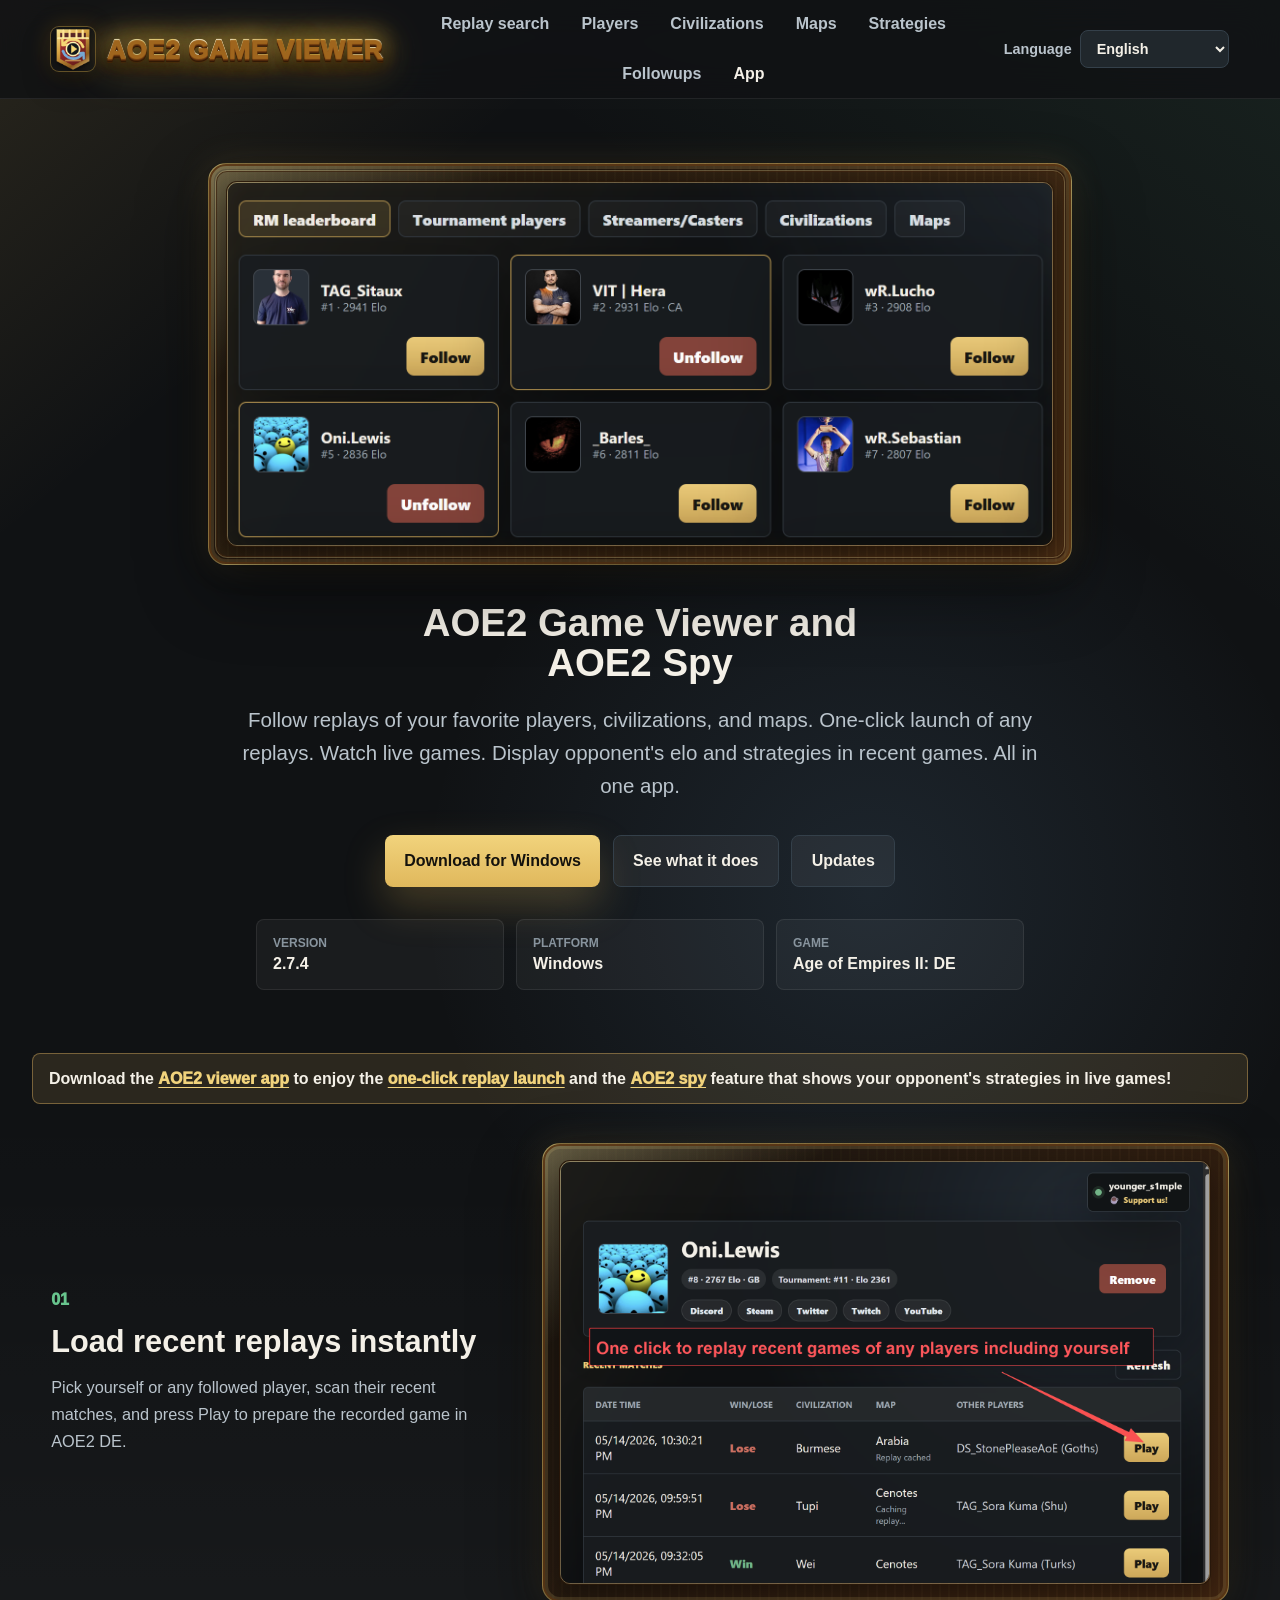
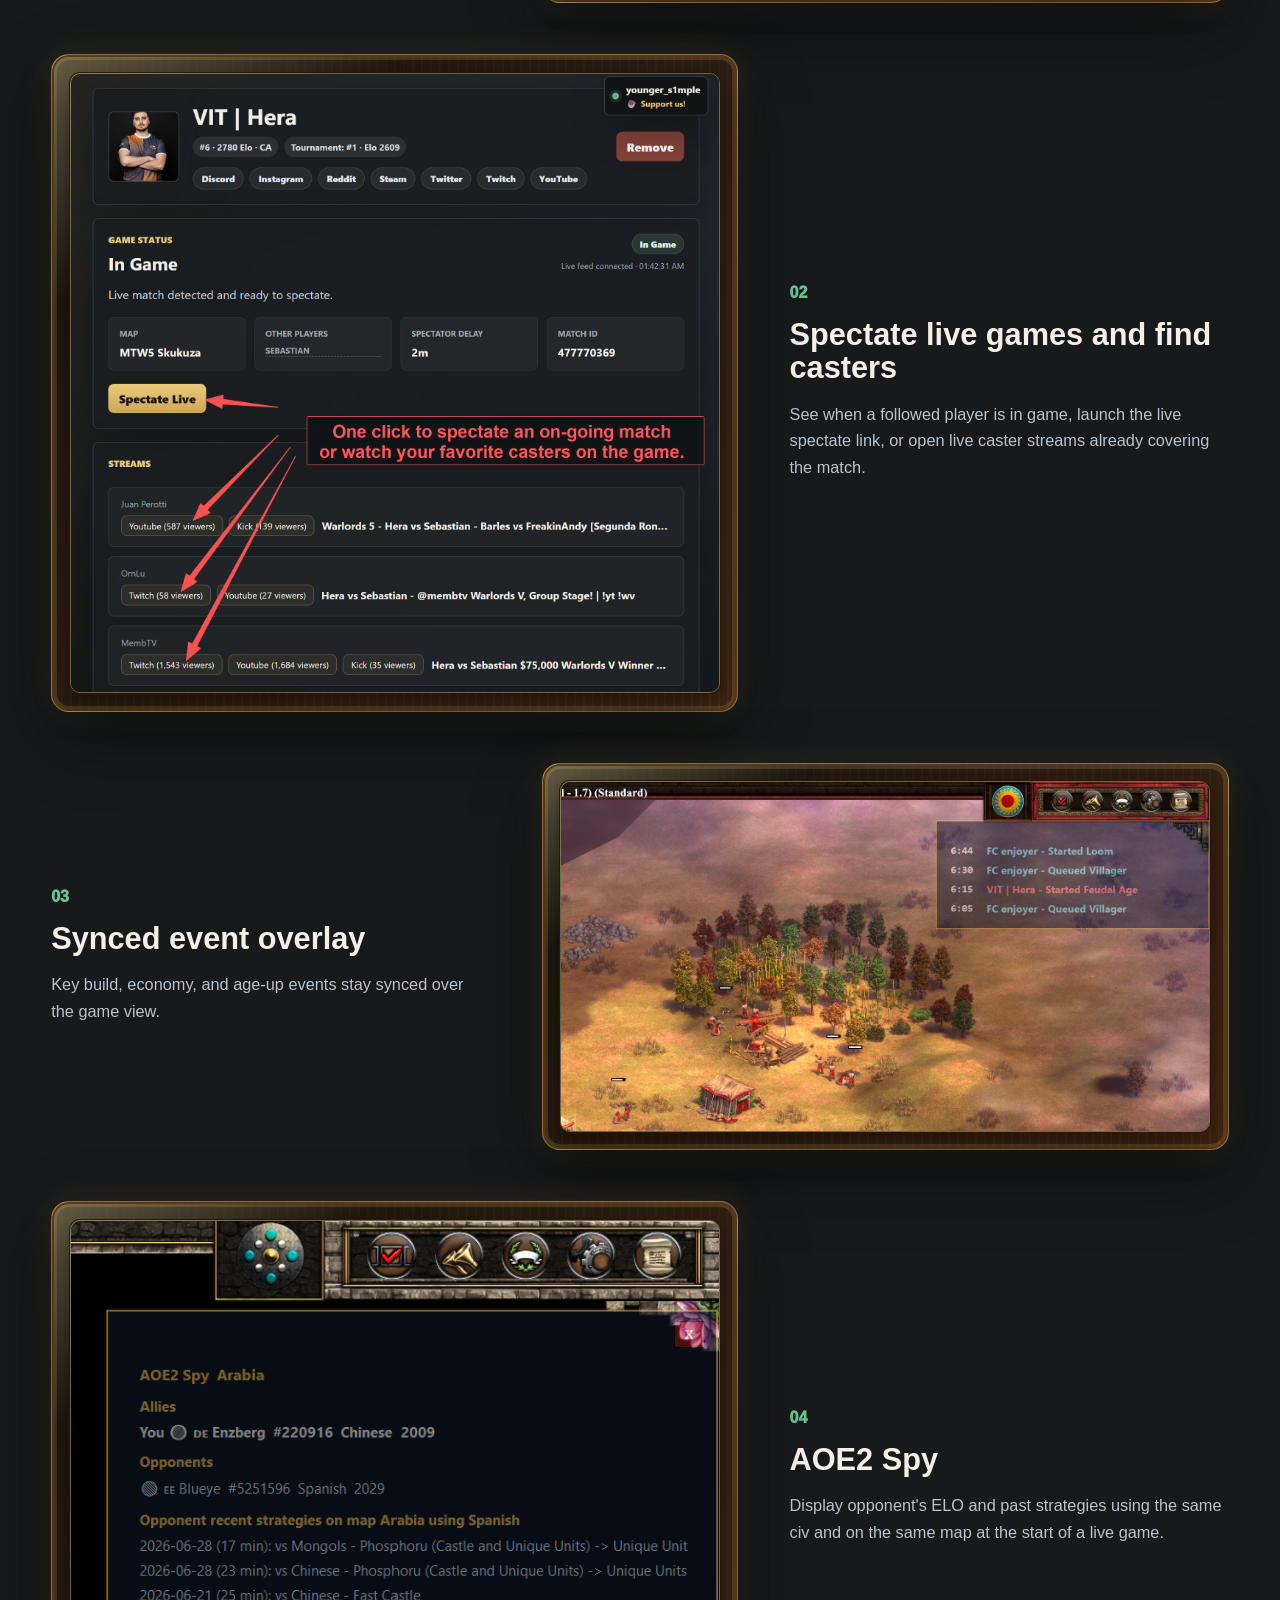
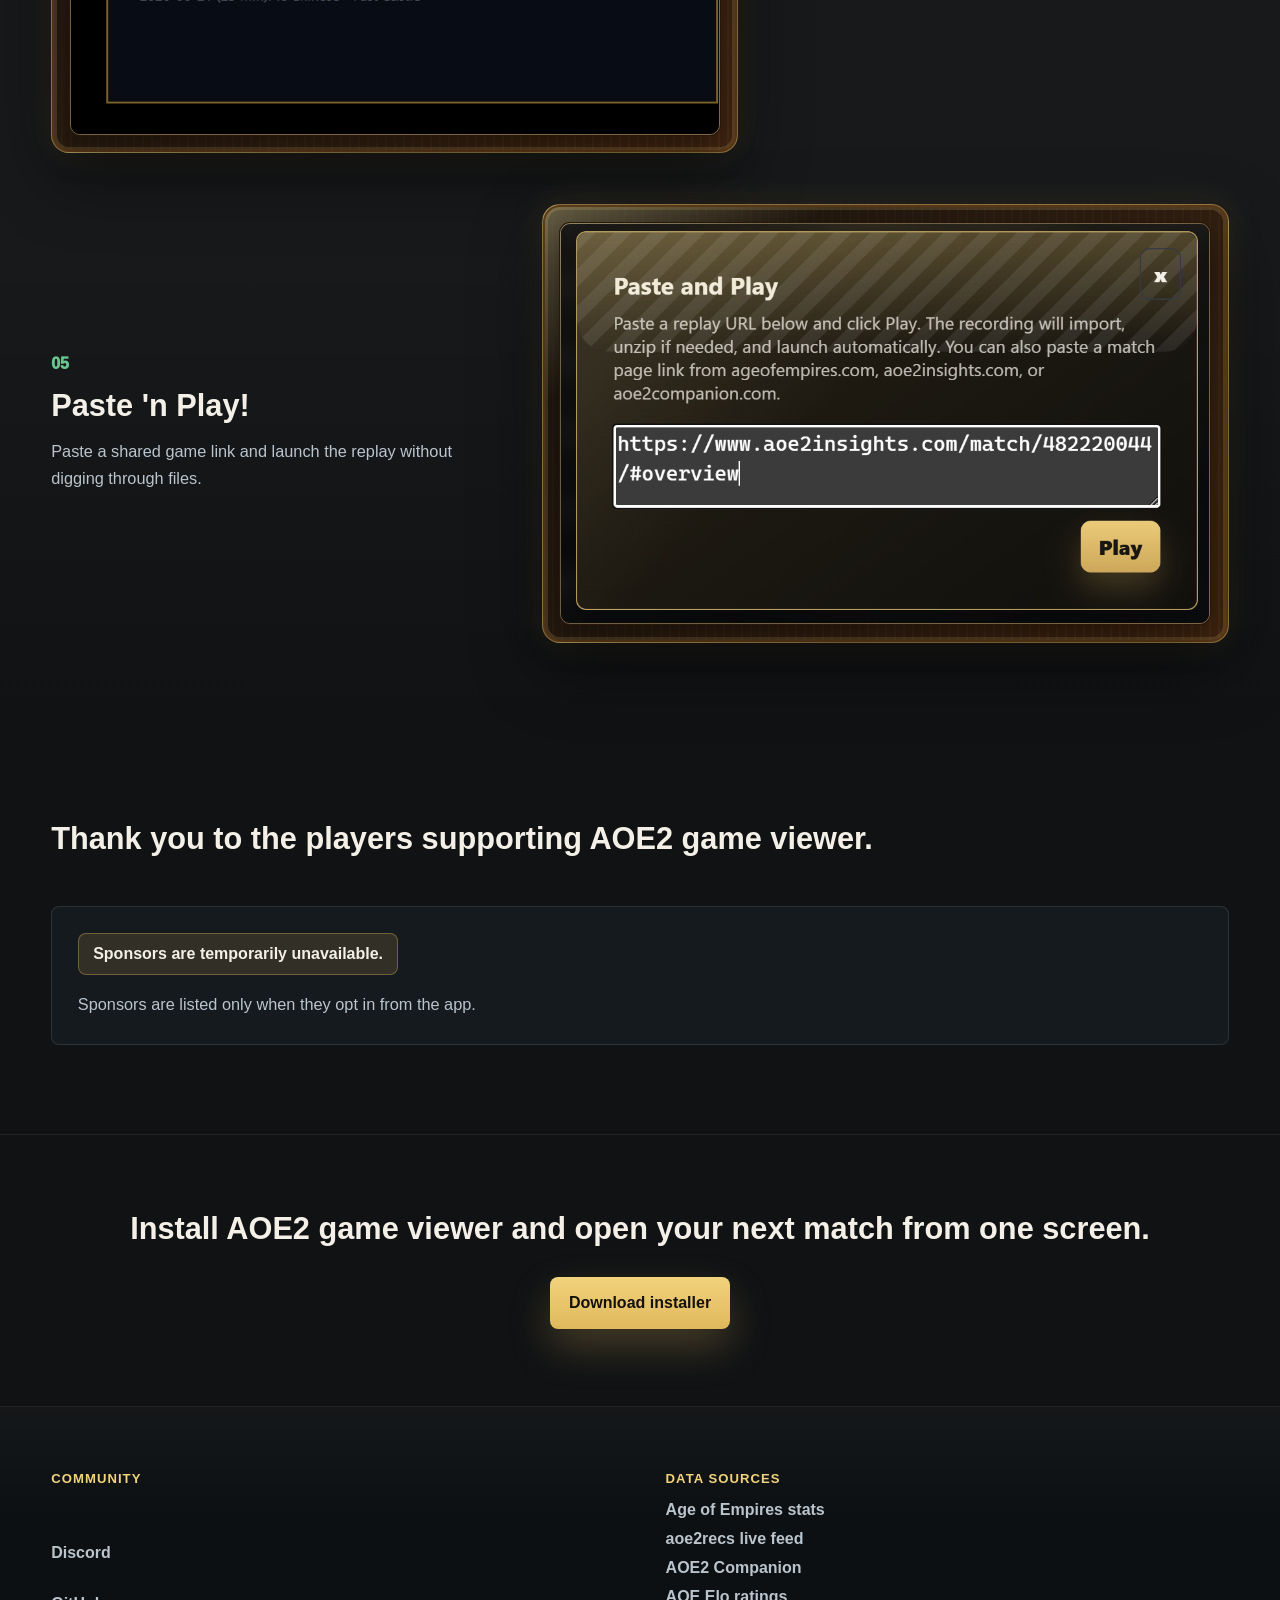
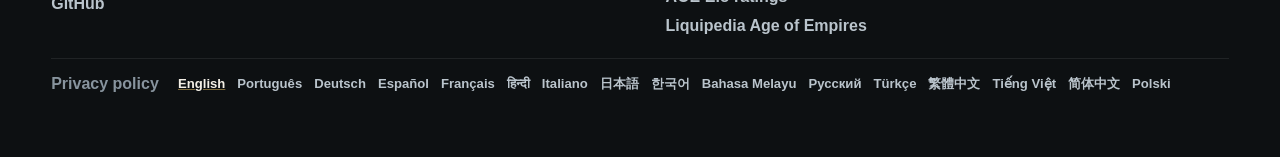
==== app/index.html @ 115ee7be "Deploy website 2026-08-19 17:08:07 UTC" ====
<!doctype html>
<html lang="en">
  <head>
    <!-- Google tag (gtag.js) -->
    <script async src="https://www.googletagmanager.com/gtag/js?id=G-YJL5Q8MERR"></script>
    <script>
      window.dataLayer = window.dataLayer || [];
      function gtag(){dataLayer.push(arguments);}
      gtag('js', new Date());

      gtag('config', 'G-YJL5Q8MERR');
    </script>
    <meta charset="utf-8" />
    <meta name="viewport" content="width=device-width, initial-scale=1" />
    <meta name="theme-color" content="#101214" />
    <meta
      name="description"
      content="Follow replays of your favorite players, civilizations, and maps. One-click launch of any replays. Watch live games. Display opponent's elo and strategies in recent games. All in one app."
    />
    <link rel="canonical" href="https://aoe2viewer.com/app/" />
    <link rel="alternate" hreflang="en" href="https://aoe2viewer.com/app/" />
    <link rel="alternate" hreflang="pt" href="https://aoe2viewer.com/app/?lang=pt" />
    <link rel="alternate" hreflang="de" href="https://aoe2viewer.com/app/?lang=de" />
    <link rel="alternate" hreflang="es" href="https://aoe2viewer.com/app/?lang=es" />
    <link rel="alternate" hreflang="fr" href="https://aoe2viewer.com/app/?lang=fr" />
    <link rel="alternate" hreflang="hi" href="https://aoe2viewer.com/app/?lang=hi" />
    <link rel="alternate" hreflang="it" href="https://aoe2viewer.com/app/?lang=it" />
    <link rel="alternate" hreflang="ja" href="https://aoe2viewer.com/app/?lang=ja" />
    <link rel="alternate" hreflang="ko" href="https://aoe2viewer.com/app/?lang=ko" />
    <link rel="alternate" hreflang="ms" href="https://aoe2viewer.com/app/?lang=ms" />
    <link rel="alternate" hreflang="ru" href="https://aoe2viewer.com/app/?lang=ru" />
    <link rel="alternate" hreflang="tr" href="https://aoe2viewer.com/app/?lang=tr" />
    <link rel="alternate" hreflang="zh-Hant" href="https://aoe2viewer.com/app/?lang=zh-Hant" />
    <link rel="alternate" hreflang="vi" href="https://aoe2viewer.com/app/?lang=vi" />
    <link rel="alternate" hreflang="zh-Hans" href="https://aoe2viewer.com/app/?lang=zh-Hans" />
    <link rel="alternate" hreflang="pl" href="https://aoe2viewer.com/app/?lang=pl" />
    <link rel="alternate" hreflang="x-default" href="https://aoe2viewer.com/app/" />
    <meta property="og:title" content="AOE2 game viewer" />
    <meta
      property="og:description"
      content="Follow replays of your favorite players, civilizations, and maps. One-click launch of any replays. Watch live games. Display opponent's elo and strategies in recent games. All in one app."
    />
    <meta property="og:type" content="website" />
    <meta property="og:url" content="https://aoe2viewer.com" />
    <meta property="og:image" content="https://aoe2viewer.com/images/aoe2_game_viewer_screenshot_2.png" />
    <title>AOE2 game viewer</title>
    <link rel="icon" href="/icons/app-icon.ico" sizes="any" />
    <link rel="icon" href="/icons/app-icon.svg" type="image/svg+xml" />
    <link rel="apple-touch-icon" href="/icons/app-icon-256.png" />
    <link rel="preload" href="/styles.css" as="style" />
    <link rel="stylesheet" href="/styles.css" />
    <script defer src="/app.js"></script>
  </head>
  <body>
    <a class="skip-link" href="#main" data-i18n="skipLink">Skip to content</a>

    <header class="site-header" aria-label="AOE2 game viewer">
      <a class="brand" href="/app/" aria-label="AOE2 game viewer">
        <img class="brand-mark" src="/icons/app-icon-64.png" alt="" aria-hidden="true" />
        <span data-i18n="brand">AOE2 game viewer</span>
      </a>
      <nav class="nav-links" aria-label="Primary navigation">
        <a href="/" data-i18n="nav.replaySearch">Replay search</a>
        <a href="/players/" data-i18n="nav.players">Players</a>
        <a href="/civilizations/" data-i18n="nav.civilizations">Civilizations</a>
        <a href="/maps/" data-i18n="nav.maps">Maps</a>
        <a href="/strategies/" data-i18n="nav.strategies">Strategies</a>
        <a href="/followups/" data-i18n="nav.followups">Followups</a>
        <a href="/app/" data-i18n="nav.app" aria-current="page">App</a>
      </nav>
      <label class="language-control">
        <span data-i18n="language.label">Language</span>
        <select id="languageSelect" aria-label="Language"></select>
      </label>
    </header>

    <main id="main">
      <section class="hero" id="top">
        <div class="hero-media" aria-label="AOE2 game viewer screenshot">
          <img
            id="heroScreenshot"
            src="/images/aoe2_game_viewer_screenshot_0.png"
            alt="AOE2 game viewer live spectating screen"
            data-i18n-attr="alt:hero.imageAlt"
          />
        </div>
        <div class="hero-copy">
          <h1 data-i18n="hero.title">AOE2 Game Viewer and AOE2 Spy</h1>
          <p class="hero-lede" data-i18n="hero.lede">
            Follow replays of your favorite players, civilizations, and maps. One-click launch of any replays. Watch live games. Display opponent's elo and strategies in recent games. All in one app.
          </p>
          <div class="hero-actions" id="download">
            <a
              class="button primary"
              href="https://downloads.aoe2viewer.com/releases/AOE2-game-viewer-x64-Setup.exe"
              data-i18n="hero.download"
            >
              Download for Windows
            </a>
            <a class="button secondary" href="#features" data-i18n="hero.seeFeatures">See what it does</a>
            <a class="button secondary" href="/updates/" data-i18n="hero.updates">Updates</a>
          </div>
          <dl class="release-facts" aria-label="Release details">
            <div>
              <dt data-i18n="facts.versionLabel">Version</dt>
              <dd>2.7.4</dd>
            </div>
            <div>
              <dt data-i18n="facts.platformLabel">Platform</dt>
              <dd data-i18n="facts.platformValue">Windows</dd>
            </div>
            <div>
              <dt data-i18n="facts.gameLabel">Game</dt>
              <dd data-i18n="facts.gameValue">Age of Empires II: DE</dd>
            </div>
          </dl>
        </div>
      </section>

      <aside class="database-notice" data-i18n-html="site.databaseNoticeHtml">Download the <a href="https://aoe2viewer.com/app/">AOE2 viewer app</a> to enjoy the <a href="https://aoe2viewer.com/app/#load-recent-replays-instantly">one-click replay launch</a> and the <a href="https://aoe2viewer.com/app/#aoe2-spy">AOE2 spy</a> feature that shows your opponent's strategies in live games!</aside>

      <section class="feature-band" id="features">        

        <div class="feature-row" id="load-recent-replays-instantly">
          <div class="feature-copy">
            <span class="feature-number">01</span>
            <h3 data-i18n="features.replay.title">Load recent replays instantly</h3>
            <p data-i18n="features.replay.body">
              Replay any player's recent games, including your own, with one click from a clear match history list. No searching, downloading, unzipping, copying, or guessing which recorded-game file to open.
            </p>
          </div>
            <figure class="screenshot-frame">
            <img
              id="replayScreenshot"
              src="/images/localized/en/aoe2_game_viewer_screenshot_1.png"
              alt="Recent matches replay list with one-click play buttons"
              data-i18n-attr="alt:features.replay.alt"
            />
          </figure>
        </div>

        <div class="feature-row reverse">
          <div class="feature-copy">
            <span class="feature-number">02</span>
            <h3 data-i18n="features.live.title">Spectate live games and find casters</h3>
            <p data-i18n="features.live.body">
              See when a followed player is in game, launch the live spectate link, or open live caster streams already covering the match.
            </p>
          </div>
          <figure class="screenshot-frame">
            <img
              id="liveScreenshot"
              src="/images/localized/en/aoe2_game_viewer_screenshot_2.png"
              alt="Live match status and caster streams"
              data-i18n-attr="alt:features.live.alt"
            />
          </figure>
        </div>

        <div class="feature-row">
          <div class="feature-copy">
            <span class="feature-number">03</span>
            <h3 data-i18n="features.overlay.title">Synced event overlay</h3>
            <p data-i18n="features.overlay.body">
              See key build, economy, and age-up events synced over the game view.
            </p>
          </div>
          <figure class="screenshot-frame">
            <img
              id="overlayScreenshot"
              src="/images/aoe2_game_viewer_screenshot_3.png"
              alt="Synced event overlay on an AOE2 match"
              data-i18n-attr="alt:features.overlay.alt"
            />
          </figure>
        </div>

        <div class="feature-row reverse" id="aoe2-spy">
          <div class="feature-copy">
            <span class="feature-number">04</span>
            <h3 data-i18n="features.spy.title">AOE2 Spy</h3>
            <p data-i18n="features.spy.body">
              Display opponent's ELO and past strategies using the same civ and on the same map at the start of a live game.
            </p>
          </div>
          <figure class="screenshot-frame">
            <img
              id="spyScreenshot"
              src="/images/aoe2_game_viewer_screenshot_5.png"
              alt="AOE2 Spy overlay showing opponent ELO and recent strategies"
              data-i18n-attr="alt:features.spy.alt"
            />
          </figure>
        </div>

        <div class="feature-row">
          <div class="feature-copy">
            <span class="feature-number">05</span>
            <h3 data-i18n="features.pastePlay.title">Paste 'n Play!</h3>
            <p data-i18n="features.pastePlay.body">
              Paste a shared game link and launch the replay without digging through files.
            </p>
          </div>
          <figure class="screenshot-frame">
            <img
              id="pastePlayScreenshot"
              src="/images/aoe2_game_viewer_screenshot_4.png"
              alt="Paste 'n Play shared game launcher"
              data-i18n-attr="alt:features.pastePlay.alt"
            />
          </figure>
        </div>

      </section>

      <section class="sponsor-band" id="sponsors">
        <div class="section-heading">
          <h2 data-i18n="sponsors.title">AOE2 game viewer is free with no feature limit, but your support will help me stay motivated to keep working on it. Thank you to the following supporters!</h2>
        </div>
        <div class="sponsor-panel">
          <ul class="sponsor-list" id="sponsorList" aria-live="polite">
            <li data-i18n="sponsors.loading">Loading sponsors...</li>
          </ul>
          <p class="sponsor-note" data-i18n="sponsors.note">
            Sponsors are listed only when they opt in from the app.
          </p>
        </div>
      </section>

      <section class="download-band">
        <div>
          <h2 data-i18n="final.title">Download now!</h2>
        </div>
        <a
          class="button primary"
          href="https://downloads.aoe2viewer.com/releases/AOE2-game-viewer-x64-Setup.exe"
          data-i18n="final.download"
        >
          Download installer
        </a>
      </section>
    </main>

    <footer class="site-footer">
      <div class="footer-grid">
        <section class="footer-block" aria-labelledby="footerCommunityTitle">
          <p class="footer-title" id="footerCommunityTitle" data-i18n="footer.community">Community</p>
          <div class="footer-links">
            <a href="https://discord.gg/YjW9tz4tty" target="_blank" rel="noreferrer" data-i18n="footer.discord">Discord</a>
            <a href="https://github.com/dallascao/aoe2-game-viewer" target="_blank" rel="noreferrer" data-i18n="footer.github">GitHub</a>
          </div>
        </section>

        <section class="footer-block" aria-labelledby="footerSourcesTitle">
          <p class="footer-title" id="footerSourcesTitle" data-i18n="footer.sources">Data sources</p>
          <div class="footer-links">
            <a href="https://www.ageofempires.com/stats/ageii/" target="_blank" rel="noreferrer" data-i18n="footer.ageStats">Age of Empires stats</a>
            <a href="https://aoe2recs.com/" target="_blank" rel="noreferrer" data-i18n="footer.aoe2recs">aoe2recs live feed</a>
            <a href="https://www.aoe2companion.com/" target="_blank" rel="noreferrer" data-i18n="footer.aoe2Companion">AOE2 Companion</a>
            <a href="https://aoe-elo.com/" target="_blank" rel="noreferrer" data-i18n="footer.aoeElo">AOE Elo ratings</a>
            <a href="https://liquipedia.net/ageofempires/Main_Page" target="_blank" rel="noreferrer" data-i18n="footer.liquipedia">Liquipedia Age of Empires</a>
          </div>
        </section>
      </div>
      <div class="footer-meta">
        <a class="footer-legal-link" href="/privacy.html" data-i18n="footer.privacy">Privacy policy</a>
        <nav class="footer-language-links" aria-label="Language" data-language-crawl-links>
          <a href="/app/" hreflang="en" lang="en">English</a>
          <a href="/app/?lang=pt" hreflang="pt" lang="pt">Português</a>
          <a href="/app/?lang=de" hreflang="de" lang="de">Deutsch</a>
          <a href="/app/?lang=es" hreflang="es" lang="es">Español</a>
          <a href="/app/?lang=fr" hreflang="fr" lang="fr">Français</a>
          <a href="/app/?lang=hi" hreflang="hi" lang="hi">हिन्दी</a>
          <a href="/app/?lang=it" hreflang="it" lang="it">Italiano</a>
          <a href="/app/?lang=ja" hreflang="ja" lang="ja">日本語</a>
          <a href="/app/?lang=ko" hreflang="ko" lang="ko">한국어</a>
          <a href="/app/?lang=ms" hreflang="ms" lang="ms">Bahasa Melayu</a>
          <a href="/app/?lang=ru" hreflang="ru" lang="ru">Русский</a>
          <a href="/app/?lang=tr" hreflang="tr" lang="tr">Türkçe</a>
          <a href="/app/?lang=zh-Hant" hreflang="zh-Hant" lang="zh-Hant">繁體中文</a>
          <a href="/app/?lang=vi" hreflang="vi" lang="vi">Tiếng Việt</a>
          <a href="/app/?lang=zh-Hans" hreflang="zh-Hans" lang="zh-Hans">简体中文</a>
          <a href="/app/?lang=pl" hreflang="pl" lang="pl">Polski</a>
        </nav>
      </div>
    </footer>
  </body>
</html>
---- styles.css ----
:root {
  color-scheme: dark;
  --bg: #101214;
  --ink: #f4f0e7;
  --muted: #bac4cc;
  --soft: #88949e;
  --panel: #181d21;
  --panel-2: #20272c;
  --line: #34404a;
  --gold: #e0b85c;
  --gold-2: #f1d37c;
  --bronze: #8f5a24;
  --stone: #2a2520;
  --green: #68c58e;
  --red: #e0655f;
  --blue: #75a8d8;
  --shadow: 0 28px 80px rgba(0, 0, 0, 0.38);
  --radius: 8px;
  font-family: "Aptos Display", "Segoe UI", "Noto Sans", "Noto Sans SC", "Microsoft YaHei", sans-serif;
}

/* Five-minute origin traffic dashboard */
.dashboard-body {
  min-height: 100vh;
  background: var(--bg);
}

.dashboard-header {
  position: sticky;
  top: 0;
  z-index: 5;
  display: flex;
  align-items: center;
  justify-content: space-between;
  gap: 1rem;
  padding: 0.8rem clamp(1rem, 4vw, 3rem);
  background: rgba(16, 18, 20, 0.94);
  border-bottom: 1px solid var(--line);
  backdrop-filter: blur(16px);
}

.dashboard-live {
  display: inline-flex;
  align-items: center;
  gap: 0.5rem;
  color: var(--muted);
  font-size: 0.84rem;
  font-weight: 800;
  white-space: nowrap;
}

.dashboard-live-dot {
  width: 0.55rem;
  height: 0.55rem;
  background: var(--green);
  border-radius: 50%;
  box-shadow: 0 0 0 0.2rem rgba(104, 197, 142, 0.14);
}

.dashboard-main {
  display: grid;
  gap: 1rem;
  width: min(100% - 2rem, 96rem);
  margin: 0 auto;
  padding: 2rem 0 3rem;
}

.dashboard-heading {
  display: flex;
  align-items: end;
  justify-content: space-between;
  gap: 2rem;
}

.dashboard-heading h1 {
  margin: 0.2rem 0 0;
  font-size: 2rem;
  line-height: 1.1;
}

.dashboard-summary {
  display: grid;
  grid-template-columns: repeat(4, minmax(0, 1fr));
  gap: 1px;
  min-width: min(100%, 32rem);
  margin: 0;
  overflow: hidden;
  background: var(--line);
  border: 1px solid var(--line);
  border-radius: var(--radius);
}

.dashboard-summary div {
  min-width: 0;
  padding: 0.72rem 0.85rem;
  background: var(--panel);
}

.dashboard-summary dt {
  color: var(--soft);
  font-size: 0.7rem;
  font-weight: 900;
  text-transform: uppercase;
}

.dashboard-summary dd {
  margin: 0.2rem 0 0;
  color: var(--ink);
  font-size: 1.15rem;
  font-weight: 900;
}

.dashboard-state-row {
  display: flex;
  align-items: center;
  justify-content: space-between;
  gap: 1rem;
  min-height: 1.5rem;
  color: var(--muted);
  font-size: 0.82rem;
}

.dashboard-state-row p {
  margin: 0;
}

.dashboard-state-row time {
  color: var(--soft);
  white-space: nowrap;
}

.dashboard-warning {
  margin: 0;
  padding: 0.75rem 0.9rem;
  color: var(--ink);
  background: rgba(224, 184, 92, 0.12);
  border: 1px solid rgba(224, 184, 92, 0.42);
  border-radius: var(--radius);
  font-size: 0.85rem;
}

.dashboard-summary-table-wrap {
  display: grid;
  gap: 0.65rem;
}

.dashboard-section-heading {
  display: flex;
  align-items: baseline;
  justify-content: space-between;
  gap: 1rem;
}

.dashboard-section-heading h2 {
  margin: 0;
  color: var(--ink);
  font-size: 1.05rem;
}

.dashboard-section-heading span {
  color: var(--soft);
  font-size: 0.78rem;
}

.dashboard-summary-table {
  width: 100%;
  border-collapse: collapse;
}

.dashboard-summary-table th,
.dashboard-summary-table td {
  padding: 0.7rem 0.8rem;
  border-top: 1px solid var(--line);
  text-align: left;
  font-size: 0.82rem;
}

.dashboard-summary-table thead th {
  border-top: 0;
  color: var(--soft);
  background: var(--panel-2);
  font-size: 0.7rem;
  font-weight: 900;
  text-transform: uppercase;
}

.dashboard-summary-table tbody th {
  color: var(--ink);
  font-weight: 800;
}

.dashboard-summary-success,
.dashboard-summary-rate {
  color: var(--green);
  font-weight: 800;
}

.dashboard-summary-failed {
  color: var(--red);
  font-weight: 800;
}

.dashboard-table-wrap {
  width: 100%;
  overflow-x: auto;
  background: var(--panel);
  border: 1px solid var(--line);
  border-radius: var(--radius);
}

.dashboard-table {
  width: 100%;
  min-width: 88rem;
  border-collapse: collapse;
  table-layout: fixed;
}

.dashboard-table th,
.dashboard-table td {
  padding: 0.8rem;
  border-top: 1px solid var(--line);
  text-align: left;
  vertical-align: top;
}

.dashboard-table th {
  border-top: 0;
  color: var(--soft);
  background: var(--panel-2);
  font-size: 0.7rem;
  font-weight: 900;
  text-transform: uppercase;
}

.dashboard-table th:nth-child(1) { width: 10rem; }
.dashboard-table th:nth-child(2) { width: 9rem; }
.dashboard-table th:nth-child(3) { width: 11rem; }
.dashboard-table th:nth-child(4) { width: 14rem; }
.dashboard-table th:nth-child(5) { width: 22rem; }
.dashboard-table th:nth-child(6) { width: 16rem; }
.dashboard-table th:nth-child(7) { width: 6rem; }

.dashboard-table tbody tr:hover {
  background: rgba(255, 255, 255, 0.025);
}

.dashboard-datetime,
.dashboard-referral,
.dashboard-ip,
.dashboard-path,
.dashboard-headers dd {
  overflow-wrap: anywhere;
  word-break: break-word;
}

.dashboard-datetime,
.dashboard-ip {
  font-size: 0.82rem;
}

.dashboard-ip,
.dashboard-method,
.dashboard-path {
  color: var(--ink);
  font-family: "Cascadia Mono", "SFMono-Regular", Consolas, monospace;
}

.dashboard-referral {
  color: var(--muted);
  font-size: 0.82rem;
}

.dashboard-type {
  display: inline-block;
  padding: 0.28rem 0.45rem;
  border: 1px solid transparent;
  border-radius: 5px;
  font-size: 0.76rem;
  font-weight: 900;
}

.dashboard-type-human {
  color: var(--green);
  background: rgba(104, 197, 142, 0.1);
  border-color: rgba(104, 197, 142, 0.3);
}

.dashboard-type-bot {
  color: var(--gold-2);
  background: rgba(224, 184, 92, 0.1);
  border-color: rgba(224, 184, 92, 0.3);
}

.dashboard-score,
.dashboard-source {
  display: block;
  margin-top: 0.35rem;
  color: var(--soft);
  font-size: 0.7rem;
}

.dashboard-headers {
  display: grid;
  gap: 0.4rem;
  margin: 0;
}

.dashboard-headers div {
  display: grid;
  grid-template-columns: 5.2rem minmax(0, 1fr);
  gap: 0.5rem;
}

.dashboard-headers dt {
  color: var(--soft);
  font-size: 0.7rem;
  font-weight: 800;
}

.dashboard-headers dd {
  margin: 0;
  color: var(--muted);
  font-size: 0.72rem;
}

.dashboard-activities summary {
  color: var(--blue);
  font-size: 0.8rem;
  font-weight: 900;
  cursor: pointer;
}

.dashboard-activities ol {
  display: grid;
  gap: 0.55rem;
  max-height: 20rem;
  margin: 0.65rem 0 0;
  padding: 0 0 0 1.2rem;
  overflow-y: auto;
}

.dashboard-activities li {
  display: grid;
  grid-template-columns: 1fr auto;
  gap: 0.2rem 0.45rem;
  color: var(--muted);
  font-size: 0.72rem;
}

.dashboard-activities time {
  grid-column: 1 / -1;
  color: var(--soft);
}

.dashboard-method {
  color: var(--blue);
  font-size: 0.7rem;
}

.dashboard-path {
  grid-column: 1 / -1;
  font-size: 0.72rem;
}

.dashboard-http-status {
  align-self: start;
  padding: 0.08rem 0.3rem;
  color: var(--ink);
  background: var(--panel-2);
  border-radius: 4px;
  font-size: 0.68rem;
  font-weight: 900;
}

.dashboard-http-status.status-2,
.dashboard-http-status.status-3 { color: var(--green); }
.dashboard-http-status.status-4,
.dashboard-http-status.status-5 { color: var(--red); }

.dashboard-copy-button {
  min-width: 4.5rem;
  padding: 0.42rem 0.55rem;
  color: var(--ink);
  background: var(--panel-2);
  border: 1px solid var(--line);
  border-radius: 6px;
  font: inherit;
  font-size: 0.74rem;
  font-weight: 900;
  cursor: pointer;
}

.dashboard-copy-button:hover,
.dashboard-copy-button:focus-visible {
  color: var(--gold-2);
  border-color: rgba(224, 184, 92, 0.55);
}

.dashboard-copy-button:focus-visible {
  outline: 2px solid rgba(224, 184, 92, 0.5);
  outline-offset: 2px;
}

.dashboard-copy-button:disabled {
  cursor: default;
  opacity: 0.85;
}

.dashboard-copy-button.is-copied {
  color: var(--green);
  border-color: rgba(104, 197, 142, 0.45);
}

.dashboard-copy-button.is-error {
  color: var(--red);
  border-color: rgba(224, 101, 95, 0.45);
}

.dashboard-empty-row td {
  padding: 3rem 1rem;
  color: var(--muted);
  text-align: center;
}

@media (max-width: 760px) {
  .dashboard-header {
    align-items: flex-start;
    padding: 0.7rem 1rem;
  }

  .dashboard-header .brand span {
    max-width: 9rem;
  }

  .dashboard-live {
    padding-top: 0.25rem;
    font-size: 0.72rem;
  }

  .dashboard-main {
    width: min(100% - 1rem, 96rem);
    padding-top: 1.25rem;
  }

  .dashboard-heading {
    align-items: stretch;
    flex-direction: column;
    gap: 1rem;
  }

  .dashboard-heading h1 {
    font-size: 1.65rem;
  }

  .dashboard-summary {
    min-width: 0;
  }

  .dashboard-summary div {
    padding: 0.6rem;
  }

  .dashboard-summary dt {
    font-size: 0.62rem;
  }

  .dashboard-state-row {
    align-items: flex-start;
    flex-direction: column;
    gap: 0.25rem;
  }

  .dashboard-table-wrap {
    overflow: visible;
    background: transparent;
    border: 0;
  }

  .dashboard-table,
  .dashboard-table tbody {
    display: block;
    min-width: 0;
  }

  .dashboard-table thead {
    position: absolute;
    width: 1px;
    height: 1px;
    margin: -1px;
    padding: 0;
    overflow: hidden;
    clip: rect(0 0 0 0);
  }

  .dashboard-table tr {
    display: grid;
    margin-bottom: 0.75rem;
    overflow: hidden;
    background: var(--panel);
    border: 1px solid var(--line);
    border-radius: var(--radius);
  }

  .dashboard-table td {
    display: grid;
    grid-template-columns: 5.5rem minmax(0, 1fr);
    gap: 0.65rem;
    padding: 0.7rem;
  }

  .dashboard-table td::before {
    content: attr(data-label);
    color: var(--soft);
    font-size: 0.68rem;
    font-weight: 900;
    text-transform: uppercase;
  }

  .dashboard-table td:first-child {
    border-top: 0;
  }

  .dashboard-table td > * {
    min-width: 0;
  }

  .dashboard-copy-button {
    justify-self: start;
  }

  .dashboard-empty-row td {
    display: block;
  }

  .dashboard-empty-row td::before {
    content: none;
  }
}

* {
  box-sizing: border-box;
}

html {
  scroll-behavior: smooth;
}

body {
  margin: 0;
  min-width: 320px;
  color: var(--ink);
  background:
    linear-gradient(140deg, rgba(224, 184, 92, 0.12), transparent 26rem),
    linear-gradient(215deg, rgba(104, 197, 142, 0.09), transparent 32rem),
    radial-gradient(circle at 68% 18%, rgba(117, 168, 216, 0.13), transparent 28rem),
    var(--bg);
}

a {
  color: inherit;
}

img {
  display: block;
  max-width: 100%;
}

.skip-link {
  position: absolute;
  left: 1rem;
  top: 1rem;
  z-index: 10;
  transform: translateY(-150%);
  padding: 0.75rem 1rem;
  color: #101214;
  background: var(--gold-2);
  border-radius: var(--radius);
}

.skip-link:focus {
  transform: translateY(0);
}

.site-header {
  position: sticky;
  top: 0;
  z-index: 5;
  display: grid;
  grid-template-columns: auto 1fr auto;
  align-items: center;
  gap: 1rem;
  padding: 0.95rem clamp(1rem, 4vw, 4rem);
  background: rgba(16, 18, 20, 0.82);
  border-bottom: 1px solid rgba(255, 255, 255, 0.08);
  backdrop-filter: blur(18px);
}

.brand {
  display: inline-flex;
  align-items: center;
  gap: 0.78rem;
  min-width: 0;
  font-weight: 800;
  text-decoration: none;
  perspective: 900px;
}

.brand-mark {
  width: clamp(2.5rem, 3.4vw, 3.05rem);
  aspect-ratio: 1;
  border-radius: 8px;
  box-shadow:
    0 0 0 1px rgba(246, 201, 91, 0.32),
    0 12px 28px rgba(0, 0, 0, 0.35),
    0 0 24px rgba(220, 148, 35, 0.22);
}

.brand span {
  position: relative;
  display: inline-block;
  min-width: 0;
  font-size: clamp(1.28rem, 2vw, 1.78rem);
  font-weight: 950;
  line-height: 0.95;
  letter-spacing: 0.035em;
  text-transform: uppercase;
  color: transparent;
  background:
    radial-gradient(circle at 22% 16%, #ffffff 0 8%, transparent 9%),
    linear-gradient(116deg, #fffdf0 0%, #fff1a6 16%, #f7c94e 31%, #fff8cf 48%, #d9901f 63%, #ffd769 80%, #fffefa 100%);
  background-size: 160% 160%, 100% 100%;
  -webkit-background-clip: text;
  background-clip: text;
  filter:
    drop-shadow(0 1px 0 rgba(61, 31, 7, 0.95))
    drop-shadow(0 6px 10px rgba(0, 0, 0, 0.4))
    drop-shadow(0 0 14px rgba(255, 220, 91, 0.28));
  text-shadow:
    0 1px 0 #9f651d,
    0 2px 0 #774212,
    0 3px 0 #52290b,
    0 4px 0 #2f1705,
    0 10px 18px rgba(0, 0, 0, 0.58),
    0 0 24px rgba(255, 222, 92, 0.38),
    0 0 42px rgba(255, 186, 40, 0.24);
  transform: rotateX(8deg) translateZ(0);
  overflow-wrap: anywhere;
}

.brand span::after {
  content: "";
  position: absolute;
  inset: -0.18em -0.12em -0.24em;
  z-index: -1;
  border-radius: 0.35rem;
  background:
    radial-gradient(ellipse at center, rgba(255, 222, 99, 0.28), transparent 68%),
    linear-gradient(180deg, rgba(255, 241, 155, 0.22), rgba(66, 33, 9, 0.06));
  filter: blur(12px);
  opacity: 0.9;
}

.brand:hover span {
  background-position: 48% 52%, 0 0;
  filter:
    drop-shadow(0 1px 0 rgba(61, 31, 7, 0.95))
    drop-shadow(0 7px 12px rgba(0, 0, 0, 0.45))
    drop-shadow(0 0 20px rgba(255, 225, 91, 0.42));
}

.nav-links {
  display: flex;
  justify-content: center;
  flex-wrap: wrap;
  gap: clamp(0.75rem, 3vw, 2rem);
  color: var(--muted);
  font-weight: 700;
}

.nav-links a {
  text-decoration: none;
}

.nav-links a[aria-current="page"] {
  color: var(--ink);
}

.nav-links a:hover {
  color: var(--ink);
}

.database-notice {
  width: calc(100% - 2rem);
  max-width: 76rem;
  margin: clamp(1rem, 2.5vw, 1.5rem) auto 0;
  padding: 0.82rem 1rem;
  color: var(--ink);
  background: rgba(214, 172, 94, 0.14);
  border: 1px solid rgba(214, 172, 94, 0.45);
  border-radius: var(--radius);
  font-weight: 800;
  line-height: 1.45;
}

.database-notice p {
  margin: 0;
}

.database-notice p + p {
  margin-top: 0.35rem;
}

.database-notice a {
  color: var(--gold-2);
  font-weight: 950;
  text-decoration: underline;
  text-underline-offset: 0.18em;
}

.language-control {
  display: inline-flex;
  align-items: center;
  gap: 0.55rem;
  color: var(--muted);
  font-size: 0.9rem;
  font-weight: 700;
}

.language-control select {
  max-width: 12rem;
  color: var(--ink);
  background: var(--panel-2);
  border: 1px solid var(--line);
  border-radius: var(--radius);
  padding: 0.55rem 0.7rem;
  font: inherit;
}

main {
  overflow: hidden;
}

.hero,
.feature-band,
.sponsor-band,
.download-band,
.site-footer {
  padding-inline: clamp(1rem, 4vw, 4rem);
}

.hero {
  display: grid;
  grid-template-columns: minmax(0, 1fr);
  justify-items: center;
  gap: clamp(1.6rem, 3vw, 2.6rem);
  align-items: center;
  padding-block: clamp(2.5rem, 5vw, 4.5rem) clamp(1.5rem, 3vw, 2.75rem);
}

.hero-copy {
  display: grid;
  justify-items: center;
  max-width: 58rem;
  text-align: center;
}

.eyebrow {
  margin: 0 0 0.9rem;
  color: var(--gold-2);
  font-size: 0.82rem;
  font-weight: 900;
  letter-spacing: 0.08em;
  text-transform: uppercase;
}

h1,
h2,
h3,
p {
  overflow-wrap: anywhere;
}

h1 {
  margin: 0;
  max-width: 24ch;
  font-size: clamp(1.55rem, 3vw, 3rem);
  line-height: 1.05;
}

h2 {
  margin: 0;
  font-size: clamp(2rem, 4vw, 4rem);
  line-height: 1;
}

h3 {
  margin: 0;
  font-size: clamp(1.35rem, 2.4vw, 2.4rem);
  line-height: 1.08;
}

.hero-lede {
  max-width: 52rem;
  margin: 1.3rem 0 0;
  color: var(--muted);
  font-size: clamp(1.05rem, 1.6vw, 1.35rem);
  line-height: 1.6;
}

.hero-actions,
.download-band {
  display: flex;
  flex-wrap: wrap;
  gap: 0.8rem;
  align-items: center;
}

.hero-actions {
  justify-content: center;
  margin-top: 2rem;
}

.button {
  display: inline-flex;
  align-items: center;
  justify-content: center;
  min-height: 3.25rem;
  padding: 0.95rem 1.2rem;
  border-radius: var(--radius);
  font-weight: 900;
  text-decoration: none;
  transition:
    transform 180ms ease,
    border-color 180ms ease,
    background 180ms ease;
}

.button:hover {
  transform: translateY(-2px);
}

.button.primary {
  color: #14120d;
  background: linear-gradient(180deg, var(--gold-2), var(--gold));
  box-shadow: 0 18px 40px rgba(224, 184, 92, 0.25);
}

.button.secondary {
  color: var(--ink);
  border: 1px solid var(--line);
  background: rgba(255, 255, 255, 0.055);
}

.button.instant-play-button {
  position: relative;
  isolation: isolate;
  min-width: min(100%, 15rem);
  padding-inline: 1.8rem;
  color: #14120d;
  background:
    linear-gradient(180deg, rgba(255, 247, 191, 0.92), rgba(224, 184, 92, 0.98)),
    repeating-linear-gradient(135deg, rgba(82, 43, 14, 0.18) 0 2px, transparent 2px 8px);
  border: 1px solid rgba(255, 238, 165, 0.8);
  box-shadow:
    0 22px 54px rgba(224, 184, 92, 0.34),
    inset 0 0 0 1px rgba(255, 255, 255, 0.35),
    inset 0 -10px 20px rgba(130, 80, 21, 0.18);
}

.button.instant-play-button::after {
  content: "";
  position: absolute;
  inset: 0.32rem;
  z-index: -1;
  border-radius: calc(var(--radius) - 4px);
  border: 1px solid rgba(82, 43, 14, 0.22);
}

.button.plain-download-button {
  color: var(--soft);
  background: transparent;
  box-shadow: none;
}

.release-facts {
  display: grid;
  grid-template-columns: repeat(3, minmax(0, 1fr));
  gap: 0.75rem;
  width: min(100%, 48rem);
  margin: 2rem 0 0;
  text-align: left;
}

.release-facts div {
  min-width: 0;
  padding: 1rem;
  background: rgba(255, 255, 255, 0.045);
  border: 1px solid rgba(255, 255, 255, 0.08);
  border-radius: var(--radius);
}

.release-facts dt {
  color: var(--soft);
  font-size: 0.75rem;
  font-weight: 900;
  text-transform: uppercase;
}

.release-facts dd {
  margin: 0.35rem 0 0;
  font-weight: 900;
}

.hero-media {
  position: relative;
  width: min(100%, 54rem);
}

.hero-media,
.screenshot-frame {
  padding: clamp(0.7rem, 1.4vw, 1.1rem);
  background:
    linear-gradient(145deg, rgba(255, 239, 171, 0.34), transparent 22%),
    linear-gradient(315deg, rgba(82, 43, 14, 0.72), rgba(24, 20, 15, 0.92)),
    repeating-linear-gradient(90deg, rgba(255, 231, 143, 0.12) 0 2px, transparent 2px 9px);
  border: 1px solid rgba(255, 226, 127, 0.42);
  border-radius: calc(var(--radius) + 10px);
  box-shadow:
    inset 0 0 0 2px rgba(91, 55, 22, 0.9),
    inset 0 0 0 5px rgba(241, 211, 124, 0.16),
    0 24px 70px rgba(0, 0, 0, 0.45),
    0 0 34px rgba(224, 184, 92, 0.14);
}

.hero-media::before {
  content: "";
  position: absolute;
  inset: 0.38rem;
  z-index: 1;
  pointer-events: none;
  border-radius: calc(var(--radius) + 4px);
  border: 1px solid rgba(255, 238, 165, 0.28);
  box-shadow:
    inset 0 0 0 1px rgba(62, 35, 14, 0.72),
    inset 0 0 32px rgba(255, 205, 91, 0.08);
}

.hero-media::after,
.screenshot-frame::before {
  content: "";
  position: absolute;
  inset: auto 1.2rem 0.45rem 1.2rem;
  height: 0.55rem;
  pointer-events: none;
  border-radius: 999px;
  aspect-ratio: 1;
  background: radial-gradient(ellipse at center, rgba(0, 0, 0, 0.42), transparent 72%);
  filter: blur(5px);
}

.hero-media img,
.screenshot-frame img {
  position: relative;
  z-index: 0;
  width: 100%;
  border: 1px solid rgba(255, 237, 177, 0.32);
  border-radius: calc(var(--radius) + 2px);
  box-shadow:
    0 0 0 1px rgba(40, 23, 10, 0.96),
    0 12px 34px rgba(0, 0, 0, 0.45);
}

.feature-band {
  padding-block: clamp(1.25rem, 3vw, 2.75rem) clamp(3.5rem, 7vw, 6rem);
  background:
    linear-gradient(180deg, transparent, rgba(255, 255, 255, 0.03) 18%, rgba(255, 255, 255, 0.03) 82%, transparent);
}

.section-heading {
  max-width: 58rem;
  margin-bottom: clamp(2rem, 4vw, 4rem);
}

.feature-row {
  display: grid;
  grid-template-columns: minmax(16rem, 0.78fr) minmax(20rem, 1.22fr);
  gap: clamp(1.5rem, 4vw, 4rem);
  scroll-margin-top: 6rem;
  align-items: center;
  margin-top: clamp(1.5rem, 4vw, 3.5rem);
}

.feature-band > .feature-row:first-child {
  margin-top: 0;
}

.feature-row.reverse {
  grid-template-columns: minmax(20rem, 1.22fr) minmax(16rem, 0.78fr);
}

.feature-row.reverse .feature-copy {
  order: 2;
}

.feature-copy {
  display: grid;
  gap: 1rem;
}

.feature-copy p,
.sponsor-note {
  margin: 0;
  color: var(--muted);
  font-size: 1.02rem;
  line-height: 1.65;
}

.feature-number {
  color: var(--green);
  font-weight: 950;
}

.screenshot-frame {
  position: relative;
  margin: 0;
}

.sponsor-panel {
  border: 1px solid rgba(255, 255, 255, 0.1);
  border-radius: var(--radius);
  background: rgba(24, 29, 33, 0.82);
}

.sponsor-band {
  padding-block: clamp(4rem, 7vw, 7rem);
}

.sponsor-band h2,
.download-band h2 {
  font-size: clamp(1.35rem, 2.4vw, 2.4rem);
  line-height: 1.08;
}

.sponsor-panel {
  padding: clamp(1rem, 2vw, 1.6rem);
}

.sponsor-list {
  display: flex;
  flex-wrap: wrap;
  gap: 0.75rem;
  margin: 0;
  padding: 0;
  list-style: none;
}

.sponsor-list li {
  padding: 0.7rem 0.9rem;
  color: var(--ink);
  background: rgba(224, 184, 92, 0.14);
  border: 1px solid rgba(224, 184, 92, 0.36);
  border-radius: var(--radius);
  font-weight: 900;
}

.sponsor-note {
  margin-top: 1rem;
}

.download-band {
  display: grid;
  justify-items: center;
  justify-content: center;
  text-align: center;
  gap: 2rem;
  padding-block: clamp(3rem, 6vw, 5rem);
  border-top: 1px solid rgba(255, 255, 255, 0.08);
}

.download-band h2 {
  max-width: none;
}

.site-footer {
  padding-block: clamp(2.25rem, 5vw, 4rem);
  border-top: 1px solid rgba(255, 255, 255, 0.08);
  background:
    linear-gradient(180deg, rgba(255, 255, 255, 0.03), transparent 32%),
    rgba(13, 16, 18, 0.96);
}

.footer-grid {
  display: grid;
  grid-template-columns: repeat(2, minmax(0, 1fr));
  gap: clamp(1.5rem, 4vw, 4rem);
}

.footer-block {
  display: grid;
  gap: 0.9rem;
  min-width: 0;
}

.footer-title {
  margin: 0;
  color: var(--gold-2);
  font-size: 0.82rem;
  font-weight: 900;
  letter-spacing: 0.08em;
  text-transform: uppercase;
}

.footer-links {
  display: grid;
  gap: 0.7rem;
}

.footer-links a {
  color: var(--muted);
  font-weight: 700;
  text-decoration: none;
}

.footer-links a:hover {
  color: var(--ink);
  text-decoration: underline;
  text-decoration-color: rgba(224, 184, 92, 0.52);
}

.footer-meta {
  display: flex;
  flex-wrap: wrap;
  gap: 0.8rem 1.2rem;
  align-items: center;
  margin-top: 1.4rem;
  padding-top: 1rem;
  border-top: 1px solid rgba(255, 255, 255, 0.08);
}

.footer-legal-link {
  color: var(--soft);
  font-weight: 700;
  text-decoration: none;
}

.footer-legal-link:hover {
  color: var(--ink);
  text-decoration: underline;
  text-decoration-color: rgba(224, 184, 92, 0.52);
}

.footer-language-links {
  display: flex;
  flex-wrap: wrap;
  gap: 0.45rem 0.75rem;
  align-items: center;
}

.footer-language-links a {
  color: var(--muted);
  font-size: 0.82rem;
  font-weight: 700;
  text-decoration: none;
}

.footer-language-links a:hover,
.footer-language-links a[aria-current="true"] {
  color: var(--ink);
  text-decoration: underline;
  text-decoration-color: rgba(224, 184, 92, 0.52);
}

.legal-main {
  padding-inline: clamp(1rem, 4vw, 4rem);
  padding-block: clamp(2.5rem, 5vw, 4.5rem);
}

.legal-shell {
  max-width: 62rem;
  margin: 0 auto;
}

.legal-card {
  padding: clamp(1.25rem, 3vw, 2.2rem);
  background:
    linear-gradient(180deg, rgba(255, 255, 255, 0.04), transparent 20%),
    rgba(24, 29, 33, 0.84);
  border: 1px solid rgba(255, 255, 255, 0.08);
  border-radius: calc(var(--radius) + 6px);
  box-shadow: var(--shadow);
}

.legal-updated,
.legal-intro,
.policy-copy p,
.policy-copy li {
  color: var(--muted);
  line-height: 1.72;
}

.legal-updated {
  margin: 1rem 0 0;
  font-size: 0.95rem;
}

.legal-intro {
  margin: 1rem 0 0;
  font-size: 1.02rem;
}

.policy-copy {
  margin-top: 2rem;
}

.policy-copy section + section {
  margin-top: 1.8rem;
}

.policy-copy h2 {
  margin: 0 0 0.7rem;
  font-size: clamp(1.15rem, 2vw, 1.75rem);
  line-height: 1.15;
}

.policy-copy p {
  margin: 0;
}

.policy-copy p + p,
.policy-copy ul {
  margin-top: 0.9rem;
}

.policy-copy ul {
  padding-left: 1.25rem;
}

.policy-copy code {
  color: var(--ink);
  background: rgba(255, 255, 255, 0.06);
  padding: 0.08rem 0.32rem;
  border-radius: 0.35rem;
}

.legal-actions {
  display: flex;
  flex-wrap: wrap;
  gap: 0.8rem;
  margin-top: 2rem;
}

.updates-main {
  padding-inline: clamp(1rem, 4vw, 4rem);
  padding-block: clamp(2.5rem, 5vw, 4.5rem);
}

.updates-shell {
  max-width: 82rem;
  margin: 0 auto;
}

.updates-header {
  max-width: 44rem;
  margin-bottom: clamp(1.5rem, 3vw, 2.4rem);
}

.updates-header h1 {
  max-width: none;
}

.updates-header p:last-child {
  margin: 1rem 0 0;
  color: var(--muted);
  font-size: 1.02rem;
  line-height: 1.68;
}

.updates-layout {
  display: grid;
  grid-template-columns: minmax(14rem, 18rem) minmax(0, 1fr);
  gap: clamp(1.25rem, 3vw, 2.5rem);
  align-items: start;
}

.updates-toc {
  position: sticky;
  top: calc(4.5rem + 1.5rem);
}

.updates-toc-card,
.update-card {
  padding: clamp(1.15rem, 3vw, 2rem);
  background:
    linear-gradient(180deg, rgba(255, 255, 255, 0.04), transparent 20%),
    rgba(24, 29, 33, 0.84);
  border: 1px solid rgba(255, 255, 255, 0.08);
  border-radius: calc(var(--radius) + 6px);
  box-shadow: var(--shadow);
}

.updates-toc-title,
.update-version {
  margin: 0;
  color: var(--gold-2);
  font-size: 0.82rem;
  font-weight: 900;
  letter-spacing: 0.08em;
  text-transform: uppercase;
}

.updates-toc-nav {
  display: grid;
  gap: 0.65rem;
  margin-top: 1rem;
}

.updates-toc-nav a {
  display: grid;
  gap: 0.22rem;
  padding: 0.8rem 0.9rem;
  color: var(--muted);
  text-decoration: none;
  background: rgba(255, 255, 255, 0.035);
  border: 1px solid rgba(255, 255, 255, 0.08);
  border-radius: var(--radius);
}

.updates-toc-nav a:hover {
  color: var(--ink);
  border-color: rgba(224, 184, 92, 0.34);
}

.updates-toc-label {
  color: var(--ink);
  font-weight: 900;
}

.updates-toc-meta {
  color: var(--soft);
  font-size: 0.92rem;
}

.updates-content {
  min-width: 0;
}

.update-card h2 {
  margin-top: 0.7rem;
  font-size: clamp(1.7rem, 3vw, 2.5rem);
  line-height: 1.08;
}

.update-date,
.update-summary,
.update-body p {
  color: var(--muted);
  line-height: 1.72;
}

.update-date {
  margin: 0.8rem 0 0;
  font-size: 0.95rem;
}

.update-summary {
  margin: 1rem 0 0;
  font-size: 1.02rem;
}

.update-body {
  display: grid;
  gap: 1rem;
  margin-top: 2rem;
}

.update-body section {
  padding: 1rem 1.1rem;
  background: rgba(255, 255, 255, 0.03);
  border: 1px solid rgba(255, 255, 255, 0.08);
  border-radius: var(--radius);
}

.update-body h3 {
  margin: 0;
  font-size: clamp(1.08rem, 2vw, 1.45rem);
  line-height: 1.18;
}

.update-body p {
  margin: 0.65rem 0 0;
}

.update-actions {
  display: flex;
  flex-wrap: wrap;
  gap: 0.8rem;
  margin-top: 2rem;
}

.shared-game-main {
  padding-inline: clamp(1rem, 4vw, 4rem);
  padding-block: clamp(2.5rem, 5vw, 4.5rem);
}

.shared-game-shell {
  display: grid;
  gap: clamp(1.4rem, 3vw, 2.4rem);
  max-width: 82rem;
  margin: 0 auto;
}

.shared-game-hero {
  display: grid;
  justify-items: center;
  text-align: center;
}

.shared-game-hero h1,
.shared-game-shell > h1 {
  max-width: 24ch;
}

.shared-game-lede {
  max-width: 42rem;
  margin: 1rem 0 0;
  color: var(--muted);
  font-size: 1.04rem;
  line-height: 1.65;
}

.shared-game-instructions {
  display: grid;
  gap: 0.65rem;
  width: min(100%, 56rem);
  margin: 1.4rem 0 0;
  color: var(--muted);
  text-align: left;
  font-size: 0.98rem;
  line-height: 1.62;
}

.shared-game-instructions {
  padding: clamp(0.95rem, 2vw, 1.25rem);
  background:
    linear-gradient(135deg, rgba(241, 211, 124, 0.14), transparent 42%),
    linear-gradient(180deg, rgba(255, 255, 255, 0.05), rgba(255, 255, 255, 0.025)),
    repeating-linear-gradient(90deg, rgba(255, 231, 143, 0.055) 0 1px, transparent 1px 8px);
  border: 1px solid rgba(241, 211, 124, 0.28);
  border-radius: calc(var(--radius) + 2px);
  box-shadow:
    inset 0 0 0 1px rgba(255, 255, 255, 0.04),
    0 18px 44px rgba(0, 0, 0, 0.22);
}

.shared-game-instructions p {
  margin: 0;
}

.shared-game-instructions strong,
.shared-game-instructions-title {
  color: var(--ink);
  font-weight: 900;
}

.shared-game-instructions a {
  color: var(--gold-2);
  font-weight: 900;
}

.shared-game-instructions a:hover {
  color: var(--gold);
}

.shared-game-easy-way {
  padding: 0.85rem 0.95rem;
  color: var(--ink);
  background:
    linear-gradient(180deg, rgba(241, 211, 124, 0.14), rgba(241, 211, 124, 0.06)),
    rgba(255, 255, 255, 0.035);
  border: 1px solid rgba(241, 211, 124, 0.34);
  border-radius: var(--radius);
}

.shared-game-facts {
  width: min(100%, 58rem);
  grid-template-columns: repeat(4, minmax(0, 1fr));
}

.shared-game-hero .hero-actions {
  display: flex;
  flex-wrap: nowrap;
  align-items: stretch;
  justify-content: center;
  width: min(100%, 31rem);
}

.shared-game-hero .hero-actions .button {
  flex: 1 1 0;
  min-width: 0;
  max-width: 15rem;
  text-align: center;
  line-height: 1.15;
}

.replay-control-notice[hidden] {
  display: none;
}

.replay-control-notice {
  position: fixed;
  inset: 0;
  z-index: 20;
  display: grid;
  place-items: center;
  padding: 1rem;
  background: rgba(16, 18, 20, 0.62);
  backdrop-filter: blur(10px);
}

.replay-control-notice-dialog {
  position: relative;
  width: min(100%, 30rem);
  padding: clamp(1.2rem, 3vw, 1.6rem);
  text-align: left;
  background:
    linear-gradient(135deg, rgba(241, 211, 124, 0.16), transparent 44%),
    rgba(24, 29, 33, 0.96);
  border: 1px solid rgba(241, 211, 124, 0.34);
  border-radius: calc(var(--radius) + 4px);
  box-shadow: var(--shadow);
}

.replay-control-notice-close {
  position: absolute;
  top: 0.65rem;
  right: 0.65rem;
  display: grid;
  place-items: center;
  width: 2.25rem;
  aspect-ratio: 1;
  padding: 0;
  color: var(--ink);
  background: rgba(255, 255, 255, 0.06);
  border: 1px solid rgba(255, 255, 255, 0.14);
  border-radius: var(--radius);
  cursor: pointer;
  font: inherit;
  font-size: 1.35rem;
  line-height: 1;
}

.replay-control-notice-close:hover,
.replay-control-notice-close:focus-visible {
  color: #14120d;
  background: var(--gold-2);
  outline: none;
}

.replay-control-notice-title {
  margin: 0 2.4rem 0.65rem 0;
  color: var(--gold-2);
  font-size: 0.82rem;
  font-weight: 900;
  letter-spacing: 0.08em;
  text-transform: uppercase;
}

.replay-control-notice-body {
  margin: 0;
  color: var(--ink);
  font-size: 1.05rem;
  line-height: 1.55;
}

.shared-game-vs {
  display: grid;
  grid-template-columns: minmax(0, 1fr) auto minmax(0, 1fr);
  gap: clamp(0.9rem, 2vw, 1.35rem);
  align-items: stretch;
}

.shared-team {
  display: grid;
  align-content: start;
  gap: 1rem;
  min-width: 0;
  padding: clamp(1rem, 2vw, 1.35rem);
  background:
    linear-gradient(180deg, rgba(255, 255, 255, 0.04), transparent 22%),
    rgba(24, 29, 33, 0.84);
  border: 1px solid rgba(255, 255, 255, 0.08);
  border-radius: calc(var(--radius) + 4px);
  box-shadow: var(--shadow);
}

.shared-team.winner {
  border-color: rgba(241, 211, 124, 0.62);
  box-shadow:
    var(--shadow),
    0 0 0 1px rgba(241, 211, 124, 0.12);
}

.shared-team-heading {
  display: flex;
  gap: 0.7rem;
  align-items: center;
  justify-content: space-between;
}

.shared-team-heading h2 {
  font-size: clamp(1.2rem, 2vw, 1.55rem);
  line-height: 1.15;
}

.winner-badge {
  display: inline-grid;
  place-items: center;
  flex: 0 0 auto;
  width: 2.4rem;
  aspect-ratio: 1;
  color: #14120d;
  background: linear-gradient(180deg, var(--gold-2), var(--gold));
  border-radius: var(--radius);
  box-shadow: 0 12px 28px rgba(224, 184, 92, 0.22);
}

.winner-badge svg {
  width: 1.45rem;
  height: 1.45rem;
}

.shared-team ul {
  display: grid;
  gap: 0.65rem;
  margin: 0;
  padding: 0;
  list-style: none;
}

.shared-team li {
  display: grid;
  grid-template-columns: minmax(0, 1fr) minmax(6rem, auto);
  gap: 0.75rem;
  align-items: center;
  padding: 0.72rem 0.82rem;
  color: var(--ink);
  background: rgba(255, 255, 255, 0.04);
  border: 1px solid rgba(255, 255, 255, 0.08);
  border-radius: var(--radius);
  font-weight: 800;
}

.shared-team li span {
  min-width: 0;
  overflow-wrap: anywhere;
}

.shared-team li span + span {
  color: var(--muted);
  font-size: 0.92rem;
  font-weight: 700;
  text-align: right;
}

.shared-player-plan {
  grid-column: 1 / -1;
  display: flex;
  gap: 0.45rem;
  align-items: center;
  min-width: 0;
  padding-top: 0.65rem;
  color: var(--gold-2);
  border-top: 1px solid rgba(255, 255, 255, 0.08);
  font-size: 0.92rem;
  font-weight: 850;
}

.shared-player-plan-arrow {
  flex: 0 0 auto;
  color: var(--muted);
}

.shared-strategy-detect {
  padding: 0;
  color: var(--gold-2);
  background: transparent;
  border: 0;
  font: inherit;
  text-align: left;
  text-decoration: underline;
  text-decoration-thickness: 1px;
  text-underline-offset: 0.18em;
  cursor: pointer;
}

.shared-strategy-detect:hover,
.shared-strategy-detect:focus-visible {
  color: var(--ink);
}

.shared-strategy-detect:focus-visible {
  outline: 2px solid rgba(214, 172, 94, 0.65);
  outline-offset: 3px;
}

.shared-strategy-detect:disabled {
  color: var(--muted);
  cursor: wait;
}

.versus {
  display: grid;
  place-items: center;
  align-self: center;
  width: 3.2rem;
  aspect-ratio: 1;
  color: var(--gold-2);
  font-weight: 950;
  background: rgba(255, 255, 255, 0.045);
  border: 1px solid rgba(224, 184, 92, 0.28);
  border-radius: var(--radius);
}

.replay-search-main {
  overflow: visible;
}

.replay-search-hero,
.replay-results-band {
  padding-inline: clamp(1rem, 4vw, 4rem);
}

.replay-search-hero {
  display: grid;
  grid-template-columns: minmax(0, 1fr);
  justify-items: center;
  gap: clamp(1.35rem, 3vw, 2.6rem);
  padding-block: clamp(2rem, 5vw, 4.25rem) clamp(1.2rem, 3vw, 2.2rem);
}

.replay-search-heading {
  display: grid;
  justify-items: center;
  gap: 1rem;
  max-width: 62rem;
  text-align: center;
}

.replay-search-heading h1 {
  max-width: 24ch;
}

.replay-search-heading p:not(.eyebrow) {
  margin: 0;
  color: var(--muted);
  font-size: clamp(1rem, 1.45vw, 1.22rem);
  line-height: 1.55;
}

.cobra-car-icon {
  display: inline-block;
  width: 2.35em;
  height: auto;
  margin: 0 0.16em;
  vertical-align: -0.38em;
  filter:
    drop-shadow(0 1px 0 rgba(255, 245, 182, 0.28))
    drop-shadow(0 5px 8px rgba(0, 0, 0, 0.36));
}

.replay-install-callout {
  display: block;
  width: fit-content;
  max-width: 100%;
  padding: 0.9rem 1rem;
  color: var(--ink);
  background: rgba(214, 172, 94, 0.14);
  border: 1px solid rgba(214, 172, 94, 0.55);
  border-radius: var(--radius);
  box-shadow: 0 16px 34px rgba(0, 0, 0, 0.18);
}

.replay-install-callout a {
  color: var(--gold-2);
  font-weight: 950;
  text-decoration: underline;
  text-underline-offset: 0.18em;
}

.replay-search-forms {
  display: grid;
  gap: 1rem;
  width: min(100%, 76rem);
  min-width: 0;
}

.replay-search-panel {
  display: grid;
  gap: 1rem;
  min-width: 0;
  padding: clamp(1rem, 2vw, 1.35rem);
  background:
    linear-gradient(180deg, rgba(255, 255, 255, 0.045), transparent 24%),
    rgba(24, 29, 33, 0.9);
  border: 1px solid rgba(255, 255, 255, 0.1);
  border-radius: var(--radius);
  box-shadow: var(--shadow);
}

.replay-search-panel-heading,
.replay-results-heading,
.replay-result-main,
.replay-result-actions,
.replay-search-actions,
.replay-pagination {
  display: flex;
  gap: 0.8rem;
  align-items: center;
}

.replay-search-panel-heading,
.replay-results-heading,
.replay-result-main {
  justify-content: space-between;
}

.replay-search-panel-heading h2,
.replay-results-heading h2 {
  font-size: clamp(1.35rem, 2.2vw, 2rem);
}

.favorite-count {
  display: inline-grid;
  min-width: 1.45rem;
  min-height: 1.45rem;
  place-items: center;
  padding: 0 0.35rem;
  color: #101214;
  background: var(--gold-2);
  border-radius: 999px;
  font-size: 0.8rem;
  font-weight: 950;
}

.replay-search-form {
  display: grid;
  grid-template-columns: repeat(3, minmax(0, 1fr));
  gap: 0.85rem;
}

.search-field {
  display: grid;
  gap: 0.38rem;
  min-width: 0;
  color: var(--muted);
  font-size: 0.86rem;
  font-weight: 800;
}

.search-field select,
.search-field input {
  width: 100%;
  min-width: 0;
  color: var(--ink);
  background: var(--panel-2);
  border: 1px solid var(--line);
  border-radius: var(--radius);
  padding: 0.72rem 0.78rem;
  font: inherit;
}

.replay-more-row {
  grid-column: 1 / -1;
  display: flex;
  justify-content: flex-start;
}

.replay-more-toggle {
  padding: 0;
  color: var(--gold-2);
  background: transparent;
  border: 0;
  font: inherit;
  font-weight: 950;
  text-decoration: underline;
  text-underline-offset: 0.18em;
  cursor: pointer;
}

.replay-more-toggle:hover,
.replay-more-toggle:focus-visible {
  color: var(--ink);
}

.replay-more-toggle:focus-visible {
  outline: 2px solid rgba(214, 172, 94, 0.65);
  outline-offset: 4px;
}

.replay-more-filters {
  grid-column: 1 / -1;
  display: grid;
  grid-template-columns: repeat(4, minmax(0, 1fr));
  gap: 0.85rem;
  min-width: 0;
  padding-top: 0.25rem;
}

.replay-more-filters[hidden] {
  display: none;
}

.search-field input::placeholder {
  color: rgba(220, 226, 232, 0.44);
}

.replay-search-actions {
  grid-column: 1 / -1;
  justify-content: flex-end;
  flex-wrap: wrap;
}

.search-history {
  display: grid;
  gap: 0.55rem;
  min-width: 0;
}

.search-history[hidden] {
  display: none;
}

.search-history h3 {
  margin: 0;
  color: var(--soft);
  font-size: 0.78rem;
  font-weight: 950;
  letter-spacing: 0.06em;
  line-height: 1.2;
  text-transform: uppercase;
}

.search-results-history {
  padding-inline: clamp(1rem, 4vw, 4rem);
  padding-top: clamp(0.5rem, 2vw, 1.25rem);
}

.search-results-history h2 {
  font-size: clamp(1.15rem, 2vw, 1.5rem);
}

.search-history-list {
  display: grid;
  grid-template-columns: repeat(5, minmax(0, 1fr));
  gap: 0.48rem;
  min-width: 0;
  margin: 0;
  padding: 0;
  list-style: none;
}

.search-history-item {
  display: grid;
  grid-template-columns: minmax(0, 1fr) 2.05rem;
  align-items: center;
  min-width: 0;
  min-height: 2.2rem;
  overflow: hidden;
  background: rgba(255, 255, 255, 0.045);
  border: 1px solid rgba(255, 255, 255, 0.095);
  border-radius: 6px;
}

.search-history-item.pinned {
  background: rgba(214, 172, 94, 0.12);
  border-color: rgba(214, 172, 94, 0.42);
}

.search-history-link,
.search-history-pin {
  color: inherit;
  background: transparent;
  border: 0;
  font: inherit;
  cursor: pointer;
}

.search-history-link {
  min-width: 0;
  height: 100%;
  padding: 0.5rem 0.25rem 0.5rem 0.65rem;
  color: var(--ink);
  font-size: 0.84rem;
  font-weight: 850;
  line-height: 1.15;
  text-align: left;
}

.search-history-name {
  display: block;
  min-width: 0;
  overflow: hidden;
  text-overflow: ellipsis;
  white-space: nowrap;
}

.search-history-pin {
  display: inline-grid;
  width: 2.05rem;
  height: 2.05rem;
  place-items: center;
  color: rgba(220, 226, 232, 0.72);
  border-left: 1px solid rgba(255, 255, 255, 0.08);
}

.search-history-pin.active,
.search-history-link:hover,
.search-history-link:focus-visible,
.search-history-pin:hover,
.search-history-pin:focus-visible {
  color: var(--gold-2);
}

.search-history-link:focus-visible,
.search-history-pin:focus-visible {
  outline: 2px solid rgba(214, 172, 94, 0.65);
  outline-offset: -2px;
}

.search-history-pin svg {
  width: 1rem;
  height: 1rem;
}

.button.compact {
  min-height: 2.35rem;
  padding: 0.58rem 0.85rem;
  font-size: 0.86rem;
}

.button.active {
  color: #101214;
  background: var(--gold-2);
  border-color: transparent;
}

.replay-results-band {
  display: grid;
  gap: 1rem;
  padding-block: clamp(1rem, 3vw, 2rem) clamp(2.5rem, 5vw, 4rem);
}

.replay-results-heading {
  align-items: end;
  flex-wrap: wrap;
}

.results-meta {
  max-width: 34rem;
  margin: 0;
  color: var(--muted);
  font-weight: 700;
  text-align: right;
}

.replay-results {
  display: grid;
  gap: 0.85rem;
}

.sr-only {
  position: absolute;
  width: 1px;
  height: 1px;
  padding: 0;
  margin: -1px;
  overflow: hidden;
  clip: rect(0, 0, 0, 0);
  white-space: nowrap;
  border: 0;
}

.replay-results.empty-state {
  min-height: 8rem;
  place-items: center;
  padding: 1.25rem;
  color: var(--muted);
  background: rgba(24, 29, 33, 0.78);
  border: 1px solid rgba(255, 255, 255, 0.08);
  border-radius: var(--radius);
  text-align: center;
}

.seo-main {
  display: grid;
  gap: clamp(1rem, 2.5vw, 1.5rem);
  min-width: 0;
  padding-bottom: clamp(2.5rem, 5vw, 4rem);
}

.seo-main > * {
  min-width: 0;
}

.seo-hero {
  display: grid;
  justify-items: center;
  gap: 0.85rem;
  padding: clamp(2rem, 5vw, 4rem) clamp(1rem, 4vw, 4rem) clamp(0.75rem, 2vw, 1.25rem);
  text-align: center;
}

.seo-hero h1 {
  max-width: 24ch;
}

.seo-hero p:not(.eyebrow) {
  max-width: 54rem;
  margin: 0;
  color: var(--muted);
  font-size: clamp(1rem, 1.35vw, 1.18rem);
  line-height: 1.55;
}

.seo-filter-list {
  display: flex;
  flex-wrap: wrap;
  gap: 0.55rem;
  margin: 0;
}

.seo-filter-list div {
  display: inline-flex;
  gap: 0.35rem;
  align-items: center;
  min-width: 0;
  padding: 0.46rem 0.65rem;
  background: rgba(255, 255, 255, 0.055);
  border: 1px solid rgba(255, 255, 255, 0.1);
  border-radius: 6px;
}

.seo-filter-list dt,
.seo-filter-list dd {
  margin: 0;
}

.seo-filter-list dt {
  color: var(--soft);
  font-size: 0.78rem;
  font-weight: 950;
  text-transform: uppercase;
}

.seo-filter-list dd {
  color: var(--ink);
  font-weight: 850;
}

.directory-search,
.directory-section,
.directory-grid {
  width: calc(100% - 2rem);
  max-width: 76rem;
  margin: 0 auto;
}

.directory-search {
  display: grid;
  gap: 0.8rem;
  padding: clamp(1rem, 2vw, 1.35rem);
  background: rgba(24, 29, 33, 0.88);
  border: 1px solid rgba(255, 255, 255, 0.09);
  border-radius: var(--radius);
  box-shadow: var(--shadow);
}

.directory-search h2 {
  margin: 0;
  font-size: clamp(1.25rem, 2vw, 1.65rem);
}

.directory-search-form {
  display: grid;
  grid-template-columns: minmax(0, 1fr) auto;
  gap: 0.85rem;
  align-items: end;
}

.directory-grid {
  display: grid;
  grid-template-columns: repeat(auto-fit, minmax(10rem, 1fr));
  gap: 0.72rem;
}

.directory-card {
  display: grid;
  min-height: 3.1rem;
  align-items: center;
  gap: 0.78rem;
  padding: 0.75rem 0.85rem;
  color: var(--ink);
  background: rgba(24, 29, 33, 0.88);
  border: 1px solid rgba(255, 255, 255, 0.09);
  border-radius: var(--radius);
  font-weight: 850;
  text-decoration: none;
}

.directory-card.with-icon {
  grid-template-columns: minmax(0, 1fr);
  justify-items: center;
  align-content: center;
  min-height: 6.35rem;
  padding: 0.85rem 0.75rem;
  text-align: center;
}

.directory-card-icon {
  width: 2.6rem;
  height: 2.6rem;
  aspect-ratio: 1;
  object-fit: contain;
  filter:
    drop-shadow(0 1px 0 rgba(255, 245, 182, 0.24))
    drop-shadow(0 7px 10px rgba(0, 0, 0, 0.32));
}

.directory-card span {
  min-width: 0;
  overflow-wrap: anywhere;
}

.directory-card:hover,
.directory-card:focus-visible {
  color: var(--gold-2);
  border-color: rgba(214, 172, 94, 0.45);
}

.directory-table td:first-child,
.directory-table td:nth-child(3),
.directory-table td:nth-child(4),
.directory-table td:nth-child(5) {
  white-space: nowrap;
}

.text-action {
  width: auto;
  min-width: 0;
  padding: 0.45rem 0.55rem;
  border-radius: 6px;
  font-size: 0.76rem;
  text-decoration: none;
}

.replay-results-table-wrap {
  width: 100%;
  overflow-x: auto;
  background: rgba(24, 29, 33, 0.88);
  border: 1px solid rgba(255, 255, 255, 0.09);
  border-radius: var(--radius);
  box-shadow: var(--shadow);
}

.replay-results-table {
  width: 100%;
  min-width: 58rem;
  border-collapse: collapse;
}

.replay-results-table th,
.replay-results-table td {
  padding: 0.82rem 0.9rem;
  border-top: 1px solid rgba(255, 255, 255, 0.075);
  text-align: left;
  vertical-align: middle;
}

.replay-results-table th {
  border-top: 0;
  color: var(--soft);
  background: rgba(255, 255, 255, 0.045);
  font-size: 0.76rem;
  font-weight: 950;
  text-transform: uppercase;
  white-space: nowrap;
}

.replay-results-table td {
  color: var(--ink);
  font-size: 0.9rem;
  font-weight: 700;
}

.replay-results-table tbody tr:hover {
  background: rgba(255, 255, 255, 0.035);
}

.replay-scrollbar-shim {
  position: fixed;
  bottom: 0;
  left: 0;
  height: 13px;
  overflow-x: auto;
  overflow-y: hidden;
  z-index: 60;
  background: rgba(24, 29, 33, 0.95);
  border-top: 1px solid rgba(255, 255, 255, 0.09);
  opacity: 1;
  transition: opacity 0.12s ease;
}

.replay-scrollbar-shim.is-hidden {
  opacity: 0;
  pointer-events: none;
}

.replay-scrollbar-shim-inner {
  height: 1px;
  width: 100%;
}

.replay-scrollbar-sentinel {
  height: 1px;
  width: 100%;
  pointer-events: none;
}

.replay-sort-button {
  display: inline-flex;
  align-items: center;
  gap: 0.42rem;
  width: 100%;
  padding: 0;
  color: inherit;
  background: transparent;
  border: 0;
  font: inherit;
  text-align: inherit;
  text-transform: inherit;
  cursor: pointer;
}

.replay-sort-button:hover,
.replay-sort-button:focus-visible,
.replay-sort-button.active {
  color: var(--ink);
}

.replay-sort-button:focus-visible {
  outline: 2px solid rgba(214, 172, 94, 0.65);
  outline-offset: 4px;
}

.replay-sort-indicator {
  font-size: 0.86rem;
  line-height: 1;
}

.replay-text-action {
  display: inline;
  min-width: 0;
  padding: 0;
  color: var(--gold-2);
  background: transparent;
  border: 0;
  border-radius: 0;
  font: inherit;
  font-weight: 850;
  line-height: inherit;
  text-align: left;
  text-decoration: underline;
  text-decoration-thickness: 1px;
  text-underline-offset: 0.18em;
  cursor: pointer;
}

.replay-text-action:hover,
.replay-text-action:focus-visible {
  color: #f2cf79;
}

.replay-text-action:focus-visible {
  outline: 2px solid rgba(214, 172, 94, 0.65);
  outline-offset: 3px;
}

.replay-strategy-detect {
  white-space: nowrap;
}

.replay-strategy-status {
  display: inline-flex;
  align-items: center;
  gap: 0.38rem;
  color: var(--muted);
  white-space: nowrap;
}

.replay-strategy-status.detecting {
  color: var(--soft);
}

.replay-player-list {
  min-width: 0;
  overflow-wrap: anywhere;
}

.replay-player-separator {
  color: var(--muted);
}

.player-rank-tooltip {
  position: absolute;
  z-index: 80;
  max-width: min(28rem, calc(100vw - 2rem));
  padding: 0.58rem 0.68rem;
  color: var(--ink);
  background: rgba(16, 18, 20, 0.96);
  border: 1px solid rgba(214, 172, 94, 0.46);
  border-radius: var(--radius);
  box-shadow: var(--shadow);
  font-size: 0.82rem;
  font-weight: 800;
  line-height: 1.35;
  pointer-events: none;
  transform: translate(-50%, -100%);
}

.player-rank-tooltip.loading {
  color: var(--muted);
}

.replay-actions-head,
.replay-actions-cell,
.replay-length-cell {
  white-space: nowrap;
}

.replay-actions-head,
.replay-actions-cell {
  width: 1%;
}

.replay-row-actions {
  display: inline-flex;
  align-items: center;
  gap: 0.38rem;
}

.replay-icon-action {
  position: relative;
  display: inline-grid;
  width: 2rem;
  min-width: 2rem;
  aspect-ratio: 1;
  place-items: center;
  color: var(--ink);
  background: rgba(255, 255, 255, 0.055);
  border: 1px solid rgba(255, 255, 255, 0.12);
  border-radius: 6px;
  cursor: pointer;
  transition: transform 0.15s ease, border-color 0.15s ease, background 0.15s ease;
}

.replay-icon-action.primary {
  color: #101214;
  background: var(--gold-2);
  border-color: transparent;
}

.replay-icon-action.disabled,
.replay-icon-action:disabled {
  color: rgba(220, 226, 232, 0.32);
  background: rgba(255, 255, 255, 0.035);
  border-color: rgba(255, 255, 255, 0.06);
  cursor: not-allowed;
  transform: none;
}

.replay-icon-action.favorite-toggle {
  color: rgba(220, 226, 232, 0.74);
}

.replay-icon-action.favorite-toggle.active,
.replay-icon-action:not(.disabled):hover,
.replay-icon-action:not(.disabled):focus-visible {
  color: var(--gold-2);
  background: rgba(214, 172, 94, 0.14);
  border-color: rgba(214, 172, 94, 0.46);
  transform: translateY(-1px);
}

.replay-icon-action.primary:not(.disabled):hover,
.replay-icon-action.primary:not(.disabled):focus-visible {
  color: #101214;
  background: #f2cf79;
}

.replay-icon-action svg {
  width: 1rem;
  height: 1rem;
}

.replay-side-cell {
  display: flex;
  align-items: center;
  gap: 0.4rem;
  min-width: 0;
}

.winner-trophy {
  flex: 0 0 auto;
  width: 0.9rem;
  height: 0.9rem;
  color: var(--gold-2);
}

.replay-result-card {
  display: grid;
  gap: 0.95rem;
  min-width: 0;
  padding: clamp(0.95rem, 2vw, 1.25rem);
  background:
    linear-gradient(90deg, rgba(224, 184, 92, 0.08), transparent 28rem),
    rgba(24, 29, 33, 0.88);
  border: 1px solid rgba(255, 255, 255, 0.09);
  border-radius: var(--radius);
}

.replay-result-main {
  align-items: start;
  min-width: 0;
}

.replay-result-map {
  margin: 0;
  font-size: clamp(1.1rem, 1.8vw, 1.45rem);
  font-weight: 950;
}

.replay-result-meta {
  display: flex;
  flex-wrap: wrap;
  gap: 0.45rem 0.85rem;
  margin-top: 0.35rem;
  color: var(--muted);
  font-size: 0.9rem;
  font-weight: 700;
}

.replay-result-actions {
  flex: 0 0 auto;
  flex-wrap: wrap;
  justify-content: flex-end;
}

.replay-team-grid {
  display: grid;
  grid-template-columns: repeat(4, minmax(0, 1fr));
  gap: 0.65rem;
}

.replay-team-grid div {
  display: grid;
  gap: 0.28rem;
  min-width: 0;
  padding: 0.72rem 0.8rem;
  background: rgba(255, 255, 255, 0.045);
  border: 1px solid rgba(255, 255, 255, 0.075);
  border-radius: var(--radius);
}

.replay-team-grid span {
  color: var(--soft);
  font-size: 0.76rem;
  font-weight: 900;
  text-transform: uppercase;
}

.replay-team-grid strong {
  min-width: 0;
  font-size: 0.93rem;
  overflow-wrap: anywhere;
}

.replay-pagination {
  justify-content: center;
  flex-wrap: wrap;
  color: var(--muted);
  font-weight: 800;
}

.spinner {
  display: inline-block;
  width: 1rem;
  aspect-ratio: 1;
  vertical-align: -0.15em;
  border: 2px solid rgba(255, 255, 255, 0.28);
  border-top-color: var(--gold-2);
  border-radius: 999px;
  animation: spin 0.75s linear infinite;
}

@keyframes spin {
  to {
    transform: rotate(360deg);
  }
}

@media (max-width: 980px) {
  .site-header {
    grid-template-columns: 1fr auto;
  }

  .nav-links {
    display: none;
  }

  .feature-row,
  .feature-row.reverse {
    grid-template-columns: 1fr;
  }

  .feature-row.reverse .feature-copy {
    order: 0;
  }

  h1 {
    max-width: 24ch;
  }

  .updates-layout {
    grid-template-columns: 1fr;
  }

  .updates-toc {
    position: static;
  }

  .shared-game-vs {
    grid-template-columns: 1fr;
  }

  .versus {
    justify-self: center;
  }

  .shared-game-facts {
    grid-template-columns: repeat(2, minmax(0, 1fr));
  }

  .replay-search-hero {
    grid-template-columns: 1fr;
  }

  .replay-search-heading h1 {
    max-width: 24ch;
  }

  .replay-search-form {
    grid-template-columns: repeat(2, minmax(0, 1fr));
  }

  .search-history-list {
    grid-template-columns: repeat(3, minmax(0, 1fr));
  }

  .replay-more-filters {
    grid-template-columns: repeat(2, minmax(0, 1fr));
  }

  .replay-team-grid {
    grid-template-columns: repeat(2, minmax(0, 1fr));
  }

}

@media (max-width: 620px) {
  .site-header {
    align-items: center;
    gap: 0.6rem;
  }

  .footer-grid {
    grid-template-columns: 1fr;
  }

  .brand {
    align-self: center;
    gap: 0.55rem;
  }

  .brand-mark {
    width: 2.25rem;
  }

  .brand span {
    max-width: 10.5rem;
    font-size: clamp(0.98rem, 4.5vw, 1.22rem);
    letter-spacing: 0.02em;
    line-height: 1;
  }

  .language-control {
    gap: 0.45rem;
  }

  .language-control select {
    max-width: 8.5rem;
    padding: 0.5rem 0.55rem;
  }

  .hero {
    min-height: auto;
    padding-top: 2rem;
  }

  h1 {
    font-size: clamp(1.45rem, 8vw, 2.2rem);
  }

  .release-facts {
    grid-template-columns: 1fr;
  }

  .shared-game-facts {
    grid-template-columns: 1fr;
  }

  .shared-team li {
    grid-template-columns: 1fr;
  }

  .shared-team li span + span {
    text-align: left;
  }

  .button {
    width: 100%;
  }

  .replay-search-form,
  .search-history-list,
  .replay-more-filters,
  .directory-search-form,
  .replay-team-grid {
    grid-template-columns: 1fr;
  }

  .replay-search-panel-heading,
  .replay-result-main,
  .replay-result-actions,
  .replay-search-actions {
    align-items: stretch;
    flex-direction: column;
  }

  .results-meta {
    text-align: left;
  }

  .replay-result-actions .button {
    width: 100%;
  }

  .shared-game-hero .hero-actions {
    width: 100%;
  }

  .shared-game-hero .hero-actions .button {
    width: auto;
    padding-inline: 0.55rem;
  }
}
---- styles.css ----
:root {
  color-scheme: dark;
  --bg: #101214;
  --ink: #f4f0e7;
  --muted: #bac4cc;
  --soft: #88949e;
  --panel: #181d21;
  --panel-2: #20272c;
  --line: #34404a;
  --gold: #e0b85c;
  --gold-2: #f1d37c;
  --bronze: #8f5a24;
  --stone: #2a2520;
  --green: #68c58e;
  --red: #e0655f;
  --blue: #75a8d8;
  --shadow: 0 28px 80px rgba(0, 0, 0, 0.38);
  --radius: 8px;
  font-family: "Aptos Display", "Segoe UI", "Noto Sans", "Noto Sans SC", "Microsoft YaHei", sans-serif;
}

/* Five-minute origin traffic dashboard */
.dashboard-body {
  min-height: 100vh;
  background: var(--bg);
}

.dashboard-header {
  position: sticky;
  top: 0;
  z-index: 5;
  display: flex;
  align-items: center;
  justify-content: space-between;
  gap: 1rem;
  padding: 0.8rem clamp(1rem, 4vw, 3rem);
  background: rgba(16, 18, 20, 0.94);
  border-bottom: 1px solid var(--line);
  backdrop-filter: blur(16px);
}

.dashboard-live {
  display: inline-flex;
  align-items: center;
  gap: 0.5rem;
  color: var(--muted);
  font-size: 0.84rem;
  font-weight: 800;
  white-space: nowrap;
}

.dashboard-live-dot {
  width: 0.55rem;
  height: 0.55rem;
  background: var(--green);
  border-radius: 50%;
  box-shadow: 0 0 0 0.2rem rgba(104, 197, 142, 0.14);
}

.dashboard-main {
  display: grid;
  gap: 1rem;
  width: min(100% - 2rem, 96rem);
  margin: 0 auto;
  padding: 2rem 0 3rem;
}

.dashboard-heading {
  display: flex;
  align-items: end;
  justify-content: space-between;
  gap: 2rem;
}

.dashboard-heading h1 {
  margin: 0.2rem 0 0;
  font-size: 2rem;
  line-height: 1.1;
}

.dashboard-summary {
  display: grid;
  grid-template-columns: repeat(4, minmax(0, 1fr));
  gap: 1px;
  min-width: min(100%, 32rem);
  margin: 0;
  overflow: hidden;
  background: var(--line);
  border: 1px solid var(--line);
  border-radius: var(--radius);
}

.dashboard-summary div {
  min-width: 0;
  padding: 0.72rem 0.85rem;
  background: var(--panel);
}

.dashboard-summary dt {
  color: var(--soft);
  font-size: 0.7rem;
  font-weight: 900;
  text-transform: uppercase;
}

.dashboard-summary dd {
  margin: 0.2rem 0 0;
  color: var(--ink);
  font-size: 1.15rem;
  font-weight: 900;
}

.dashboard-state-row {
  display: flex;
  align-items: center;
  justify-content: space-between;
  gap: 1rem;
  min-height: 1.5rem;
  color: var(--muted);
  font-size: 0.82rem;
}

.dashboard-state-row p {
  margin: 0;
}

.dashboard-state-row time {
  color: var(--soft);
  white-space: nowrap;
}

.dashboard-warning {
  margin: 0;
  padding: 0.75rem 0.9rem;
  color: var(--ink);
  background: rgba(224, 184, 92, 0.12);
  border: 1px solid rgba(224, 184, 92, 0.42);
  border-radius: var(--radius);
  font-size: 0.85rem;
}

.dashboard-summary-table-wrap {
  display: grid;
  gap: 0.65rem;
}

.dashboard-section-heading {
  display: flex;
  align-items: baseline;
  justify-content: space-between;
  gap: 1rem;
}

.dashboard-section-heading h2 {
  margin: 0;
  color: var(--ink);
  font-size: 1.05rem;
}

.dashboard-section-heading span {
  color: var(--soft);
  font-size: 0.78rem;
}

.dashboard-summary-table {
  width: 100%;
  border-collapse: collapse;
}

.dashboard-summary-table th,
.dashboard-summary-table td {
  padding: 0.7rem 0.8rem;
  border-top: 1px solid var(--line);
  text-align: left;
  font-size: 0.82rem;
}

.dashboard-summary-table thead th {
  border-top: 0;
  color: var(--soft);
  background: var(--panel-2);
  font-size: 0.7rem;
  font-weight: 900;
  text-transform: uppercase;
}

.dashboard-summary-table tbody th {
  color: var(--ink);
  font-weight: 800;
}

.dashboard-summary-success,
.dashboard-summary-rate {
  color: var(--green);
  font-weight: 800;
}

.dashboard-summary-failed {
  color: var(--red);
  font-weight: 800;
}

.dashboard-table-wrap {
  width: 100%;
  overflow-x: auto;
  background: var(--panel);
  border: 1px solid var(--line);
  border-radius: var(--radius);
}

.dashboard-table {
  width: 100%;
  min-width: 88rem;
  border-collapse: collapse;
  table-layout: fixed;
}

.dashboard-table th,
.dashboard-table td {
  padding: 0.8rem;
  border-top: 1px solid var(--line);
  text-align: left;
  vertical-align: top;
}

.dashboard-table th {
  border-top: 0;
  color: var(--soft);
  background: var(--panel-2);
  font-size: 0.7rem;
  font-weight: 900;
  text-transform: uppercase;
}

.dashboard-table th:nth-child(1) { width: 10rem; }
.dashboard-table th:nth-child(2) { width: 9rem; }
.dashboard-table th:nth-child(3) { width: 11rem; }
.dashboard-table th:nth-child(4) { width: 14rem; }
.dashboard-table th:nth-child(5) { width: 22rem; }
.dashboard-table th:nth-child(6) { width: 16rem; }
.dashboard-table th:nth-child(7) { width: 6rem; }

.dashboard-table tbody tr:hover {
  background: rgba(255, 255, 255, 0.025);
}

.dashboard-datetime,
.dashboard-referral,
.dashboard-ip,
.dashboard-path,
.dashboard-headers dd {
  overflow-wrap: anywhere;
  word-break: break-word;
}

.dashboard-datetime,
.dashboard-ip {
  font-size: 0.82rem;
}

.dashboard-ip,
.dashboard-method,
.dashboard-path {
  color: var(--ink);
  font-family: "Cascadia Mono", "SFMono-Regular", Consolas, monospace;
}

.dashboard-referral {
  color: var(--muted);
  font-size: 0.82rem;
}

.dashboard-type {
  display: inline-block;
  padding: 0.28rem 0.45rem;
  border: 1px solid transparent;
  border-radius: 5px;
  font-size: 0.76rem;
  font-weight: 900;
}

.dashboard-type-human {
  color: var(--green);
  background: rgba(104, 197, 142, 0.1);
  border-color: rgba(104, 197, 142, 0.3);
}

.dashboard-type-bot {
  color: var(--gold-2);
  background: rgba(224, 184, 92, 0.1);
  border-color: rgba(224, 184, 92, 0.3);
}

.dashboard-score,
.dashboard-source {
  display: block;
  margin-top: 0.35rem;
  color: var(--soft);
  font-size: 0.7rem;
}

.dashboard-headers {
  display: grid;
  gap: 0.4rem;
  margin: 0;
}

.dashboard-headers div {
  display: grid;
  grid-template-columns: 5.2rem minmax(0, 1fr);
  gap: 0.5rem;
}

.dashboard-headers dt {
  color: var(--soft);
  font-size: 0.7rem;
  font-weight: 800;
}

.dashboard-headers dd {
  margin: 0;
  color: var(--muted);
  font-size: 0.72rem;
}

.dashboard-activities summary {
  color: var(--blue);
  font-size: 0.8rem;
  font-weight: 900;
  cursor: pointer;
}

.dashboard-activities ol {
  display: grid;
  gap: 0.55rem;
  max-height: 20rem;
  margin: 0.65rem 0 0;
  padding: 0 0 0 1.2rem;
  overflow-y: auto;
}

.dashboard-activities li {
  display: grid;
  grid-template-columns: 1fr auto;
  gap: 0.2rem 0.45rem;
  color: var(--muted);
  font-size: 0.72rem;
}

.dashboard-activities time {
  grid-column: 1 / -1;
  color: var(--soft);
}

.dashboard-method {
  color: var(--blue);
  font-size: 0.7rem;
}

.dashboard-path {
  grid-column: 1 / -1;
  font-size: 0.72rem;
}

.dashboard-http-status {
  align-self: start;
  padding: 0.08rem 0.3rem;
  color: var(--ink);
  background: var(--panel-2);
  border-radius: 4px;
  font-size: 0.68rem;
  font-weight: 900;
}

.dashboard-http-status.status-2,
.dashboard-http-status.status-3 { color: var(--green); }
.dashboard-http-status.status-4,
.dashboard-http-status.status-5 { color: var(--red); }

.dashboard-copy-button {
  min-width: 4.5rem;
  padding: 0.42rem 0.55rem;
  color: var(--ink);
  background: var(--panel-2);
  border: 1px solid var(--line);
  border-radius: 6px;
  font: inherit;
  font-size: 0.74rem;
  font-weight: 900;
  cursor: pointer;
}

.dashboard-copy-button:hover,
.dashboard-copy-button:focus-visible {
  color: var(--gold-2);
  border-color: rgba(224, 184, 92, 0.55);
}

.dashboard-copy-button:focus-visible {
  outline: 2px solid rgba(224, 184, 92, 0.5);
  outline-offset: 2px;
}

.dashboard-copy-button:disabled {
  cursor: default;
  opacity: 0.85;
}

.dashboard-copy-button.is-copied {
  color: var(--green);
  border-color: rgba(104, 197, 142, 0.45);
}

.dashboard-copy-button.is-error {
  color: var(--red);
  border-color: rgba(224, 101, 95, 0.45);
}

.dashboard-empty-row td {
  padding: 3rem 1rem;
  color: var(--muted);
  text-align: center;
}

@media (max-width: 760px) {
  .dashboard-header {
    align-items: flex-start;
    padding: 0.7rem 1rem;
  }

  .dashboard-header .brand span {
    max-width: 9rem;
  }

  .dashboard-live {
    padding-top: 0.25rem;
    font-size: 0.72rem;
  }

  .dashboard-main {
    width: min(100% - 1rem, 96rem);
    padding-top: 1.25rem;
  }

  .dashboard-heading {
    align-items: stretch;
    flex-direction: column;
    gap: 1rem;
  }

  .dashboard-heading h1 {
    font-size: 1.65rem;
  }

  .dashboard-summary {
    min-width: 0;
  }

  .dashboard-summary div {
    padding: 0.6rem;
  }

  .dashboard-summary dt {
    font-size: 0.62rem;
  }

  .dashboard-state-row {
    align-items: flex-start;
    flex-direction: column;
    gap: 0.25rem;
  }

  .dashboard-table-wrap {
    overflow: visible;
    background: transparent;
    border: 0;
  }

  .dashboard-table,
  .dashboard-table tbody {
    display: block;
    min-width: 0;
  }

  .dashboard-table thead {
    position: absolute;
    width: 1px;
    height: 1px;
    margin: -1px;
    padding: 0;
    overflow: hidden;
    clip: rect(0 0 0 0);
  }

  .dashboard-table tr {
    display: grid;
    margin-bottom: 0.75rem;
    overflow: hidden;
    background: var(--panel);
    border: 1px solid var(--line);
    border-radius: var(--radius);
  }

  .dashboard-table td {
    display: grid;
    grid-template-columns: 5.5rem minmax(0, 1fr);
    gap: 0.65rem;
    padding: 0.7rem;
  }

  .dashboard-table td::before {
    content: attr(data-label);
    color: var(--soft);
    font-size: 0.68rem;
    font-weight: 900;
    text-transform: uppercase;
  }

  .dashboard-table td:first-child {
    border-top: 0;
  }

  .dashboard-table td > * {
    min-width: 0;
  }

  .dashboard-copy-button {
    justify-self: start;
  }

  .dashboard-empty-row td {
    display: block;
  }

  .dashboard-empty-row td::before {
    content: none;
  }
}

* {
  box-sizing: border-box;
}

html {
  scroll-behavior: smooth;
}

body {
  margin: 0;
  min-width: 320px;
  color: var(--ink);
  background:
    linear-gradient(140deg, rgba(224, 184, 92, 0.12), transparent 26rem),
    linear-gradient(215deg, rgba(104, 197, 142, 0.09), transparent 32rem),
    radial-gradient(circle at 68% 18%, rgba(117, 168, 216, 0.13), transparent 28rem),
    var(--bg);
}

a {
  color: inherit;
}

img {
  display: block;
  max-width: 100%;
}

.skip-link {
  position: absolute;
  left: 1rem;
  top: 1rem;
  z-index: 10;
  transform: translateY(-150%);
  padding: 0.75rem 1rem;
  color: #101214;
  background: var(--gold-2);
  border-radius: var(--radius);
}

.skip-link:focus {
  transform: translateY(0);
}

.site-header {
  position: sticky;
  top: 0;
  z-index: 5;
  display: grid;
  grid-template-columns: auto 1fr auto;
  align-items: center;
  gap: 1rem;
  padding: 0.95rem clamp(1rem, 4vw, 4rem);
  background: rgba(16, 18, 20, 0.82);
  border-bottom: 1px solid rgba(255, 255, 255, 0.08);
  backdrop-filter: blur(18px);
}

.brand {
  display: inline-flex;
  align-items: center;
  gap: 0.78rem;
  min-width: 0;
  font-weight: 800;
  text-decoration: none;
  perspective: 900px;
}

.brand-mark {
  width: clamp(2.5rem, 3.4vw, 3.05rem);
  aspect-ratio: 1;
  border-radius: 8px;
  box-shadow:
    0 0 0 1px rgba(246, 201, 91, 0.32),
    0 12px 28px rgba(0, 0, 0, 0.35),
    0 0 24px rgba(220, 148, 35, 0.22);
}

.brand span {
  position: relative;
  display: inline-block;
  min-width: 0;
  font-size: clamp(1.28rem, 2vw, 1.78rem);
  font-weight: 950;
  line-height: 0.95;
  letter-spacing: 0.035em;
  text-transform: uppercase;
  color: transparent;
  background:
    radial-gradient(circle at 22% 16%, #ffffff 0 8%, transparent 9%),
    linear-gradient(116deg, #fffdf0 0%, #fff1a6 16%, #f7c94e 31%, #fff8cf 48%, #d9901f 63%, #ffd769 80%, #fffefa 100%);
  background-size: 160% 160%, 100% 100%;
  -webkit-background-clip: text;
  background-clip: text;
  filter:
    drop-shadow(0 1px 0 rgba(61, 31, 7, 0.95))
    drop-shadow(0 6px 10px rgba(0, 0, 0, 0.4))
    drop-shadow(0 0 14px rgba(255, 220, 91, 0.28));
  text-shadow:
    0 1px 0 #9f651d,
    0 2px 0 #774212,
    0 3px 0 #52290b,
    0 4px 0 #2f1705,
    0 10px 18px rgba(0, 0, 0, 0.58),
    0 0 24px rgba(255, 222, 92, 0.38),
    0 0 42px rgba(255, 186, 40, 0.24);
  transform: rotateX(8deg) translateZ(0);
  overflow-wrap: anywhere;
}

.brand span::after {
  content: "";
  position: absolute;
  inset: -0.18em -0.12em -0.24em;
  z-index: -1;
  border-radius: 0.35rem;
  background:
    radial-gradient(ellipse at center, rgba(255, 222, 99, 0.28), transparent 68%),
    linear-gradient(180deg, rgba(255, 241, 155, 0.22), rgba(66, 33, 9, 0.06));
  filter: blur(12px);
  opacity: 0.9;
}

.brand:hover span {
  background-position: 48% 52%, 0 0;
  filter:
    drop-shadow(0 1px 0 rgba(61, 31, 7, 0.95))
    drop-shadow(0 7px 12px rgba(0, 0, 0, 0.45))
    drop-shadow(0 0 20px rgba(255, 225, 91, 0.42));
}

.nav-links {
  display: flex;
  justify-content: center;
  flex-wrap: wrap;
  gap: clamp(0.75rem, 3vw, 2rem);
  color: var(--muted);
  font-weight: 700;
}

.nav-links a {
  text-decoration: none;
}

.nav-links a[aria-current="page"] {
  color: var(--ink);
}

.nav-links a:hover {
  color: var(--ink);
}

.database-notice {
  width: calc(100% - 2rem);
  max-width: 76rem;
  margin: clamp(1rem, 2.5vw, 1.5rem) auto 0;
  padding: 0.82rem 1rem;
  color: var(--ink);
  background: rgba(214, 172, 94, 0.14);
  border: 1px solid rgba(214, 172, 94, 0.45);
  border-radius: var(--radius);
  font-weight: 800;
  line-height: 1.45;
}

.database-notice p {
  margin: 0;
}

.database-notice p + p {
  margin-top: 0.35rem;
}

.database-notice a {
  color: var(--gold-2);
  font-weight: 950;
  text-decoration: underline;
  text-underline-offset: 0.18em;
}

.language-control {
  display: inline-flex;
  align-items: center;
  gap: 0.55rem;
  color: var(--muted);
  font-size: 0.9rem;
  font-weight: 700;
}

.language-control select {
  max-width: 12rem;
  color: var(--ink);
  background: var(--panel-2);
  border: 1px solid var(--line);
  border-radius: var(--radius);
  padding: 0.55rem 0.7rem;
  font: inherit;
}

main {
  overflow: hidden;
}

.hero,
.feature-band,
.sponsor-band,
.download-band,
.site-footer {
  padding-inline: clamp(1rem, 4vw, 4rem);
}

.hero {
  display: grid;
  grid-template-columns: minmax(0, 1fr);
  justify-items: center;
  gap: clamp(1.6rem, 3vw, 2.6rem);
  align-items: center;
  padding-block: clamp(2.5rem, 5vw, 4.5rem) clamp(1.5rem, 3vw, 2.75rem);
}

.hero-copy {
  display: grid;
  justify-items: center;
  max-width: 58rem;
  text-align: center;
}

.eyebrow {
  margin: 0 0 0.9rem;
  color: var(--gold-2);
  font-size: 0.82rem;
  font-weight: 900;
  letter-spacing: 0.08em;
  text-transform: uppercase;
}

h1,
h2,
h3,
p {
  overflow-wrap: anywhere;
}

h1 {
  margin: 0;
  max-width: 24ch;
  font-size: clamp(1.55rem, 3vw, 3rem);
  line-height: 1.05;
}

h2 {
  margin: 0;
  font-size: clamp(2rem, 4vw, 4rem);
  line-height: 1;
}

h3 {
  margin: 0;
  font-size: clamp(1.35rem, 2.4vw, 2.4rem);
  line-height: 1.08;
}

.hero-lede {
  max-width: 52rem;
  margin: 1.3rem 0 0;
  color: var(--muted);
  font-size: clamp(1.05rem, 1.6vw, 1.35rem);
  line-height: 1.6;
}

.hero-actions,
.download-band {
  display: flex;
  flex-wrap: wrap;
  gap: 0.8rem;
  align-items: center;
}

.hero-actions {
  justify-content: center;
  margin-top: 2rem;
}

.button {
  display: inline-flex;
  align-items: center;
  justify-content: center;
  min-height: 3.25rem;
  padding: 0.95rem 1.2rem;
  border-radius: var(--radius);
  font-weight: 900;
  text-decoration: none;
  transition:
    transform 180ms ease,
    border-color 180ms ease,
    background 180ms ease;
}

.button:hover {
  transform: translateY(-2px);
}

.button.primary {
  color: #14120d;
  background: linear-gradient(180deg, var(--gold-2), var(--gold));
  box-shadow: 0 18px 40px rgba(224, 184, 92, 0.25);
}

.button.secondary {
  color: var(--ink);
  border: 1px solid var(--line);
  background: rgba(255, 255, 255, 0.055);
}

.button.instant-play-button {
  position: relative;
  isolation: isolate;
  min-width: min(100%, 15rem);
  padding-inline: 1.8rem;
  color: #14120d;
  background:
    linear-gradient(180deg, rgba(255, 247, 191, 0.92), rgba(224, 184, 92, 0.98)),
    repeating-linear-gradient(135deg, rgba(82, 43, 14, 0.18) 0 2px, transparent 2px 8px);
  border: 1px solid rgba(255, 238, 165, 0.8);
  box-shadow:
    0 22px 54px rgba(224, 184, 92, 0.34),
    inset 0 0 0 1px rgba(255, 255, 255, 0.35),
    inset 0 -10px 20px rgba(130, 80, 21, 0.18);
}

.button.instant-play-button::after {
  content: "";
  position: absolute;
  inset: 0.32rem;
  z-index: -1;
  border-radius: calc(var(--radius) - 4px);
  border: 1px solid rgba(82, 43, 14, 0.22);
}

.button.plain-download-button {
  color: var(--soft);
  background: transparent;
  box-shadow: none;
}

.release-facts {
  display: grid;
  grid-template-columns: repeat(3, minmax(0, 1fr));
  gap: 0.75rem;
  width: min(100%, 48rem);
  margin: 2rem 0 0;
  text-align: left;
}

.release-facts div {
  min-width: 0;
  padding: 1rem;
  background: rgba(255, 255, 255, 0.045);
  border: 1px solid rgba(255, 255, 255, 0.08);
  border-radius: var(--radius);
}

.release-facts dt {
  color: var(--soft);
  font-size: 0.75rem;
  font-weight: 900;
  text-transform: uppercase;
}

.release-facts dd {
  margin: 0.35rem 0 0;
  font-weight: 900;
}

.hero-media {
  position: relative;
  width: min(100%, 54rem);
}

.hero-media,
.screenshot-frame {
  padding: clamp(0.7rem, 1.4vw, 1.1rem);
  background:
    linear-gradient(145deg, rgba(255, 239, 171, 0.34), transparent 22%),
    linear-gradient(315deg, rgba(82, 43, 14, 0.72), rgba(24, 20, 15, 0.92)),
    repeating-linear-gradient(90deg, rgba(255, 231, 143, 0.12) 0 2px, transparent 2px 9px);
  border: 1px solid rgba(255, 226, 127, 0.42);
  border-radius: calc(var(--radius) + 10px);
  box-shadow:
    inset 0 0 0 2px rgba(91, 55, 22, 0.9),
    inset 0 0 0 5px rgba(241, 211, 124, 0.16),
    0 24px 70px rgba(0, 0, 0, 0.45),
    0 0 34px rgba(224, 184, 92, 0.14);
}

.hero-media::before {
  content: "";
  position: absolute;
  inset: 0.38rem;
  z-index: 1;
  pointer-events: none;
  border-radius: calc(var(--radius) + 4px);
  border: 1px solid rgba(255, 238, 165, 0.28);
  box-shadow:
    inset 0 0 0 1px rgba(62, 35, 14, 0.72),
    inset 0 0 32px rgba(255, 205, 91, 0.08);
}

.hero-media::after,
.screenshot-frame::before {
  content: "";
  position: absolute;
  inset: auto 1.2rem 0.45rem 1.2rem;
  height: 0.55rem;
  pointer-events: none;
  border-radius: 999px;
  aspect-ratio: 1;
  background: radial-gradient(ellipse at center, rgba(0, 0, 0, 0.42), transparent 72%);
  filter: blur(5px);
}

.hero-media img,
.screenshot-frame img {
  position: relative;
  z-index: 0;
  width: 100%;
  border: 1px solid rgba(255, 237, 177, 0.32);
  border-radius: calc(var(--radius) + 2px);
  box-shadow:
    0 0 0 1px rgba(40, 23, 10, 0.96),
    0 12px 34px rgba(0, 0, 0, 0.45);
}

.feature-band {
  padding-block: clamp(1.25rem, 3vw, 2.75rem) clamp(3.5rem, 7vw, 6rem);
  background:
    linear-gradient(180deg, transparent, rgba(255, 255, 255, 0.03) 18%, rgba(255, 255, 255, 0.03) 82%, transparent);
}

.section-heading {
  max-width: 58rem;
  margin-bottom: clamp(2rem, 4vw, 4rem);
}

.feature-row {
  display: grid;
  grid-template-columns: minmax(16rem, 0.78fr) minmax(20rem, 1.22fr);
  gap: clamp(1.5rem, 4vw, 4rem);
  scroll-margin-top: 6rem;
  align-items: center;
  margin-top: clamp(1.5rem, 4vw, 3.5rem);
}

.feature-band > .feature-row:first-child {
  margin-top: 0;
}

.feature-row.reverse {
  grid-template-columns: minmax(20rem, 1.22fr) minmax(16rem, 0.78fr);
}

.feature-row.reverse .feature-copy {
  order: 2;
}

.feature-copy {
  display: grid;
  gap: 1rem;
}

.feature-copy p,
.sponsor-note {
  margin: 0;
  color: var(--muted);
  font-size: 1.02rem;
  line-height: 1.65;
}

.feature-number {
  color: var(--green);
  font-weight: 950;
}

.screenshot-frame {
  position: relative;
  margin: 0;
}

.sponsor-panel {
  border: 1px solid rgba(255, 255, 255, 0.1);
  border-radius: var(--radius);
  background: rgba(24, 29, 33, 0.82);
}

.sponsor-band {
  padding-block: clamp(4rem, 7vw, 7rem);
}

.sponsor-band h2,
.download-band h2 {
  font-size: clamp(1.35rem, 2.4vw, 2.4rem);
  line-height: 1.08;
}

.sponsor-panel {
  padding: clamp(1rem, 2vw, 1.6rem);
}

.sponsor-list {
  display: flex;
  flex-wrap: wrap;
  gap: 0.75rem;
  margin: 0;
  padding: 0;
  list-style: none;
}

.sponsor-list li {
  padding: 0.7rem 0.9rem;
  color: var(--ink);
  background: rgba(224, 184, 92, 0.14);
  border: 1px solid rgba(224, 184, 92, 0.36);
  border-radius: var(--radius);
  font-weight: 900;
}

.sponsor-note {
  margin-top: 1rem;
}

.download-band {
  display: grid;
  justify-items: center;
  justify-content: center;
  text-align: center;
  gap: 2rem;
  padding-block: clamp(3rem, 6vw, 5rem);
  border-top: 1px solid rgba(255, 255, 255, 0.08);
}

.download-band h2 {
  max-width: none;
}

.site-footer {
  padding-block: clamp(2.25rem, 5vw, 4rem);
  border-top: 1px solid rgba(255, 255, 255, 0.08);
  background:
    linear-gradient(180deg, rgba(255, 255, 255, 0.03), transparent 32%),
    rgba(13, 16, 18, 0.96);
}

.footer-grid {
  display: grid;
  grid-template-columns: repeat(2, minmax(0, 1fr));
  gap: clamp(1.5rem, 4vw, 4rem);
}

.footer-block {
  display: grid;
  gap: 0.9rem;
  min-width: 0;
}

.footer-title {
  margin: 0;
  color: var(--gold-2);
  font-size: 0.82rem;
  font-weight: 900;
  letter-spacing: 0.08em;
  text-transform: uppercase;
}

.footer-links {
  display: grid;
  gap: 0.7rem;
}

.footer-links a {
  color: var(--muted);
  font-weight: 700;
  text-decoration: none;
}

.footer-links a:hover {
  color: var(--ink);
  text-decoration: underline;
  text-decoration-color: rgba(224, 184, 92, 0.52);
}

.footer-meta {
  display: flex;
  flex-wrap: wrap;
  gap: 0.8rem 1.2rem;
  align-items: center;
  margin-top: 1.4rem;
  padding-top: 1rem;
  border-top: 1px solid rgba(255, 255, 255, 0.08);
}

.footer-legal-link {
  color: var(--soft);
  font-weight: 700;
  text-decoration: none;
}

.footer-legal-link:hover {
  color: var(--ink);
  text-decoration: underline;
  text-decoration-color: rgba(224, 184, 92, 0.52);
}

.footer-language-links {
  display: flex;
  flex-wrap: wrap;
  gap: 0.45rem 0.75rem;
  align-items: center;
}

.footer-language-links a {
  color: var(--muted);
  font-size: 0.82rem;
  font-weight: 700;
  text-decoration: none;
}

.footer-language-links a:hover,
.footer-language-links a[aria-current="true"] {
  color: var(--ink);
  text-decoration: underline;
  text-decoration-color: rgba(224, 184, 92, 0.52);
}

.legal-main {
  padding-inline: clamp(1rem, 4vw, 4rem);
  padding-block: clamp(2.5rem, 5vw, 4.5rem);
}

.legal-shell {
  max-width: 62rem;
  margin: 0 auto;
}

.legal-card {
  padding: clamp(1.25rem, 3vw, 2.2rem);
  background:
    linear-gradient(180deg, rgba(255, 255, 255, 0.04), transparent 20%),
    rgba(24, 29, 33, 0.84);
  border: 1px solid rgba(255, 255, 255, 0.08);
  border-radius: calc(var(--radius) + 6px);
  box-shadow: var(--shadow);
}

.legal-updated,
.legal-intro,
.policy-copy p,
.policy-copy li {
  color: var(--muted);
  line-height: 1.72;
}

.legal-updated {
  margin: 1rem 0 0;
  font-size: 0.95rem;
}

.legal-intro {
  margin: 1rem 0 0;
  font-size: 1.02rem;
}

.policy-copy {
  margin-top: 2rem;
}

.policy-copy section + section {
  margin-top: 1.8rem;
}

.policy-copy h2 {
  margin: 0 0 0.7rem;
  font-size: clamp(1.15rem, 2vw, 1.75rem);
  line-height: 1.15;
}

.policy-copy p {
  margin: 0;
}

.policy-copy p + p,
.policy-copy ul {
  margin-top: 0.9rem;
}

.policy-copy ul {
  padding-left: 1.25rem;
}

.policy-copy code {
  color: var(--ink);
  background: rgba(255, 255, 255, 0.06);
  padding: 0.08rem 0.32rem;
  border-radius: 0.35rem;
}

.legal-actions {
  display: flex;
  flex-wrap: wrap;
  gap: 0.8rem;
  margin-top: 2rem;
}

.updates-main {
  padding-inline: clamp(1rem, 4vw, 4rem);
  padding-block: clamp(2.5rem, 5vw, 4.5rem);
}

.updates-shell {
  max-width: 82rem;
  margin: 0 auto;
}

.updates-header {
  max-width: 44rem;
  margin-bottom: clamp(1.5rem, 3vw, 2.4rem);
}

.updates-header h1 {
  max-width: none;
}

.updates-header p:last-child {
  margin: 1rem 0 0;
  color: var(--muted);
  font-size: 1.02rem;
  line-height: 1.68;
}

.updates-layout {
  display: grid;
  grid-template-columns: minmax(14rem, 18rem) minmax(0, 1fr);
  gap: clamp(1.25rem, 3vw, 2.5rem);
  align-items: start;
}

.updates-toc {
  position: sticky;
  top: calc(4.5rem + 1.5rem);
}

.updates-toc-card,
.update-card {
  padding: clamp(1.15rem, 3vw, 2rem);
  background:
    linear-gradient(180deg, rgba(255, 255, 255, 0.04), transparent 20%),
    rgba(24, 29, 33, 0.84);
  border: 1px solid rgba(255, 255, 255, 0.08);
  border-radius: calc(var(--radius) + 6px);
  box-shadow: var(--shadow);
}

.updates-toc-title,
.update-version {
  margin: 0;
  color: var(--gold-2);
  font-size: 0.82rem;
  font-weight: 900;
  letter-spacing: 0.08em;
  text-transform: uppercase;
}

.updates-toc-nav {
  display: grid;
  gap: 0.65rem;
  margin-top: 1rem;
}

.updates-toc-nav a {
  display: grid;
  gap: 0.22rem;
  padding: 0.8rem 0.9rem;
  color: var(--muted);
  text-decoration: none;
  background: rgba(255, 255, 255, 0.035);
  border: 1px solid rgba(255, 255, 255, 0.08);
  border-radius: var(--radius);
}

.updates-toc-nav a:hover {
  color: var(--ink);
  border-color: rgba(224, 184, 92, 0.34);
}

.updates-toc-label {
  color: var(--ink);
  font-weight: 900;
}

.updates-toc-meta {
  color: var(--soft);
  font-size: 0.92rem;
}

.updates-content {
  min-width: 0;
}

.update-card h2 {
  margin-top: 0.7rem;
  font-size: clamp(1.7rem, 3vw, 2.5rem);
  line-height: 1.08;
}

.update-date,
.update-summary,
.update-body p {
  color: var(--muted);
  line-height: 1.72;
}

.update-date {
  margin: 0.8rem 0 0;
  font-size: 0.95rem;
}

.update-summary {
  margin: 1rem 0 0;
  font-size: 1.02rem;
}

.update-body {
  display: grid;
  gap: 1rem;
  margin-top: 2rem;
}

.update-body section {
  padding: 1rem 1.1rem;
  background: rgba(255, 255, 255, 0.03);
  border: 1px solid rgba(255, 255, 255, 0.08);
  border-radius: var(--radius);
}

.update-body h3 {
  margin: 0;
  font-size: clamp(1.08rem, 2vw, 1.45rem);
  line-height: 1.18;
}

.update-body p {
  margin: 0.65rem 0 0;
}

.update-actions {
  display: flex;
  flex-wrap: wrap;
  gap: 0.8rem;
  margin-top: 2rem;
}

.shared-game-main {
  padding-inline: clamp(1rem, 4vw, 4rem);
  padding-block: clamp(2.5rem, 5vw, 4.5rem);
}

.shared-game-shell {
  display: grid;
  gap: clamp(1.4rem, 3vw, 2.4rem);
  max-width: 82rem;
  margin: 0 auto;
}

.shared-game-hero {
  display: grid;
  justify-items: center;
  text-align: center;
}

.shared-game-hero h1,
.shared-game-shell > h1 {
  max-width: 24ch;
}

.shared-game-lede {
  max-width: 42rem;
  margin: 1rem 0 0;
  color: var(--muted);
  font-size: 1.04rem;
  line-height: 1.65;
}

.shared-game-instructions {
  display: grid;
  gap: 0.65rem;
  width: min(100%, 56rem);
  margin: 1.4rem 0 0;
  color: var(--muted);
  text-align: left;
  font-size: 0.98rem;
  line-height: 1.62;
}

.shared-game-instructions {
  padding: clamp(0.95rem, 2vw, 1.25rem);
  background:
    linear-gradient(135deg, rgba(241, 211, 124, 0.14), transparent 42%),
    linear-gradient(180deg, rgba(255, 255, 255, 0.05), rgba(255, 255, 255, 0.025)),
    repeating-linear-gradient(90deg, rgba(255, 231, 143, 0.055) 0 1px, transparent 1px 8px);
  border: 1px solid rgba(241, 211, 124, 0.28);
  border-radius: calc(var(--radius) + 2px);
  box-shadow:
    inset 0 0 0 1px rgba(255, 255, 255, 0.04),
    0 18px 44px rgba(0, 0, 0, 0.22);
}

.shared-game-instructions p {
  margin: 0;
}

.shared-game-instructions strong,
.shared-game-instructions-title {
  color: var(--ink);
  font-weight: 900;
}

.shared-game-instructions a {
  color: var(--gold-2);
  font-weight: 900;
}

.shared-game-instructions a:hover {
  color: var(--gold);
}

.shared-game-easy-way {
  padding: 0.85rem 0.95rem;
  color: var(--ink);
  background:
    linear-gradient(180deg, rgba(241, 211, 124, 0.14), rgba(241, 211, 124, 0.06)),
    rgba(255, 255, 255, 0.035);
  border: 1px solid rgba(241, 211, 124, 0.34);
  border-radius: var(--radius);
}

.shared-game-facts {
  width: min(100%, 58rem);
  grid-template-columns: repeat(4, minmax(0, 1fr));
}

.shared-game-hero .hero-actions {
  display: flex;
  flex-wrap: nowrap;
  align-items: stretch;
  justify-content: center;
  width: min(100%, 31rem);
}

.shared-game-hero .hero-actions .button {
  flex: 1 1 0;
  min-width: 0;
  max-width: 15rem;
  text-align: center;
  line-height: 1.15;
}

.replay-control-notice[hidden] {
  display: none;
}

.replay-control-notice {
  position: fixed;
  inset: 0;
  z-index: 20;
  display: grid;
  place-items: center;
  padding: 1rem;
  background: rgba(16, 18, 20, 0.62);
  backdrop-filter: blur(10px);
}

.replay-control-notice-dialog {
  position: relative;
  width: min(100%, 30rem);
  padding: clamp(1.2rem, 3vw, 1.6rem);
  text-align: left;
  background:
    linear-gradient(135deg, rgba(241, 211, 124, 0.16), transparent 44%),
    rgba(24, 29, 33, 0.96);
  border: 1px solid rgba(241, 211, 124, 0.34);
  border-radius: calc(var(--radius) + 4px);
  box-shadow: var(--shadow);
}

.replay-control-notice-close {
  position: absolute;
  top: 0.65rem;
  right: 0.65rem;
  display: grid;
  place-items: center;
  width: 2.25rem;
  aspect-ratio: 1;
  padding: 0;
  color: var(--ink);
  background: rgba(255, 255, 255, 0.06);
  border: 1px solid rgba(255, 255, 255, 0.14);
  border-radius: var(--radius);
  cursor: pointer;
  font: inherit;
  font-size: 1.35rem;
  line-height: 1;
}

.replay-control-notice-close:hover,
.replay-control-notice-close:focus-visible {
  color: #14120d;
  background: var(--gold-2);
  outline: none;
}

.replay-control-notice-title {
  margin: 0 2.4rem 0.65rem 0;
  color: var(--gold-2);
  font-size: 0.82rem;
  font-weight: 900;
  letter-spacing: 0.08em;
  text-transform: uppercase;
}

.replay-control-notice-body {
  margin: 0;
  color: var(--ink);
  font-size: 1.05rem;
  line-height: 1.55;
}

.shared-game-vs {
  display: grid;
  grid-template-columns: minmax(0, 1fr) auto minmax(0, 1fr);
  gap: clamp(0.9rem, 2vw, 1.35rem);
  align-items: stretch;
}

.shared-team {
  display: grid;
  align-content: start;
  gap: 1rem;
  min-width: 0;
  padding: clamp(1rem, 2vw, 1.35rem);
  background:
    linear-gradient(180deg, rgba(255, 255, 255, 0.04), transparent 22%),
    rgba(24, 29, 33, 0.84);
  border: 1px solid rgba(255, 255, 255, 0.08);
  border-radius: calc(var(--radius) + 4px);
  box-shadow: var(--shadow);
}

.shared-team.winner {
  border-color: rgba(241, 211, 124, 0.62);
  box-shadow:
    var(--shadow),
    0 0 0 1px rgba(241, 211, 124, 0.12);
}

.shared-team-heading {
  display: flex;
  gap: 0.7rem;
  align-items: center;
  justify-content: space-between;
}

.shared-team-heading h2 {
  font-size: clamp(1.2rem, 2vw, 1.55rem);
  line-height: 1.15;
}

.winner-badge {
  display: inline-grid;
  place-items: center;
  flex: 0 0 auto;
  width: 2.4rem;
  aspect-ratio: 1;
  color: #14120d;
  background: linear-gradient(180deg, var(--gold-2), var(--gold));
  border-radius: var(--radius);
  box-shadow: 0 12px 28px rgba(224, 184, 92, 0.22);
}

.winner-badge svg {
  width: 1.45rem;
  height: 1.45rem;
}

.shared-team ul {
  display: grid;
  gap: 0.65rem;
  margin: 0;
  padding: 0;
  list-style: none;
}

.shared-team li {
  display: grid;
  grid-template-columns: minmax(0, 1fr) minmax(6rem, auto);
  gap: 0.75rem;
  align-items: center;
  padding: 0.72rem 0.82rem;
  color: var(--ink);
  background: rgba(255, 255, 255, 0.04);
  border: 1px solid rgba(255, 255, 255, 0.08);
  border-radius: var(--radius);
  font-weight: 800;
}

.shared-team li span {
  min-width: 0;
  overflow-wrap: anywhere;
}

.shared-team li span + span {
  color: var(--muted);
  font-size: 0.92rem;
  font-weight: 700;
  text-align: right;
}

.shared-player-plan {
  grid-column: 1 / -1;
  display: flex;
  gap: 0.45rem;
  align-items: center;
  min-width: 0;
  padding-top: 0.65rem;
  color: var(--gold-2);
  border-top: 1px solid rgba(255, 255, 255, 0.08);
  font-size: 0.92rem;
  font-weight: 850;
}

.shared-player-plan-arrow {
  flex: 0 0 auto;
  color: var(--muted);
}

.shared-strategy-detect {
  padding: 0;
  color: var(--gold-2);
  background: transparent;
  border: 0;
  font: inherit;
  text-align: left;
  text-decoration: underline;
  text-decoration-thickness: 1px;
  text-underline-offset: 0.18em;
  cursor: pointer;
}

.shared-strategy-detect:hover,
.shared-strategy-detect:focus-visible {
  color: var(--ink);
}

.shared-strategy-detect:focus-visible {
  outline: 2px solid rgba(214, 172, 94, 0.65);
  outline-offset: 3px;
}

.shared-strategy-detect:disabled {
  color: var(--muted);
  cursor: wait;
}

.versus {
  display: grid;
  place-items: center;
  align-self: center;
  width: 3.2rem;
  aspect-ratio: 1;
  color: var(--gold-2);
  font-weight: 950;
  background: rgba(255, 255, 255, 0.045);
  border: 1px solid rgba(224, 184, 92, 0.28);
  border-radius: var(--radius);
}

.replay-search-main {
  overflow: visible;
}

.replay-search-hero,
.replay-results-band {
  padding-inline: clamp(1rem, 4vw, 4rem);
}

.replay-search-hero {
  display: grid;
  grid-template-columns: minmax(0, 1fr);
  justify-items: center;
  gap: clamp(1.35rem, 3vw, 2.6rem);
  padding-block: clamp(2rem, 5vw, 4.25rem) clamp(1.2rem, 3vw, 2.2rem);
}

.replay-search-heading {
  display: grid;
  justify-items: center;
  gap: 1rem;
  max-width: 62rem;
  text-align: center;
}

.replay-search-heading h1 {
  max-width: 24ch;
}

.replay-search-heading p:not(.eyebrow) {
  margin: 0;
  color: var(--muted);
  font-size: clamp(1rem, 1.45vw, 1.22rem);
  line-height: 1.55;
}

.cobra-car-icon {
  display: inline-block;
  width: 2.35em;
  height: auto;
  margin: 0 0.16em;
  vertical-align: -0.38em;
  filter:
    drop-shadow(0 1px 0 rgba(255, 245, 182, 0.28))
    drop-shadow(0 5px 8px rgba(0, 0, 0, 0.36));
}

.replay-install-callout {
  display: block;
  width: fit-content;
  max-width: 100%;
  padding: 0.9rem 1rem;
  color: var(--ink);
  background: rgba(214, 172, 94, 0.14);
  border: 1px solid rgba(214, 172, 94, 0.55);
  border-radius: var(--radius);
  box-shadow: 0 16px 34px rgba(0, 0, 0, 0.18);
}

.replay-install-callout a {
  color: var(--gold-2);
  font-weight: 950;
  text-decoration: underline;
  text-underline-offset: 0.18em;
}

.replay-search-forms {
  display: grid;
  gap: 1rem;
  width: min(100%, 76rem);
  min-width: 0;
}

.replay-search-panel {
  display: grid;
  gap: 1rem;
  min-width: 0;
  padding: clamp(1rem, 2vw, 1.35rem);
  background:
    linear-gradient(180deg, rgba(255, 255, 255, 0.045), transparent 24%),
    rgba(24, 29, 33, 0.9);
  border: 1px solid rgba(255, 255, 255, 0.1);
  border-radius: var(--radius);
  box-shadow: var(--shadow);
}

.replay-search-panel-heading,
.replay-results-heading,
.replay-result-main,
.replay-result-actions,
.replay-search-actions,
.replay-pagination {
  display: flex;
  gap: 0.8rem;
  align-items: center;
}

.replay-search-panel-heading,
.replay-results-heading,
.replay-result-main {
  justify-content: space-between;
}

.replay-search-panel-heading h2,
.replay-results-heading h2 {
  font-size: clamp(1.35rem, 2.2vw, 2rem);
}

.favorite-count {
  display: inline-grid;
  min-width: 1.45rem;
  min-height: 1.45rem;
  place-items: center;
  padding: 0 0.35rem;
  color: #101214;
  background: var(--gold-2);
  border-radius: 999px;
  font-size: 0.8rem;
  font-weight: 950;
}

.replay-search-form {
  display: grid;
  grid-template-columns: repeat(3, minmax(0, 1fr));
  gap: 0.85rem;
}

.search-field {
  display: grid;
  gap: 0.38rem;
  min-width: 0;
  color: var(--muted);
  font-size: 0.86rem;
  font-weight: 800;
}

.search-field select,
.search-field input {
  width: 100%;
  min-width: 0;
  color: var(--ink);
  background: var(--panel-2);
  border: 1px solid var(--line);
  border-radius: var(--radius);
  padding: 0.72rem 0.78rem;
  font: inherit;
}

.replay-more-row {
  grid-column: 1 / -1;
  display: flex;
  justify-content: flex-start;
}

.replay-more-toggle {
  padding: 0;
  color: var(--gold-2);
  background: transparent;
  border: 0;
  font: inherit;
  font-weight: 950;
  text-decoration: underline;
  text-underline-offset: 0.18em;
  cursor: pointer;
}

.replay-more-toggle:hover,
.replay-more-toggle:focus-visible {
  color: var(--ink);
}

.replay-more-toggle:focus-visible {
  outline: 2px solid rgba(214, 172, 94, 0.65);
  outline-offset: 4px;
}

.replay-more-filters {
  grid-column: 1 / -1;
  display: grid;
  grid-template-columns: repeat(4, minmax(0, 1fr));
  gap: 0.85rem;
  min-width: 0;
  padding-top: 0.25rem;
}

.replay-more-filters[hidden] {
  display: none;
}

.search-field input::placeholder {
  color: rgba(220, 226, 232, 0.44);
}

.replay-search-actions {
  grid-column: 1 / -1;
  justify-content: flex-end;
  flex-wrap: wrap;
}

.search-history {
  display: grid;
  gap: 0.55rem;
  min-width: 0;
}

.search-history[hidden] {
  display: none;
}

.search-history h3 {
  margin: 0;
  color: var(--soft);
  font-size: 0.78rem;
  font-weight: 950;
  letter-spacing: 0.06em;
  line-height: 1.2;
  text-transform: uppercase;
}

.search-results-history {
  padding-inline: clamp(1rem, 4vw, 4rem);
  padding-top: clamp(0.5rem, 2vw, 1.25rem);
}

.search-results-history h2 {
  font-size: clamp(1.15rem, 2vw, 1.5rem);
}

.search-history-list {
  display: grid;
  grid-template-columns: repeat(5, minmax(0, 1fr));
  gap: 0.48rem;
  min-width: 0;
  margin: 0;
  padding: 0;
  list-style: none;
}

.search-history-item {
  display: grid;
  grid-template-columns: minmax(0, 1fr) 2.05rem;
  align-items: center;
  min-width: 0;
  min-height: 2.2rem;
  overflow: hidden;
  background: rgba(255, 255, 255, 0.045);
  border: 1px solid rgba(255, 255, 255, 0.095);
  border-radius: 6px;
}

.search-history-item.pinned {
  background: rgba(214, 172, 94, 0.12);
  border-color: rgba(214, 172, 94, 0.42);
}

.search-history-link,
.search-history-pin {
  color: inherit;
  background: transparent;
  border: 0;
  font: inherit;
  cursor: pointer;
}

.search-history-link {
  min-width: 0;
  height: 100%;
  padding: 0.5rem 0.25rem 0.5rem 0.65rem;
  color: var(--ink);
  font-size: 0.84rem;
  font-weight: 850;
  line-height: 1.15;
  text-align: left;
}

.search-history-name {
  display: block;
  min-width: 0;
  overflow: hidden;
  text-overflow: ellipsis;
  white-space: nowrap;
}

.search-history-pin {
  display: inline-grid;
  width: 2.05rem;
  height: 2.05rem;
  place-items: center;
  color: rgba(220, 226, 232, 0.72);
  border-left: 1px solid rgba(255, 255, 255, 0.08);
}

.search-history-pin.active,
.search-history-link:hover,
.search-history-link:focus-visible,
.search-history-pin:hover,
.search-history-pin:focus-visible {
  color: var(--gold-2);
}

.search-history-link:focus-visible,
.search-history-pin:focus-visible {
  outline: 2px solid rgba(214, 172, 94, 0.65);
  outline-offset: -2px;
}

.search-history-pin svg {
  width: 1rem;
  height: 1rem;
}

.button.compact {
  min-height: 2.35rem;
  padding: 0.58rem 0.85rem;
  font-size: 0.86rem;
}

.button.active {
  color: #101214;
  background: var(--gold-2);
  border-color: transparent;
}

.replay-results-band {
  display: grid;
  gap: 1rem;
  padding-block: clamp(1rem, 3vw, 2rem) clamp(2.5rem, 5vw, 4rem);
}

.replay-results-heading {
  align-items: end;
  flex-wrap: wrap;
}

.results-meta {
  max-width: 34rem;
  margin: 0;
  color: var(--muted);
  font-weight: 700;
  text-align: right;
}

.replay-results {
  display: grid;
  gap: 0.85rem;
}

.sr-only {
  position: absolute;
  width: 1px;
  height: 1px;
  padding: 0;
  margin: -1px;
  overflow: hidden;
  clip: rect(0, 0, 0, 0);
  white-space: nowrap;
  border: 0;
}

.replay-results.empty-state {
  min-height: 8rem;
  place-items: center;
  padding: 1.25rem;
  color: var(--muted);
  background: rgba(24, 29, 33, 0.78);
  border: 1px solid rgba(255, 255, 255, 0.08);
  border-radius: var(--radius);
  text-align: center;
}

.seo-main {
  display: grid;
  gap: clamp(1rem, 2.5vw, 1.5rem);
  min-width: 0;
  padding-bottom: clamp(2.5rem, 5vw, 4rem);
}

.seo-main > * {
  min-width: 0;
}

.seo-hero {
  display: grid;
  justify-items: center;
  gap: 0.85rem;
  padding: clamp(2rem, 5vw, 4rem) clamp(1rem, 4vw, 4rem) clamp(0.75rem, 2vw, 1.25rem);
  text-align: center;
}

.seo-hero h1 {
  max-width: 24ch;
}

.seo-hero p:not(.eyebrow) {
  max-width: 54rem;
  margin: 0;
  color: var(--muted);
  font-size: clamp(1rem, 1.35vw, 1.18rem);
  line-height: 1.55;
}

.seo-filter-list {
  display: flex;
  flex-wrap: wrap;
  gap: 0.55rem;
  margin: 0;
}

.seo-filter-list div {
  display: inline-flex;
  gap: 0.35rem;
  align-items: center;
  min-width: 0;
  padding: 0.46rem 0.65rem;
  background: rgba(255, 255, 255, 0.055);
  border: 1px solid rgba(255, 255, 255, 0.1);
  border-radius: 6px;
}

.seo-filter-list dt,
.seo-filter-list dd {
  margin: 0;
}

.seo-filter-list dt {
  color: var(--soft);
  font-size: 0.78rem;
  font-weight: 950;
  text-transform: uppercase;
}

.seo-filter-list dd {
  color: var(--ink);
  font-weight: 850;
}

.directory-search,
.directory-section,
.directory-grid {
  width: calc(100% - 2rem);
  max-width: 76rem;
  margin: 0 auto;
}

.directory-search {
  display: grid;
  gap: 0.8rem;
  padding: clamp(1rem, 2vw, 1.35rem);
  background: rgba(24, 29, 33, 0.88);
  border: 1px solid rgba(255, 255, 255, 0.09);
  border-radius: var(--radius);
  box-shadow: var(--shadow);
}

.directory-search h2 {
  margin: 0;
  font-size: clamp(1.25rem, 2vw, 1.65rem);
}

.directory-search-form {
  display: grid;
  grid-template-columns: minmax(0, 1fr) auto;
  gap: 0.85rem;
  align-items: end;
}

.directory-grid {
  display: grid;
  grid-template-columns: repeat(auto-fit, minmax(10rem, 1fr));
  gap: 0.72rem;
}

.directory-card {
  display: grid;
  min-height: 3.1rem;
  align-items: center;
  gap: 0.78rem;
  padding: 0.75rem 0.85rem;
  color: var(--ink);
  background: rgba(24, 29, 33, 0.88);
  border: 1px solid rgba(255, 255, 255, 0.09);
  border-radius: var(--radius);
  font-weight: 850;
  text-decoration: none;
}

.directory-card.with-icon {
  grid-template-columns: minmax(0, 1fr);
  justify-items: center;
  align-content: center;
  min-height: 6.35rem;
  padding: 0.85rem 0.75rem;
  text-align: center;
}

.directory-card-icon {
  width: 2.6rem;
  height: 2.6rem;
  aspect-ratio: 1;
  object-fit: contain;
  filter:
    drop-shadow(0 1px 0 rgba(255, 245, 182, 0.24))
    drop-shadow(0 7px 10px rgba(0, 0, 0, 0.32));
}

.directory-card span {
  min-width: 0;
  overflow-wrap: anywhere;
}

.directory-card:hover,
.directory-card:focus-visible {
  color: var(--gold-2);
  border-color: rgba(214, 172, 94, 0.45);
}

.directory-table td:first-child,
.directory-table td:nth-child(3),
.directory-table td:nth-child(4),
.directory-table td:nth-child(5) {
  white-space: nowrap;
}

.text-action {
  width: auto;
  min-width: 0;
  padding: 0.45rem 0.55rem;
  border-radius: 6px;
  font-size: 0.76rem;
  text-decoration: none;
}

.replay-results-table-wrap {
  width: 100%;
  overflow-x: auto;
  background: rgba(24, 29, 33, 0.88);
  border: 1px solid rgba(255, 255, 255, 0.09);
  border-radius: var(--radius);
  box-shadow: var(--shadow);
}

.replay-results-table {
  width: 100%;
  min-width: 58rem;
  border-collapse: collapse;
}

.replay-results-table th,
.replay-results-table td {
  padding: 0.82rem 0.9rem;
  border-top: 1px solid rgba(255, 255, 255, 0.075);
  text-align: left;
  vertical-align: middle;
}

.replay-results-table th {
  border-top: 0;
  color: var(--soft);
  background: rgba(255, 255, 255, 0.045);
  font-size: 0.76rem;
  font-weight: 950;
  text-transform: uppercase;
  white-space: nowrap;
}

.replay-results-table td {
  color: var(--ink);
  font-size: 0.9rem;
  font-weight: 700;
}

.replay-results-table tbody tr:hover {
  background: rgba(255, 255, 255, 0.035);
}

.replay-scrollbar-shim {
  position: fixed;
  bottom: 0;
  left: 0;
  height: 13px;
  overflow-x: auto;
  overflow-y: hidden;
  z-index: 60;
  background: rgba(24, 29, 33, 0.95);
  border-top: 1px solid rgba(255, 255, 255, 0.09);
  opacity: 1;
  transition: opacity 0.12s ease;
}

.replay-scrollbar-shim.is-hidden {
  opacity: 0;
  pointer-events: none;
}

.replay-scrollbar-shim-inner {
  height: 1px;
  width: 100%;
}

.replay-scrollbar-sentinel {
  height: 1px;
  width: 100%;
  pointer-events: none;
}

.replay-sort-button {
  display: inline-flex;
  align-items: center;
  gap: 0.42rem;
  width: 100%;
  padding: 0;
  color: inherit;
  background: transparent;
  border: 0;
  font: inherit;
  text-align: inherit;
  text-transform: inherit;
  cursor: pointer;
}

.replay-sort-button:hover,
.replay-sort-button:focus-visible,
.replay-sort-button.active {
  color: var(--ink);
}

.replay-sort-button:focus-visible {
  outline: 2px solid rgba(214, 172, 94, 0.65);
  outline-offset: 4px;
}

.replay-sort-indicator {
  font-size: 0.86rem;
  line-height: 1;
}

.replay-text-action {
  display: inline;
  min-width: 0;
  padding: 0;
  color: var(--gold-2);
  background: transparent;
  border: 0;
  border-radius: 0;
  font: inherit;
  font-weight: 850;
  line-height: inherit;
  text-align: left;
  text-decoration: underline;
  text-decoration-thickness: 1px;
  text-underline-offset: 0.18em;
  cursor: pointer;
}

.replay-text-action:hover,
.replay-text-action:focus-visible {
  color: #f2cf79;
}

.replay-text-action:focus-visible {
  outline: 2px solid rgba(214, 172, 94, 0.65);
  outline-offset: 3px;
}

.replay-strategy-detect {
  white-space: nowrap;
}

.replay-strategy-status {
  display: inline-flex;
  align-items: center;
  gap: 0.38rem;
  color: var(--muted);
  white-space: nowrap;
}

.replay-strategy-status.detecting {
  color: var(--soft);
}

.replay-player-list {
  min-width: 0;
  overflow-wrap: anywhere;
}

.replay-player-separator {
  color: var(--muted);
}

.player-rank-tooltip {
  position: absolute;
  z-index: 80;
  max-width: min(28rem, calc(100vw - 2rem));
  padding: 0.58rem 0.68rem;
  color: var(--ink);
  background: rgba(16, 18, 20, 0.96);
  border: 1px solid rgba(214, 172, 94, 0.46);
  border-radius: var(--radius);
  box-shadow: var(--shadow);
  font-size: 0.82rem;
  font-weight: 800;
  line-height: 1.35;
  pointer-events: none;
  transform: translate(-50%, -100%);
}

.player-rank-tooltip.loading {
  color: var(--muted);
}

.replay-actions-head,
.replay-actions-cell,
.replay-length-cell {
  white-space: nowrap;
}

.replay-actions-head,
.replay-actions-cell {
  width: 1%;
}

.replay-row-actions {
  display: inline-flex;
  align-items: center;
  gap: 0.38rem;
}

.replay-icon-action {
  position: relative;
  display: inline-grid;
  width: 2rem;
  min-width: 2rem;
  aspect-ratio: 1;
  place-items: center;
  color: var(--ink);
  background: rgba(255, 255, 255, 0.055);
  border: 1px solid rgba(255, 255, 255, 0.12);
  border-radius: 6px;
  cursor: pointer;
  transition: transform 0.15s ease, border-color 0.15s ease, background 0.15s ease;
}

.replay-icon-action.primary {
  color: #101214;
  background: var(--gold-2);
  border-color: transparent;
}

.replay-icon-action.disabled,
.replay-icon-action:disabled {
  color: rgba(220, 226, 232, 0.32);
  background: rgba(255, 255, 255, 0.035);
  border-color: rgba(255, 255, 255, 0.06);
  cursor: not-allowed;
  transform: none;
}

.replay-icon-action.favorite-toggle {
  color: rgba(220, 226, 232, 0.74);
}

.replay-icon-action.favorite-toggle.active,
.replay-icon-action:not(.disabled):hover,
.replay-icon-action:not(.disabled):focus-visible {
  color: var(--gold-2);
  background: rgba(214, 172, 94, 0.14);
  border-color: rgba(214, 172, 94, 0.46);
  transform: translateY(-1px);
}

.replay-icon-action.primary:not(.disabled):hover,
.replay-icon-action.primary:not(.disabled):focus-visible {
  color: #101214;
  background: #f2cf79;
}

.replay-icon-action svg {
  width: 1rem;
  height: 1rem;
}

.replay-side-cell {
  display: flex;
  align-items: center;
  gap: 0.4rem;
  min-width: 0;
}

.winner-trophy {
  flex: 0 0 auto;
  width: 0.9rem;
  height: 0.9rem;
  color: var(--gold-2);
}

.replay-result-card {
  display: grid;
  gap: 0.95rem;
  min-width: 0;
  padding: clamp(0.95rem, 2vw, 1.25rem);
  background:
    linear-gradient(90deg, rgba(224, 184, 92, 0.08), transparent 28rem),
    rgba(24, 29, 33, 0.88);
  border: 1px solid rgba(255, 255, 255, 0.09);
  border-radius: var(--radius);
}

.replay-result-main {
  align-items: start;
  min-width: 0;
}

.replay-result-map {
  margin: 0;
  font-size: clamp(1.1rem, 1.8vw, 1.45rem);
  font-weight: 950;
}

.replay-result-meta {
  display: flex;
  flex-wrap: wrap;
  gap: 0.45rem 0.85rem;
  margin-top: 0.35rem;
  color: var(--muted);
  font-size: 0.9rem;
  font-weight: 700;
}

.replay-result-actions {
  flex: 0 0 auto;
  flex-wrap: wrap;
  justify-content: flex-end;
}

.replay-team-grid {
  display: grid;
  grid-template-columns: repeat(4, minmax(0, 1fr));
  gap: 0.65rem;
}

.replay-team-grid div {
  display: grid;
  gap: 0.28rem;
  min-width: 0;
  padding: 0.72rem 0.8rem;
  background: rgba(255, 255, 255, 0.045);
  border: 1px solid rgba(255, 255, 255, 0.075);
  border-radius: var(--radius);
}

.replay-team-grid span {
  color: var(--soft);
  font-size: 0.76rem;
  font-weight: 900;
  text-transform: uppercase;
}

.replay-team-grid strong {
  min-width: 0;
  font-size: 0.93rem;
  overflow-wrap: anywhere;
}

.replay-pagination {
  justify-content: center;
  flex-wrap: wrap;
  color: var(--muted);
  font-weight: 800;
}

.spinner {
  display: inline-block;
  width: 1rem;
  aspect-ratio: 1;
  vertical-align: -0.15em;
  border: 2px solid rgba(255, 255, 255, 0.28);
  border-top-color: var(--gold-2);
  border-radius: 999px;
  animation: spin 0.75s linear infinite;
}

@keyframes spin {
  to {
    transform: rotate(360deg);
  }
}

@media (max-width: 980px) {
  .site-header {
    grid-template-columns: 1fr auto;
  }

  .nav-links {
    display: none;
  }

  .feature-row,
  .feature-row.reverse {
    grid-template-columns: 1fr;
  }

  .feature-row.reverse .feature-copy {
    order: 0;
  }

  h1 {
    max-width: 24ch;
  }

  .updates-layout {
    grid-template-columns: 1fr;
  }

  .updates-toc {
    position: static;
  }

  .shared-game-vs {
    grid-template-columns: 1fr;
  }

  .versus {
    justify-self: center;
  }

  .shared-game-facts {
    grid-template-columns: repeat(2, minmax(0, 1fr));
  }

  .replay-search-hero {
    grid-template-columns: 1fr;
  }

  .replay-search-heading h1 {
    max-width: 24ch;
  }

  .replay-search-form {
    grid-template-columns: repeat(2, minmax(0, 1fr));
  }

  .search-history-list {
    grid-template-columns: repeat(3, minmax(0, 1fr));
  }

  .replay-more-filters {
    grid-template-columns: repeat(2, minmax(0, 1fr));
  }

  .replay-team-grid {
    grid-template-columns: repeat(2, minmax(0, 1fr));
  }

}

@media (max-width: 620px) {
  .site-header {
    align-items: center;
    gap: 0.6rem;
  }

  .footer-grid {
    grid-template-columns: 1fr;
  }

  .brand {
    align-self: center;
    gap: 0.55rem;
  }

  .brand-mark {
    width: 2.25rem;
  }

  .brand span {
    max-width: 10.5rem;
    font-size: clamp(0.98rem, 4.5vw, 1.22rem);
    letter-spacing: 0.02em;
    line-height: 1;
  }

  .language-control {
    gap: 0.45rem;
  }

  .language-control select {
    max-width: 8.5rem;
    padding: 0.5rem 0.55rem;
  }

  .hero {
    min-height: auto;
    padding-top: 2rem;
  }

  h1 {
    font-size: clamp(1.45rem, 8vw, 2.2rem);
  }

  .release-facts {
    grid-template-columns: 1fr;
  }

  .shared-game-facts {
    grid-template-columns: 1fr;
  }

  .shared-team li {
    grid-template-columns: 1fr;
  }

  .shared-team li span + span {
    text-align: left;
  }

  .button {
    width: 100%;
  }

  .replay-search-form,
  .search-history-list,
  .replay-more-filters,
  .directory-search-form,
  .replay-team-grid {
    grid-template-columns: 1fr;
  }

  .replay-search-panel-heading,
  .replay-result-main,
  .replay-result-actions,
  .replay-search-actions {
    align-items: stretch;
    flex-direction: column;
  }

  .results-meta {
    text-align: left;
  }

  .replay-result-actions .button {
    width: 100%;
  }

  .shared-game-hero .hero-actions {
    width: 100%;
  }

  .shared-game-hero .hero-actions .button {
    width: auto;
    padding-inline: 0.55rem;
  }
}
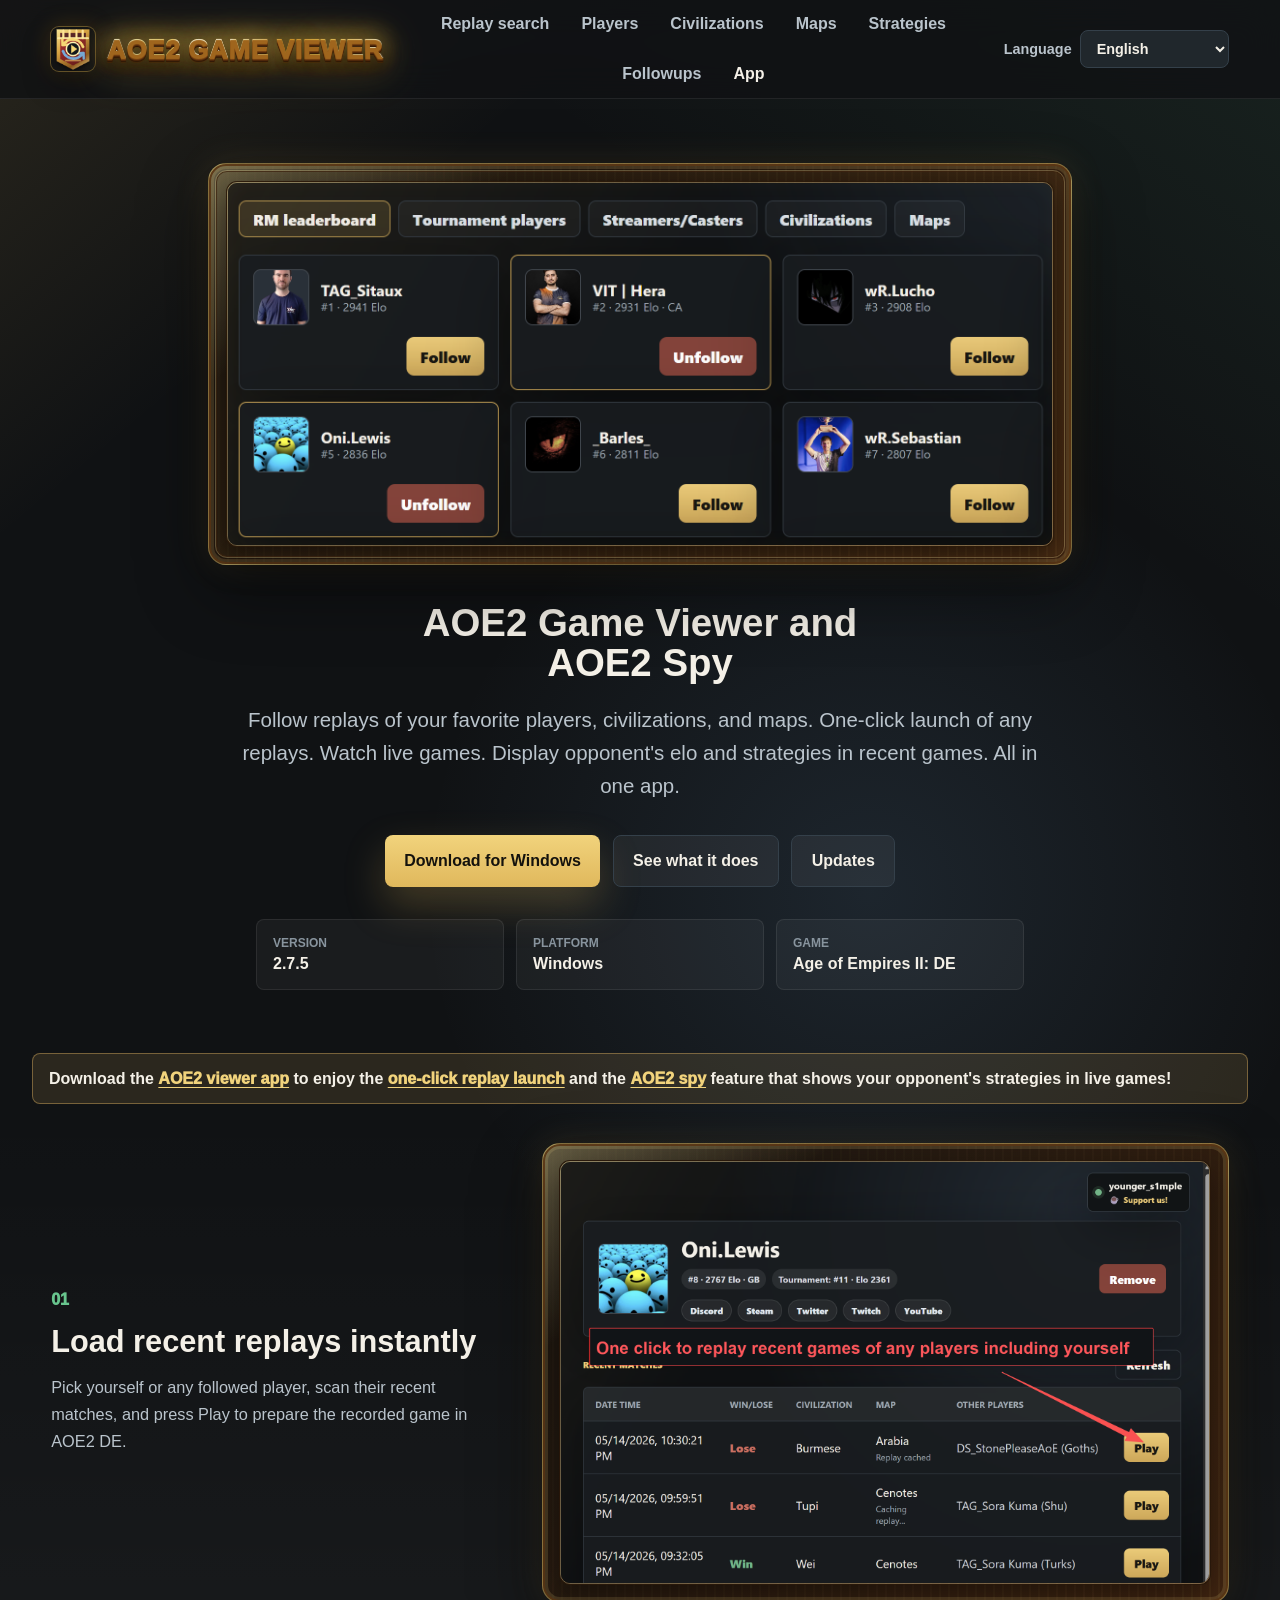
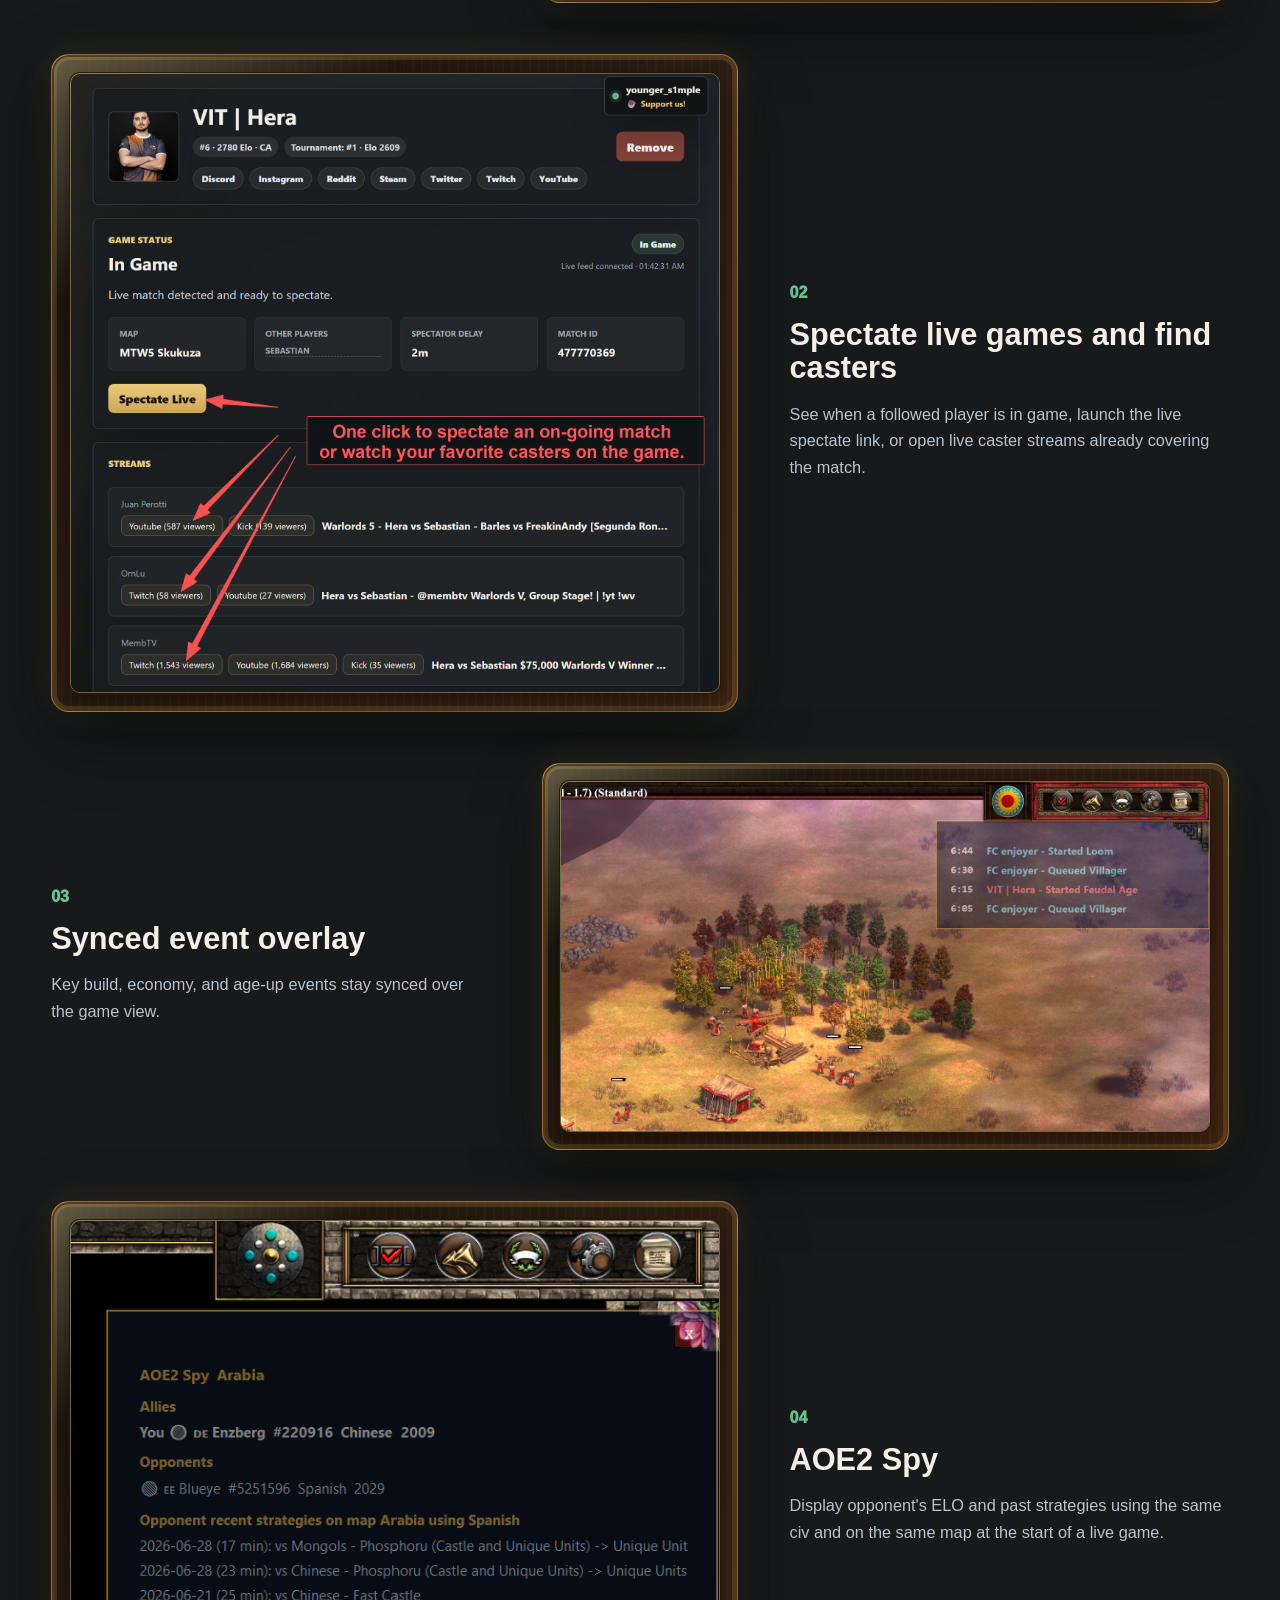
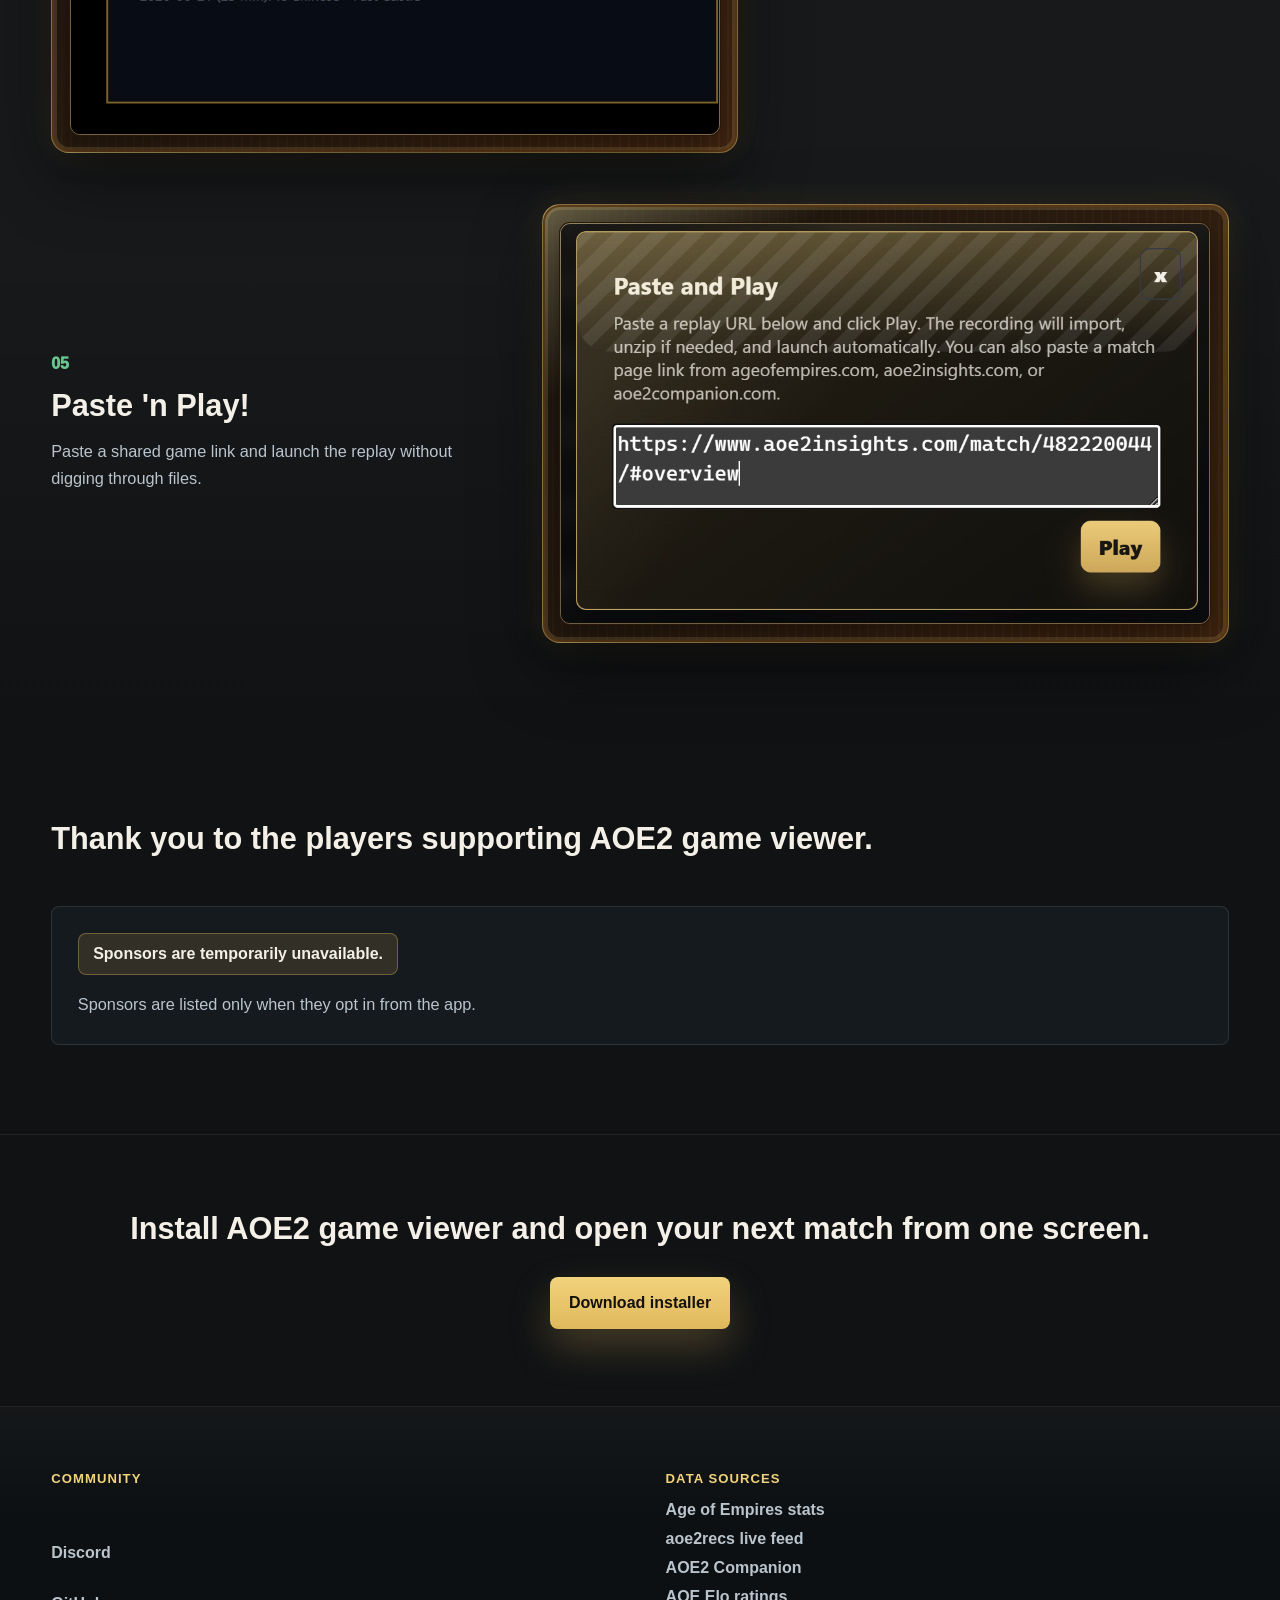
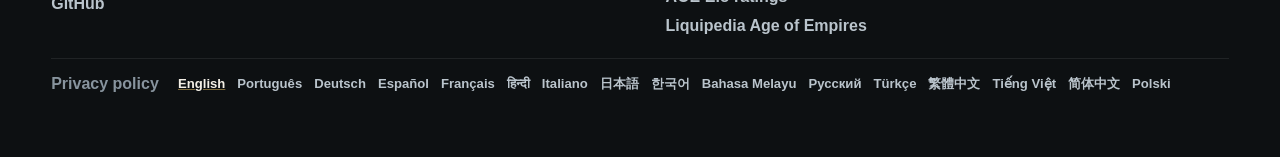
==== commit d869b765: "Deploy website 2026-09-21 18:24:55 UTC" ====
--- a/app/index.html
+++ b/app/index.html
@@ -103,7 +103,7 @@
           <dl class="release-facts" aria-label="Release details">
             <div>
               <dt data-i18n="facts.versionLabel">Version</dt>
-              <dd>2.7.4</dd>
+              <dd>2.7.5</dd>
             </div>
             <div>
               <dt data-i18n="facts.platformLabel">Platform</dt>
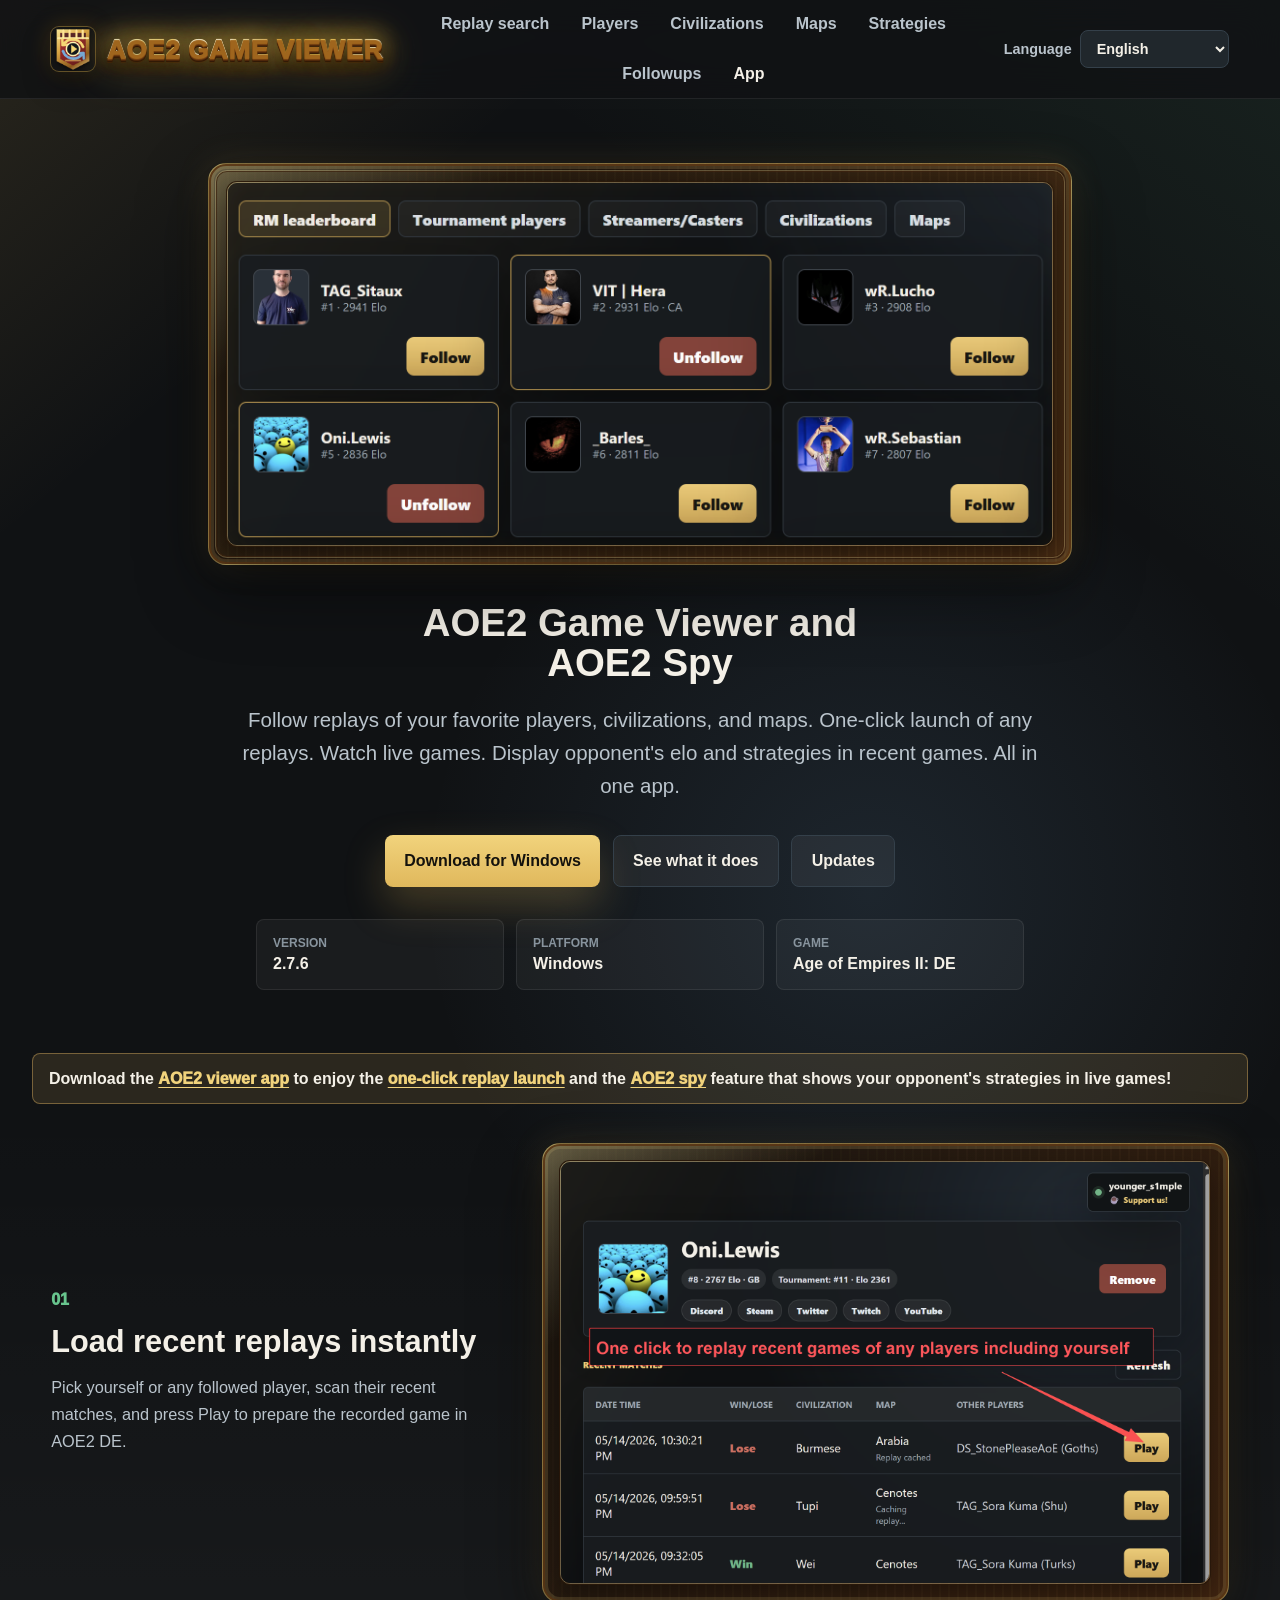
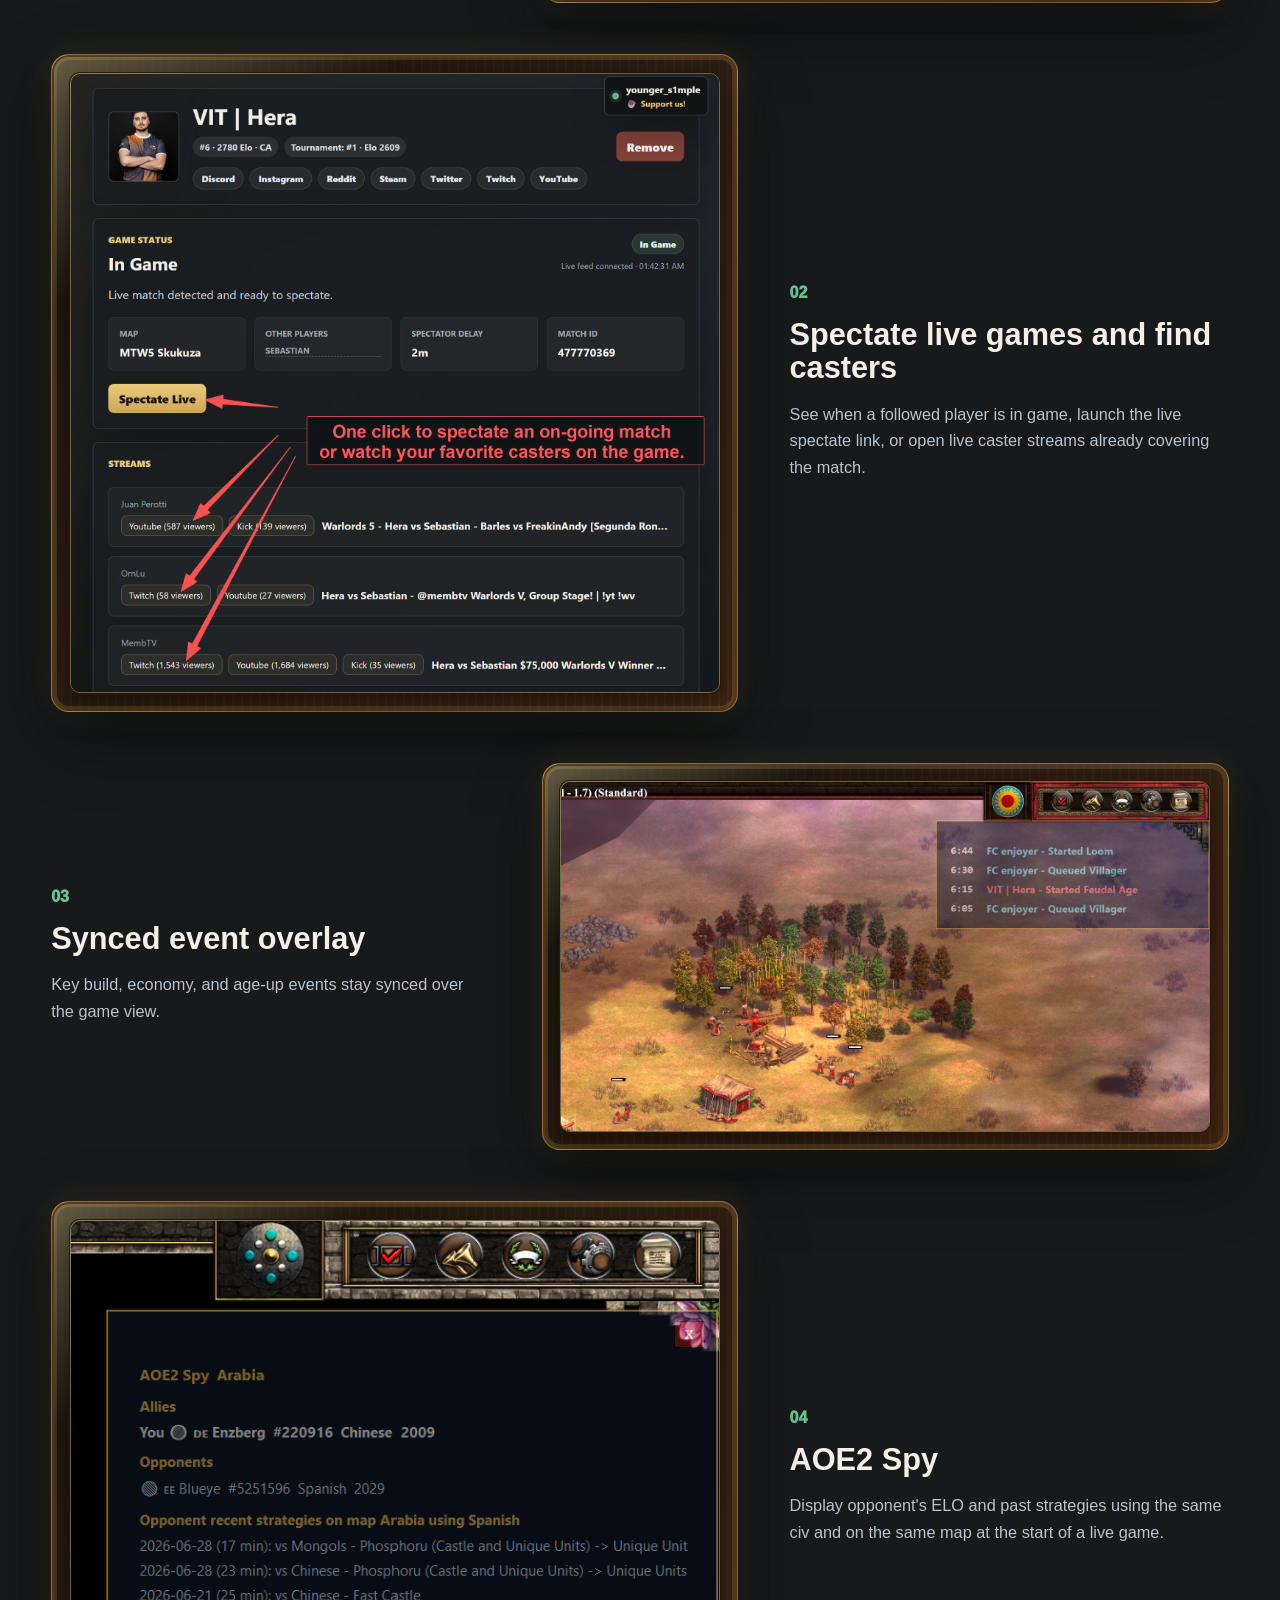
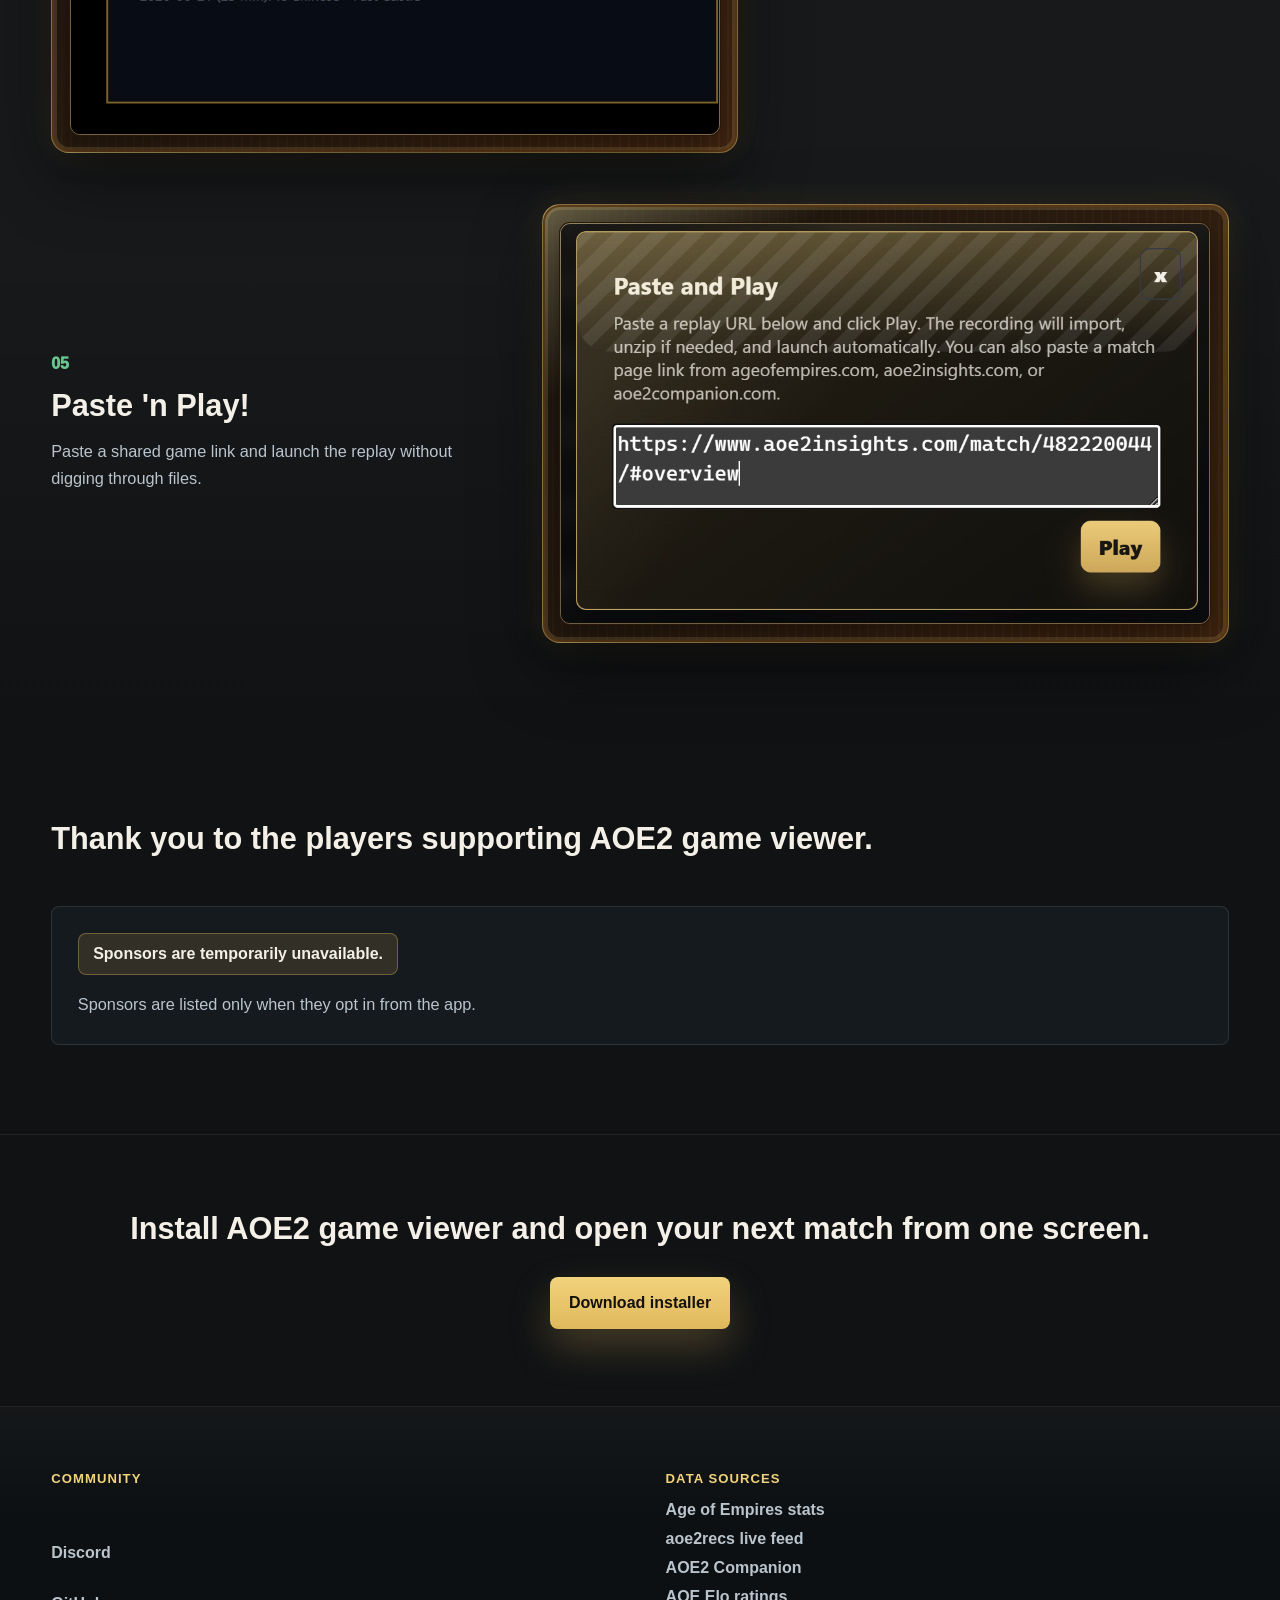
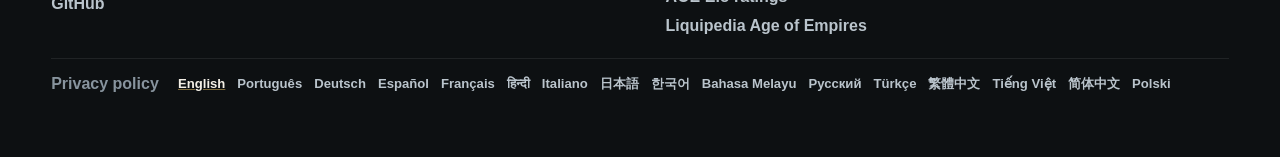
==== commit 3b08271f: "Deploy website 2026-10-11 15:54:55 UTC" ====
--- a/app/index.html
+++ b/app/index.html
@@ -103,7 +103,7 @@
           <dl class="release-facts" aria-label="Release details">
             <div>
               <dt data-i18n="facts.versionLabel">Version</dt>
-              <dd>2.7.5</dd>
+              <dd>2.7.6</dd>
             </div>
             <div>
               <dt data-i18n="facts.platformLabel">Platform</dt>
--- a/styles.css
+++ b/styles.css
@@ -1,2775 +1,2776 @@
-:root {
-  color-scheme: dark;
-  --bg: #101214;
-  --ink: #f4f0e7;
-  --muted: #bac4cc;
-  --soft: #88949e;
-  --panel: #181d21;
-  --panel-2: #20272c;
-  --line: #34404a;
-  --gold: #e0b85c;
-  --gold-2: #f1d37c;
-  --bronze: #8f5a24;
-  --stone: #2a2520;
-  --green: #68c58e;
-  --red: #e0655f;
-  --blue: #75a8d8;
-  --shadow: 0 28px 80px rgba(0, 0, 0, 0.38);
-  --radius: 8px;
-  font-family: "Aptos Display", "Segoe UI", "Noto Sans", "Noto Sans SC", "Microsoft YaHei", sans-serif;
-}
-
-/* Five-minute origin traffic dashboard */
-.dashboard-body {
-  min-height: 100vh;
-  background: var(--bg);
-}
-
-.dashboard-header {
-  position: sticky;
-  top: 0;
-  z-index: 5;
-  display: flex;
-  align-items: center;
-  justify-content: space-between;
-  gap: 1rem;
-  padding: 0.8rem clamp(1rem, 4vw, 3rem);
-  background: rgba(16, 18, 20, 0.94);
-  border-bottom: 1px solid var(--line);
-  backdrop-filter: blur(16px);
-}
-
-.dashboard-live {
-  display: inline-flex;
-  align-items: center;
-  gap: 0.5rem;
-  color: var(--muted);
-  font-size: 0.84rem;
-  font-weight: 800;
-  white-space: nowrap;
-}
-
-.dashboard-live-dot {
-  width: 0.55rem;
-  height: 0.55rem;
-  background: var(--green);
-  border-radius: 50%;
-  box-shadow: 0 0 0 0.2rem rgba(104, 197, 142, 0.14);
-}
-
-.dashboard-main {
-  display: grid;
-  gap: 1rem;
-  width: min(100% - 2rem, 96rem);
-  margin: 0 auto;
-  padding: 2rem 0 3rem;
-}
-
-.dashboard-heading {
-  display: flex;
-  align-items: end;
-  justify-content: space-between;
-  gap: 2rem;
-}
-
-.dashboard-heading h1 {
-  margin: 0.2rem 0 0;
-  font-size: 2rem;
-  line-height: 1.1;
-}
-
-.dashboard-summary {
-  display: grid;
-  grid-template-columns: repeat(4, minmax(0, 1fr));
-  gap: 1px;
-  min-width: min(100%, 32rem);
-  margin: 0;
-  overflow: hidden;
-  background: var(--line);
-  border: 1px solid var(--line);
-  border-radius: var(--radius);
-}
-
-.dashboard-summary div {
-  min-width: 0;
-  padding: 0.72rem 0.85rem;
-  background: var(--panel);
-}
-
-.dashboard-summary dt {
-  color: var(--soft);
-  font-size: 0.7rem;
-  font-weight: 900;
-  text-transform: uppercase;
-}
-
-.dashboard-summary dd {
-  margin: 0.2rem 0 0;
-  color: var(--ink);
-  font-size: 1.15rem;
-  font-weight: 900;
-}
-
-.dashboard-state-row {
-  display: flex;
-  align-items: center;
-  justify-content: space-between;
-  gap: 1rem;
-  min-height: 1.5rem;
-  color: var(--muted);
-  font-size: 0.82rem;
-}
-
-.dashboard-state-row p {
-  margin: 0;
-}
-
-.dashboard-state-row time {
-  color: var(--soft);
-  white-space: nowrap;
-}
-
-.dashboard-warning {
-  margin: 0;
-  padding: 0.75rem 0.9rem;
-  color: var(--ink);
-  background: rgba(224, 184, 92, 0.12);
-  border: 1px solid rgba(224, 184, 92, 0.42);
-  border-radius: var(--radius);
-  font-size: 0.85rem;
-}
-
-.dashboard-summary-table-wrap {
-  display: grid;
-  gap: 0.65rem;
-}
-
-.dashboard-section-heading {
-  display: flex;
-  align-items: baseline;
-  justify-content: space-between;
-  gap: 1rem;
-}
-
-.dashboard-section-heading h2 {
-  margin: 0;
-  color: var(--ink);
-  font-size: 1.05rem;
-}
-
-.dashboard-section-heading span {
-  color: var(--soft);
-  font-size: 0.78rem;
-}
-
-.dashboard-summary-table {
-  width: 100%;
-  border-collapse: collapse;
-}
-
-.dashboard-summary-table th,
-.dashboard-summary-table td {
-  padding: 0.7rem 0.8rem;
-  border-top: 1px solid var(--line);
-  text-align: left;
-  font-size: 0.82rem;
-}
-
-.dashboard-summary-table thead th {
-  border-top: 0;
-  color: var(--soft);
-  background: var(--panel-2);
-  font-size: 0.7rem;
-  font-weight: 900;
-  text-transform: uppercase;
-}
-
-.dashboard-summary-table tbody th {
-  color: var(--ink);
-  font-weight: 800;
-}
-
-.dashboard-summary-success,
-.dashboard-summary-rate {
-  color: var(--green);
-  font-weight: 800;
-}
-
-.dashboard-summary-failed {
-  color: var(--red);
-  font-weight: 800;
-}
-
-.dashboard-table-wrap {
-  width: 100%;
-  overflow-x: auto;
-  background: var(--panel);
-  border: 1px solid var(--line);
-  border-radius: var(--radius);
-}
-
-.dashboard-table {
-  width: 100%;
-  min-width: 88rem;
-  border-collapse: collapse;
-  table-layout: fixed;
-}
-
-.dashboard-table th,
-.dashboard-table td {
-  padding: 0.8rem;
-  border-top: 1px solid var(--line);
-  text-align: left;
-  vertical-align: top;
-}
-
-.dashboard-table th {
-  border-top: 0;
-  color: var(--soft);
-  background: var(--panel-2);
-  font-size: 0.7rem;
-  font-weight: 900;
-  text-transform: uppercase;
-}
-
-.dashboard-table th:nth-child(1) { width: 10rem; }
-.dashboard-table th:nth-child(2) { width: 9rem; }
-.dashboard-table th:nth-child(3) { width: 11rem; }
-.dashboard-table th:nth-child(4) { width: 14rem; }
-.dashboard-table th:nth-child(5) { width: 22rem; }
-.dashboard-table th:nth-child(6) { width: 16rem; }
-.dashboard-table th:nth-child(7) { width: 6rem; }
-
-.dashboard-table tbody tr:hover {
-  background: rgba(255, 255, 255, 0.025);
-}
-
-.dashboard-datetime,
-.dashboard-referral,
-.dashboard-ip,
-.dashboard-path,
-.dashboard-headers dd {
-  overflow-wrap: anywhere;
-  word-break: break-word;
-}
-
-.dashboard-datetime,
-.dashboard-ip {
-  font-size: 0.82rem;
-}
-
-.dashboard-ip,
-.dashboard-method,
-.dashboard-path {
-  color: var(--ink);
-  font-family: "Cascadia Mono", "SFMono-Regular", Consolas, monospace;
-}
-
-.dashboard-referral {
-  color: var(--muted);
-  font-size: 0.82rem;
-}
-
-.dashboard-type {
-  display: inline-block;
-  padding: 0.28rem 0.45rem;
-  border: 1px solid transparent;
-  border-radius: 5px;
-  font-size: 0.76rem;
-  font-weight: 900;
-}
-
-.dashboard-type-human {
-  color: var(--green);
-  background: rgba(104, 197, 142, 0.1);
-  border-color: rgba(104, 197, 142, 0.3);
-}
-
-.dashboard-type-bot {
-  color: var(--gold-2);
-  background: rgba(224, 184, 92, 0.1);
-  border-color: rgba(224, 184, 92, 0.3);
-}
-
-.dashboard-score,
-.dashboard-source {
-  display: block;
-  margin-top: 0.35rem;
-  color: var(--soft);
-  font-size: 0.7rem;
-}
-
-.dashboard-headers {
-  display: grid;
-  gap: 0.4rem;
-  margin: 0;
-}
-
-.dashboard-headers div {
-  display: grid;
-  grid-template-columns: 5.2rem minmax(0, 1fr);
-  gap: 0.5rem;
-}
-
-.dashboard-headers dt {
-  color: var(--soft);
-  font-size: 0.7rem;
-  font-weight: 800;
-}
-
-.dashboard-headers dd {
-  margin: 0;
-  color: var(--muted);
-  font-size: 0.72rem;
-}
-
-.dashboard-activities summary {
-  color: var(--blue);
-  font-size: 0.8rem;
-  font-weight: 900;
-  cursor: pointer;
-}
-
-.dashboard-activities ol {
-  display: grid;
-  gap: 0.55rem;
-  max-height: 20rem;
-  margin: 0.65rem 0 0;
-  padding: 0 0 0 1.2rem;
-  overflow-y: auto;
-}
-
-.dashboard-activities li {
-  display: grid;
-  grid-template-columns: 1fr auto;
-  gap: 0.2rem 0.45rem;
-  color: var(--muted);
-  font-size: 0.72rem;
-}
-
-.dashboard-activities time {
-  grid-column: 1 / -1;
-  color: var(--soft);
-}
-
-.dashboard-method {
-  color: var(--blue);
-  font-size: 0.7rem;
-}
-
-.dashboard-path {
-  grid-column: 1 / -1;
-  font-size: 0.72rem;
-}
-
-.dashboard-http-status {
-  align-self: start;
-  padding: 0.08rem 0.3rem;
-  color: var(--ink);
-  background: var(--panel-2);
-  border-radius: 4px;
-  font-size: 0.68rem;
-  font-weight: 900;
-}
-
-.dashboard-http-status.status-2,
-.dashboard-http-status.status-3 { color: var(--green); }
-.dashboard-http-status.status-4,
-.dashboard-http-status.status-5 { color: var(--red); }
-
-.dashboard-copy-button {
-  min-width: 4.5rem;
-  padding: 0.42rem 0.55rem;
-  color: var(--ink);
-  background: var(--panel-2);
-  border: 1px solid var(--line);
-  border-radius: 6px;
-  font: inherit;
-  font-size: 0.74rem;
-  font-weight: 900;
-  cursor: pointer;
-}
-
-.dashboard-copy-button:hover,
-.dashboard-copy-button:focus-visible {
-  color: var(--gold-2);
-  border-color: rgba(224, 184, 92, 0.55);
-}
-
-.dashboard-copy-button:focus-visible {
-  outline: 2px solid rgba(224, 184, 92, 0.5);
-  outline-offset: 2px;
-}
-
-.dashboard-copy-button:disabled {
-  cursor: default;
-  opacity: 0.85;
-}
-
-.dashboard-copy-button.is-copied {
-  color: var(--green);
-  border-color: rgba(104, 197, 142, 0.45);
-}
-
-.dashboard-copy-button.is-error {
-  color: var(--red);
-  border-color: rgba(224, 101, 95, 0.45);
-}
-
-.dashboard-empty-row td {
-  padding: 3rem 1rem;
-  color: var(--muted);
-  text-align: center;
-}
-
-@media (max-width: 760px) {
-  .dashboard-header {
-    align-items: flex-start;
-    padding: 0.7rem 1rem;
-  }
-
-  .dashboard-header .brand span {
-    max-width: 9rem;
-  }
-
-  .dashboard-live {
-    padding-top: 0.25rem;
-    font-size: 0.72rem;
-  }
-
-  .dashboard-main {
-    width: min(100% - 1rem, 96rem);
-    padding-top: 1.25rem;
-  }
-
-  .dashboard-heading {
-    align-items: stretch;
-    flex-direction: column;
-    gap: 1rem;
-  }
-
-  .dashboard-heading h1 {
-    font-size: 1.65rem;
-  }
-
-  .dashboard-summary {
-    min-width: 0;
-  }
-
-  .dashboard-summary div {
-    padding: 0.6rem;
-  }
-
-  .dashboard-summary dt {
-    font-size: 0.62rem;
-  }
-
-  .dashboard-state-row {
-    align-items: flex-start;
-    flex-direction: column;
-    gap: 0.25rem;
-  }
-
-  .dashboard-table-wrap {
-    overflow: visible;
-    background: transparent;
-    border: 0;
-  }
-
-  .dashboard-table,
-  .dashboard-table tbody {
-    display: block;
-    min-width: 0;
-  }
-
-  .dashboard-table thead {
-    position: absolute;
-    width: 1px;
-    height: 1px;
-    margin: -1px;
-    padding: 0;
-    overflow: hidden;
-    clip: rect(0 0 0 0);
-  }
-
-  .dashboard-table tr {
-    display: grid;
-    margin-bottom: 0.75rem;
-    overflow: hidden;
-    background: var(--panel);
-    border: 1px solid var(--line);
-    border-radius: var(--radius);
-  }
-
-  .dashboard-table td {
-    display: grid;
-    grid-template-columns: 5.5rem minmax(0, 1fr);
-    gap: 0.65rem;
-    padding: 0.7rem;
-  }
-
-  .dashboard-table td::before {
-    content: attr(data-label);
-    color: var(--soft);
-    font-size: 0.68rem;
-    font-weight: 900;
-    text-transform: uppercase;
-  }
-
-  .dashboard-table td:first-child {
-    border-top: 0;
-  }
-
-  .dashboard-table td > * {
-    min-width: 0;
-  }
-
-  .dashboard-copy-button {
-    justify-self: start;
-  }
-
-  .dashboard-empty-row td {
-    display: block;
-  }
-
-  .dashboard-empty-row td::before {
-    content: none;
-  }
-}
-
-* {
-  box-sizing: border-box;
-}
-
-html {
-  scroll-behavior: smooth;
-}
-
-body {
-  margin: 0;
-  min-width: 320px;
-  color: var(--ink);
-  background:
-    linear-gradient(140deg, rgba(224, 184, 92, 0.12), transparent 26rem),
-    linear-gradient(215deg, rgba(104, 197, 142, 0.09), transparent 32rem),
-    radial-gradient(circle at 68% 18%, rgba(117, 168, 216, 0.13), transparent 28rem),
-    var(--bg);
-}
-
-a {
-  color: inherit;
-}
-
-img {
-  display: block;
-  max-width: 100%;
-}
-
-.skip-link {
-  position: absolute;
-  left: 1rem;
-  top: 1rem;
-  z-index: 10;
-  transform: translateY(-150%);
-  padding: 0.75rem 1rem;
-  color: #101214;
-  background: var(--gold-2);
-  border-radius: var(--radius);
-}
-
-.skip-link:focus {
-  transform: translateY(0);
-}
-
-.site-header {
-  position: sticky;
-  top: 0;
-  z-index: 5;
-  display: grid;
-  grid-template-columns: auto 1fr auto;
-  align-items: center;
-  gap: 1rem;
-  padding: 0.95rem clamp(1rem, 4vw, 4rem);
-  background: rgba(16, 18, 20, 0.82);
-  border-bottom: 1px solid rgba(255, 255, 255, 0.08);
-  backdrop-filter: blur(18px);
-}
-
-.brand {
-  display: inline-flex;
-  align-items: center;
-  gap: 0.78rem;
-  min-width: 0;
-  font-weight: 800;
-  text-decoration: none;
-  perspective: 900px;
-}
-
-.brand-mark {
-  width: clamp(2.5rem, 3.4vw, 3.05rem);
-  aspect-ratio: 1;
-  border-radius: 8px;
-  box-shadow:
-    0 0 0 1px rgba(246, 201, 91, 0.32),
-    0 12px 28px rgba(0, 0, 0, 0.35),
-    0 0 24px rgba(220, 148, 35, 0.22);
-}
-
-.brand span {
-  position: relative;
-  display: inline-block;
-  min-width: 0;
-  font-size: clamp(1.28rem, 2vw, 1.78rem);
-  font-weight: 950;
-  line-height: 0.95;
-  letter-spacing: 0.035em;
-  text-transform: uppercase;
-  color: transparent;
-  background:
-    radial-gradient(circle at 22% 16%, #ffffff 0 8%, transparent 9%),
-    linear-gradient(116deg, #fffdf0 0%, #fff1a6 16%, #f7c94e 31%, #fff8cf 48%, #d9901f 63%, #ffd769 80%, #fffefa 100%);
-  background-size: 160% 160%, 100% 100%;
-  -webkit-background-clip: text;
-  background-clip: text;
-  filter:
-    drop-shadow(0 1px 0 rgba(61, 31, 7, 0.95))
-    drop-shadow(0 6px 10px rgba(0, 0, 0, 0.4))
-    drop-shadow(0 0 14px rgba(255, 220, 91, 0.28));
-  text-shadow:
-    0 1px 0 #9f651d,
-    0 2px 0 #774212,
-    0 3px 0 #52290b,
-    0 4px 0 #2f1705,
-    0 10px 18px rgba(0, 0, 0, 0.58),
-    0 0 24px rgba(255, 222, 92, 0.38),
-    0 0 42px rgba(255, 186, 40, 0.24);
-  transform: rotateX(8deg) translateZ(0);
-  overflow-wrap: anywhere;
-}
-
-.brand span::after {
-  content: "";
-  position: absolute;
-  inset: -0.18em -0.12em -0.24em;
-  z-index: -1;
-  border-radius: 0.35rem;
-  background:
-    radial-gradient(ellipse at center, rgba(255, 222, 99, 0.28), transparent 68%),
-    linear-gradient(180deg, rgba(255, 241, 155, 0.22), rgba(66, 33, 9, 0.06));
-  filter: blur(12px);
-  opacity: 0.9;
-}
-
-.brand:hover span {
-  background-position: 48% 52%, 0 0;
-  filter:
-    drop-shadow(0 1px 0 rgba(61, 31, 7, 0.95))
-    drop-shadow(0 7px 12px rgba(0, 0, 0, 0.45))
-    drop-shadow(0 0 20px rgba(255, 225, 91, 0.42));
-}
-
-.nav-links {
-  display: flex;
-  justify-content: center;
-  flex-wrap: wrap;
-  gap: clamp(0.75rem, 3vw, 2rem);
-  color: var(--muted);
-  font-weight: 700;
-}
-
-.nav-links a {
-  text-decoration: none;
-}
-
-.nav-links a[aria-current="page"] {
-  color: var(--ink);
-}
-
-.nav-links a:hover {
-  color: var(--ink);
-}
-
-.database-notice {
-  width: calc(100% - 2rem);
-  max-width: 76rem;
-  margin: clamp(1rem, 2.5vw, 1.5rem) auto 0;
-  padding: 0.82rem 1rem;
-  color: var(--ink);
-  background: rgba(214, 172, 94, 0.14);
-  border: 1px solid rgba(214, 172, 94, 0.45);
-  border-radius: var(--radius);
-  font-weight: 800;
-  line-height: 1.45;
-}
-
-.database-notice p {
-  margin: 0;
-}
-
-.database-notice p + p {
-  margin-top: 0.35rem;
-}
-
-.database-notice a {
-  color: var(--gold-2);
-  font-weight: 950;
-  text-decoration: underline;
-  text-underline-offset: 0.18em;
-}
-
-.language-control {
-  display: inline-flex;
-  align-items: center;
-  gap: 0.55rem;
-  color: var(--muted);
-  font-size: 0.9rem;
-  font-weight: 700;
-}
-
-.language-control select {
-  max-width: 12rem;
-  color: var(--ink);
-  background: var(--panel-2);
-  border: 1px solid var(--line);
-  border-radius: var(--radius);
-  padding: 0.55rem 0.7rem;
-  font: inherit;
-}
-
-main {
-  overflow: hidden;
-}
-
-.hero,
-.feature-band,
-.sponsor-band,
-.download-band,
-.site-footer {
-  padding-inline: clamp(1rem, 4vw, 4rem);
-}
-
-.hero {
-  display: grid;
-  grid-template-columns: minmax(0, 1fr);
-  justify-items: center;
-  gap: clamp(1.6rem, 3vw, 2.6rem);
-  align-items: center;
-  padding-block: clamp(2.5rem, 5vw, 4.5rem) clamp(1.5rem, 3vw, 2.75rem);
-}
-
-.hero-copy {
-  display: grid;
-  justify-items: center;
-  max-width: 58rem;
-  text-align: center;
-}
-
-.eyebrow {
-  margin: 0 0 0.9rem;
-  color: var(--gold-2);
-  font-size: 0.82rem;
-  font-weight: 900;
-  letter-spacing: 0.08em;
-  text-transform: uppercase;
-}
-
-h1,
-h2,
-h3,
-p {
-  overflow-wrap: anywhere;
-}
-
-h1 {
-  margin: 0;
-  max-width: 24ch;
-  font-size: clamp(1.55rem, 3vw, 3rem);
-  line-height: 1.05;
-}
-
-h2 {
-  margin: 0;
-  font-size: clamp(2rem, 4vw, 4rem);
-  line-height: 1;
-}
-
-h3 {
-  margin: 0;
-  font-size: clamp(1.35rem, 2.4vw, 2.4rem);
-  line-height: 1.08;
-}
-
-.hero-lede {
-  max-width: 52rem;
-  margin: 1.3rem 0 0;
-  color: var(--muted);
-  font-size: clamp(1.05rem, 1.6vw, 1.35rem);
-  line-height: 1.6;
-}
-
-.hero-actions,
-.download-band {
-  display: flex;
-  flex-wrap: wrap;
-  gap: 0.8rem;
-  align-items: center;
-}
-
-.hero-actions {
-  justify-content: center;
-  margin-top: 2rem;
-}
-
-.button {
-  display: inline-flex;
-  align-items: center;
-  justify-content: center;
-  min-height: 3.25rem;
-  padding: 0.95rem 1.2rem;
-  border-radius: var(--radius);
-  font-weight: 900;
-  text-decoration: none;
-  transition:
-    transform 180ms ease,
-    border-color 180ms ease,
-    background 180ms ease;
-}
-
-.button:hover {
-  transform: translateY(-2px);
-}
-
-.button.primary {
-  color: #14120d;
-  background: linear-gradient(180deg, var(--gold-2), var(--gold));
-  box-shadow: 0 18px 40px rgba(224, 184, 92, 0.25);
-}
-
-.button.secondary {
-  color: var(--ink);
-  border: 1px solid var(--line);
-  background: rgba(255, 255, 255, 0.055);
-}
-
-.button.instant-play-button {
-  position: relative;
-  isolation: isolate;
-  min-width: min(100%, 15rem);
-  padding-inline: 1.8rem;
-  color: #14120d;
-  background:
-    linear-gradient(180deg, rgba(255, 247, 191, 0.92), rgba(224, 184, 92, 0.98)),
-    repeating-linear-gradient(135deg, rgba(82, 43, 14, 0.18) 0 2px, transparent 2px 8px);
-  border: 1px solid rgba(255, 238, 165, 0.8);
-  box-shadow:
-    0 22px 54px rgba(224, 184, 92, 0.34),
-    inset 0 0 0 1px rgba(255, 255, 255, 0.35),
-    inset 0 -10px 20px rgba(130, 80, 21, 0.18);
-}
-
-.button.instant-play-button::after {
-  content: "";
-  position: absolute;
-  inset: 0.32rem;
-  z-index: -1;
-  border-radius: calc(var(--radius) - 4px);
-  border: 1px solid rgba(82, 43, 14, 0.22);
-}
-
-.button.plain-download-button {
-  color: var(--soft);
-  background: transparent;
-  box-shadow: none;
-}
-
-.release-facts {
-  display: grid;
-  grid-template-columns: repeat(3, minmax(0, 1fr));
-  gap: 0.75rem;
-  width: min(100%, 48rem);
-  margin: 2rem 0 0;
-  text-align: left;
-}
-
-.release-facts div {
-  min-width: 0;
-  padding: 1rem;
-  background: rgba(255, 255, 255, 0.045);
-  border: 1px solid rgba(255, 255, 255, 0.08);
-  border-radius: var(--radius);
-}
-
-.release-facts dt {
-  color: var(--soft);
-  font-size: 0.75rem;
-  font-weight: 900;
-  text-transform: uppercase;
-}
-
-.release-facts dd {
-  margin: 0.35rem 0 0;
-  font-weight: 900;
-}
-
-.hero-media {
-  position: relative;
-  width: min(100%, 54rem);
-}
-
-.hero-media,
-.screenshot-frame {
-  padding: clamp(0.7rem, 1.4vw, 1.1rem);
-  background:
-    linear-gradient(145deg, rgba(255, 239, 171, 0.34), transparent 22%),
-    linear-gradient(315deg, rgba(82, 43, 14, 0.72), rgba(24, 20, 15, 0.92)),
-    repeating-linear-gradient(90deg, rgba(255, 231, 143, 0.12) 0 2px, transparent 2px 9px);
-  border: 1px solid rgba(255, 226, 127, 0.42);
-  border-radius: calc(var(--radius) + 10px);
-  box-shadow:
-    inset 0 0 0 2px rgba(91, 55, 22, 0.9),
-    inset 0 0 0 5px rgba(241, 211, 124, 0.16),
-    0 24px 70px rgba(0, 0, 0, 0.45),
-    0 0 34px rgba(224, 184, 92, 0.14);
-}
-
-.hero-media::before {
-  content: "";
-  position: absolute;
-  inset: 0.38rem;
-  z-index: 1;
-  pointer-events: none;
-  border-radius: calc(var(--radius) + 4px);
-  border: 1px solid rgba(255, 238, 165, 0.28);
-  box-shadow:
-    inset 0 0 0 1px rgba(62, 35, 14, 0.72),
-    inset 0 0 32px rgba(255, 205, 91, 0.08);
-}
-
-.hero-media::after,
-.screenshot-frame::before {
-  content: "";
-  position: absolute;
-  inset: auto 1.2rem 0.45rem 1.2rem;
-  height: 0.55rem;
-  pointer-events: none;
-  border-radius: 999px;
-  aspect-ratio: 1;
-  background: radial-gradient(ellipse at center, rgba(0, 0, 0, 0.42), transparent 72%);
-  filter: blur(5px);
-}
-
-.hero-media img,
-.screenshot-frame img {
-  position: relative;
-  z-index: 0;
-  width: 100%;
-  border: 1px solid rgba(255, 237, 177, 0.32);
-  border-radius: calc(var(--radius) + 2px);
-  box-shadow:
-    0 0 0 1px rgba(40, 23, 10, 0.96),
-    0 12px 34px rgba(0, 0, 0, 0.45);
-}
-
-.feature-band {
-  padding-block: clamp(1.25rem, 3vw, 2.75rem) clamp(3.5rem, 7vw, 6rem);
-  background:
-    linear-gradient(180deg, transparent, rgba(255, 255, 255, 0.03) 18%, rgba(255, 255, 255, 0.03) 82%, transparent);
-}
-
-.section-heading {
-  max-width: 58rem;
-  margin-bottom: clamp(2rem, 4vw, 4rem);
-}
-
-.feature-row {
-  display: grid;
-  grid-template-columns: minmax(16rem, 0.78fr) minmax(20rem, 1.22fr);
-  gap: clamp(1.5rem, 4vw, 4rem);
-  scroll-margin-top: 6rem;
-  align-items: center;
-  margin-top: clamp(1.5rem, 4vw, 3.5rem);
-}
-
-.feature-band > .feature-row:first-child {
-  margin-top: 0;
-}
-
-.feature-row.reverse {
-  grid-template-columns: minmax(20rem, 1.22fr) minmax(16rem, 0.78fr);
-}
-
-.feature-row.reverse .feature-copy {
-  order: 2;
-}
-
-.feature-copy {
-  display: grid;
-  gap: 1rem;
-}
-
-.feature-copy p,
-.sponsor-note {
-  margin: 0;
-  color: var(--muted);
-  font-size: 1.02rem;
-  line-height: 1.65;
-}
-
-.feature-number {
-  color: var(--green);
-  font-weight: 950;
-}
-
-.screenshot-frame {
-  position: relative;
-  margin: 0;
-}
-
-.sponsor-panel {
-  border: 1px solid rgba(255, 255, 255, 0.1);
-  border-radius: var(--radius);
-  background: rgba(24, 29, 33, 0.82);
-}
-
-.sponsor-band {
-  padding-block: clamp(4rem, 7vw, 7rem);
-}
-
-.sponsor-band h2,
-.download-band h2 {
-  font-size: clamp(1.35rem, 2.4vw, 2.4rem);
-  line-height: 1.08;
-}
-
-.sponsor-panel {
-  padding: clamp(1rem, 2vw, 1.6rem);
-}
-
-.sponsor-list {
-  display: flex;
-  flex-wrap: wrap;
-  gap: 0.75rem;
-  margin: 0;
-  padding: 0;
-  list-style: none;
-}
-
-.sponsor-list li {
-  padding: 0.7rem 0.9rem;
-  color: var(--ink);
-  background: rgba(224, 184, 92, 0.14);
-  border: 1px solid rgba(224, 184, 92, 0.36);
-  border-radius: var(--radius);
-  font-weight: 900;
-}
-
-.sponsor-note {
-  margin-top: 1rem;
-}
-
-.download-band {
-  display: grid;
-  justify-items: center;
-  justify-content: center;
-  text-align: center;
-  gap: 2rem;
-  padding-block: clamp(3rem, 6vw, 5rem);
-  border-top: 1px solid rgba(255, 255, 255, 0.08);
-}
-
-.download-band h2 {
-  max-width: none;
-}
-
-.site-footer {
-  padding-block: clamp(2.25rem, 5vw, 4rem);
-  border-top: 1px solid rgba(255, 255, 255, 0.08);
-  background:
-    linear-gradient(180deg, rgba(255, 255, 255, 0.03), transparent 32%),
-    rgba(13, 16, 18, 0.96);
-}
-
-.footer-grid {
-  display: grid;
-  grid-template-columns: repeat(2, minmax(0, 1fr));
-  gap: clamp(1.5rem, 4vw, 4rem);
-}
-
-.footer-block {
-  display: grid;
-  gap: 0.9rem;
-  min-width: 0;
-}
-
-.footer-title {
-  margin: 0;
-  color: var(--gold-2);
-  font-size: 0.82rem;
-  font-weight: 900;
-  letter-spacing: 0.08em;
-  text-transform: uppercase;
-}
-
-.footer-links {
-  display: grid;
-  gap: 0.7rem;
-}
-
-.footer-links a {
-  color: var(--muted);
-  font-weight: 700;
-  text-decoration: none;
-}
-
-.footer-links a:hover {
-  color: var(--ink);
-  text-decoration: underline;
-  text-decoration-color: rgba(224, 184, 92, 0.52);
-}
-
-.footer-meta {
-  display: flex;
-  flex-wrap: wrap;
-  gap: 0.8rem 1.2rem;
-  align-items: center;
-  margin-top: 1.4rem;
-  padding-top: 1rem;
-  border-top: 1px solid rgba(255, 255, 255, 0.08);
-}
-
-.footer-legal-link {
-  color: var(--soft);
-  font-weight: 700;
-  text-decoration: none;
-}
-
-.footer-legal-link:hover {
-  color: var(--ink);
-  text-decoration: underline;
-  text-decoration-color: rgba(224, 184, 92, 0.52);
-}
-
-.footer-language-links {
-  display: flex;
-  flex-wrap: wrap;
-  gap: 0.45rem 0.75rem;
-  align-items: center;
-}
-
-.footer-language-links a {
-  color: var(--muted);
-  font-size: 0.82rem;
-  font-weight: 700;
-  text-decoration: none;
-}
-
-.footer-language-links a:hover,
-.footer-language-links a[aria-current="true"] {
-  color: var(--ink);
-  text-decoration: underline;
-  text-decoration-color: rgba(224, 184, 92, 0.52);
-}
-
-.legal-main {
-  padding-inline: clamp(1rem, 4vw, 4rem);
-  padding-block: clamp(2.5rem, 5vw, 4.5rem);
-}
-
-.legal-shell {
-  max-width: 62rem;
-  margin: 0 auto;
-}
-
-.legal-card {
-  padding: clamp(1.25rem, 3vw, 2.2rem);
-  background:
-    linear-gradient(180deg, rgba(255, 255, 255, 0.04), transparent 20%),
-    rgba(24, 29, 33, 0.84);
-  border: 1px solid rgba(255, 255, 255, 0.08);
-  border-radius: calc(var(--radius) + 6px);
-  box-shadow: var(--shadow);
-}
-
-.legal-updated,
-.legal-intro,
-.policy-copy p,
-.policy-copy li {
-  color: var(--muted);
-  line-height: 1.72;
-}
-
-.legal-updated {
-  margin: 1rem 0 0;
-  font-size: 0.95rem;
-}
-
-.legal-intro {
-  margin: 1rem 0 0;
-  font-size: 1.02rem;
-}
-
-.policy-copy {
-  margin-top: 2rem;
-}
-
-.policy-copy section + section {
-  margin-top: 1.8rem;
-}
-
-.policy-copy h2 {
-  margin: 0 0 0.7rem;
-  font-size: clamp(1.15rem, 2vw, 1.75rem);
-  line-height: 1.15;
-}
-
-.policy-copy p {
-  margin: 0;
-}
-
-.policy-copy p + p,
-.policy-copy ul {
-  margin-top: 0.9rem;
-}
-
-.policy-copy ul {
-  padding-left: 1.25rem;
-}
-
-.policy-copy code {
-  color: var(--ink);
-  background: rgba(255, 255, 255, 0.06);
-  padding: 0.08rem 0.32rem;
-  border-radius: 0.35rem;
-}
-
-.legal-actions {
-  display: flex;
-  flex-wrap: wrap;
-  gap: 0.8rem;
-  margin-top: 2rem;
-}
-
-.updates-main {
-  padding-inline: clamp(1rem, 4vw, 4rem);
-  padding-block: clamp(2.5rem, 5vw, 4.5rem);
-}
-
-.updates-shell {
-  max-width: 82rem;
-  margin: 0 auto;
-}
-
-.updates-header {
-  max-width: 44rem;
-  margin-bottom: clamp(1.5rem, 3vw, 2.4rem);
-}
-
-.updates-header h1 {
-  max-width: none;
-}
-
-.updates-header p:last-child {
-  margin: 1rem 0 0;
-  color: var(--muted);
-  font-size: 1.02rem;
-  line-height: 1.68;
-}
-
-.updates-layout {
-  display: grid;
-  grid-template-columns: minmax(14rem, 18rem) minmax(0, 1fr);
-  gap: clamp(1.25rem, 3vw, 2.5rem);
-  align-items: start;
-}
-
-.updates-toc {
-  position: sticky;
-  top: calc(4.5rem + 1.5rem);
-}
-
-.updates-toc-card,
-.update-card {
-  padding: clamp(1.15rem, 3vw, 2rem);
-  background:
-    linear-gradient(180deg, rgba(255, 255, 255, 0.04), transparent 20%),
-    rgba(24, 29, 33, 0.84);
-  border: 1px solid rgba(255, 255, 255, 0.08);
-  border-radius: calc(var(--radius) + 6px);
-  box-shadow: var(--shadow);
-}
-
-.updates-toc-title,
-.update-version {
-  margin: 0;
-  color: var(--gold-2);
-  font-size: 0.82rem;
-  font-weight: 900;
-  letter-spacing: 0.08em;
-  text-transform: uppercase;
-}
-
-.updates-toc-nav {
-  display: grid;
-  gap: 0.65rem;
-  margin-top: 1rem;
-}
-
-.updates-toc-nav a {
-  display: grid;
-  gap: 0.22rem;
-  padding: 0.8rem 0.9rem;
-  color: var(--muted);
-  text-decoration: none;
-  background: rgba(255, 255, 255, 0.035);
-  border: 1px solid rgba(255, 255, 255, 0.08);
-  border-radius: var(--radius);
-}
-
-.updates-toc-nav a:hover {
-  color: var(--ink);
-  border-color: rgba(224, 184, 92, 0.34);
-}
-
-.updates-toc-label {
-  color: var(--ink);
-  font-weight: 900;
-}
-
-.updates-toc-meta {
-  color: var(--soft);
-  font-size: 0.92rem;
-}
-
-.updates-content {
-  min-width: 0;
-}
-
-.update-card h2 {
-  margin-top: 0.7rem;
-  font-size: clamp(1.7rem, 3vw, 2.5rem);
-  line-height: 1.08;
-}
-
-.update-date,
-.update-summary,
-.update-body p {
-  color: var(--muted);
-  line-height: 1.72;
-}
-
-.update-date {
-  margin: 0.8rem 0 0;
-  font-size: 0.95rem;
-}
-
-.update-summary {
-  margin: 1rem 0 0;
-  font-size: 1.02rem;
-}
-
-.update-body {
-  display: grid;
-  gap: 1rem;
-  margin-top: 2rem;
-}
-
-.update-body section {
-  padding: 1rem 1.1rem;
-  background: rgba(255, 255, 255, 0.03);
-  border: 1px solid rgba(255, 255, 255, 0.08);
-  border-radius: var(--radius);
-}
-
-.update-body h3 {
-  margin: 0;
-  font-size: clamp(1.08rem, 2vw, 1.45rem);
-  line-height: 1.18;
-}
-
-.update-body p {
-  margin: 0.65rem 0 0;
-}
-
-.update-actions {
-  display: flex;
-  flex-wrap: wrap;
-  gap: 0.8rem;
-  margin-top: 2rem;
-}
-
-.shared-game-main {
-  padding-inline: clamp(1rem, 4vw, 4rem);
-  padding-block: clamp(2.5rem, 5vw, 4.5rem);
-}
-
-.shared-game-shell {
-  display: grid;
-  gap: clamp(1.4rem, 3vw, 2.4rem);
-  max-width: 82rem;
-  margin: 0 auto;
-}
-
-.shared-game-hero {
-  display: grid;
-  justify-items: center;
-  text-align: center;
-}
-
-.shared-game-hero h1,
-.shared-game-shell > h1 {
-  max-width: 24ch;
-}
-
-.shared-game-lede {
-  max-width: 42rem;
-  margin: 1rem 0 0;
-  color: var(--muted);
-  font-size: 1.04rem;
-  line-height: 1.65;
-}
-
-.shared-game-instructions {
-  display: grid;
-  gap: 0.65rem;
-  width: min(100%, 56rem);
-  margin: 1.4rem 0 0;
-  color: var(--muted);
-  text-align: left;
-  font-size: 0.98rem;
-  line-height: 1.62;
-}
-
-.shared-game-instructions {
-  padding: clamp(0.95rem, 2vw, 1.25rem);
-  background:
-    linear-gradient(135deg, rgba(241, 211, 124, 0.14), transparent 42%),
-    linear-gradient(180deg, rgba(255, 255, 255, 0.05), rgba(255, 255, 255, 0.025)),
-    repeating-linear-gradient(90deg, rgba(255, 231, 143, 0.055) 0 1px, transparent 1px 8px);
-  border: 1px solid rgba(241, 211, 124, 0.28);
-  border-radius: calc(var(--radius) + 2px);
-  box-shadow:
-    inset 0 0 0 1px rgba(255, 255, 255, 0.04),
-    0 18px 44px rgba(0, 0, 0, 0.22);
-}
-
-.shared-game-instructions p {
-  margin: 0;
-}
-
-.shared-game-instructions strong,
-.shared-game-instructions-title {
-  color: var(--ink);
-  font-weight: 900;
-}
-
-.shared-game-instructions a {
-  color: var(--gold-2);
-  font-weight: 900;
-}
-
-.shared-game-instructions a:hover {
-  color: var(--gold);
-}
-
-.shared-game-easy-way {
-  padding: 0.85rem 0.95rem;
-  color: var(--ink);
-  background:
-    linear-gradient(180deg, rgba(241, 211, 124, 0.14), rgba(241, 211, 124, 0.06)),
-    rgba(255, 255, 255, 0.035);
-  border: 1px solid rgba(241, 211, 124, 0.34);
-  border-radius: var(--radius);
-}
-
-.shared-game-facts {
-  width: min(100%, 58rem);
-  grid-template-columns: repeat(4, minmax(0, 1fr));
-}
-
-.shared-game-hero .hero-actions {
-  display: flex;
-  flex-wrap: nowrap;
-  align-items: stretch;
-  justify-content: center;
-  width: min(100%, 31rem);
-}
-
-.shared-game-hero .hero-actions .button {
-  flex: 1 1 0;
-  min-width: 0;
-  max-width: 15rem;
-  text-align: center;
-  line-height: 1.15;
-}
-
-.replay-control-notice[hidden] {
-  display: none;
-}
-
-.replay-control-notice {
-  position: fixed;
-  inset: 0;
-  z-index: 20;
-  display: grid;
-  place-items: center;
-  padding: 1rem;
-  background: rgba(16, 18, 20, 0.62);
-  backdrop-filter: blur(10px);
-}
-
-.replay-control-notice-dialog {
-  position: relative;
-  width: min(100%, 30rem);
-  padding: clamp(1.2rem, 3vw, 1.6rem);
-  text-align: left;
-  background:
-    linear-gradient(135deg, rgba(241, 211, 124, 0.16), transparent 44%),
-    rgba(24, 29, 33, 0.96);
-  border: 1px solid rgba(241, 211, 124, 0.34);
-  border-radius: calc(var(--radius) + 4px);
-  box-shadow: var(--shadow);
-}
-
-.replay-control-notice-close {
-  position: absolute;
-  top: 0.65rem;
-  right: 0.65rem;
-  display: grid;
-  place-items: center;
-  width: 2.25rem;
-  aspect-ratio: 1;
-  padding: 0;
-  color: var(--ink);
-  background: rgba(255, 255, 255, 0.06);
-  border: 1px solid rgba(255, 255, 255, 0.14);
-  border-radius: var(--radius);
-  cursor: pointer;
-  font: inherit;
-  font-size: 1.35rem;
-  line-height: 1;
-}
-
-.replay-control-notice-close:hover,
-.replay-control-notice-close:focus-visible {
-  color: #14120d;
-  background: var(--gold-2);
-  outline: none;
-}
-
-.replay-control-notice-title {
-  margin: 0 2.4rem 0.65rem 0;
-  color: var(--gold-2);
-  font-size: 0.82rem;
-  font-weight: 900;
-  letter-spacing: 0.08em;
-  text-transform: uppercase;
-}
-
-.replay-control-notice-body {
-  margin: 0;
-  color: var(--ink);
-  font-size: 1.05rem;
-  line-height: 1.55;
-}
-
-.shared-game-vs {
-  display: grid;
-  grid-template-columns: minmax(0, 1fr) auto minmax(0, 1fr);
-  gap: clamp(0.9rem, 2vw, 1.35rem);
-  align-items: stretch;
-}
-
-.shared-team {
-  display: grid;
-  align-content: start;
-  gap: 1rem;
-  min-width: 0;
-  padding: clamp(1rem, 2vw, 1.35rem);
-  background:
-    linear-gradient(180deg, rgba(255, 255, 255, 0.04), transparent 22%),
-    rgba(24, 29, 33, 0.84);
-  border: 1px solid rgba(255, 255, 255, 0.08);
-  border-radius: calc(var(--radius) + 4px);
-  box-shadow: var(--shadow);
-}
-
-.shared-team.winner {
-  border-color: rgba(241, 211, 124, 0.62);
-  box-shadow:
-    var(--shadow),
-    0 0 0 1px rgba(241, 211, 124, 0.12);
-}
-
-.shared-team-heading {
-  display: flex;
-  gap: 0.7rem;
-  align-items: center;
-  justify-content: space-between;
-}
-
-.shared-team-heading h2 {
-  font-size: clamp(1.2rem, 2vw, 1.55rem);
-  line-height: 1.15;
-}
-
-.winner-badge {
-  display: inline-grid;
-  place-items: center;
-  flex: 0 0 auto;
-  width: 2.4rem;
-  aspect-ratio: 1;
-  color: #14120d;
-  background: linear-gradient(180deg, var(--gold-2), var(--gold));
-  border-radius: var(--radius);
-  box-shadow: 0 12px 28px rgba(224, 184, 92, 0.22);
-}
-
-.winner-badge svg {
-  width: 1.45rem;
-  height: 1.45rem;
-}
-
-.shared-team ul {
-  display: grid;
-  gap: 0.65rem;
-  margin: 0;
-  padding: 0;
-  list-style: none;
-}
-
-.shared-team li {
-  display: grid;
-  grid-template-columns: minmax(0, 1fr) minmax(6rem, auto);
-  gap: 0.75rem;
-  align-items: center;
-  padding: 0.72rem 0.82rem;
-  color: var(--ink);
-  background: rgba(255, 255, 255, 0.04);
-  border: 1px solid rgba(255, 255, 255, 0.08);
-  border-radius: var(--radius);
-  font-weight: 800;
-}
-
-.shared-team li span {
-  min-width: 0;
-  overflow-wrap: anywhere;
-}
-
-.shared-team li span + span {
-  color: var(--muted);
-  font-size: 0.92rem;
-  font-weight: 700;
-  text-align: right;
-}
-
-.shared-player-plan {
-  grid-column: 1 / -1;
-  display: flex;
-  gap: 0.45rem;
-  align-items: center;
-  min-width: 0;
-  padding-top: 0.65rem;
-  color: var(--gold-2);
-  border-top: 1px solid rgba(255, 255, 255, 0.08);
-  font-size: 0.92rem;
-  font-weight: 850;
-}
-
-.shared-player-plan-arrow {
-  flex: 0 0 auto;
-  color: var(--muted);
-}
-
-.shared-strategy-detect {
-  padding: 0;
-  color: var(--gold-2);
-  background: transparent;
-  border: 0;
-  font: inherit;
-  text-align: left;
-  text-decoration: underline;
-  text-decoration-thickness: 1px;
-  text-underline-offset: 0.18em;
-  cursor: pointer;
-}
-
-.shared-strategy-detect:hover,
-.shared-strategy-detect:focus-visible {
-  color: var(--ink);
-}
-
-.shared-strategy-detect:focus-visible {
-  outline: 2px solid rgba(214, 172, 94, 0.65);
-  outline-offset: 3px;
-}
-
-.shared-strategy-detect:disabled {
-  color: var(--muted);
-  cursor: wait;
-}
-
-.versus {
-  display: grid;
-  place-items: center;
-  align-self: center;
-  width: 3.2rem;
-  aspect-ratio: 1;
-  color: var(--gold-2);
-  font-weight: 950;
-  background: rgba(255, 255, 255, 0.045);
-  border: 1px solid rgba(224, 184, 92, 0.28);
-  border-radius: var(--radius);
-}
-
-.replay-search-main {
-  overflow: visible;
-}
-
-.replay-search-hero,
-.replay-results-band {
-  padding-inline: clamp(1rem, 4vw, 4rem);
-}
-
-.replay-search-hero {
-  display: grid;
-  grid-template-columns: minmax(0, 1fr);
-  justify-items: center;
-  gap: clamp(1.35rem, 3vw, 2.6rem);
-  padding-block: clamp(2rem, 5vw, 4.25rem) clamp(1.2rem, 3vw, 2.2rem);
-}
-
-.replay-search-heading {
-  display: grid;
-  justify-items: center;
-  gap: 1rem;
-  max-width: 62rem;
-  text-align: center;
-}
-
-.replay-search-heading h1 {
-  max-width: 24ch;
-}
-
-.replay-search-heading p:not(.eyebrow) {
-  margin: 0;
-  color: var(--muted);
-  font-size: clamp(1rem, 1.45vw, 1.22rem);
-  line-height: 1.55;
-}
-
-.cobra-car-icon {
-  display: inline-block;
-  width: 2.35em;
-  height: auto;
-  margin: 0 0.16em;
-  vertical-align: -0.38em;
-  filter:
-    drop-shadow(0 1px 0 rgba(255, 245, 182, 0.28))
-    drop-shadow(0 5px 8px rgba(0, 0, 0, 0.36));
-}
-
-.replay-install-callout {
-  display: block;
-  width: fit-content;
-  max-width: 100%;
-  padding: 0.9rem 1rem;
-  color: var(--ink);
-  background: rgba(214, 172, 94, 0.14);
-  border: 1px solid rgba(214, 172, 94, 0.55);
-  border-radius: var(--radius);
-  box-shadow: 0 16px 34px rgba(0, 0, 0, 0.18);
-}
-
-.replay-install-callout a {
-  color: var(--gold-2);
-  font-weight: 950;
-  text-decoration: underline;
-  text-underline-offset: 0.18em;
-}
-
-.replay-search-forms {
-  display: grid;
-  gap: 1rem;
-  width: min(100%, 76rem);
-  min-width: 0;
-}
-
-.replay-search-panel {
-  display: grid;
-  gap: 1rem;
-  min-width: 0;
-  padding: clamp(1rem, 2vw, 1.35rem);
-  background:
-    linear-gradient(180deg, rgba(255, 255, 255, 0.045), transparent 24%),
-    rgba(24, 29, 33, 0.9);
-  border: 1px solid rgba(255, 255, 255, 0.1);
-  border-radius: var(--radius);
-  box-shadow: var(--shadow);
-}
-
-.replay-search-panel-heading,
-.replay-results-heading,
-.replay-result-main,
-.replay-result-actions,
-.replay-search-actions,
-.replay-pagination {
-  display: flex;
-  gap: 0.8rem;
-  align-items: center;
-}
-
-.replay-search-panel-heading,
-.replay-results-heading,
-.replay-result-main {
-  justify-content: space-between;
-}
-
-.replay-search-panel-heading h2,
-.replay-results-heading h2 {
-  font-size: clamp(1.35rem, 2.2vw, 2rem);
-}
-
-.favorite-count {
-  display: inline-grid;
-  min-width: 1.45rem;
-  min-height: 1.45rem;
-  place-items: center;
-  padding: 0 0.35rem;
-  color: #101214;
-  background: var(--gold-2);
-  border-radius: 999px;
-  font-size: 0.8rem;
-  font-weight: 950;
-}
-
-.replay-search-form {
-  display: grid;
-  grid-template-columns: repeat(3, minmax(0, 1fr));
-  gap: 0.85rem;
-}
-
-.search-field {
-  display: grid;
-  gap: 0.38rem;
-  min-width: 0;
-  color: var(--muted);
-  font-size: 0.86rem;
-  font-weight: 800;
-}
-
-.search-field select,
-.search-field input {
-  width: 100%;
-  min-width: 0;
-  color: var(--ink);
-  background: var(--panel-2);
-  border: 1px solid var(--line);
-  border-radius: var(--radius);
-  padding: 0.72rem 0.78rem;
-  font: inherit;
-}
-
-.replay-more-row {
-  grid-column: 1 / -1;
-  display: flex;
-  justify-content: flex-start;
-}
-
-.replay-more-toggle {
-  padding: 0;
-  color: var(--gold-2);
-  background: transparent;
-  border: 0;
-  font: inherit;
-  font-weight: 950;
-  text-decoration: underline;
-  text-underline-offset: 0.18em;
-  cursor: pointer;
-}
-
-.replay-more-toggle:hover,
-.replay-more-toggle:focus-visible {
-  color: var(--ink);
-}
-
-.replay-more-toggle:focus-visible {
-  outline: 2px solid rgba(214, 172, 94, 0.65);
-  outline-offset: 4px;
-}
-
-.replay-more-filters {
-  grid-column: 1 / -1;
-  display: grid;
-  grid-template-columns: repeat(4, minmax(0, 1fr));
-  gap: 0.85rem;
-  min-width: 0;
-  padding-top: 0.25rem;
-}
-
-.replay-more-filters[hidden] {
-  display: none;
-}
-
-.search-field input::placeholder {
-  color: rgba(220, 226, 232, 0.44);
-}
-
-.replay-search-actions {
-  grid-column: 1 / -1;
-  justify-content: flex-end;
-  flex-wrap: wrap;
-}
-
-.search-history {
-  display: grid;
-  gap: 0.55rem;
-  min-width: 0;
-}
-
-.search-history[hidden] {
-  display: none;
-}
-
-.search-history h3 {
-  margin: 0;
-  color: var(--soft);
-  font-size: 0.78rem;
-  font-weight: 950;
-  letter-spacing: 0.06em;
-  line-height: 1.2;
-  text-transform: uppercase;
-}
-
-.search-results-history {
-  padding-inline: clamp(1rem, 4vw, 4rem);
-  padding-top: clamp(0.5rem, 2vw, 1.25rem);
-}
-
-.search-results-history h2 {
-  font-size: clamp(1.15rem, 2vw, 1.5rem);
-}
-
-.search-history-list {
-  display: grid;
-  grid-template-columns: repeat(5, minmax(0, 1fr));
-  gap: 0.48rem;
-  min-width: 0;
-  margin: 0;
-  padding: 0;
-  list-style: none;
-}
-
-.search-history-item {
-  display: grid;
-  grid-template-columns: minmax(0, 1fr) 2.05rem;
-  align-items: center;
-  min-width: 0;
-  min-height: 2.2rem;
-  overflow: hidden;
-  background: rgba(255, 255, 255, 0.045);
-  border: 1px solid rgba(255, 255, 255, 0.095);
-  border-radius: 6px;
-}
-
-.search-history-item.pinned {
-  background: rgba(214, 172, 94, 0.12);
-  border-color: rgba(214, 172, 94, 0.42);
-}
-
-.search-history-link,
-.search-history-pin {
-  color: inherit;
-  background: transparent;
-  border: 0;
-  font: inherit;
-  cursor: pointer;
-}
-
-.search-history-link {
-  min-width: 0;
-  height: 100%;
-  padding: 0.5rem 0.25rem 0.5rem 0.65rem;
-  color: var(--ink);
-  font-size: 0.84rem;
-  font-weight: 850;
-  line-height: 1.15;
-  text-align: left;
-}
-
-.search-history-name {
-  display: block;
-  min-width: 0;
-  overflow: hidden;
-  text-overflow: ellipsis;
-  white-space: nowrap;
-}
-
-.search-history-pin {
-  display: inline-grid;
-  width: 2.05rem;
-  height: 2.05rem;
-  place-items: center;
-  color: rgba(220, 226, 232, 0.72);
-  border-left: 1px solid rgba(255, 255, 255, 0.08);
-}
-
-.search-history-pin.active,
-.search-history-link:hover,
-.search-history-link:focus-visible,
-.search-history-pin:hover,
-.search-history-pin:focus-visible {
-  color: var(--gold-2);
-}
-
-.search-history-link:focus-visible,
-.search-history-pin:focus-visible {
-  outline: 2px solid rgba(214, 172, 94, 0.65);
-  outline-offset: -2px;
-}
-
-.search-history-pin svg {
-  width: 1rem;
-  height: 1rem;
-}
-
-.button.compact {
-  min-height: 2.35rem;
-  padding: 0.58rem 0.85rem;
-  font-size: 0.86rem;
-}
-
-.button.active {
-  color: #101214;
-  background: var(--gold-2);
-  border-color: transparent;
-}
-
-.replay-results-band {
-  display: grid;
-  gap: 1rem;
-  padding-block: clamp(1rem, 3vw, 2rem) clamp(2.5rem, 5vw, 4rem);
-}
-
-.replay-results-heading {
-  align-items: end;
-  flex-wrap: wrap;
-}
-
-.results-meta {
-  max-width: 34rem;
-  margin: 0;
-  color: var(--muted);
-  font-weight: 700;
-  text-align: right;
-}
-
-.replay-results {
-  display: grid;
-  gap: 0.85rem;
-}
-
-.sr-only {
-  position: absolute;
-  width: 1px;
-  height: 1px;
-  padding: 0;
-  margin: -1px;
-  overflow: hidden;
-  clip: rect(0, 0, 0, 0);
-  white-space: nowrap;
-  border: 0;
-}
-
-.replay-results.empty-state {
-  min-height: 8rem;
-  place-items: center;
-  padding: 1.25rem;
-  color: var(--muted);
-  background: rgba(24, 29, 33, 0.78);
-  border: 1px solid rgba(255, 255, 255, 0.08);
-  border-radius: var(--radius);
-  text-align: center;
-}
-
-.seo-main {
-  display: grid;
-  gap: clamp(1rem, 2.5vw, 1.5rem);
-  min-width: 0;
-  padding-bottom: clamp(2.5rem, 5vw, 4rem);
-}
-
-.seo-main > * {
-  min-width: 0;
-}
-
-.seo-hero {
-  display: grid;
-  justify-items: center;
-  gap: 0.85rem;
-  padding: clamp(2rem, 5vw, 4rem) clamp(1rem, 4vw, 4rem) clamp(0.75rem, 2vw, 1.25rem);
-  text-align: center;
-}
-
-.seo-hero h1 {
-  max-width: 24ch;
-}
-
-.seo-hero p:not(.eyebrow) {
-  max-width: 54rem;
-  margin: 0;
-  color: var(--muted);
-  font-size: clamp(1rem, 1.35vw, 1.18rem);
-  line-height: 1.55;
-}
-
-.seo-filter-list {
-  display: flex;
-  flex-wrap: wrap;
-  gap: 0.55rem;
-  margin: 0;
-}
-
-.seo-filter-list div {
-  display: inline-flex;
-  gap: 0.35rem;
-  align-items: center;
-  min-width: 0;
-  padding: 0.46rem 0.65rem;
-  background: rgba(255, 255, 255, 0.055);
-  border: 1px solid rgba(255, 255, 255, 0.1);
-  border-radius: 6px;
-}
-
-.seo-filter-list dt,
-.seo-filter-list dd {
-  margin: 0;
-}
-
-.seo-filter-list dt {
-  color: var(--soft);
-  font-size: 0.78rem;
-  font-weight: 950;
-  text-transform: uppercase;
-}
-
-.seo-filter-list dd {
-  color: var(--ink);
-  font-weight: 850;
-}
-
-.directory-search,
-.directory-section,
-.directory-grid {
-  width: calc(100% - 2rem);
-  max-width: 76rem;
-  margin: 0 auto;
-}
-
-.directory-search {
-  display: grid;
-  gap: 0.8rem;
-  padding: clamp(1rem, 2vw, 1.35rem);
-  background: rgba(24, 29, 33, 0.88);
-  border: 1px solid rgba(255, 255, 255, 0.09);
-  border-radius: var(--radius);
-  box-shadow: var(--shadow);
-}
-
-.directory-search h2 {
-  margin: 0;
-  font-size: clamp(1.25rem, 2vw, 1.65rem);
-}
-
-.directory-search-form {
-  display: grid;
-  grid-template-columns: minmax(0, 1fr) auto;
-  gap: 0.85rem;
-  align-items: end;
-}
-
-.directory-grid {
-  display: grid;
-  grid-template-columns: repeat(auto-fit, minmax(10rem, 1fr));
-  gap: 0.72rem;
-}
-
-.directory-card {
-  display: grid;
-  min-height: 3.1rem;
-  align-items: center;
-  gap: 0.78rem;
-  padding: 0.75rem 0.85rem;
-  color: var(--ink);
-  background: rgba(24, 29, 33, 0.88);
-  border: 1px solid rgba(255, 255, 255, 0.09);
-  border-radius: var(--radius);
-  font-weight: 850;
-  text-decoration: none;
-}
-
-.directory-card.with-icon {
-  grid-template-columns: minmax(0, 1fr);
-  justify-items: center;
-  align-content: center;
-  min-height: 6.35rem;
-  padding: 0.85rem 0.75rem;
-  text-align: center;
-}
-
-.directory-card-icon {
-  width: 2.6rem;
-  height: 2.6rem;
-  aspect-ratio: 1;
-  object-fit: contain;
-  filter:
-    drop-shadow(0 1px 0 rgba(255, 245, 182, 0.24))
-    drop-shadow(0 7px 10px rgba(0, 0, 0, 0.32));
-}
-
-.directory-card span {
-  min-width: 0;
-  overflow-wrap: anywhere;
-}
-
-.directory-card:hover,
-.directory-card:focus-visible {
-  color: var(--gold-2);
-  border-color: rgba(214, 172, 94, 0.45);
-}
-
-.directory-table td:first-child,
-.directory-table td:nth-child(3),
-.directory-table td:nth-child(4),
-.directory-table td:nth-child(5) {
-  white-space: nowrap;
-}
-
-.text-action {
-  width: auto;
-  min-width: 0;
-  padding: 0.45rem 0.55rem;
-  border-radius: 6px;
-  font-size: 0.76rem;
-  text-decoration: none;
-}
-
-.replay-results-table-wrap {
-  width: 100%;
-  overflow-x: auto;
-  background: rgba(24, 29, 33, 0.88);
-  border: 1px solid rgba(255, 255, 255, 0.09);
-  border-radius: var(--radius);
-  box-shadow: var(--shadow);
-}
-
-.replay-results-table {
-  width: 100%;
-  min-width: 58rem;
-  border-collapse: collapse;
-}
-
-.replay-results-table th,
-.replay-results-table td {
-  padding: 0.82rem 0.9rem;
-  border-top: 1px solid rgba(255, 255, 255, 0.075);
-  text-align: left;
-  vertical-align: middle;
-}
-
-.replay-results-table th {
-  border-top: 0;
-  color: var(--soft);
-  background: rgba(255, 255, 255, 0.045);
-  font-size: 0.76rem;
-  font-weight: 950;
-  text-transform: uppercase;
-  white-space: nowrap;
-}
-
-.replay-results-table td {
-  color: var(--ink);
-  font-size: 0.9rem;
-  font-weight: 700;
-}
-
-.replay-results-table tbody tr:hover {
-  background: rgba(255, 255, 255, 0.035);
-}
-
-.replay-scrollbar-shim {
-  position: fixed;
-  bottom: 0;
-  left: 0;
-  height: 13px;
-  overflow-x: auto;
-  overflow-y: hidden;
-  z-index: 60;
-  background: rgba(24, 29, 33, 0.95);
-  border-top: 1px solid rgba(255, 255, 255, 0.09);
-  opacity: 1;
-  transition: opacity 0.12s ease;
-}
-
-.replay-scrollbar-shim.is-hidden {
-  opacity: 0;
-  pointer-events: none;
-}
-
-.replay-scrollbar-shim-inner {
-  height: 1px;
-  width: 100%;
-}
-
-.replay-scrollbar-sentinel {
-  height: 1px;
-  width: 100%;
-  pointer-events: none;
-}
-
-.replay-sort-button {
-  display: inline-flex;
-  align-items: center;
-  gap: 0.42rem;
-  width: 100%;
-  padding: 0;
-  color: inherit;
-  background: transparent;
-  border: 0;
-  font: inherit;
-  text-align: inherit;
-  text-transform: inherit;
-  cursor: pointer;
-}
-
-.replay-sort-button:hover,
-.replay-sort-button:focus-visible,
-.replay-sort-button.active {
-  color: var(--ink);
-}
-
-.replay-sort-button:focus-visible {
-  outline: 2px solid rgba(214, 172, 94, 0.65);
-  outline-offset: 4px;
-}
-
-.replay-sort-indicator {
-  font-size: 0.86rem;
-  line-height: 1;
-}
-
-.replay-text-action {
-  display: inline;
-  min-width: 0;
-  padding: 0;
-  color: var(--gold-2);
-  background: transparent;
-  border: 0;
-  border-radius: 0;
-  font: inherit;
-  font-weight: 850;
-  line-height: inherit;
-  text-align: left;
-  text-decoration: underline;
-  text-decoration-thickness: 1px;
-  text-underline-offset: 0.18em;
-  cursor: pointer;
-}
-
-.replay-text-action:hover,
-.replay-text-action:focus-visible {
-  color: #f2cf79;
-}
-
-.replay-text-action:focus-visible {
-  outline: 2px solid rgba(214, 172, 94, 0.65);
-  outline-offset: 3px;
-}
-
-.replay-strategy-detect {
-  white-space: nowrap;
-}
-
-.replay-strategy-status {
-  display: inline-flex;
-  align-items: center;
-  gap: 0.38rem;
-  color: var(--muted);
-  white-space: nowrap;
-}
-
-.replay-strategy-status.detecting {
-  color: var(--soft);
-}
-
-.replay-player-list {
-  min-width: 0;
-  overflow-wrap: anywhere;
-}
-
-.replay-player-separator {
-  color: var(--muted);
-}
-
-.player-rank-tooltip {
-  position: absolute;
-  z-index: 80;
-  max-width: min(28rem, calc(100vw - 2rem));
-  padding: 0.58rem 0.68rem;
-  color: var(--ink);
-  background: rgba(16, 18, 20, 0.96);
-  border: 1px solid rgba(214, 172, 94, 0.46);
-  border-radius: var(--radius);
-  box-shadow: var(--shadow);
-  font-size: 0.82rem;
-  font-weight: 800;
-  line-height: 1.35;
-  pointer-events: none;
-  transform: translate(-50%, -100%);
-}
-
-.player-rank-tooltip.loading {
-  color: var(--muted);
-}
-
-.replay-actions-head,
-.replay-actions-cell,
-.replay-length-cell {
-  white-space: nowrap;
-}
-
-.replay-actions-head,
-.replay-actions-cell {
-  width: 1%;
-}
-
-.replay-row-actions {
-  display: inline-flex;
-  align-items: center;
-  gap: 0.38rem;
-}
-
-.replay-icon-action {
-  position: relative;
-  display: inline-grid;
-  width: 2rem;
-  min-width: 2rem;
-  aspect-ratio: 1;
-  place-items: center;
-  color: var(--ink);
-  background: rgba(255, 255, 255, 0.055);
-  border: 1px solid rgba(255, 255, 255, 0.12);
-  border-radius: 6px;
-  cursor: pointer;
-  transition: transform 0.15s ease, border-color 0.15s ease, background 0.15s ease;
-}
-
-.replay-icon-action.primary {
-  color: #101214;
-  background: var(--gold-2);
-  border-color: transparent;
-}
-
-.replay-icon-action.disabled,
-.replay-icon-action:disabled {
-  color: rgba(220, 226, 232, 0.32);
-  background: rgba(255, 255, 255, 0.035);
-  border-color: rgba(255, 255, 255, 0.06);
-  cursor: not-allowed;
-  transform: none;
-}
-
-.replay-icon-action.favorite-toggle {
-  color: rgba(220, 226, 232, 0.74);
-}
-
-.replay-icon-action.favorite-toggle.active,
-.replay-icon-action:not(.disabled):hover,
-.replay-icon-action:not(.disabled):focus-visible {
-  color: var(--gold-2);
-  background: rgba(214, 172, 94, 0.14);
-  border-color: rgba(214, 172, 94, 0.46);
-  transform: translateY(-1px);
-}
-
-.replay-icon-action.primary:not(.disabled):hover,
-.replay-icon-action.primary:not(.disabled):focus-visible {
-  color: #101214;
-  background: #f2cf79;
-}
-
-.replay-icon-action svg {
-  width: 1rem;
-  height: 1rem;
-}
-
-.replay-side-cell {
-  display: flex;
-  align-items: center;
-  gap: 0.4rem;
-  min-width: 0;
-}
-
-.winner-trophy {
-  flex: 0 0 auto;
-  width: 0.9rem;
-  height: 0.9rem;
-  color: var(--gold-2);
-}
-
-.replay-result-card {
-  display: grid;
-  gap: 0.95rem;
-  min-width: 0;
-  padding: clamp(0.95rem, 2vw, 1.25rem);
-  background:
-    linear-gradient(90deg, rgba(224, 184, 92, 0.08), transparent 28rem),
-    rgba(24, 29, 33, 0.88);
-  border: 1px solid rgba(255, 255, 255, 0.09);
-  border-radius: var(--radius);
-}
-
-.replay-result-main {
-  align-items: start;
-  min-width: 0;
-}
-
-.replay-result-map {
-  margin: 0;
-  font-size: clamp(1.1rem, 1.8vw, 1.45rem);
-  font-weight: 950;
-}
-
-.replay-result-meta {
-  display: flex;
-  flex-wrap: wrap;
-  gap: 0.45rem 0.85rem;
-  margin-top: 0.35rem;
-  color: var(--muted);
-  font-size: 0.9rem;
-  font-weight: 700;
-}
-
-.replay-result-actions {
-  flex: 0 0 auto;
-  flex-wrap: wrap;
-  justify-content: flex-end;
-}
-
-.replay-team-grid {
-  display: grid;
-  grid-template-columns: repeat(4, minmax(0, 1fr));
-  gap: 0.65rem;
-}
-
-.replay-team-grid div {
-  display: grid;
-  gap: 0.28rem;
-  min-width: 0;
-  padding: 0.72rem 0.8rem;
-  background: rgba(255, 255, 255, 0.045);
-  border: 1px solid rgba(255, 255, 255, 0.075);
-  border-radius: var(--radius);
-}
-
-.replay-team-grid span {
-  color: var(--soft);
-  font-size: 0.76rem;
-  font-weight: 900;
-  text-transform: uppercase;
-}
-
-.replay-team-grid strong {
-  min-width: 0;
-  font-size: 0.93rem;
-  overflow-wrap: anywhere;
-}
-
-.replay-pagination {
-  justify-content: center;
-  flex-wrap: wrap;
-  color: var(--muted);
-  font-weight: 800;
-}
-
-.spinner {
-  display: inline-block;
-  width: 1rem;
-  aspect-ratio: 1;
-  vertical-align: -0.15em;
-  border: 2px solid rgba(255, 255, 255, 0.28);
-  border-top-color: var(--gold-2);
-  border-radius: 999px;
-  animation: spin 0.75s linear infinite;
-}
-
-@keyframes spin {
-  to {
-    transform: rotate(360deg);
-  }
-}
-
-@media (max-width: 980px) {
-  .site-header {
-    grid-template-columns: 1fr auto;
-  }
-
-  .nav-links {
-    display: none;
-  }
-
-  .feature-row,
-  .feature-row.reverse {
-    grid-template-columns: 1fr;
-  }
-
-  .feature-row.reverse .feature-copy {
-    order: 0;
-  }
-
-  h1 {
-    max-width: 24ch;
-  }
-
-  .updates-layout {
-    grid-template-columns: 1fr;
-  }
-
-  .updates-toc {
-    position: static;
-  }
-
-  .shared-game-vs {
-    grid-template-columns: 1fr;
-  }
-
-  .versus {
-    justify-self: center;
-  }
-
-  .shared-game-facts {
-    grid-template-columns: repeat(2, minmax(0, 1fr));
-  }
-
-  .replay-search-hero {
-    grid-template-columns: 1fr;
-  }
-
-  .replay-search-heading h1 {
-    max-width: 24ch;
-  }
-
-  .replay-search-form {
-    grid-template-columns: repeat(2, minmax(0, 1fr));
-  }
-
-  .search-history-list {
-    grid-template-columns: repeat(3, minmax(0, 1fr));
-  }
-
-  .replay-more-filters {
-    grid-template-columns: repeat(2, minmax(0, 1fr));
-  }
-
-  .replay-team-grid {
-    grid-template-columns: repeat(2, minmax(0, 1fr));
-  }
-
-}
-
-@media (max-width: 620px) {
-  .site-header {
-    align-items: center;
-    gap: 0.6rem;
-  }
-
-  .footer-grid {
-    grid-template-columns: 1fr;
-  }
-
-  .brand {
-    align-self: center;
-    gap: 0.55rem;
-  }
-
-  .brand-mark {
-    width: 2.25rem;
-  }
-
-  .brand span {
-    max-width: 10.5rem;
-    font-size: clamp(0.98rem, 4.5vw, 1.22rem);
-    letter-spacing: 0.02em;
-    line-height: 1;
-  }
-
-  .language-control {
-    gap: 0.45rem;
-  }
-
-  .language-control select {
-    max-width: 8.5rem;
-    padding: 0.5rem 0.55rem;
-  }
-
-  .hero {
-    min-height: auto;
-    padding-top: 2rem;
-  }
-
-  h1 {
-    font-size: clamp(1.45rem, 8vw, 2.2rem);
-  }
-
-  .release-facts {
-    grid-template-columns: 1fr;
-  }
-
-  .shared-game-facts {
-    grid-template-columns: 1fr;
-  }
-
-  .shared-team li {
-    grid-template-columns: 1fr;
-  }
-
-  .shared-team li span + span {
-    text-align: left;
-  }
-
-  .button {
-    width: 100%;
-  }
-
-  .replay-search-form,
-  .search-history-list,
-  .replay-more-filters,
-  .directory-search-form,
-  .replay-team-grid {
-    grid-template-columns: 1fr;
-  }
-
-  .replay-search-panel-heading,
-  .replay-result-main,
-  .replay-result-actions,
-  .replay-search-actions {
-    align-items: stretch;
-    flex-direction: column;
-  }
-
-  .results-meta {
-    text-align: left;
-  }
-
-  .replay-result-actions .button {
-    width: 100%;
-  }
-
-  .shared-game-hero .hero-actions {
-    width: 100%;
-  }
-
-  .shared-game-hero .hero-actions .button {
-    width: auto;
-    padding-inline: 0.55rem;
-  }
-}
+:root {
+  color-scheme: dark;
+  --bg: #101214;
+  --ink: #f4f0e7;
+  --muted: #bac4cc;
+  --soft: #88949e;
+  --panel: #181d21;
+  --panel-2: #20272c;
+  --line: #34404a;
+  --gold: #e0b85c;
+  --gold-2: #f1d37c;
+  --bronze: #8f5a24;
+  --stone: #2a2520;
+  --green: #68c58e;
+  --red: #e0655f;
+  --blue: #75a8d8;
+  --shadow: 0 28px 80px rgba(0, 0, 0, 0.38);
+  --radius: 8px;
+  font-family: "Aptos Display", "Segoe UI", "Noto Sans", "Noto Sans SC", "Microsoft YaHei", sans-serif;
+}
+
+/* Five-minute origin traffic dashboard */
+.dashboard-body {
+  min-height: 100vh;
+  background: var(--bg);
+}
+
+.dashboard-header {
+  position: sticky;
+  top: 0;
+  z-index: 5;
+  display: flex;
+  align-items: center;
+  justify-content: space-between;
+  gap: 1rem;
+  padding: 0.8rem clamp(1rem, 4vw, 3rem);
+  background: rgba(16, 18, 20, 0.94);
+  border-bottom: 1px solid var(--line);
+  backdrop-filter: blur(16px);
+}
+
+.dashboard-live {
+  display: inline-flex;
+  align-items: center;
+  gap: 0.5rem;
+  color: var(--muted);
+  font-size: 0.84rem;
+  font-weight: 800;
+  white-space: nowrap;
+}
+
+.dashboard-live-dot {
+  width: 0.55rem;
+  height: 0.55rem;
+  background: var(--green);
+  border-radius: 50%;
+  box-shadow: 0 0 0 0.2rem rgba(104, 197, 142, 0.14);
+}
+
+.dashboard-main {
+  display: grid;
+  gap: 1rem;
+  width: min(100% - 2rem, 96rem);
+  margin: 0 auto;
+  padding: 2rem 0 3rem;
+}
+
+.dashboard-heading {
+  display: flex;
+  align-items: end;
+  justify-content: space-between;
+  gap: 2rem;
+}
+
+.dashboard-heading h1 {
+  margin: 0.2rem 0 0;
+  font-size: 2rem;
+  line-height: 1.1;
+}
+
+.dashboard-summary {
+  display: grid;
+  grid-template-columns: repeat(4, minmax(0, 1fr));
+  gap: 1px;
+  min-width: min(100%, 32rem);
+  margin: 0;
+  overflow: hidden;
+  background: var(--line);
+  border: 1px solid var(--line);
+  border-radius: var(--radius);
+}
+
+.dashboard-summary div {
+  min-width: 0;
+  padding: 0.72rem 0.85rem;
+  background: var(--panel);
+}
+
+.dashboard-summary dt {
+  color: var(--soft);
+  font-size: 0.7rem;
+  font-weight: 900;
+  text-transform: uppercase;
+}
+
+.dashboard-summary dd {
+  margin: 0.2rem 0 0;
+  color: var(--ink);
+  font-size: 1.15rem;
+  font-weight: 900;
+}
+
+.dashboard-state-row {
+  display: flex;
+  align-items: center;
+  justify-content: space-between;
+  gap: 1rem;
+  min-height: 1.5rem;
+  color: var(--muted);
+  font-size: 0.82rem;
+}
+
+.dashboard-state-row p {
+  margin: 0;
+}
+
+.dashboard-state-row time {
+  color: var(--soft);
+  white-space: nowrap;
+}
+
+.dashboard-warning {
+  margin: 0;
+  padding: 0.75rem 0.9rem;
+  color: var(--ink);
+  background: rgba(224, 184, 92, 0.12);
+  border: 1px solid rgba(224, 184, 92, 0.42);
+  border-radius: var(--radius);
+  font-size: 0.85rem;
+}
+
+.dashboard-summary-table-wrap {
+  display: grid;
+  gap: 0.65rem;
+}
+
+.dashboard-section-heading {
+  display: flex;
+  align-items: baseline;
+  justify-content: space-between;
+  gap: 1rem;
+}
+
+.dashboard-section-heading h2 {
+  margin: 0;
+  color: var(--ink);
+  font-size: 1.05rem;
+}
+
+.dashboard-section-heading span {
+  color: var(--soft);
+  font-size: 0.78rem;
+}
+
+.dashboard-summary-table {
+  width: 100%;
+  border-collapse: collapse;
+}
+
+.dashboard-summary-table th,
+.dashboard-summary-table td {
+  padding: 0.7rem 0.8rem;
+  border-top: 1px solid var(--line);
+  text-align: left;
+  font-size: 0.82rem;
+}
+
+.dashboard-summary-table thead th {
+  border-top: 0;
+  color: var(--soft);
+  background: var(--panel-2);
+  font-size: 0.7rem;
+  font-weight: 900;
+  text-transform: uppercase;
+}
+
+.dashboard-summary-table tbody th {
+  color: var(--ink);
+  font-weight: 800;
+}
+
+.dashboard-summary-success,
+.dashboard-summary-rate {
+  color: var(--green);
+  font-weight: 800;
+}
+
+.dashboard-summary-failed {
+  color: var(--red);
+  font-weight: 800;
+}
+
+.dashboard-table-wrap {
+  width: 100%;
+  overflow-x: auto;
+  background: var(--panel);
+  border: 1px solid var(--line);
+  border-radius: var(--radius);
+}
+
+.dashboard-table {
+  width: 100%;
+  min-width: 88rem;
+  border-collapse: collapse;
+  table-layout: fixed;
+}
+
+.dashboard-table th,
+.dashboard-table td {
+  padding: 0.8rem;
+  border-top: 1px solid var(--line);
+  text-align: left;
+  vertical-align: top;
+}
+
+.dashboard-table th {
+  border-top: 0;
+  color: var(--soft);
+  background: var(--panel-2);
+  font-size: 0.7rem;
+  font-weight: 900;
+  text-transform: uppercase;
+}
+
+.dashboard-table th:nth-child(1) { width: 10rem; }
+.dashboard-table th:nth-child(2) { width: 9rem; }
+.dashboard-table th:nth-child(3) { width: 11rem; }
+.dashboard-table th:nth-child(4) { width: 14rem; }
+.dashboard-table th:nth-child(5) { width: 22rem; }
+.dashboard-table th:nth-child(6) { width: 16rem; }
+.dashboard-table th:nth-child(7) { width: 6rem; }
+
+.dashboard-table tbody tr:hover {
+  background: rgba(255, 255, 255, 0.025);
+}
+
+.dashboard-datetime,
+.dashboard-referral,
+.dashboard-ip,
+.dashboard-path,
+.dashboard-headers dd {
+  overflow-wrap: anywhere;
+  word-break: break-word;
+}
+
+.dashboard-datetime,
+.dashboard-ip {
+  font-size: 0.82rem;
+}
+
+.dashboard-ip,
+.dashboard-method,
+.dashboard-path {
+  color: var(--ink);
+  font-family: "Cascadia Mono", "SFMono-Regular", Consolas, monospace;
+}
+
+.dashboard-referral {
+  color: var(--muted);
+  font-size: 0.82rem;
+}
+
+.dashboard-type {
+  display: inline-block;
+  padding: 0.28rem 0.45rem;
+  border: 1px solid transparent;
+  border-radius: 5px;
+  font-size: 0.76rem;
+  font-weight: 900;
+}
+
+.dashboard-type-human {
+  color: var(--green);
+  background: rgba(104, 197, 142, 0.1);
+  border-color: rgba(104, 197, 142, 0.3);
+}
+
+.dashboard-type-bot {
+  color: var(--gold-2);
+  background: rgba(224, 184, 92, 0.1);
+  border-color: rgba(224, 184, 92, 0.3);
+}
+
+.dashboard-score,
+.dashboard-source {
+  display: block;
+  margin-top: 0.35rem;
+  color: var(--soft);
+  font-size: 0.7rem;
+}
+
+.dashboard-headers {
+  display: grid;
+  gap: 0.4rem;
+  margin: 0;
+}
+
+.dashboard-headers div {
+  display: grid;
+  grid-template-columns: 5.2rem minmax(0, 1fr);
+  gap: 0.5rem;
+}
+
+.dashboard-headers dt {
+  color: var(--soft);
+  font-size: 0.7rem;
+  font-weight: 800;
+}
+
+.dashboard-headers dd {
+  margin: 0;
+  color: var(--muted);
+  font-size: 0.72rem;
+}
+
+.dashboard-activities summary {
+  color: var(--blue);
+  font-size: 0.8rem;
+  font-weight: 900;
+  cursor: pointer;
+}
+
+.dashboard-activities ol {
+  display: grid;
+  gap: 0.55rem;
+  max-height: 20rem;
+  margin: 0.65rem 0 0;
+  padding: 0 0 0 1.2rem;
+  overflow-y: auto;
+}
+
+.dashboard-activities li {
+  display: grid;
+  grid-template-columns: 1fr auto;
+  gap: 0.2rem 0.45rem;
+  color: var(--muted);
+  font-size: 0.72rem;
+}
+
+.dashboard-activities time {
+  grid-column: 1 / -1;
+  color: var(--soft);
+}
+
+.dashboard-method {
+  color: var(--blue);
+  font-size: 0.7rem;
+}
+
+.dashboard-path {
+  grid-column: 1 / -1;
+  font-size: 0.72rem;
+}
+
+.dashboard-http-status {
+  align-self: start;
+  padding: 0.08rem 0.3rem;
+  color: var(--ink);
+  background: var(--panel-2);
+  border-radius: 4px;
+  font-size: 0.68rem;
+  font-weight: 900;
+}
+
+.dashboard-http-status.status-2,
+.dashboard-http-status.status-3 { color: var(--green); }
+.dashboard-http-status.status-4,
+.dashboard-http-status.status-5 { color: var(--red); }
+
+.dashboard-copy-button {
+  min-width: 4.5rem;
+  padding: 0.42rem 0.55rem;
+  color: var(--ink);
+  background: var(--panel-2);
+  border: 1px solid var(--line);
+  border-radius: 6px;
+  font: inherit;
+  font-size: 0.74rem;
+  font-weight: 900;
+  cursor: pointer;
+}
+
+.dashboard-copy-button:hover,
+.dashboard-copy-button:focus-visible {
+  color: var(--gold-2);
+  border-color: rgba(224, 184, 92, 0.55);
+}
+
+.dashboard-copy-button:focus-visible {
+  outline: 2px solid rgba(224, 184, 92, 0.5);
+  outline-offset: 2px;
+}
+
+.dashboard-copy-button:disabled {
+  cursor: default;
+  opacity: 0.85;
+}
+
+.dashboard-copy-button.is-copied {
+  color: var(--green);
+  border-color: rgba(104, 197, 142, 0.45);
+}
+
+.dashboard-copy-button.is-error {
+  color: var(--red);
+  border-color: rgba(224, 101, 95, 0.45);
+}
+
+.dashboard-empty-row td {
+  padding: 3rem 1rem;
+  color: var(--muted);
+  text-align: center;
+}
+
+@media (max-width: 760px) {
+  .dashboard-header {
+    align-items: flex-start;
+    padding: 0.7rem 1rem;
+  }
+
+  .dashboard-header .brand span {
+    max-width: 9rem;
+  }
+
+  .dashboard-live {
+    padding-top: 0.25rem;
+    font-size: 0.72rem;
+  }
+
+  .dashboard-main {
+    width: min(100% - 1rem, 96rem);
+    padding-top: 1.25rem;
+  }
+
+  .dashboard-heading {
+    align-items: stretch;
+    flex-direction: column;
+    gap: 1rem;
+  }
+
+  .dashboard-heading h1 {
+    font-size: 1.65rem;
+  }
+
+  .dashboard-summary {
+    min-width: 0;
+  }
+
+  .dashboard-summary div {
+    padding: 0.6rem;
+  }
+
+  .dashboard-summary dt {
+    font-size: 0.62rem;
+  }
+
+  .dashboard-state-row {
+    align-items: flex-start;
+    flex-direction: column;
+    gap: 0.25rem;
+  }
+
+  .dashboard-table-wrap {
+    overflow: visible;
+    background: transparent;
+    border: 0;
+  }
+
+  .dashboard-table,
+  .dashboard-table tbody {
+    display: block;
+    min-width: 0;
+  }
+
+  .dashboard-table thead {
+    position: absolute;
+    width: 1px;
+    height: 1px;
+    margin: -1px;
+    padding: 0;
+    overflow: hidden;
+    clip: rect(0 0 0 0);
+  }
+
+  .dashboard-table tr {
+    display: grid;
+    margin-bottom: 0.75rem;
+    overflow: hidden;
+    background: var(--panel);
+    border: 1px solid var(--line);
+    border-radius: var(--radius);
+  }
+
+  .dashboard-table td {
+    display: grid;
+    grid-template-columns: 5.5rem minmax(0, 1fr);
+    gap: 0.65rem;
+    padding: 0.7rem;
+  }
+
+  .dashboard-table td::before {
+    content: attr(data-label);
+    color: var(--soft);
+    font-size: 0.68rem;
+    font-weight: 900;
+    text-transform: uppercase;
+  }
+
+  .dashboard-table td:first-child {
+    border-top: 0;
+  }
+
+  .dashboard-table td > * {
+    min-width: 0;
+  }
+
+  .dashboard-copy-button {
+    justify-self: start;
+  }
+
+  .dashboard-empty-row td {
+    display: block;
+  }
+
+  .dashboard-empty-row td::before {
+    content: none;
+  }
+}
+
+* {
+  box-sizing: border-box;
+}
+
+html {
+  scroll-behavior: smooth;
+}
+
+body {
+  margin: 0;
+  min-width: 320px;
+  color: var(--ink);
+  background:
+    linear-gradient(140deg, rgba(224, 184, 92, 0.12), transparent 26rem),
+    linear-gradient(215deg, rgba(104, 197, 142, 0.09), transparent 32rem),
+    radial-gradient(circle at 68% 18%, rgba(117, 168, 216, 0.13), transparent 28rem),
+    var(--bg);
+}
+
+a {
+  color: inherit;
+}
+
+img {
+  display: block;
+  max-width: 100%;
+}
+
+.skip-link {
+  position: absolute;
+  left: 1rem;
+  top: 1rem;
+  z-index: 10;
+  transform: translateY(-150%);
+  padding: 0.75rem 1rem;
+  color: #101214;
+  background: var(--gold-2);
+  border-radius: var(--radius);
+}
+
+.skip-link:focus {
+  transform: translateY(0);
+}
+
+.site-header {
+  position: sticky;
+  top: 0;
+  z-index: 5;
+  display: grid;
+  grid-template-columns: auto 1fr auto;
+  align-items: center;
+  gap: 1rem;
+  padding: 0.95rem clamp(1rem, 4vw, 4rem);
+  background: rgba(16, 18, 20, 0.82);
+  border-bottom: 1px solid rgba(255, 255, 255, 0.08);
+  backdrop-filter: blur(18px);
+}
+
+.brand {
+  display: inline-flex;
+  align-items: center;
+  gap: 0.78rem;
+  min-width: 0;
+  font-weight: 800;
+  text-decoration: none;
+  perspective: 900px;
+}
+
+.brand-mark {
+  width: clamp(2.5rem, 3.4vw, 3.05rem);
+  aspect-ratio: 1;
+  border-radius: 8px;
+  box-shadow:
+    0 0 0 1px rgba(246, 201, 91, 0.32),
+    0 12px 28px rgba(0, 0, 0, 0.35),
+    0 0 24px rgba(220, 148, 35, 0.22);
+}
+
+.brand span {
+  position: relative;
+  display: inline-block;
+  min-width: 0;
+  font-size: clamp(1.28rem, 2vw, 1.78rem);
+  font-weight: 950;
+  line-height: 0.95;
+  letter-spacing: 0.035em;
+  text-transform: uppercase;
+  color: transparent;
+  background:
+    radial-gradient(circle at 22% 16%, #ffffff 0 8%, transparent 9%),
+    linear-gradient(116deg, #fffdf0 0%, #fff1a6 16%, #f7c94e 31%, #fff8cf 48%, #d9901f 63%, #ffd769 80%, #fffefa 100%);
+  background-size: 160% 160%, 100% 100%;
+  -webkit-background-clip: text;
+  background-clip: text;
+  filter:
+    drop-shadow(0 1px 0 rgba(61, 31, 7, 0.95))
+    drop-shadow(0 6px 10px rgba(0, 0, 0, 0.4))
+    drop-shadow(0 0 14px rgba(255, 220, 91, 0.28));
+  text-shadow:
+    0 1px 0 #9f651d,
+    0 2px 0 #774212,
+    0 3px 0 #52290b,
+    0 4px 0 #2f1705,
+    0 10px 18px rgba(0, 0, 0, 0.58),
+    0 0 24px rgba(255, 222, 92, 0.38),
+    0 0 42px rgba(255, 186, 40, 0.24);
+  transform: rotateX(8deg) translateZ(0);
+  overflow-wrap: anywhere;
+}
+
+.brand span::after {
+  content: "";
+  position: absolute;
+  inset: -0.18em -0.12em -0.24em;
+  z-index: -1;
+  border-radius: 0.35rem;
+  background:
+    radial-gradient(ellipse at center, rgba(255, 222, 99, 0.28), transparent 68%),
+    linear-gradient(180deg, rgba(255, 241, 155, 0.22), rgba(66, 33, 9, 0.06));
+  filter: blur(12px);
+  opacity: 0.9;
+}
+
+.brand:hover span {
+  background-position: 48% 52%, 0 0;
+  filter:
+    drop-shadow(0 1px 0 rgba(61, 31, 7, 0.95))
+    drop-shadow(0 7px 12px rgba(0, 0, 0, 0.45))
+    drop-shadow(0 0 20px rgba(255, 225, 91, 0.42));
+}
+
+.nav-links {
+  display: flex;
+  justify-content: center;
+  flex-wrap: wrap;
+  gap: clamp(0.75rem, 3vw, 2rem);
+  color: var(--muted);
+  font-weight: 700;
+}
+
+.nav-links a {
+  text-decoration: none;
+}
+
+.nav-links a[aria-current="page"] {
+  color: var(--ink);
+}
+
+.nav-links a:hover {
+  color: var(--ink);
+}
+
+.database-notice {
+  width: calc(100% - 2rem);
+  max-width: 76rem;
+  margin: clamp(1rem, 2.5vw, 1.5rem) auto 0;
+  padding: 0.82rem 1rem;
+  color: var(--ink);
+  background: rgba(214, 172, 94, 0.14);
+  border: 1px solid rgba(214, 172, 94, 0.45);
+  border-radius: var(--radius);
+  font-weight: 800;
+  line-height: 1.45;
+}
+
+.database-notice p {
+  margin: 0;
+}
+
+.database-notice p + p {
+  margin-top: 0.35rem;
+}
+
+.database-notice a {
+  color: var(--gold-2);
+  font-weight: 950;
+  text-decoration: underline;
+  text-underline-offset: 0.18em;
+}
+
+.language-control {
+  display: inline-flex;
+  align-items: center;
+  gap: 0.55rem;
+  color: var(--muted);
+  font-size: 0.9rem;
+  font-weight: 700;
+}
+
+.language-control select {
+  max-width: 12rem;
+  color: var(--ink);
+  background: var(--panel-2);
+  border: 1px solid var(--line);
+  border-radius: var(--radius);
+  padding: 0.55rem 0.7rem;
+  font: inherit;
+}
+
+main {
+  overflow: hidden;
+}
+
+.hero,
+.feature-band,
+.sponsor-band,
+.download-band,
+.site-footer {
+  padding-inline: clamp(1rem, 4vw, 4rem);
+}
+
+.hero {
+  display: grid;
+  grid-template-columns: minmax(0, 1fr);
+  justify-items: center;
+  gap: clamp(1.6rem, 3vw, 2.6rem);
+  align-items: center;
+  padding-block: clamp(2.5rem, 5vw, 4.5rem) clamp(1.5rem, 3vw, 2.75rem);
+}
+
+.hero-copy {
+  display: grid;
+  justify-items: center;
+  max-width: 58rem;
+  text-align: center;
+}
+
+.eyebrow {
+  margin: 0 0 0.9rem;
+  color: var(--gold-2);
+  font-size: 0.82rem;
+  font-weight: 900;
+  letter-spacing: 0.08em;
+  text-transform: uppercase;
+}
+
+h1,
+h2,
+h3,
+p {
+  overflow-wrap: anywhere;
+}
+
+h1 {
+  margin: 0;
+  max-width: 24ch;
+  font-size: clamp(1.55rem, 3vw, 3rem);
+  line-height: 1.05;
+}
+
+h2 {
+  margin: 0;
+  font-size: clamp(2rem, 4vw, 4rem);
+  line-height: 1;
+}
+
+h3 {
+  margin: 0;
+  font-size: clamp(1.35rem, 2.4vw, 2.4rem);
+  line-height: 1.08;
+}
+
+.hero-lede {
+  max-width: 52rem;
+  margin: 1.3rem 0 0;
+  color: var(--muted);
+  font-size: clamp(1.05rem, 1.6vw, 1.35rem);
+  line-height: 1.6;
+}
+
+.hero-actions,
+.download-band {
+  display: flex;
+  flex-wrap: wrap;
+  gap: 0.8rem;
+  align-items: center;
+}
+
+.hero-actions {
+  justify-content: center;
+  margin-top: 2rem;
+}
+
+.button {
+  display: inline-flex;
+  align-items: center;
+  justify-content: center;
+  min-height: 3.25rem;
+  padding: 0.95rem 1.2rem;
+  border-radius: var(--radius);
+  font-weight: 900;
+  text-decoration: none;
+  transition:
+    transform 180ms ease,
+    border-color 180ms ease,
+    background 180ms ease;
+}
+
+.button:hover {
+  transform: translateY(-2px);
+}
+
+.button.primary {
+  color: #14120d;
+  background: linear-gradient(180deg, var(--gold-2), var(--gold));
+  box-shadow: 0 18px 40px rgba(224, 184, 92, 0.25);
+}
+
+.button.secondary {
+  color: var(--ink);
+  border: 1px solid var(--line);
+  background: rgba(255, 255, 255, 0.055);
+}
+
+.button.instant-play-button {
+  position: relative;
+  isolation: isolate;
+  min-width: min(100%, 15rem);
+  padding-inline: 1.8rem;
+  color: #14120d;
+  background:
+    linear-gradient(180deg, rgba(255, 247, 191, 0.92), rgba(224, 184, 92, 0.98)),
+    repeating-linear-gradient(135deg, rgba(82, 43, 14, 0.18) 0 2px, transparent 2px 8px);
+  border: 1px solid rgba(255, 238, 165, 0.8);
+  box-shadow:
+    0 22px 54px rgba(224, 184, 92, 0.34),
+    inset 0 0 0 1px rgba(255, 255, 255, 0.35),
+    inset 0 -10px 20px rgba(130, 80, 21, 0.18);
+}
+
+.button.instant-play-button::after {
+  content: "";
+  position: absolute;
+  inset: 0.32rem;
+  z-index: -1;
+  border-radius: calc(var(--radius) - 4px);
+  border: 1px solid rgba(82, 43, 14, 0.22);
+}
+
+.button.plain-download-button {
+  color: var(--soft);
+  background: transparent;
+  box-shadow: none;
+}
+
+.release-facts {
+  display: grid;
+  grid-template-columns: repeat(3, minmax(0, 1fr));
+  gap: 0.75rem;
+  width: min(100%, 48rem);
+  margin: 2rem 0 0;
+  text-align: left;
+}
+
+.release-facts div {
+  min-width: 0;
+  padding: 1rem;
+  background: rgba(255, 255, 255, 0.045);
+  border: 1px solid rgba(255, 255, 255, 0.08);
+  border-radius: var(--radius);
+}
+
+.release-facts dt {
+  color: var(--soft);
+  font-size: 0.75rem;
+  font-weight: 900;
+  text-transform: uppercase;
+}
+
+.release-facts dd {
+  margin: 0.35rem 0 0;
+  font-weight: 900;
+}
+
+.hero-media {
+  position: relative;
+  width: min(100%, 54rem);
+}
+
+.hero-media,
+.screenshot-frame {
+  padding: clamp(0.7rem, 1.4vw, 1.1rem);
+  background:
+    linear-gradient(145deg, rgba(255, 239, 171, 0.34), transparent 22%),
+    linear-gradient(315deg, rgba(82, 43, 14, 0.72), rgba(24, 20, 15, 0.92)),
+    repeating-linear-gradient(90deg, rgba(255, 231, 143, 0.12) 0 2px, transparent 2px 9px);
+  border: 1px solid rgba(255, 226, 127, 0.42);
+  border-radius: calc(var(--radius) + 10px);
+  box-shadow:
+    inset 0 0 0 2px rgba(91, 55, 22, 0.9),
+    inset 0 0 0 5px rgba(241, 211, 124, 0.16),
+    0 24px 70px rgba(0, 0, 0, 0.45),
+    0 0 34px rgba(224, 184, 92, 0.14);
+}
+
+.hero-media::before {
+  content: "";
+  position: absolute;
+  inset: 0.38rem;
+  z-index: 1;
+  pointer-events: none;
+  border-radius: calc(var(--radius) + 4px);
+  border: 1px solid rgba(255, 238, 165, 0.28);
+  box-shadow:
+    inset 0 0 0 1px rgba(62, 35, 14, 0.72),
+    inset 0 0 32px rgba(255, 205, 91, 0.08);
+}
+
+.hero-media::after,
+.screenshot-frame::before {
+  content: "";
+  position: absolute;
+  inset: auto 1.2rem 0.45rem 1.2rem;
+  height: 0.55rem;
+  pointer-events: none;
+  border-radius: 999px;
+  aspect-ratio: 1;
+  background: radial-gradient(ellipse at center, rgba(0, 0, 0, 0.42), transparent 72%);
+  filter: blur(5px);
+}
+
+.hero-media img,
+.screenshot-frame img {
+  position: relative;
+  z-index: 0;
+  width: 100%;
+  border: 1px solid rgba(255, 237, 177, 0.32);
+  border-radius: calc(var(--radius) + 2px);
+  box-shadow:
+    0 0 0 1px rgba(40, 23, 10, 0.96),
+    0 12px 34px rgba(0, 0, 0, 0.45);
+}
+
+.feature-band {
+  padding-block: clamp(1.25rem, 3vw, 2.75rem) clamp(3.5rem, 7vw, 6rem);
+  background:
+    linear-gradient(180deg, transparent, rgba(255, 255, 255, 0.03) 18%, rgba(255, 255, 255, 0.03) 82%, transparent);
+}
+
+.section-heading {
+  max-width: 58rem;
+  margin-bottom: clamp(2rem, 4vw, 4rem);
+}
+
+.feature-row {
+  display: grid;
+  grid-template-columns: minmax(16rem, 0.78fr) minmax(20rem, 1.22fr);
+  gap: clamp(1.5rem, 4vw, 4rem);
+  scroll-margin-top: 6rem;
+  align-items: center;
+  margin-top: clamp(1.5rem, 4vw, 3.5rem);
+}
+
+.feature-band > .feature-row:first-child {
+  margin-top: 0;
+}
+
+.feature-row.reverse {
+  grid-template-columns: minmax(20rem, 1.22fr) minmax(16rem, 0.78fr);
+}
+
+.feature-row.reverse .feature-copy {
+  order: 2;
+}
+
+.feature-copy {
+  display: grid;
+  gap: 1rem;
+}
+
+.feature-copy p,
+.sponsor-note {
+  margin: 0;
+  color: var(--muted);
+  font-size: 1.02rem;
+  line-height: 1.65;
+}
+
+.feature-number {
+  color: var(--green);
+  font-weight: 950;
+}
+
+.screenshot-frame {
+  position: relative;
+  margin: 0;
+}
+
+.sponsor-panel {
+  border: 1px solid rgba(255, 255, 255, 0.1);
+  border-radius: var(--radius);
+  background: rgba(24, 29, 33, 0.82);
+}
+
+.sponsor-band {
+  padding-block: clamp(4rem, 7vw, 7rem);
+}
+
+.sponsor-band h2,
+.download-band h2 {
+  font-size: clamp(1.35rem, 2.4vw, 2.4rem);
+  line-height: 1.08;
+}
+
+.sponsor-panel {
+  padding: clamp(1rem, 2vw, 1.6rem);
+}
+
+.sponsor-list {
+  display: flex;
+  flex-wrap: wrap;
+  gap: 0.75rem;
+  margin: 0;
+  padding: 0;
+  list-style: none;
+}
+
+.sponsor-list li {
+  padding: 0.7rem 0.9rem;
+  color: var(--ink);
+  background: rgba(224, 184, 92, 0.14);
+  border: 1px solid rgba(224, 184, 92, 0.36);
+  border-radius: var(--radius);
+  font-weight: 900;
+}
+
+.sponsor-note {
+  margin-top: 1rem;
+}
+
+.download-band {
+  display: grid;
+  justify-items: center;
+  justify-content: center;
+  text-align: center;
+  gap: 2rem;
+  padding-block: clamp(3rem, 6vw, 5rem);
+  border-top: 1px solid rgba(255, 255, 255, 0.08);
+}
+
+.download-band h2 {
+  max-width: none;
+}
+
+.site-footer {
+  padding-block: clamp(2.25rem, 5vw, 4rem);
+  border-top: 1px solid rgba(255, 255, 255, 0.08);
+  background:
+    linear-gradient(180deg, rgba(255, 255, 255, 0.03), transparent 32%),
+    rgba(13, 16, 18, 0.96);
+}
+
+.footer-grid {
+  display: grid;
+  grid-template-columns: repeat(2, minmax(0, 1fr));
+  gap: clamp(1.5rem, 4vw, 4rem);
+}
+
+.footer-block {
+  display: grid;
+  gap: 0.9rem;
+  min-width: 0;
+}
+
+.footer-title {
+  margin: 0;
+  color: var(--gold-2);
+  font-size: 0.82rem;
+  font-weight: 900;
+  letter-spacing: 0.08em;
+  text-transform: uppercase;
+}
+
+.footer-links {
+  display: grid;
+  gap: 0.7rem;
+}
+
+.footer-links a {
+  color: var(--muted);
+  font-weight: 700;
+  text-decoration: none;
+}
+
+.footer-links a:hover {
+  color: var(--ink);
+  text-decoration: underline;
+  text-decoration-color: rgba(224, 184, 92, 0.52);
+}
+
+.footer-meta {
+  display: flex;
+  flex-wrap: wrap;
+  gap: 0.8rem 1.2rem;
+  align-items: center;
+  margin-top: 1.4rem;
+  padding-top: 1rem;
+  border-top: 1px solid rgba(255, 255, 255, 0.08);
+}
+
+.footer-legal-link {
+  color: var(--soft);
+  font-weight: 700;
+  text-decoration: none;
+}
+
+.footer-legal-link:hover {
+  color: var(--ink);
+  text-decoration: underline;
+  text-decoration-color: rgba(224, 184, 92, 0.52);
+}
+
+.footer-language-links {
+  display: flex;
+  flex-wrap: wrap;
+  gap: 0.45rem 0.75rem;
+  align-items: center;
+}
+
+.footer-language-links a {
+  color: var(--muted);
+  font-size: 0.82rem;
+  font-weight: 700;
+  text-decoration: none;
+}
+
+.footer-language-links a:hover,
+.footer-language-links a[aria-current="true"] {
+  color: var(--ink);
+  text-decoration: underline;
+  text-decoration-color: rgba(224, 184, 92, 0.52);
+}
+
+.legal-main {
+  padding-inline: clamp(1rem, 4vw, 4rem);
+  padding-block: clamp(2.5rem, 5vw, 4.5rem);
+}
+
+.legal-shell {
+  max-width: 62rem;
+  margin: 0 auto;
+}
+
+.legal-card {
+  padding: clamp(1.25rem, 3vw, 2.2rem);
+  background:
+    linear-gradient(180deg, rgba(255, 255, 255, 0.04), transparent 20%),
+    rgba(24, 29, 33, 0.84);
+  border: 1px solid rgba(255, 255, 255, 0.08);
+  border-radius: calc(var(--radius) + 6px);
+  box-shadow: var(--shadow);
+}
+
+.legal-updated,
+.legal-intro,
+.policy-copy p,
+.policy-copy li {
+  color: var(--muted);
+  line-height: 1.72;
+}
+
+.legal-updated {
+  margin: 1rem 0 0;
+  font-size: 0.95rem;
+}
+
+.legal-intro {
+  margin: 1rem 0 0;
+  font-size: 1.02rem;
+}
+
+.policy-copy {
+  margin-top: 2rem;
+}
+
+.policy-copy section + section {
+  margin-top: 1.8rem;
+}
+
+.policy-copy h2 {
+  margin: 0 0 0.7rem;
+  font-size: clamp(1.15rem, 2vw, 1.75rem);
+  line-height: 1.15;
+}
+
+.policy-copy p {
+  margin: 0;
+}
+
+.policy-copy p + p,
+.policy-copy ul {
+  margin-top: 0.9rem;
+}
+
+.policy-copy ul {
+  padding-left: 1.25rem;
+}
+
+.policy-copy code {
+  color: var(--ink);
+  background: rgba(255, 255, 255, 0.06);
+  padding: 0.08rem 0.32rem;
+  border-radius: 0.35rem;
+}
+
+.legal-actions {
+  display: flex;
+  flex-wrap: wrap;
+  gap: 0.8rem;
+  margin-top: 2rem;
+}
+
+.updates-main {
+  padding-inline: clamp(1rem, 4vw, 4rem);
+  padding-block: clamp(2.5rem, 5vw, 4.5rem);
+}
+
+.updates-shell {
+  max-width: 82rem;
+  margin: 0 auto;
+}
+
+.updates-header {
+  max-width: 44rem;
+  margin-bottom: clamp(1.5rem, 3vw, 2.4rem);
+}
+
+.updates-header h1 {
+  max-width: none;
+}
+
+.updates-header p:last-child {
+  margin: 1rem 0 0;
+  color: var(--muted);
+  font-size: 1.02rem;
+  line-height: 1.68;
+}
+
+.updates-layout {
+  display: grid;
+  grid-template-columns: minmax(14rem, 18rem) minmax(0, 1fr);
+  gap: clamp(1.25rem, 3vw, 2.5rem);
+  align-items: start;
+}
+
+.updates-toc {
+  position: sticky;
+  top: calc(4.5rem + 1.5rem);
+}
+
+.updates-toc-card,
+.update-card {
+  padding: clamp(1.15rem, 3vw, 2rem);
+  background:
+    linear-gradient(180deg, rgba(255, 255, 255, 0.04), transparent 20%),
+    rgba(24, 29, 33, 0.84);
+  border: 1px solid rgba(255, 255, 255, 0.08);
+  border-radius: calc(var(--radius) + 6px);
+  box-shadow: var(--shadow);
+}
+
+.updates-toc-title,
+.update-version {
+  margin: 0;
+  color: var(--gold-2);
+  font-size: 0.82rem;
+  font-weight: 900;
+  letter-spacing: 0.08em;
+  text-transform: uppercase;
+}
+
+.updates-toc-nav {
+  display: grid;
+  gap: 0.65rem;
+  margin-top: 1rem;
+}
+
+.updates-toc-nav a {
+  display: grid;
+  gap: 0.22rem;
+  padding: 0.8rem 0.9rem;
+  color: var(--muted);
+  text-decoration: none;
+  background: rgba(255, 255, 255, 0.035);
+  border: 1px solid rgba(255, 255, 255, 0.08);
+  border-radius: var(--radius);
+}
+
+.updates-toc-nav a:hover {
+  color: var(--ink);
+  border-color: rgba(224, 184, 92, 0.34);
+}
+
+.updates-toc-label {
+  color: var(--ink);
+  font-weight: 900;
+}
+
+.updates-toc-meta {
+  color: var(--soft);
+  font-size: 0.92rem;
+}
+
+.updates-content {
+  min-width: 0;
+}
+
+.update-card h2 {
+  margin-top: 0.7rem;
+  font-size: clamp(1.7rem, 3vw, 2.5rem);
+  line-height: 1.08;
+}
+
+.update-date,
+.update-summary,
+.update-body p {
+  color: var(--muted);
+  line-height: 1.72;
+}
+
+.update-date {
+  margin: 0.8rem 0 0;
+  font-size: 0.95rem;
+}
+
+.update-summary {
+  margin: 1rem 0 0;
+  font-size: 1.02rem;
+}
+
+.update-body {
+  display: grid;
+  gap: 1rem;
+  margin-top: 2rem;
+}
+
+.update-body section {
+  padding: 1rem 1.1rem;
+  background: rgba(255, 255, 255, 0.03);
+  border: 1px solid rgba(255, 255, 255, 0.08);
+  border-radius: var(--radius);
+}
+
+.update-body h3 {
+  margin: 0;
+  font-size: clamp(1.08rem, 2vw, 1.45rem);
+  line-height: 1.18;
+}
+
+.update-body p {
+  margin: 0.65rem 0 0;
+}
+
+.update-actions {
+  display: flex;
+  flex-wrap: wrap;
+  gap: 0.8rem;
+  margin-top: 2rem;
+}
+
+.shared-game-main {
+  padding-inline: clamp(1rem, 4vw, 4rem);
+  padding-block: clamp(2.5rem, 5vw, 4.5rem);
+}
+
+.shared-game-shell {
+  display: grid;
+  gap: clamp(1.4rem, 3vw, 2.4rem);
+  max-width: 82rem;
+  margin: 0 auto;
+}
+
+.shared-game-hero {
+  display: grid;
+  justify-items: center;
+  text-align: center;
+}
+
+.shared-game-hero h1,
+.shared-game-shell > h1 {
+  max-width: 24ch;
+}
+
+.shared-game-lede {
+  max-width: 42rem;
+  margin: 1rem 0 0;
+  color: var(--muted);
+  font-size: 1.04rem;
+  line-height: 1.65;
+}
+
+.shared-game-instructions {
+  display: grid;
+  gap: 0.65rem;
+  width: min(100%, 56rem);
+  margin: 1.4rem 0 0;
+  color: var(--muted);
+  text-align: left;
+  font-size: 0.98rem;
+  line-height: 1.62;
+}
+
+.shared-game-instructions {
+  padding: clamp(0.95rem, 2vw, 1.25rem);
+  background:
+    linear-gradient(135deg, rgba(241, 211, 124, 0.14), transparent 42%),
+    linear-gradient(180deg, rgba(255, 255, 255, 0.05), rgba(255, 255, 255, 0.025)),
+    repeating-linear-gradient(90deg, rgba(255, 231, 143, 0.055) 0 1px, transparent 1px 8px);
+  border: 1px solid rgba(241, 211, 124, 0.28);
+  border-radius: calc(var(--radius) + 2px);
+  box-shadow:
+    inset 0 0 0 1px rgba(255, 255, 255, 0.04),
+    0 18px 44px rgba(0, 0, 0, 0.22);
+}
+
+.shared-game-instructions p {
+  margin: 0;
+}
+
+.shared-game-instructions strong,
+.shared-game-instructions-title {
+  color: var(--ink);
+  font-weight: 900;
+}
+
+.shared-game-instructions a {
+  color: var(--gold-2);
+  font-weight: 900;
+}
+
+.shared-game-instructions a:hover {
+  color: var(--gold);
+}
+
+.shared-game-easy-way {
+  padding: 0.85rem 0.95rem;
+  color: var(--ink);
+  background:
+    linear-gradient(180deg, rgba(241, 211, 124, 0.14), rgba(241, 211, 124, 0.06)),
+    rgba(255, 255, 255, 0.035);
+  border: 1px solid rgba(241, 211, 124, 0.34);
+  border-radius: var(--radius);
+}
+
+.shared-game-facts {
+  width: min(100%, 58rem);
+  grid-template-columns: repeat(4, minmax(0, 1fr));
+}
+
+.shared-game-hero .hero-actions {
+  display: flex;
+  flex-wrap: nowrap;
+  align-items: stretch;
+  justify-content: center;
+  width: min(100%, 31rem);
+}
+
+.shared-game-hero .hero-actions .button {
+  flex: 1 1 0;
+  min-width: 0;
+  max-width: 15rem;
+  text-align: center;
+  line-height: 1.15;
+}
+
+.replay-control-notice[hidden] {
+  display: none;
+}
+
+.replay-control-notice {
+  position: fixed;
+  inset: 0;
+  z-index: 20;
+  display: grid;
+  place-items: center;
+  padding: 1rem;
+  background: rgba(16, 18, 20, 0.62);
+  backdrop-filter: blur(10px);
+}
+
+.replay-control-notice-dialog {
+  position: relative;
+  width: min(100%, 30rem);
+  padding: clamp(1.2rem, 3vw, 1.6rem);
+  text-align: left;
+  background:
+    linear-gradient(135deg, rgba(241, 211, 124, 0.16), transparent 44%),
+    rgba(24, 29, 33, 0.96);
+  border: 1px solid rgba(241, 211, 124, 0.34);
+  border-radius: calc(var(--radius) + 4px);
+  box-shadow: var(--shadow);
+}
+
+.replay-control-notice-close {
+  position: absolute;
+  top: 0.65rem;
+  right: 0.65rem;
+  display: grid;
+  place-items: center;
+  width: 2.25rem;
+  aspect-ratio: 1;
+  padding: 0;
+  color: var(--ink);
+  background: rgba(255, 255, 255, 0.06);
+  border: 1px solid rgba(255, 255, 255, 0.14);
+  border-radius: var(--radius);
+  cursor: pointer;
+  font: inherit;
+  font-size: 1.35rem;
+  line-height: 1;
+}
+
+.replay-control-notice-close:hover,
+.replay-control-notice-close:focus-visible {
+  color: #14120d;
+  background: var(--gold-2);
+  outline: none;
+}
+
+.replay-control-notice-title {
+  margin: 0 2.4rem 0.65rem 0;
+  color: var(--gold-2);
+  font-size: 0.82rem;
+  font-weight: 900;
+  letter-spacing: 0.08em;
+  text-transform: uppercase;
+}
+
+.replay-control-notice-body {
+  margin: 0;
+  color: var(--ink);
+  font-size: 1.05rem;
+  line-height: 1.55;
+}
+
+.shared-game-vs {
+  display: grid;
+  grid-template-columns: minmax(0, 1fr) auto minmax(0, 1fr);
+  gap: clamp(0.9rem, 2vw, 1.35rem);
+  align-items: stretch;
+}
+
+.shared-team {
+  display: grid;
+  align-content: start;
+  gap: 1rem;
+  min-width: 0;
+  padding: clamp(1rem, 2vw, 1.35rem);
+  background:
+    linear-gradient(180deg, rgba(255, 255, 255, 0.04), transparent 22%),
+    rgba(24, 29, 33, 0.84);
+  border: 1px solid rgba(255, 255, 255, 0.08);
+  border-radius: calc(var(--radius) + 4px);
+  box-shadow: var(--shadow);
+}
+
+.shared-team.winner {
+  border-color: rgba(241, 211, 124, 0.62);
+  box-shadow:
+    var(--shadow),
+    0 0 0 1px rgba(241, 211, 124, 0.12);
+}
+
+.shared-team-heading {
+  display: flex;
+  gap: 0.7rem;
+  align-items: center;
+  justify-content: space-between;
+}
+
+.shared-team-heading h2 {
+  font-size: clamp(1.2rem, 2vw, 1.55rem);
+  line-height: 1.15;
+}
+
+.winner-badge {
+  display: inline-grid;
+  place-items: center;
+  flex: 0 0 auto;
+  width: 2.4rem;
+  aspect-ratio: 1;
+  color: #14120d;
+  background: linear-gradient(180deg, var(--gold-2), var(--gold));
+  border-radius: var(--radius);
+  box-shadow: 0 12px 28px rgba(224, 184, 92, 0.22);
+}
+
+.winner-badge svg {
+  width: 1.45rem;
+  height: 1.45rem;
+}
+
+.shared-team ul {
+  display: grid;
+  gap: 0.65rem;
+  margin: 0;
+  padding: 0;
+  list-style: none;
+}
+
+.shared-team li {
+  display: grid;
+  grid-template-columns: minmax(0, 1fr) minmax(6rem, auto);
+  gap: 0.75rem;
+  align-items: center;
+  padding: 0.72rem 0.82rem;
+  color: var(--ink);
+  background: rgba(255, 255, 255, 0.04);
+  border: 1px solid rgba(255, 255, 255, 0.08);
+  border-radius: var(--radius);
+  font-weight: 800;
+}
+
+.shared-team li span {
+  min-width: 0;
+  overflow-wrap: anywhere;
+}
+
+.shared-team li span + span {
+  color: var(--muted);
+  font-size: 0.92rem;
+  font-weight: 700;
+  text-align: right;
+}
+
+.shared-player-plan {
+  grid-column: 1 / -1;
+  display: flex;
+  gap: 0.45rem;
+  align-items: center;
+  min-width: 0;
+  padding-top: 0.65rem;
+  color: var(--gold-2);
+  border-top: 1px solid rgba(255, 255, 255, 0.08);
+  font-size: 0.92rem;
+  font-weight: 850;
+}
+
+.shared-player-plan-arrow {
+  flex: 0 0 auto;
+  color: var(--muted);
+}
+
+.shared-strategy-detect {
+  padding: 0;
+  color: var(--gold-2);
+  background: transparent;
+  border: 0;
+  font: inherit;
+  text-align: left;
+  text-decoration: underline;
+  text-decoration-thickness: 1px;
+  text-underline-offset: 0.18em;
+  cursor: pointer;
+}
+
+.shared-strategy-detect:hover,
+.shared-strategy-detect:focus-visible {
+  color: var(--ink);
+}
+
+.shared-strategy-detect:focus-visible {
+  outline: 2px solid rgba(214, 172, 94, 0.65);
+  outline-offset: 3px;
+}
+
+.shared-strategy-detect:disabled {
+  color: var(--muted);
+  cursor: wait;
+}
+
+.versus {
+  display: grid;
+  place-items: center;
+  align-self: center;
+  width: 3.2rem;
+  aspect-ratio: 1;
+  color: var(--gold-2);
+  font-weight: 950;
+  background: rgba(255, 255, 255, 0.045);
+  border: 1px solid rgba(224, 184, 92, 0.28);
+  border-radius: var(--radius);
+}
+
+.replay-search-main {
+  overflow: visible;
+}
+
+.replay-search-hero,
+.replay-results-band {
+  padding-inline: clamp(1rem, 4vw, 4rem);
+}
+
+.replay-search-hero {
+  display: grid;
+  grid-template-columns: minmax(0, 1fr);
+  justify-items: center;
+  gap: clamp(1.35rem, 3vw, 2.6rem);
+  padding-block: clamp(2rem, 5vw, 4.25rem) clamp(1.2rem, 3vw, 2.2rem);
+}
+
+.replay-search-heading {
+  display: grid;
+  justify-items: center;
+  gap: 1rem;
+  max-width: 62rem;
+  text-align: center;
+}
+
+.replay-search-heading h1 {
+  max-width: 24ch;
+}
+
+.replay-search-heading p:not(.eyebrow) {
+  margin: 0;
+  color: var(--muted);
+  font-size: clamp(1rem, 1.45vw, 1.22rem);
+  line-height: 1.55;
+}
+
+.cobra-car-icon {
+  display: inline-block;
+  width: 2.35em;
+  height: auto;
+  margin: 0 0.16em;
+  vertical-align: -0.38em;
+  filter:
+    drop-shadow(0 1px 0 rgba(255, 245, 182, 0.28))
+    drop-shadow(0 5px 8px rgba(0, 0, 0, 0.36));
+}
+
+.replay-install-callout {
+  display: block;
+  width: fit-content;
+  max-width: 100%;
+  padding: 0.9rem 1rem;
+  color: var(--ink);
+  background: rgba(214, 172, 94, 0.14);
+  border: 1px solid rgba(214, 172, 94, 0.55);
+  border-radius: var(--radius);
+  box-shadow: 0 16px 34px rgba(0, 0, 0, 0.18);
+}
+
+.replay-install-callout a {
+  color: var(--gold-2);
+  font-weight: 950;
+  text-decoration: underline;
+  text-underline-offset: 0.18em;
+}
+
+.replay-search-forms {
+  display: grid;
+  gap: 1rem;
+  width: min(100%, 76rem);
+  min-width: 0;
+}
+
+.replay-search-panel {
+  display: grid;
+  gap: 1rem;
+  min-width: 0;
+  padding: clamp(1rem, 2vw, 1.35rem);
+  background:
+    linear-gradient(180deg, rgba(255, 255, 255, 0.045), transparent 24%),
+    rgba(24, 29, 33, 0.9);
+  border: 1px solid rgba(255, 255, 255, 0.1);
+  border-radius: var(--radius);
+  box-shadow: var(--shadow);
+}
+
+.replay-search-panel-heading,
+.replay-results-heading,
+.replay-result-main,
+.replay-result-actions,
+.replay-search-actions,
+.replay-pagination {
+  display: flex;
+  gap: 0.8rem;
+  align-items: center;
+}
+
+.replay-search-panel-heading,
+.replay-results-heading,
+.replay-result-main {
+  justify-content: space-between;
+}
+
+.replay-search-panel-heading h2,
+.replay-results-heading h2 {
+  font-size: clamp(1.35rem, 2.2vw, 2rem);
+}
+
+.favorite-count {
+  display: inline-grid;
+  min-width: 1.45rem;
+  min-height: 1.45rem;
+  place-items: center;
+  padding: 0 0.35rem;
+  color: #101214;
+  background: var(--gold-2);
+  border-radius: 999px;
+  font-size: 0.8rem;
+  font-weight: 950;
+}
+
+.replay-search-form {
+  display: grid;
+  grid-template-columns: repeat(3, minmax(0, 1fr));
+  gap: 0.85rem;
+}
+
+.search-field {
+  display: grid;
+  gap: 0.38rem;
+  min-width: 0;
+  color: var(--muted);
+  font-size: 0.86rem;
+  font-weight: 800;
+}
+
+.search-field select,
+.search-field input {
+  width: 100%;
+  min-width: 0;
+  color: var(--ink);
+  background: var(--panel-2);
+  border: 1px solid var(--line);
+  border-radius: var(--radius);
+  padding: 0.72rem 0.78rem;
+  font: inherit;
+}
+
+.replay-more-row {
+  grid-column: 1 / -1;
+  display: flex;
+  justify-content: flex-start;
+}
+
+.replay-more-toggle {
+  padding: 0;
+  color: var(--gold-2);
+  background: transparent;
+  border: 0;
+  font: inherit;
+  font-weight: 950;
+  text-decoration: underline;
+  text-underline-offset: 0.18em;
+  cursor: pointer;
+}
+
+.replay-more-toggle:hover,
+.replay-more-toggle:focus-visible {
+  color: var(--ink);
+}
+
+.replay-more-toggle:focus-visible {
+  outline: 2px solid rgba(214, 172, 94, 0.65);
+  outline-offset: 4px;
+}
+
+.replay-more-filters {
+  grid-column: 1 / -1;
+  display: grid;
+  grid-template-columns: repeat(4, minmax(0, 1fr));
+  gap: 0.85rem;
+  min-width: 0;
+  padding-top: 0.25rem;
+}
+
+.replay-more-filters[hidden] {
+  display: none;
+}
+
+.search-field input::placeholder {
+  color: rgba(220, 226, 232, 0.44);
+}
+
+.replay-search-actions {
+  grid-column: 1 / -1;
+  justify-content: flex-end;
+  flex-wrap: wrap;
+}
+
+.search-history {
+  display: grid;
+  gap: 0.55rem;
+  min-width: 0;
+}
+
+.search-history[hidden] {
+  display: none;
+}
+
+.search-history h3 {
+  margin: 0;
+  color: var(--soft);
+  font-size: 0.78rem;
+  font-weight: 950;
+  letter-spacing: 0.06em;
+  line-height: 1.2;
+  text-transform: uppercase;
+}
+
+.search-results-history {
+  padding-inline: clamp(1rem, 4vw, 4rem);
+  padding-top: clamp(0.5rem, 2vw, 1.25rem);
+}
+
+.search-results-history h2 {
+  font-size: clamp(1.15rem, 2vw, 1.5rem);
+}
+
+.search-history-list {
+  display: grid;
+  grid-template-columns: repeat(5, minmax(0, 1fr));
+  gap: 0.48rem;
+  min-width: 0;
+  margin: 0;
+  padding: 0;
+  list-style: none;
+}
+
+.search-history-item {
+  display: grid;
+  grid-template-columns: minmax(0, 1fr) 2.05rem;
+  align-items: center;
+  min-width: 0;
+  min-height: 2.2rem;
+  overflow: hidden;
+  background: rgba(255, 255, 255, 0.045);
+  border: 1px solid rgba(255, 255, 255, 0.095);
+  border-radius: 6px;
+}
+
+.search-history-item.pinned {
+  background: rgba(214, 172, 94, 0.12);
+  border-color: rgba(214, 172, 94, 0.42);
+}
+
+.search-history-link,
+.search-history-pin {
+  color: inherit;
+  background: transparent;
+  border: 0;
+  font: inherit;
+  cursor: pointer;
+}
+
+.search-history-link {
+  min-width: 0;
+  height: 100%;
+  padding: 0.5rem 0.25rem 0.5rem 0.65rem;
+  color: var(--ink);
+  font-size: 0.84rem;
+  font-weight: 850;
+  line-height: 1.15;
+  text-align: left;
+}
+
+.search-history-name {
+  display: block;
+  min-width: 0;
+  overflow: hidden;
+  text-overflow: ellipsis;
+  white-space: nowrap;
+}
+
+.search-history-pin {
+  display: inline-grid;
+  width: 2.05rem;
+  height: 2.05rem;
+  place-items: center;
+  color: rgba(220, 226, 232, 0.72);
+  border-left: 1px solid rgba(255, 255, 255, 0.08);
+}
+
+.search-history-pin.active,
+.search-history-link:hover,
+.search-history-link:focus-visible,
+.search-history-pin:hover,
+.search-history-pin:focus-visible {
+  color: var(--gold-2);
+}
+
+.search-history-link:focus-visible,
+.search-history-pin:focus-visible {
+  outline: 2px solid rgba(214, 172, 94, 0.65);
+  outline-offset: -2px;
+}
+
+.search-history-pin svg {
+  width: 1rem;
+  height: 1rem;
+}
+
+.button.compact {
+  min-height: 2.35rem;
+  padding: 0.58rem 0.85rem;
+  font-size: 0.86rem;
+}
+
+.button.active {
+  color: #101214;
+  background: var(--gold-2);
+  border-color: transparent;
+}
+
+.replay-results-band {
+  display: grid;
+  gap: 1rem;
+  padding-block: clamp(1rem, 3vw, 2rem) clamp(2.5rem, 5vw, 4rem);
+}
+
+.replay-results-heading {
+  align-items: end;
+  flex-wrap: wrap;
+}
+
+.results-meta {
+  max-width: 34rem;
+  margin: 0;
+  color: var(--muted);
+  font-weight: 700;
+  text-align: right;
+}
+
+.replay-results {
+  display: grid;
+  gap: 0.85rem;
+}
+
+.sr-only {
+  position: absolute;
+  width: 1px;
+  height: 1px;
+  padding: 0;
+  margin: -1px;
+  overflow: hidden;
+  clip: rect(0, 0, 0, 0);
+  white-space: nowrap;
+  border: 0;
+}
+
+.replay-results.empty-state {
+  min-height: 8rem;
+  place-items: center;
+  padding: 1.25rem;
+  color: var(--muted);
+  background: rgba(24, 29, 33, 0.78);
+  border: 1px solid rgba(255, 255, 255, 0.08);
+  border-radius: var(--radius);
+  text-align: center;
+}
+
+.seo-main {
+  display: grid;
+  gap: clamp(1rem, 2.5vw, 1.5rem);
+  min-width: 0;
+  padding-bottom: clamp(2.5rem, 5vw, 4rem);
+}
+
+.seo-main > * {
+  min-width: 0;
+}
+
+.seo-hero {
+  display: grid;
+  justify-items: center;
+  gap: 0.85rem;
+  padding: clamp(2rem, 5vw, 4rem) clamp(1rem, 4vw, 4rem) clamp(0.75rem, 2vw, 1.25rem);
+  text-align: center;
+}
+
+.seo-hero h1 {
+  max-width: 24ch;
+}
+
+.seo-hero p:not(.eyebrow) {
+  max-width: 54rem;
+  margin: 0;
+  color: var(--muted);
+  font-size: clamp(1rem, 1.35vw, 1.18rem);
+  line-height: 1.55;
+}
+
+.seo-filter-list {
+  display: flex;
+  flex-wrap: wrap;
+  gap: 0.55rem;
+  margin: 0;
+}
+
+.seo-filter-list div {
+  display: inline-flex;
+  gap: 0.35rem;
+  align-items: center;
+  min-width: 0;
+  padding: 0.46rem 0.65rem;
+  background: rgba(255, 255, 255, 0.055);
+  border: 1px solid rgba(255, 255, 255, 0.1);
+  border-radius: 6px;
+}
+
+.seo-filter-list dt,
+.seo-filter-list dd {
+  margin: 0;
+}
+
+.seo-filter-list dt {
+  color: var(--soft);
+  font-size: 0.78rem;
+  font-weight: 950;
+  text-transform: uppercase;
+}
+
+.seo-filter-list dd {
+  color: var(--ink);
+  font-weight: 850;
+}
+
+.directory-search,
+.directory-section,
+.directory-grid {
+  width: calc(100% - 2rem);
+  max-width: 76rem;
+  margin: 0 auto;
+}
+
+.directory-search {
+  display: grid;
+  gap: 0.8rem;
+  padding: clamp(1rem, 2vw, 1.35rem);
+  background: rgba(24, 29, 33, 0.88);
+  border: 1px solid rgba(255, 255, 255, 0.09);
+  border-radius: var(--radius);
+  box-shadow: var(--shadow);
+}
+
+.directory-search h2 {
+  margin: 0;
+  font-size: clamp(1.25rem, 2vw, 1.65rem);
+}
+
+.directory-search-form {
+  display: grid;
+  grid-template-columns: minmax(0, 1fr) auto;
+  gap: 0.85rem;
+  align-items: end;
+}
+
+.directory-grid {
+  display: grid;
+  grid-template-columns: repeat(auto-fit, minmax(10rem, 1fr));
+  gap: 0.72rem;
+}
+
+.directory-card {
+  display: grid;
+  min-height: 3.1rem;
+  align-items: center;
+  gap: 0.78rem;
+  padding: 0.75rem 0.85rem;
+  color: var(--ink);
+  background: rgba(24, 29, 33, 0.88);
+  border: 1px solid rgba(255, 255, 255, 0.09);
+  border-radius: var(--radius);
+  font-weight: 850;
+  text-decoration: none;
+}
+
+.directory-card.with-icon {
+  grid-template-columns: minmax(0, 1fr);
+  justify-items: center;
+  align-content: center;
+  min-height: 6.35rem;
+  padding: 0.85rem 0.75rem;
+  text-align: center;
+}
+
+.directory-card-icon {
+  width: 2.6rem;
+  height: 2.6rem;
+  aspect-ratio: 1;
+  object-fit: contain;
+  filter:
+    drop-shadow(0 1px 0 rgba(255, 245, 182, 0.24))
+    drop-shadow(0 7px 10px rgba(0, 0, 0, 0.32));
+}
+
+.directory-card span {
+  min-width: 0;
+  overflow-wrap: anywhere;
+}
+
+.directory-card:hover,
+.directory-card:focus-visible {
+  color: var(--gold-2);
+  border-color: rgba(214, 172, 94, 0.45);
+}
+
+.directory-table td:first-child,
+.directory-table td:nth-child(3),
+.directory-table td:nth-child(4),
+.directory-table td:nth-child(5) {
+  white-space: nowrap;
+}
+
+.text-action {
+  width: auto;
+  min-width: 0;
+  padding: 0.45rem 0.55rem;
+  border-radius: 6px;
+  font-size: 0.76rem;
+  text-decoration: none;
+}
+
+.replay-results-table-wrap {
+  width: 100%;
+  overflow-x: auto;
+  background: rgba(24, 29, 33, 0.88);
+  border: 1px solid rgba(255, 255, 255, 0.09);
+  border-radius: var(--radius);
+  box-shadow: var(--shadow);
+}
+
+.replay-results-table {
+  width: 100%;
+  min-width: 58rem;
+  border-collapse: collapse;
+}
+
+.replay-results-table th,
+.replay-results-table td {
+  padding: 0.82rem 0.9rem;
+  border-top: 1px solid rgba(255, 255, 255, 0.075);
+  text-align: left;
+  vertical-align: middle;
+}
+
+.replay-results-table th {
+  border-top: 0;
+  color: var(--soft);
+  background: rgba(255, 255, 255, 0.045);
+  font-size: 0.76rem;
+  font-weight: 950;
+  text-transform: uppercase;
+  white-space: nowrap;
+}
+
+.replay-results-table td {
+  color: var(--ink);
+  font-size: 0.9rem;
+  font-weight: 700;
+}
+
+.replay-results-table tbody tr:hover {
+  background: rgba(255, 255, 255, 0.035);
+}
+
+.replay-scrollbar-shim {
+  position: fixed;
+  bottom: 0;
+  left: 0;
+  height: 13px;
+  overflow-x: auto;
+  overflow-y: hidden;
+  z-index: 60;
+  background: rgba(24, 29, 33, 0.95);
+  border-top: 1px solid rgba(255, 255, 255, 0.09);
+  opacity: 1;
+  transition: opacity 0.12s ease;
+}
+
+.replay-scrollbar-shim.is-hidden {
+  opacity: 0;
+  pointer-events: none;
+}
+
+.replay-scrollbar-shim-inner {
+  height: 1px;
+  width: 100%;
+}
+
+.replay-scrollbar-sentinel {
+  height: 1px;
+  width: 100%;
+  pointer-events: none;
+}
+
+.replay-sort-button {
+  display: inline-flex;
+  align-items: center;
+  gap: 0.42rem;
+  width: 100%;
+  padding: 0;
+  color: inherit;
+  background: transparent;
+  border: 0;
+  font: inherit;
+  text-align: inherit;
+  text-transform: inherit;
+  cursor: pointer;
+}
+
+.replay-sort-button:hover,
+.replay-sort-button:focus-visible,
+.replay-sort-button.active {
+  color: var(--ink);
+}
+
+.replay-sort-button:focus-visible {
+  outline: 2px solid rgba(214, 172, 94, 0.65);
+  outline-offset: 4px;
+}
+
+.replay-sort-indicator {
+  font-size: 0.86rem;
+  line-height: 1;
+}
+
+.replay-text-action {
+  display: inline;
+  min-width: 0;
+  padding: 0;
+  color: var(--gold-2);
+  background: transparent;
+  border: 0;
+  border-radius: 0;
+  font: inherit;
+  font-weight: 850;
+  line-height: inherit;
+  text-align: left;
+  text-decoration: underline;
+  text-decoration-thickness: 1px;
+  text-underline-offset: 0.18em;
+  cursor: pointer;
+}
+
+.replay-text-action:hover,
+.replay-text-action:focus-visible {
+  color: #f2cf79;
+}
+
+.replay-text-action:focus-visible {
+  outline: 2px solid rgba(214, 172, 94, 0.65);
+  outline-offset: 3px;
+}
+
+.replay-strategy-detect {
+  white-space: nowrap;
+}
+
+.replay-strategy-status {
+  display: inline-flex;
+  align-items: center;
+  gap: 0.38rem;
+  color: var(--muted);
+  white-space: nowrap;
+}
+
+.replay-strategy-status.detecting {
+  color: var(--soft);
+}
+
+.replay-player-list {
+  min-width: 0;
+  overflow-wrap: anywhere;
+}
+
+.replay-civ-separator,
+.replay-player-separator {
+  color: var(--muted);
+}
+
+.player-rank-tooltip {
+  position: absolute;
+  z-index: 80;
+  max-width: min(28rem, calc(100vw - 2rem));
+  padding: 0.58rem 0.68rem;
+  color: var(--ink);
+  background: rgba(16, 18, 20, 0.96);
+  border: 1px solid rgba(214, 172, 94, 0.46);
+  border-radius: var(--radius);
+  box-shadow: var(--shadow);
+  font-size: 0.82rem;
+  font-weight: 800;
+  line-height: 1.35;
+  pointer-events: none;
+  transform: translate(-50%, -100%);
+}
+
+.player-rank-tooltip.loading {
+  color: var(--muted);
+}
+
+.replay-actions-head,
+.replay-actions-cell,
+.replay-length-cell {
+  white-space: nowrap;
+}
+
+.replay-actions-head,
+.replay-actions-cell {
+  width: 1%;
+}
+
+.replay-row-actions {
+  display: inline-flex;
+  align-items: center;
+  gap: 0.38rem;
+}
+
+.replay-icon-action {
+  position: relative;
+  display: inline-grid;
+  width: 2rem;
+  min-width: 2rem;
+  aspect-ratio: 1;
+  place-items: center;
+  color: var(--ink);
+  background: rgba(255, 255, 255, 0.055);
+  border: 1px solid rgba(255, 255, 255, 0.12);
+  border-radius: 6px;
+  cursor: pointer;
+  transition: transform 0.15s ease, border-color 0.15s ease, background 0.15s ease;
+}
+
+.replay-icon-action.primary {
+  color: #101214;
+  background: var(--gold-2);
+  border-color: transparent;
+}
+
+.replay-icon-action.disabled,
+.replay-icon-action:disabled {
+  color: rgba(220, 226, 232, 0.32);
+  background: rgba(255, 255, 255, 0.035);
+  border-color: rgba(255, 255, 255, 0.06);
+  cursor: not-allowed;
+  transform: none;
+}
+
+.replay-icon-action.favorite-toggle {
+  color: rgba(220, 226, 232, 0.74);
+}
+
+.replay-icon-action.favorite-toggle.active,
+.replay-icon-action:not(.disabled):hover,
+.replay-icon-action:not(.disabled):focus-visible {
+  color: var(--gold-2);
+  background: rgba(214, 172, 94, 0.14);
+  border-color: rgba(214, 172, 94, 0.46);
+  transform: translateY(-1px);
+}
+
+.replay-icon-action.primary:not(.disabled):hover,
+.replay-icon-action.primary:not(.disabled):focus-visible {
+  color: #101214;
+  background: #f2cf79;
+}
+
+.replay-icon-action svg {
+  width: 1rem;
+  height: 1rem;
+}
+
+.replay-side-cell {
+  display: flex;
+  align-items: center;
+  gap: 0.4rem;
+  min-width: 0;
+}
+
+.winner-trophy {
+  flex: 0 0 auto;
+  width: 0.9rem;
+  height: 0.9rem;
+  color: var(--gold-2);
+}
+
+.replay-result-card {
+  display: grid;
+  gap: 0.95rem;
+  min-width: 0;
+  padding: clamp(0.95rem, 2vw, 1.25rem);
+  background:
+    linear-gradient(90deg, rgba(224, 184, 92, 0.08), transparent 28rem),
+    rgba(24, 29, 33, 0.88);
+  border: 1px solid rgba(255, 255, 255, 0.09);
+  border-radius: var(--radius);
+}
+
+.replay-result-main {
+  align-items: start;
+  min-width: 0;
+}
+
+.replay-result-map {
+  margin: 0;
+  font-size: clamp(1.1rem, 1.8vw, 1.45rem);
+  font-weight: 950;
+}
+
+.replay-result-meta {
+  display: flex;
+  flex-wrap: wrap;
+  gap: 0.45rem 0.85rem;
+  margin-top: 0.35rem;
+  color: var(--muted);
+  font-size: 0.9rem;
+  font-weight: 700;
+}
+
+.replay-result-actions {
+  flex: 0 0 auto;
+  flex-wrap: wrap;
+  justify-content: flex-end;
+}
+
+.replay-team-grid {
+  display: grid;
+  grid-template-columns: repeat(4, minmax(0, 1fr));
+  gap: 0.65rem;
+}
+
+.replay-team-grid div {
+  display: grid;
+  gap: 0.28rem;
+  min-width: 0;
+  padding: 0.72rem 0.8rem;
+  background: rgba(255, 255, 255, 0.045);
+  border: 1px solid rgba(255, 255, 255, 0.075);
+  border-radius: var(--radius);
+}
+
+.replay-team-grid span {
+  color: var(--soft);
+  font-size: 0.76rem;
+  font-weight: 900;
+  text-transform: uppercase;
+}
+
+.replay-team-grid strong {
+  min-width: 0;
+  font-size: 0.93rem;
+  overflow-wrap: anywhere;
+}
+
+.replay-pagination {
+  justify-content: center;
+  flex-wrap: wrap;
+  color: var(--muted);
+  font-weight: 800;
+}
+
+.spinner {
+  display: inline-block;
+  width: 1rem;
+  aspect-ratio: 1;
+  vertical-align: -0.15em;
+  border: 2px solid rgba(255, 255, 255, 0.28);
+  border-top-color: var(--gold-2);
+  border-radius: 999px;
+  animation: spin 0.75s linear infinite;
+}
+
+@keyframes spin {
+  to {
+    transform: rotate(360deg);
+  }
+}
+
+@media (max-width: 980px) {
+  .site-header {
+    grid-template-columns: 1fr auto;
+  }
+
+  .nav-links {
+    display: none;
+  }
+
+  .feature-row,
+  .feature-row.reverse {
+    grid-template-columns: 1fr;
+  }
+
+  .feature-row.reverse .feature-copy {
+    order: 0;
+  }
+
+  h1 {
+    max-width: 24ch;
+  }
+
+  .updates-layout {
+    grid-template-columns: 1fr;
+  }
+
+  .updates-toc {
+    position: static;
+  }
+
+  .shared-game-vs {
+    grid-template-columns: 1fr;
+  }
+
+  .versus {
+    justify-self: center;
+  }
+
+  .shared-game-facts {
+    grid-template-columns: repeat(2, minmax(0, 1fr));
+  }
+
+  .replay-search-hero {
+    grid-template-columns: 1fr;
+  }
+
+  .replay-search-heading h1 {
+    max-width: 24ch;
+  }
+
+  .replay-search-form {
+    grid-template-columns: repeat(2, minmax(0, 1fr));
+  }
+
+  .search-history-list {
+    grid-template-columns: repeat(3, minmax(0, 1fr));
+  }
+
+  .replay-more-filters {
+    grid-template-columns: repeat(2, minmax(0, 1fr));
+  }
+
+  .replay-team-grid {
+    grid-template-columns: repeat(2, minmax(0, 1fr));
+  }
+
+}
+
+@media (max-width: 620px) {
+  .site-header {
+    align-items: center;
+    gap: 0.6rem;
+  }
+
+  .footer-grid {
+    grid-template-columns: 1fr;
+  }
+
+  .brand {
+    align-self: center;
+    gap: 0.55rem;
+  }
+
+  .brand-mark {
+    width: 2.25rem;
+  }
+
+  .brand span {
+    max-width: 10.5rem;
+    font-size: clamp(0.98rem, 4.5vw, 1.22rem);
+    letter-spacing: 0.02em;
+    line-height: 1;
+  }
+
+  .language-control {
+    gap: 0.45rem;
+  }
+
+  .language-control select {
+    max-width: 8.5rem;
+    padding: 0.5rem 0.55rem;
+  }
+
+  .hero {
+    min-height: auto;
+    padding-top: 2rem;
+  }
+
+  h1 {
+    font-size: clamp(1.45rem, 8vw, 2.2rem);
+  }
+
+  .release-facts {
+    grid-template-columns: 1fr;
+  }
+
+  .shared-game-facts {
+    grid-template-columns: 1fr;
+  }
+
+  .shared-team li {
+    grid-template-columns: 1fr;
+  }
+
+  .shared-team li span + span {
+    text-align: left;
+  }
+
+  .button {
+    width: 100%;
+  }
+
+  .replay-search-form,
+  .search-history-list,
+  .replay-more-filters,
+  .directory-search-form,
+  .replay-team-grid {
+    grid-template-columns: 1fr;
+  }
+
+  .replay-search-panel-heading,
+  .replay-result-main,
+  .replay-result-actions,
+  .replay-search-actions {
+    align-items: stretch;
+    flex-direction: column;
+  }
+
+  .results-meta {
+    text-align: left;
+  }
+
+  .replay-result-actions .button {
+    width: 100%;
+  }
+
+  .shared-game-hero .hero-actions {
+    width: 100%;
+  }
+
+  .shared-game-hero .hero-actions .button {
+    width: auto;
+    padding-inline: 0.55rem;
+  }
+}
--- a/styles.css
+++ b/styles.css
@@ -1,2775 +1,2776 @@
-:root {
-  color-scheme: dark;
-  --bg: #101214;
-  --ink: #f4f0e7;
-  --muted: #bac4cc;
-  --soft: #88949e;
-  --panel: #181d21;
-  --panel-2: #20272c;
-  --line: #34404a;
-  --gold: #e0b85c;
-  --gold-2: #f1d37c;
-  --bronze: #8f5a24;
-  --stone: #2a2520;
-  --green: #68c58e;
-  --red: #e0655f;
-  --blue: #75a8d8;
-  --shadow: 0 28px 80px rgba(0, 0, 0, 0.38);
-  --radius: 8px;
-  font-family: "Aptos Display", "Segoe UI", "Noto Sans", "Noto Sans SC", "Microsoft YaHei", sans-serif;
-}
-
-/* Five-minute origin traffic dashboard */
-.dashboard-body {
-  min-height: 100vh;
-  background: var(--bg);
-}
-
-.dashboard-header {
-  position: sticky;
-  top: 0;
-  z-index: 5;
-  display: flex;
-  align-items: center;
-  justify-content: space-between;
-  gap: 1rem;
-  padding: 0.8rem clamp(1rem, 4vw, 3rem);
-  background: rgba(16, 18, 20, 0.94);
-  border-bottom: 1px solid var(--line);
-  backdrop-filter: blur(16px);
-}
-
-.dashboard-live {
-  display: inline-flex;
-  align-items: center;
-  gap: 0.5rem;
-  color: var(--muted);
-  font-size: 0.84rem;
-  font-weight: 800;
-  white-space: nowrap;
-}
-
-.dashboard-live-dot {
-  width: 0.55rem;
-  height: 0.55rem;
-  background: var(--green);
-  border-radius: 50%;
-  box-shadow: 0 0 0 0.2rem rgba(104, 197, 142, 0.14);
-}
-
-.dashboard-main {
-  display: grid;
-  gap: 1rem;
-  width: min(100% - 2rem, 96rem);
-  margin: 0 auto;
-  padding: 2rem 0 3rem;
-}
-
-.dashboard-heading {
-  display: flex;
-  align-items: end;
-  justify-content: space-between;
-  gap: 2rem;
-}
-
-.dashboard-heading h1 {
-  margin: 0.2rem 0 0;
-  font-size: 2rem;
-  line-height: 1.1;
-}
-
-.dashboard-summary {
-  display: grid;
-  grid-template-columns: repeat(4, minmax(0, 1fr));
-  gap: 1px;
-  min-width: min(100%, 32rem);
-  margin: 0;
-  overflow: hidden;
-  background: var(--line);
-  border: 1px solid var(--line);
-  border-radius: var(--radius);
-}
-
-.dashboard-summary div {
-  min-width: 0;
-  padding: 0.72rem 0.85rem;
-  background: var(--panel);
-}
-
-.dashboard-summary dt {
-  color: var(--soft);
-  font-size: 0.7rem;
-  font-weight: 900;
-  text-transform: uppercase;
-}
-
-.dashboard-summary dd {
-  margin: 0.2rem 0 0;
-  color: var(--ink);
-  font-size: 1.15rem;
-  font-weight: 900;
-}
-
-.dashboard-state-row {
-  display: flex;
-  align-items: center;
-  justify-content: space-between;
-  gap: 1rem;
-  min-height: 1.5rem;
-  color: var(--muted);
-  font-size: 0.82rem;
-}
-
-.dashboard-state-row p {
-  margin: 0;
-}
-
-.dashboard-state-row time {
-  color: var(--soft);
-  white-space: nowrap;
-}
-
-.dashboard-warning {
-  margin: 0;
-  padding: 0.75rem 0.9rem;
-  color: var(--ink);
-  background: rgba(224, 184, 92, 0.12);
-  border: 1px solid rgba(224, 184, 92, 0.42);
-  border-radius: var(--radius);
-  font-size: 0.85rem;
-}
-
-.dashboard-summary-table-wrap {
-  display: grid;
-  gap: 0.65rem;
-}
-
-.dashboard-section-heading {
-  display: flex;
-  align-items: baseline;
-  justify-content: space-between;
-  gap: 1rem;
-}
-
-.dashboard-section-heading h2 {
-  margin: 0;
-  color: var(--ink);
-  font-size: 1.05rem;
-}
-
-.dashboard-section-heading span {
-  color: var(--soft);
-  font-size: 0.78rem;
-}
-
-.dashboard-summary-table {
-  width: 100%;
-  border-collapse: collapse;
-}
-
-.dashboard-summary-table th,
-.dashboard-summary-table td {
-  padding: 0.7rem 0.8rem;
-  border-top: 1px solid var(--line);
-  text-align: left;
-  font-size: 0.82rem;
-}
-
-.dashboard-summary-table thead th {
-  border-top: 0;
-  color: var(--soft);
-  background: var(--panel-2);
-  font-size: 0.7rem;
-  font-weight: 900;
-  text-transform: uppercase;
-}
-
-.dashboard-summary-table tbody th {
-  color: var(--ink);
-  font-weight: 800;
-}
-
-.dashboard-summary-success,
-.dashboard-summary-rate {
-  color: var(--green);
-  font-weight: 800;
-}
-
-.dashboard-summary-failed {
-  color: var(--red);
-  font-weight: 800;
-}
-
-.dashboard-table-wrap {
-  width: 100%;
-  overflow-x: auto;
-  background: var(--panel);
-  border: 1px solid var(--line);
-  border-radius: var(--radius);
-}
-
-.dashboard-table {
-  width: 100%;
-  min-width: 88rem;
-  border-collapse: collapse;
-  table-layout: fixed;
-}
-
-.dashboard-table th,
-.dashboard-table td {
-  padding: 0.8rem;
-  border-top: 1px solid var(--line);
-  text-align: left;
-  vertical-align: top;
-}
-
-.dashboard-table th {
-  border-top: 0;
-  color: var(--soft);
-  background: var(--panel-2);
-  font-size: 0.7rem;
-  font-weight: 900;
-  text-transform: uppercase;
-}
-
-.dashboard-table th:nth-child(1) { width: 10rem; }
-.dashboard-table th:nth-child(2) { width: 9rem; }
-.dashboard-table th:nth-child(3) { width: 11rem; }
-.dashboard-table th:nth-child(4) { width: 14rem; }
-.dashboard-table th:nth-child(5) { width: 22rem; }
-.dashboard-table th:nth-child(6) { width: 16rem; }
-.dashboard-table th:nth-child(7) { width: 6rem; }
-
-.dashboard-table tbody tr:hover {
-  background: rgba(255, 255, 255, 0.025);
-}
-
-.dashboard-datetime,
-.dashboard-referral,
-.dashboard-ip,
-.dashboard-path,
-.dashboard-headers dd {
-  overflow-wrap: anywhere;
-  word-break: break-word;
-}
-
-.dashboard-datetime,
-.dashboard-ip {
-  font-size: 0.82rem;
-}
-
-.dashboard-ip,
-.dashboard-method,
-.dashboard-path {
-  color: var(--ink);
-  font-family: "Cascadia Mono", "SFMono-Regular", Consolas, monospace;
-}
-
-.dashboard-referral {
-  color: var(--muted);
-  font-size: 0.82rem;
-}
-
-.dashboard-type {
-  display: inline-block;
-  padding: 0.28rem 0.45rem;
-  border: 1px solid transparent;
-  border-radius: 5px;
-  font-size: 0.76rem;
-  font-weight: 900;
-}
-
-.dashboard-type-human {
-  color: var(--green);
-  background: rgba(104, 197, 142, 0.1);
-  border-color: rgba(104, 197, 142, 0.3);
-}
-
-.dashboard-type-bot {
-  color: var(--gold-2);
-  background: rgba(224, 184, 92, 0.1);
-  border-color: rgba(224, 184, 92, 0.3);
-}
-
-.dashboard-score,
-.dashboard-source {
-  display: block;
-  margin-top: 0.35rem;
-  color: var(--soft);
-  font-size: 0.7rem;
-}
-
-.dashboard-headers {
-  display: grid;
-  gap: 0.4rem;
-  margin: 0;
-}
-
-.dashboard-headers div {
-  display: grid;
-  grid-template-columns: 5.2rem minmax(0, 1fr);
-  gap: 0.5rem;
-}
-
-.dashboard-headers dt {
-  color: var(--soft);
-  font-size: 0.7rem;
-  font-weight: 800;
-}
-
-.dashboard-headers dd {
-  margin: 0;
-  color: var(--muted);
-  font-size: 0.72rem;
-}
-
-.dashboard-activities summary {
-  color: var(--blue);
-  font-size: 0.8rem;
-  font-weight: 900;
-  cursor: pointer;
-}
-
-.dashboard-activities ol {
-  display: grid;
-  gap: 0.55rem;
-  max-height: 20rem;
-  margin: 0.65rem 0 0;
-  padding: 0 0 0 1.2rem;
-  overflow-y: auto;
-}
-
-.dashboard-activities li {
-  display: grid;
-  grid-template-columns: 1fr auto;
-  gap: 0.2rem 0.45rem;
-  color: var(--muted);
-  font-size: 0.72rem;
-}
-
-.dashboard-activities time {
-  grid-column: 1 / -1;
-  color: var(--soft);
-}
-
-.dashboard-method {
-  color: var(--blue);
-  font-size: 0.7rem;
-}
-
-.dashboard-path {
-  grid-column: 1 / -1;
-  font-size: 0.72rem;
-}
-
-.dashboard-http-status {
-  align-self: start;
-  padding: 0.08rem 0.3rem;
-  color: var(--ink);
-  background: var(--panel-2);
-  border-radius: 4px;
-  font-size: 0.68rem;
-  font-weight: 900;
-}
-
-.dashboard-http-status.status-2,
-.dashboard-http-status.status-3 { color: var(--green); }
-.dashboard-http-status.status-4,
-.dashboard-http-status.status-5 { color: var(--red); }
-
-.dashboard-copy-button {
-  min-width: 4.5rem;
-  padding: 0.42rem 0.55rem;
-  color: var(--ink);
-  background: var(--panel-2);
-  border: 1px solid var(--line);
-  border-radius: 6px;
-  font: inherit;
-  font-size: 0.74rem;
-  font-weight: 900;
-  cursor: pointer;
-}
-
-.dashboard-copy-button:hover,
-.dashboard-copy-button:focus-visible {
-  color: var(--gold-2);
-  border-color: rgba(224, 184, 92, 0.55);
-}
-
-.dashboard-copy-button:focus-visible {
-  outline: 2px solid rgba(224, 184, 92, 0.5);
-  outline-offset: 2px;
-}
-
-.dashboard-copy-button:disabled {
-  cursor: default;
-  opacity: 0.85;
-}
-
-.dashboard-copy-button.is-copied {
-  color: var(--green);
-  border-color: rgba(104, 197, 142, 0.45);
-}
-
-.dashboard-copy-button.is-error {
-  color: var(--red);
-  border-color: rgba(224, 101, 95, 0.45);
-}
-
-.dashboard-empty-row td {
-  padding: 3rem 1rem;
-  color: var(--muted);
-  text-align: center;
-}
-
-@media (max-width: 760px) {
-  .dashboard-header {
-    align-items: flex-start;
-    padding: 0.7rem 1rem;
-  }
-
-  .dashboard-header .brand span {
-    max-width: 9rem;
-  }
-
-  .dashboard-live {
-    padding-top: 0.25rem;
-    font-size: 0.72rem;
-  }
-
-  .dashboard-main {
-    width: min(100% - 1rem, 96rem);
-    padding-top: 1.25rem;
-  }
-
-  .dashboard-heading {
-    align-items: stretch;
-    flex-direction: column;
-    gap: 1rem;
-  }
-
-  .dashboard-heading h1 {
-    font-size: 1.65rem;
-  }
-
-  .dashboard-summary {
-    min-width: 0;
-  }
-
-  .dashboard-summary div {
-    padding: 0.6rem;
-  }
-
-  .dashboard-summary dt {
-    font-size: 0.62rem;
-  }
-
-  .dashboard-state-row {
-    align-items: flex-start;
-    flex-direction: column;
-    gap: 0.25rem;
-  }
-
-  .dashboard-table-wrap {
-    overflow: visible;
-    background: transparent;
-    border: 0;
-  }
-
-  .dashboard-table,
-  .dashboard-table tbody {
-    display: block;
-    min-width: 0;
-  }
-
-  .dashboard-table thead {
-    position: absolute;
-    width: 1px;
-    height: 1px;
-    margin: -1px;
-    padding: 0;
-    overflow: hidden;
-    clip: rect(0 0 0 0);
-  }
-
-  .dashboard-table tr {
-    display: grid;
-    margin-bottom: 0.75rem;
-    overflow: hidden;
-    background: var(--panel);
-    border: 1px solid var(--line);
-    border-radius: var(--radius);
-  }
-
-  .dashboard-table td {
-    display: grid;
-    grid-template-columns: 5.5rem minmax(0, 1fr);
-    gap: 0.65rem;
-    padding: 0.7rem;
-  }
-
-  .dashboard-table td::before {
-    content: attr(data-label);
-    color: var(--soft);
-    font-size: 0.68rem;
-    font-weight: 900;
-    text-transform: uppercase;
-  }
-
-  .dashboard-table td:first-child {
-    border-top: 0;
-  }
-
-  .dashboard-table td > * {
-    min-width: 0;
-  }
-
-  .dashboard-copy-button {
-    justify-self: start;
-  }
-
-  .dashboard-empty-row td {
-    display: block;
-  }
-
-  .dashboard-empty-row td::before {
-    content: none;
-  }
-}
-
-* {
-  box-sizing: border-box;
-}
-
-html {
-  scroll-behavior: smooth;
-}
-
-body {
-  margin: 0;
-  min-width: 320px;
-  color: var(--ink);
-  background:
-    linear-gradient(140deg, rgba(224, 184, 92, 0.12), transparent 26rem),
-    linear-gradient(215deg, rgba(104, 197, 142, 0.09), transparent 32rem),
-    radial-gradient(circle at 68% 18%, rgba(117, 168, 216, 0.13), transparent 28rem),
-    var(--bg);
-}
-
-a {
-  color: inherit;
-}
-
-img {
-  display: block;
-  max-width: 100%;
-}
-
-.skip-link {
-  position: absolute;
-  left: 1rem;
-  top: 1rem;
-  z-index: 10;
-  transform: translateY(-150%);
-  padding: 0.75rem 1rem;
-  color: #101214;
-  background: var(--gold-2);
-  border-radius: var(--radius);
-}
-
-.skip-link:focus {
-  transform: translateY(0);
-}
-
-.site-header {
-  position: sticky;
-  top: 0;
-  z-index: 5;
-  display: grid;
-  grid-template-columns: auto 1fr auto;
-  align-items: center;
-  gap: 1rem;
-  padding: 0.95rem clamp(1rem, 4vw, 4rem);
-  background: rgba(16, 18, 20, 0.82);
-  border-bottom: 1px solid rgba(255, 255, 255, 0.08);
-  backdrop-filter: blur(18px);
-}
-
-.brand {
-  display: inline-flex;
-  align-items: center;
-  gap: 0.78rem;
-  min-width: 0;
-  font-weight: 800;
-  text-decoration: none;
-  perspective: 900px;
-}
-
-.brand-mark {
-  width: clamp(2.5rem, 3.4vw, 3.05rem);
-  aspect-ratio: 1;
-  border-radius: 8px;
-  box-shadow:
-    0 0 0 1px rgba(246, 201, 91, 0.32),
-    0 12px 28px rgba(0, 0, 0, 0.35),
-    0 0 24px rgba(220, 148, 35, 0.22);
-}
-
-.brand span {
-  position: relative;
-  display: inline-block;
-  min-width: 0;
-  font-size: clamp(1.28rem, 2vw, 1.78rem);
-  font-weight: 950;
-  line-height: 0.95;
-  letter-spacing: 0.035em;
-  text-transform: uppercase;
-  color: transparent;
-  background:
-    radial-gradient(circle at 22% 16%, #ffffff 0 8%, transparent 9%),
-    linear-gradient(116deg, #fffdf0 0%, #fff1a6 16%, #f7c94e 31%, #fff8cf 48%, #d9901f 63%, #ffd769 80%, #fffefa 100%);
-  background-size: 160% 160%, 100% 100%;
-  -webkit-background-clip: text;
-  background-clip: text;
-  filter:
-    drop-shadow(0 1px 0 rgba(61, 31, 7, 0.95))
-    drop-shadow(0 6px 10px rgba(0, 0, 0, 0.4))
-    drop-shadow(0 0 14px rgba(255, 220, 91, 0.28));
-  text-shadow:
-    0 1px 0 #9f651d,
-    0 2px 0 #774212,
-    0 3px 0 #52290b,
-    0 4px 0 #2f1705,
-    0 10px 18px rgba(0, 0, 0, 0.58),
-    0 0 24px rgba(255, 222, 92, 0.38),
-    0 0 42px rgba(255, 186, 40, 0.24);
-  transform: rotateX(8deg) translateZ(0);
-  overflow-wrap: anywhere;
-}
-
-.brand span::after {
-  content: "";
-  position: absolute;
-  inset: -0.18em -0.12em -0.24em;
-  z-index: -1;
-  border-radius: 0.35rem;
-  background:
-    radial-gradient(ellipse at center, rgba(255, 222, 99, 0.28), transparent 68%),
-    linear-gradient(180deg, rgba(255, 241, 155, 0.22), rgba(66, 33, 9, 0.06));
-  filter: blur(12px);
-  opacity: 0.9;
-}
-
-.brand:hover span {
-  background-position: 48% 52%, 0 0;
-  filter:
-    drop-shadow(0 1px 0 rgba(61, 31, 7, 0.95))
-    drop-shadow(0 7px 12px rgba(0, 0, 0, 0.45))
-    drop-shadow(0 0 20px rgba(255, 225, 91, 0.42));
-}
-
-.nav-links {
-  display: flex;
-  justify-content: center;
-  flex-wrap: wrap;
-  gap: clamp(0.75rem, 3vw, 2rem);
-  color: var(--muted);
-  font-weight: 700;
-}
-
-.nav-links a {
-  text-decoration: none;
-}
-
-.nav-links a[aria-current="page"] {
-  color: var(--ink);
-}
-
-.nav-links a:hover {
-  color: var(--ink);
-}
-
-.database-notice {
-  width: calc(100% - 2rem);
-  max-width: 76rem;
-  margin: clamp(1rem, 2.5vw, 1.5rem) auto 0;
-  padding: 0.82rem 1rem;
-  color: var(--ink);
-  background: rgba(214, 172, 94, 0.14);
-  border: 1px solid rgba(214, 172, 94, 0.45);
-  border-radius: var(--radius);
-  font-weight: 800;
-  line-height: 1.45;
-}
-
-.database-notice p {
-  margin: 0;
-}
-
-.database-notice p + p {
-  margin-top: 0.35rem;
-}
-
-.database-notice a {
-  color: var(--gold-2);
-  font-weight: 950;
-  text-decoration: underline;
-  text-underline-offset: 0.18em;
-}
-
-.language-control {
-  display: inline-flex;
-  align-items: center;
-  gap: 0.55rem;
-  color: var(--muted);
-  font-size: 0.9rem;
-  font-weight: 700;
-}
-
-.language-control select {
-  max-width: 12rem;
-  color: var(--ink);
-  background: var(--panel-2);
-  border: 1px solid var(--line);
-  border-radius: var(--radius);
-  padding: 0.55rem 0.7rem;
-  font: inherit;
-}
-
-main {
-  overflow: hidden;
-}
-
-.hero,
-.feature-band,
-.sponsor-band,
-.download-band,
-.site-footer {
-  padding-inline: clamp(1rem, 4vw, 4rem);
-}
-
-.hero {
-  display: grid;
-  grid-template-columns: minmax(0, 1fr);
-  justify-items: center;
-  gap: clamp(1.6rem, 3vw, 2.6rem);
-  align-items: center;
-  padding-block: clamp(2.5rem, 5vw, 4.5rem) clamp(1.5rem, 3vw, 2.75rem);
-}
-
-.hero-copy {
-  display: grid;
-  justify-items: center;
-  max-width: 58rem;
-  text-align: center;
-}
-
-.eyebrow {
-  margin: 0 0 0.9rem;
-  color: var(--gold-2);
-  font-size: 0.82rem;
-  font-weight: 900;
-  letter-spacing: 0.08em;
-  text-transform: uppercase;
-}
-
-h1,
-h2,
-h3,
-p {
-  overflow-wrap: anywhere;
-}
-
-h1 {
-  margin: 0;
-  max-width: 24ch;
-  font-size: clamp(1.55rem, 3vw, 3rem);
-  line-height: 1.05;
-}
-
-h2 {
-  margin: 0;
-  font-size: clamp(2rem, 4vw, 4rem);
-  line-height: 1;
-}
-
-h3 {
-  margin: 0;
-  font-size: clamp(1.35rem, 2.4vw, 2.4rem);
-  line-height: 1.08;
-}
-
-.hero-lede {
-  max-width: 52rem;
-  margin: 1.3rem 0 0;
-  color: var(--muted);
-  font-size: clamp(1.05rem, 1.6vw, 1.35rem);
-  line-height: 1.6;
-}
-
-.hero-actions,
-.download-band {
-  display: flex;
-  flex-wrap: wrap;
-  gap: 0.8rem;
-  align-items: center;
-}
-
-.hero-actions {
-  justify-content: center;
-  margin-top: 2rem;
-}
-
-.button {
-  display: inline-flex;
-  align-items: center;
-  justify-content: center;
-  min-height: 3.25rem;
-  padding: 0.95rem 1.2rem;
-  border-radius: var(--radius);
-  font-weight: 900;
-  text-decoration: none;
-  transition:
-    transform 180ms ease,
-    border-color 180ms ease,
-    background 180ms ease;
-}
-
-.button:hover {
-  transform: translateY(-2px);
-}
-
-.button.primary {
-  color: #14120d;
-  background: linear-gradient(180deg, var(--gold-2), var(--gold));
-  box-shadow: 0 18px 40px rgba(224, 184, 92, 0.25);
-}
-
-.button.secondary {
-  color: var(--ink);
-  border: 1px solid var(--line);
-  background: rgba(255, 255, 255, 0.055);
-}
-
-.button.instant-play-button {
-  position: relative;
-  isolation: isolate;
-  min-width: min(100%, 15rem);
-  padding-inline: 1.8rem;
-  color: #14120d;
-  background:
-    linear-gradient(180deg, rgba(255, 247, 191, 0.92), rgba(224, 184, 92, 0.98)),
-    repeating-linear-gradient(135deg, rgba(82, 43, 14, 0.18) 0 2px, transparent 2px 8px);
-  border: 1px solid rgba(255, 238, 165, 0.8);
-  box-shadow:
-    0 22px 54px rgba(224, 184, 92, 0.34),
-    inset 0 0 0 1px rgba(255, 255, 255, 0.35),
-    inset 0 -10px 20px rgba(130, 80, 21, 0.18);
-}
-
-.button.instant-play-button::after {
-  content: "";
-  position: absolute;
-  inset: 0.32rem;
-  z-index: -1;
-  border-radius: calc(var(--radius) - 4px);
-  border: 1px solid rgba(82, 43, 14, 0.22);
-}
-
-.button.plain-download-button {
-  color: var(--soft);
-  background: transparent;
-  box-shadow: none;
-}
-
-.release-facts {
-  display: grid;
-  grid-template-columns: repeat(3, minmax(0, 1fr));
-  gap: 0.75rem;
-  width: min(100%, 48rem);
-  margin: 2rem 0 0;
-  text-align: left;
-}
-
-.release-facts div {
-  min-width: 0;
-  padding: 1rem;
-  background: rgba(255, 255, 255, 0.045);
-  border: 1px solid rgba(255, 255, 255, 0.08);
-  border-radius: var(--radius);
-}
-
-.release-facts dt {
-  color: var(--soft);
-  font-size: 0.75rem;
-  font-weight: 900;
-  text-transform: uppercase;
-}
-
-.release-facts dd {
-  margin: 0.35rem 0 0;
-  font-weight: 900;
-}
-
-.hero-media {
-  position: relative;
-  width: min(100%, 54rem);
-}
-
-.hero-media,
-.screenshot-frame {
-  padding: clamp(0.7rem, 1.4vw, 1.1rem);
-  background:
-    linear-gradient(145deg, rgba(255, 239, 171, 0.34), transparent 22%),
-    linear-gradient(315deg, rgba(82, 43, 14, 0.72), rgba(24, 20, 15, 0.92)),
-    repeating-linear-gradient(90deg, rgba(255, 231, 143, 0.12) 0 2px, transparent 2px 9px);
-  border: 1px solid rgba(255, 226, 127, 0.42);
-  border-radius: calc(var(--radius) + 10px);
-  box-shadow:
-    inset 0 0 0 2px rgba(91, 55, 22, 0.9),
-    inset 0 0 0 5px rgba(241, 211, 124, 0.16),
-    0 24px 70px rgba(0, 0, 0, 0.45),
-    0 0 34px rgba(224, 184, 92, 0.14);
-}
-
-.hero-media::before {
-  content: "";
-  position: absolute;
-  inset: 0.38rem;
-  z-index: 1;
-  pointer-events: none;
-  border-radius: calc(var(--radius) + 4px);
-  border: 1px solid rgba(255, 238, 165, 0.28);
-  box-shadow:
-    inset 0 0 0 1px rgba(62, 35, 14, 0.72),
-    inset 0 0 32px rgba(255, 205, 91, 0.08);
-}
-
-.hero-media::after,
-.screenshot-frame::before {
-  content: "";
-  position: absolute;
-  inset: auto 1.2rem 0.45rem 1.2rem;
-  height: 0.55rem;
-  pointer-events: none;
-  border-radius: 999px;
-  aspect-ratio: 1;
-  background: radial-gradient(ellipse at center, rgba(0, 0, 0, 0.42), transparent 72%);
-  filter: blur(5px);
-}
-
-.hero-media img,
-.screenshot-frame img {
-  position: relative;
-  z-index: 0;
-  width: 100%;
-  border: 1px solid rgba(255, 237, 177, 0.32);
-  border-radius: calc(var(--radius) + 2px);
-  box-shadow:
-    0 0 0 1px rgba(40, 23, 10, 0.96),
-    0 12px 34px rgba(0, 0, 0, 0.45);
-}
-
-.feature-band {
-  padding-block: clamp(1.25rem, 3vw, 2.75rem) clamp(3.5rem, 7vw, 6rem);
-  background:
-    linear-gradient(180deg, transparent, rgba(255, 255, 255, 0.03) 18%, rgba(255, 255, 255, 0.03) 82%, transparent);
-}
-
-.section-heading {
-  max-width: 58rem;
-  margin-bottom: clamp(2rem, 4vw, 4rem);
-}
-
-.feature-row {
-  display: grid;
-  grid-template-columns: minmax(16rem, 0.78fr) minmax(20rem, 1.22fr);
-  gap: clamp(1.5rem, 4vw, 4rem);
-  scroll-margin-top: 6rem;
-  align-items: center;
-  margin-top: clamp(1.5rem, 4vw, 3.5rem);
-}
-
-.feature-band > .feature-row:first-child {
-  margin-top: 0;
-}
-
-.feature-row.reverse {
-  grid-template-columns: minmax(20rem, 1.22fr) minmax(16rem, 0.78fr);
-}
-
-.feature-row.reverse .feature-copy {
-  order: 2;
-}
-
-.feature-copy {
-  display: grid;
-  gap: 1rem;
-}
-
-.feature-copy p,
-.sponsor-note {
-  margin: 0;
-  color: var(--muted);
-  font-size: 1.02rem;
-  line-height: 1.65;
-}
-
-.feature-number {
-  color: var(--green);
-  font-weight: 950;
-}
-
-.screenshot-frame {
-  position: relative;
-  margin: 0;
-}
-
-.sponsor-panel {
-  border: 1px solid rgba(255, 255, 255, 0.1);
-  border-radius: var(--radius);
-  background: rgba(24, 29, 33, 0.82);
-}
-
-.sponsor-band {
-  padding-block: clamp(4rem, 7vw, 7rem);
-}
-
-.sponsor-band h2,
-.download-band h2 {
-  font-size: clamp(1.35rem, 2.4vw, 2.4rem);
-  line-height: 1.08;
-}
-
-.sponsor-panel {
-  padding: clamp(1rem, 2vw, 1.6rem);
-}
-
-.sponsor-list {
-  display: flex;
-  flex-wrap: wrap;
-  gap: 0.75rem;
-  margin: 0;
-  padding: 0;
-  list-style: none;
-}
-
-.sponsor-list li {
-  padding: 0.7rem 0.9rem;
-  color: var(--ink);
-  background: rgba(224, 184, 92, 0.14);
-  border: 1px solid rgba(224, 184, 92, 0.36);
-  border-radius: var(--radius);
-  font-weight: 900;
-}
-
-.sponsor-note {
-  margin-top: 1rem;
-}
-
-.download-band {
-  display: grid;
-  justify-items: center;
-  justify-content: center;
-  text-align: center;
-  gap: 2rem;
-  padding-block: clamp(3rem, 6vw, 5rem);
-  border-top: 1px solid rgba(255, 255, 255, 0.08);
-}
-
-.download-band h2 {
-  max-width: none;
-}
-
-.site-footer {
-  padding-block: clamp(2.25rem, 5vw, 4rem);
-  border-top: 1px solid rgba(255, 255, 255, 0.08);
-  background:
-    linear-gradient(180deg, rgba(255, 255, 255, 0.03), transparent 32%),
-    rgba(13, 16, 18, 0.96);
-}
-
-.footer-grid {
-  display: grid;
-  grid-template-columns: repeat(2, minmax(0, 1fr));
-  gap: clamp(1.5rem, 4vw, 4rem);
-}
-
-.footer-block {
-  display: grid;
-  gap: 0.9rem;
-  min-width: 0;
-}
-
-.footer-title {
-  margin: 0;
-  color: var(--gold-2);
-  font-size: 0.82rem;
-  font-weight: 900;
-  letter-spacing: 0.08em;
-  text-transform: uppercase;
-}
-
-.footer-links {
-  display: grid;
-  gap: 0.7rem;
-}
-
-.footer-links a {
-  color: var(--muted);
-  font-weight: 700;
-  text-decoration: none;
-}
-
-.footer-links a:hover {
-  color: var(--ink);
-  text-decoration: underline;
-  text-decoration-color: rgba(224, 184, 92, 0.52);
-}
-
-.footer-meta {
-  display: flex;
-  flex-wrap: wrap;
-  gap: 0.8rem 1.2rem;
-  align-items: center;
-  margin-top: 1.4rem;
-  padding-top: 1rem;
-  border-top: 1px solid rgba(255, 255, 255, 0.08);
-}
-
-.footer-legal-link {
-  color: var(--soft);
-  font-weight: 700;
-  text-decoration: none;
-}
-
-.footer-legal-link:hover {
-  color: var(--ink);
-  text-decoration: underline;
-  text-decoration-color: rgba(224, 184, 92, 0.52);
-}
-
-.footer-language-links {
-  display: flex;
-  flex-wrap: wrap;
-  gap: 0.45rem 0.75rem;
-  align-items: center;
-}
-
-.footer-language-links a {
-  color: var(--muted);
-  font-size: 0.82rem;
-  font-weight: 700;
-  text-decoration: none;
-}
-
-.footer-language-links a:hover,
-.footer-language-links a[aria-current="true"] {
-  color: var(--ink);
-  text-decoration: underline;
-  text-decoration-color: rgba(224, 184, 92, 0.52);
-}
-
-.legal-main {
-  padding-inline: clamp(1rem, 4vw, 4rem);
-  padding-block: clamp(2.5rem, 5vw, 4.5rem);
-}
-
-.legal-shell {
-  max-width: 62rem;
-  margin: 0 auto;
-}
-
-.legal-card {
-  padding: clamp(1.25rem, 3vw, 2.2rem);
-  background:
-    linear-gradient(180deg, rgba(255, 255, 255, 0.04), transparent 20%),
-    rgba(24, 29, 33, 0.84);
-  border: 1px solid rgba(255, 255, 255, 0.08);
-  border-radius: calc(var(--radius) + 6px);
-  box-shadow: var(--shadow);
-}
-
-.legal-updated,
-.legal-intro,
-.policy-copy p,
-.policy-copy li {
-  color: var(--muted);
-  line-height: 1.72;
-}
-
-.legal-updated {
-  margin: 1rem 0 0;
-  font-size: 0.95rem;
-}
-
-.legal-intro {
-  margin: 1rem 0 0;
-  font-size: 1.02rem;
-}
-
-.policy-copy {
-  margin-top: 2rem;
-}
-
-.policy-copy section + section {
-  margin-top: 1.8rem;
-}
-
-.policy-copy h2 {
-  margin: 0 0 0.7rem;
-  font-size: clamp(1.15rem, 2vw, 1.75rem);
-  line-height: 1.15;
-}
-
-.policy-copy p {
-  margin: 0;
-}
-
-.policy-copy p + p,
-.policy-copy ul {
-  margin-top: 0.9rem;
-}
-
-.policy-copy ul {
-  padding-left: 1.25rem;
-}
-
-.policy-copy code {
-  color: var(--ink);
-  background: rgba(255, 255, 255, 0.06);
-  padding: 0.08rem 0.32rem;
-  border-radius: 0.35rem;
-}
-
-.legal-actions {
-  display: flex;
-  flex-wrap: wrap;
-  gap: 0.8rem;
-  margin-top: 2rem;
-}
-
-.updates-main {
-  padding-inline: clamp(1rem, 4vw, 4rem);
-  padding-block: clamp(2.5rem, 5vw, 4.5rem);
-}
-
-.updates-shell {
-  max-width: 82rem;
-  margin: 0 auto;
-}
-
-.updates-header {
-  max-width: 44rem;
-  margin-bottom: clamp(1.5rem, 3vw, 2.4rem);
-}
-
-.updates-header h1 {
-  max-width: none;
-}
-
-.updates-header p:last-child {
-  margin: 1rem 0 0;
-  color: var(--muted);
-  font-size: 1.02rem;
-  line-height: 1.68;
-}
-
-.updates-layout {
-  display: grid;
-  grid-template-columns: minmax(14rem, 18rem) minmax(0, 1fr);
-  gap: clamp(1.25rem, 3vw, 2.5rem);
-  align-items: start;
-}
-
-.updates-toc {
-  position: sticky;
-  top: calc(4.5rem + 1.5rem);
-}
-
-.updates-toc-card,
-.update-card {
-  padding: clamp(1.15rem, 3vw, 2rem);
-  background:
-    linear-gradient(180deg, rgba(255, 255, 255, 0.04), transparent 20%),
-    rgba(24, 29, 33, 0.84);
-  border: 1px solid rgba(255, 255, 255, 0.08);
-  border-radius: calc(var(--radius) + 6px);
-  box-shadow: var(--shadow);
-}
-
-.updates-toc-title,
-.update-version {
-  margin: 0;
-  color: var(--gold-2);
-  font-size: 0.82rem;
-  font-weight: 900;
-  letter-spacing: 0.08em;
-  text-transform: uppercase;
-}
-
-.updates-toc-nav {
-  display: grid;
-  gap: 0.65rem;
-  margin-top: 1rem;
-}
-
-.updates-toc-nav a {
-  display: grid;
-  gap: 0.22rem;
-  padding: 0.8rem 0.9rem;
-  color: var(--muted);
-  text-decoration: none;
-  background: rgba(255, 255, 255, 0.035);
-  border: 1px solid rgba(255, 255, 255, 0.08);
-  border-radius: var(--radius);
-}
-
-.updates-toc-nav a:hover {
-  color: var(--ink);
-  border-color: rgba(224, 184, 92, 0.34);
-}
-
-.updates-toc-label {
-  color: var(--ink);
-  font-weight: 900;
-}
-
-.updates-toc-meta {
-  color: var(--soft);
-  font-size: 0.92rem;
-}
-
-.updates-content {
-  min-width: 0;
-}
-
-.update-card h2 {
-  margin-top: 0.7rem;
-  font-size: clamp(1.7rem, 3vw, 2.5rem);
-  line-height: 1.08;
-}
-
-.update-date,
-.update-summary,
-.update-body p {
-  color: var(--muted);
-  line-height: 1.72;
-}
-
-.update-date {
-  margin: 0.8rem 0 0;
-  font-size: 0.95rem;
-}
-
-.update-summary {
-  margin: 1rem 0 0;
-  font-size: 1.02rem;
-}
-
-.update-body {
-  display: grid;
-  gap: 1rem;
-  margin-top: 2rem;
-}
-
-.update-body section {
-  padding: 1rem 1.1rem;
-  background: rgba(255, 255, 255, 0.03);
-  border: 1px solid rgba(255, 255, 255, 0.08);
-  border-radius: var(--radius);
-}
-
-.update-body h3 {
-  margin: 0;
-  font-size: clamp(1.08rem, 2vw, 1.45rem);
-  line-height: 1.18;
-}
-
-.update-body p {
-  margin: 0.65rem 0 0;
-}
-
-.update-actions {
-  display: flex;
-  flex-wrap: wrap;
-  gap: 0.8rem;
-  margin-top: 2rem;
-}
-
-.shared-game-main {
-  padding-inline: clamp(1rem, 4vw, 4rem);
-  padding-block: clamp(2.5rem, 5vw, 4.5rem);
-}
-
-.shared-game-shell {
-  display: grid;
-  gap: clamp(1.4rem, 3vw, 2.4rem);
-  max-width: 82rem;
-  margin: 0 auto;
-}
-
-.shared-game-hero {
-  display: grid;
-  justify-items: center;
-  text-align: center;
-}
-
-.shared-game-hero h1,
-.shared-game-shell > h1 {
-  max-width: 24ch;
-}
-
-.shared-game-lede {
-  max-width: 42rem;
-  margin: 1rem 0 0;
-  color: var(--muted);
-  font-size: 1.04rem;
-  line-height: 1.65;
-}
-
-.shared-game-instructions {
-  display: grid;
-  gap: 0.65rem;
-  width: min(100%, 56rem);
-  margin: 1.4rem 0 0;
-  color: var(--muted);
-  text-align: left;
-  font-size: 0.98rem;
-  line-height: 1.62;
-}
-
-.shared-game-instructions {
-  padding: clamp(0.95rem, 2vw, 1.25rem);
-  background:
-    linear-gradient(135deg, rgba(241, 211, 124, 0.14), transparent 42%),
-    linear-gradient(180deg, rgba(255, 255, 255, 0.05), rgba(255, 255, 255, 0.025)),
-    repeating-linear-gradient(90deg, rgba(255, 231, 143, 0.055) 0 1px, transparent 1px 8px);
-  border: 1px solid rgba(241, 211, 124, 0.28);
-  border-radius: calc(var(--radius) + 2px);
-  box-shadow:
-    inset 0 0 0 1px rgba(255, 255, 255, 0.04),
-    0 18px 44px rgba(0, 0, 0, 0.22);
-}
-
-.shared-game-instructions p {
-  margin: 0;
-}
-
-.shared-game-instructions strong,
-.shared-game-instructions-title {
-  color: var(--ink);
-  font-weight: 900;
-}
-
-.shared-game-instructions a {
-  color: var(--gold-2);
-  font-weight: 900;
-}
-
-.shared-game-instructions a:hover {
-  color: var(--gold);
-}
-
-.shared-game-easy-way {
-  padding: 0.85rem 0.95rem;
-  color: var(--ink);
-  background:
-    linear-gradient(180deg, rgba(241, 211, 124, 0.14), rgba(241, 211, 124, 0.06)),
-    rgba(255, 255, 255, 0.035);
-  border: 1px solid rgba(241, 211, 124, 0.34);
-  border-radius: var(--radius);
-}
-
-.shared-game-facts {
-  width: min(100%, 58rem);
-  grid-template-columns: repeat(4, minmax(0, 1fr));
-}
-
-.shared-game-hero .hero-actions {
-  display: flex;
-  flex-wrap: nowrap;
-  align-items: stretch;
-  justify-content: center;
-  width: min(100%, 31rem);
-}
-
-.shared-game-hero .hero-actions .button {
-  flex: 1 1 0;
-  min-width: 0;
-  max-width: 15rem;
-  text-align: center;
-  line-height: 1.15;
-}
-
-.replay-control-notice[hidden] {
-  display: none;
-}
-
-.replay-control-notice {
-  position: fixed;
-  inset: 0;
-  z-index: 20;
-  display: grid;
-  place-items: center;
-  padding: 1rem;
-  background: rgba(16, 18, 20, 0.62);
-  backdrop-filter: blur(10px);
-}
-
-.replay-control-notice-dialog {
-  position: relative;
-  width: min(100%, 30rem);
-  padding: clamp(1.2rem, 3vw, 1.6rem);
-  text-align: left;
-  background:
-    linear-gradient(135deg, rgba(241, 211, 124, 0.16), transparent 44%),
-    rgba(24, 29, 33, 0.96);
-  border: 1px solid rgba(241, 211, 124, 0.34);
-  border-radius: calc(var(--radius) + 4px);
-  box-shadow: var(--shadow);
-}
-
-.replay-control-notice-close {
-  position: absolute;
-  top: 0.65rem;
-  right: 0.65rem;
-  display: grid;
-  place-items: center;
-  width: 2.25rem;
-  aspect-ratio: 1;
-  padding: 0;
-  color: var(--ink);
-  background: rgba(255, 255, 255, 0.06);
-  border: 1px solid rgba(255, 255, 255, 0.14);
-  border-radius: var(--radius);
-  cursor: pointer;
-  font: inherit;
-  font-size: 1.35rem;
-  line-height: 1;
-}
-
-.replay-control-notice-close:hover,
-.replay-control-notice-close:focus-visible {
-  color: #14120d;
-  background: var(--gold-2);
-  outline: none;
-}
-
-.replay-control-notice-title {
-  margin: 0 2.4rem 0.65rem 0;
-  color: var(--gold-2);
-  font-size: 0.82rem;
-  font-weight: 900;
-  letter-spacing: 0.08em;
-  text-transform: uppercase;
-}
-
-.replay-control-notice-body {
-  margin: 0;
-  color: var(--ink);
-  font-size: 1.05rem;
-  line-height: 1.55;
-}
-
-.shared-game-vs {
-  display: grid;
-  grid-template-columns: minmax(0, 1fr) auto minmax(0, 1fr);
-  gap: clamp(0.9rem, 2vw, 1.35rem);
-  align-items: stretch;
-}
-
-.shared-team {
-  display: grid;
-  align-content: start;
-  gap: 1rem;
-  min-width: 0;
-  padding: clamp(1rem, 2vw, 1.35rem);
-  background:
-    linear-gradient(180deg, rgba(255, 255, 255, 0.04), transparent 22%),
-    rgba(24, 29, 33, 0.84);
-  border: 1px solid rgba(255, 255, 255, 0.08);
-  border-radius: calc(var(--radius) + 4px);
-  box-shadow: var(--shadow);
-}
-
-.shared-team.winner {
-  border-color: rgba(241, 211, 124, 0.62);
-  box-shadow:
-    var(--shadow),
-    0 0 0 1px rgba(241, 211, 124, 0.12);
-}
-
-.shared-team-heading {
-  display: flex;
-  gap: 0.7rem;
-  align-items: center;
-  justify-content: space-between;
-}
-
-.shared-team-heading h2 {
-  font-size: clamp(1.2rem, 2vw, 1.55rem);
-  line-height: 1.15;
-}
-
-.winner-badge {
-  display: inline-grid;
-  place-items: center;
-  flex: 0 0 auto;
-  width: 2.4rem;
-  aspect-ratio: 1;
-  color: #14120d;
-  background: linear-gradient(180deg, var(--gold-2), var(--gold));
-  border-radius: var(--radius);
-  box-shadow: 0 12px 28px rgba(224, 184, 92, 0.22);
-}
-
-.winner-badge svg {
-  width: 1.45rem;
-  height: 1.45rem;
-}
-
-.shared-team ul {
-  display: grid;
-  gap: 0.65rem;
-  margin: 0;
-  padding: 0;
-  list-style: none;
-}
-
-.shared-team li {
-  display: grid;
-  grid-template-columns: minmax(0, 1fr) minmax(6rem, auto);
-  gap: 0.75rem;
-  align-items: center;
-  padding: 0.72rem 0.82rem;
-  color: var(--ink);
-  background: rgba(255, 255, 255, 0.04);
-  border: 1px solid rgba(255, 255, 255, 0.08);
-  border-radius: var(--radius);
-  font-weight: 800;
-}
-
-.shared-team li span {
-  min-width: 0;
-  overflow-wrap: anywhere;
-}
-
-.shared-team li span + span {
-  color: var(--muted);
-  font-size: 0.92rem;
-  font-weight: 700;
-  text-align: right;
-}
-
-.shared-player-plan {
-  grid-column: 1 / -1;
-  display: flex;
-  gap: 0.45rem;
-  align-items: center;
-  min-width: 0;
-  padding-top: 0.65rem;
-  color: var(--gold-2);
-  border-top: 1px solid rgba(255, 255, 255, 0.08);
-  font-size: 0.92rem;
-  font-weight: 850;
-}
-
-.shared-player-plan-arrow {
-  flex: 0 0 auto;
-  color: var(--muted);
-}
-
-.shared-strategy-detect {
-  padding: 0;
-  color: var(--gold-2);
-  background: transparent;
-  border: 0;
-  font: inherit;
-  text-align: left;
-  text-decoration: underline;
-  text-decoration-thickness: 1px;
-  text-underline-offset: 0.18em;
-  cursor: pointer;
-}
-
-.shared-strategy-detect:hover,
-.shared-strategy-detect:focus-visible {
-  color: var(--ink);
-}
-
-.shared-strategy-detect:focus-visible {
-  outline: 2px solid rgba(214, 172, 94, 0.65);
-  outline-offset: 3px;
-}
-
-.shared-strategy-detect:disabled {
-  color: var(--muted);
-  cursor: wait;
-}
-
-.versus {
-  display: grid;
-  place-items: center;
-  align-self: center;
-  width: 3.2rem;
-  aspect-ratio: 1;
-  color: var(--gold-2);
-  font-weight: 950;
-  background: rgba(255, 255, 255, 0.045);
-  border: 1px solid rgba(224, 184, 92, 0.28);
-  border-radius: var(--radius);
-}
-
-.replay-search-main {
-  overflow: visible;
-}
-
-.replay-search-hero,
-.replay-results-band {
-  padding-inline: clamp(1rem, 4vw, 4rem);
-}
-
-.replay-search-hero {
-  display: grid;
-  grid-template-columns: minmax(0, 1fr);
-  justify-items: center;
-  gap: clamp(1.35rem, 3vw, 2.6rem);
-  padding-block: clamp(2rem, 5vw, 4.25rem) clamp(1.2rem, 3vw, 2.2rem);
-}
-
-.replay-search-heading {
-  display: grid;
-  justify-items: center;
-  gap: 1rem;
-  max-width: 62rem;
-  text-align: center;
-}
-
-.replay-search-heading h1 {
-  max-width: 24ch;
-}
-
-.replay-search-heading p:not(.eyebrow) {
-  margin: 0;
-  color: var(--muted);
-  font-size: clamp(1rem, 1.45vw, 1.22rem);
-  line-height: 1.55;
-}
-
-.cobra-car-icon {
-  display: inline-block;
-  width: 2.35em;
-  height: auto;
-  margin: 0 0.16em;
-  vertical-align: -0.38em;
-  filter:
-    drop-shadow(0 1px 0 rgba(255, 245, 182, 0.28))
-    drop-shadow(0 5px 8px rgba(0, 0, 0, 0.36));
-}
-
-.replay-install-callout {
-  display: block;
-  width: fit-content;
-  max-width: 100%;
-  padding: 0.9rem 1rem;
-  color: var(--ink);
-  background: rgba(214, 172, 94, 0.14);
-  border: 1px solid rgba(214, 172, 94, 0.55);
-  border-radius: var(--radius);
-  box-shadow: 0 16px 34px rgba(0, 0, 0, 0.18);
-}
-
-.replay-install-callout a {
-  color: var(--gold-2);
-  font-weight: 950;
-  text-decoration: underline;
-  text-underline-offset: 0.18em;
-}
-
-.replay-search-forms {
-  display: grid;
-  gap: 1rem;
-  width: min(100%, 76rem);
-  min-width: 0;
-}
-
-.replay-search-panel {
-  display: grid;
-  gap: 1rem;
-  min-width: 0;
-  padding: clamp(1rem, 2vw, 1.35rem);
-  background:
-    linear-gradient(180deg, rgba(255, 255, 255, 0.045), transparent 24%),
-    rgba(24, 29, 33, 0.9);
-  border: 1px solid rgba(255, 255, 255, 0.1);
-  border-radius: var(--radius);
-  box-shadow: var(--shadow);
-}
-
-.replay-search-panel-heading,
-.replay-results-heading,
-.replay-result-main,
-.replay-result-actions,
-.replay-search-actions,
-.replay-pagination {
-  display: flex;
-  gap: 0.8rem;
-  align-items: center;
-}
-
-.replay-search-panel-heading,
-.replay-results-heading,
-.replay-result-main {
-  justify-content: space-between;
-}
-
-.replay-search-panel-heading h2,
-.replay-results-heading h2 {
-  font-size: clamp(1.35rem, 2.2vw, 2rem);
-}
-
-.favorite-count {
-  display: inline-grid;
-  min-width: 1.45rem;
-  min-height: 1.45rem;
-  place-items: center;
-  padding: 0 0.35rem;
-  color: #101214;
-  background: var(--gold-2);
-  border-radius: 999px;
-  font-size: 0.8rem;
-  font-weight: 950;
-}
-
-.replay-search-form {
-  display: grid;
-  grid-template-columns: repeat(3, minmax(0, 1fr));
-  gap: 0.85rem;
-}
-
-.search-field {
-  display: grid;
-  gap: 0.38rem;
-  min-width: 0;
-  color: var(--muted);
-  font-size: 0.86rem;
-  font-weight: 800;
-}
-
-.search-field select,
-.search-field input {
-  width: 100%;
-  min-width: 0;
-  color: var(--ink);
-  background: var(--panel-2);
-  border: 1px solid var(--line);
-  border-radius: var(--radius);
-  padding: 0.72rem 0.78rem;
-  font: inherit;
-}
-
-.replay-more-row {
-  grid-column: 1 / -1;
-  display: flex;
-  justify-content: flex-start;
-}
-
-.replay-more-toggle {
-  padding: 0;
-  color: var(--gold-2);
-  background: transparent;
-  border: 0;
-  font: inherit;
-  font-weight: 950;
-  text-decoration: underline;
-  text-underline-offset: 0.18em;
-  cursor: pointer;
-}
-
-.replay-more-toggle:hover,
-.replay-more-toggle:focus-visible {
-  color: var(--ink);
-}
-
-.replay-more-toggle:focus-visible {
-  outline: 2px solid rgba(214, 172, 94, 0.65);
-  outline-offset: 4px;
-}
-
-.replay-more-filters {
-  grid-column: 1 / -1;
-  display: grid;
-  grid-template-columns: repeat(4, minmax(0, 1fr));
-  gap: 0.85rem;
-  min-width: 0;
-  padding-top: 0.25rem;
-}
-
-.replay-more-filters[hidden] {
-  display: none;
-}
-
-.search-field input::placeholder {
-  color: rgba(220, 226, 232, 0.44);
-}
-
-.replay-search-actions {
-  grid-column: 1 / -1;
-  justify-content: flex-end;
-  flex-wrap: wrap;
-}
-
-.search-history {
-  display: grid;
-  gap: 0.55rem;
-  min-width: 0;
-}
-
-.search-history[hidden] {
-  display: none;
-}
-
-.search-history h3 {
-  margin: 0;
-  color: var(--soft);
-  font-size: 0.78rem;
-  font-weight: 950;
-  letter-spacing: 0.06em;
-  line-height: 1.2;
-  text-transform: uppercase;
-}
-
-.search-results-history {
-  padding-inline: clamp(1rem, 4vw, 4rem);
-  padding-top: clamp(0.5rem, 2vw, 1.25rem);
-}
-
-.search-results-history h2 {
-  font-size: clamp(1.15rem, 2vw, 1.5rem);
-}
-
-.search-history-list {
-  display: grid;
-  grid-template-columns: repeat(5, minmax(0, 1fr));
-  gap: 0.48rem;
-  min-width: 0;
-  margin: 0;
-  padding: 0;
-  list-style: none;
-}
-
-.search-history-item {
-  display: grid;
-  grid-template-columns: minmax(0, 1fr) 2.05rem;
-  align-items: center;
-  min-width: 0;
-  min-height: 2.2rem;
-  overflow: hidden;
-  background: rgba(255, 255, 255, 0.045);
-  border: 1px solid rgba(255, 255, 255, 0.095);
-  border-radius: 6px;
-}
-
-.search-history-item.pinned {
-  background: rgba(214, 172, 94, 0.12);
-  border-color: rgba(214, 172, 94, 0.42);
-}
-
-.search-history-link,
-.search-history-pin {
-  color: inherit;
-  background: transparent;
-  border: 0;
-  font: inherit;
-  cursor: pointer;
-}
-
-.search-history-link {
-  min-width: 0;
-  height: 100%;
-  padding: 0.5rem 0.25rem 0.5rem 0.65rem;
-  color: var(--ink);
-  font-size: 0.84rem;
-  font-weight: 850;
-  line-height: 1.15;
-  text-align: left;
-}
-
-.search-history-name {
-  display: block;
-  min-width: 0;
-  overflow: hidden;
-  text-overflow: ellipsis;
-  white-space: nowrap;
-}
-
-.search-history-pin {
-  display: inline-grid;
-  width: 2.05rem;
-  height: 2.05rem;
-  place-items: center;
-  color: rgba(220, 226, 232, 0.72);
-  border-left: 1px solid rgba(255, 255, 255, 0.08);
-}
-
-.search-history-pin.active,
-.search-history-link:hover,
-.search-history-link:focus-visible,
-.search-history-pin:hover,
-.search-history-pin:focus-visible {
-  color: var(--gold-2);
-}
-
-.search-history-link:focus-visible,
-.search-history-pin:focus-visible {
-  outline: 2px solid rgba(214, 172, 94, 0.65);
-  outline-offset: -2px;
-}
-
-.search-history-pin svg {
-  width: 1rem;
-  height: 1rem;
-}
-
-.button.compact {
-  min-height: 2.35rem;
-  padding: 0.58rem 0.85rem;
-  font-size: 0.86rem;
-}
-
-.button.active {
-  color: #101214;
-  background: var(--gold-2);
-  border-color: transparent;
-}
-
-.replay-results-band {
-  display: grid;
-  gap: 1rem;
-  padding-block: clamp(1rem, 3vw, 2rem) clamp(2.5rem, 5vw, 4rem);
-}
-
-.replay-results-heading {
-  align-items: end;
-  flex-wrap: wrap;
-}
-
-.results-meta {
-  max-width: 34rem;
-  margin: 0;
-  color: var(--muted);
-  font-weight: 700;
-  text-align: right;
-}
-
-.replay-results {
-  display: grid;
-  gap: 0.85rem;
-}
-
-.sr-only {
-  position: absolute;
-  width: 1px;
-  height: 1px;
-  padding: 0;
-  margin: -1px;
-  overflow: hidden;
-  clip: rect(0, 0, 0, 0);
-  white-space: nowrap;
-  border: 0;
-}
-
-.replay-results.empty-state {
-  min-height: 8rem;
-  place-items: center;
-  padding: 1.25rem;
-  color: var(--muted);
-  background: rgba(24, 29, 33, 0.78);
-  border: 1px solid rgba(255, 255, 255, 0.08);
-  border-radius: var(--radius);
-  text-align: center;
-}
-
-.seo-main {
-  display: grid;
-  gap: clamp(1rem, 2.5vw, 1.5rem);
-  min-width: 0;
-  padding-bottom: clamp(2.5rem, 5vw, 4rem);
-}
-
-.seo-main > * {
-  min-width: 0;
-}
-
-.seo-hero {
-  display: grid;
-  justify-items: center;
-  gap: 0.85rem;
-  padding: clamp(2rem, 5vw, 4rem) clamp(1rem, 4vw, 4rem) clamp(0.75rem, 2vw, 1.25rem);
-  text-align: center;
-}
-
-.seo-hero h1 {
-  max-width: 24ch;
-}
-
-.seo-hero p:not(.eyebrow) {
-  max-width: 54rem;
-  margin: 0;
-  color: var(--muted);
-  font-size: clamp(1rem, 1.35vw, 1.18rem);
-  line-height: 1.55;
-}
-
-.seo-filter-list {
-  display: flex;
-  flex-wrap: wrap;
-  gap: 0.55rem;
-  margin: 0;
-}
-
-.seo-filter-list div {
-  display: inline-flex;
-  gap: 0.35rem;
-  align-items: center;
-  min-width: 0;
-  padding: 0.46rem 0.65rem;
-  background: rgba(255, 255, 255, 0.055);
-  border: 1px solid rgba(255, 255, 255, 0.1);
-  border-radius: 6px;
-}
-
-.seo-filter-list dt,
-.seo-filter-list dd {
-  margin: 0;
-}
-
-.seo-filter-list dt {
-  color: var(--soft);
-  font-size: 0.78rem;
-  font-weight: 950;
-  text-transform: uppercase;
-}
-
-.seo-filter-list dd {
-  color: var(--ink);
-  font-weight: 850;
-}
-
-.directory-search,
-.directory-section,
-.directory-grid {
-  width: calc(100% - 2rem);
-  max-width: 76rem;
-  margin: 0 auto;
-}
-
-.directory-search {
-  display: grid;
-  gap: 0.8rem;
-  padding: clamp(1rem, 2vw, 1.35rem);
-  background: rgba(24, 29, 33, 0.88);
-  border: 1px solid rgba(255, 255, 255, 0.09);
-  border-radius: var(--radius);
-  box-shadow: var(--shadow);
-}
-
-.directory-search h2 {
-  margin: 0;
-  font-size: clamp(1.25rem, 2vw, 1.65rem);
-}
-
-.directory-search-form {
-  display: grid;
-  grid-template-columns: minmax(0, 1fr) auto;
-  gap: 0.85rem;
-  align-items: end;
-}
-
-.directory-grid {
-  display: grid;
-  grid-template-columns: repeat(auto-fit, minmax(10rem, 1fr));
-  gap: 0.72rem;
-}
-
-.directory-card {
-  display: grid;
-  min-height: 3.1rem;
-  align-items: center;
-  gap: 0.78rem;
-  padding: 0.75rem 0.85rem;
-  color: var(--ink);
-  background: rgba(24, 29, 33, 0.88);
-  border: 1px solid rgba(255, 255, 255, 0.09);
-  border-radius: var(--radius);
-  font-weight: 850;
-  text-decoration: none;
-}
-
-.directory-card.with-icon {
-  grid-template-columns: minmax(0, 1fr);
-  justify-items: center;
-  align-content: center;
-  min-height: 6.35rem;
-  padding: 0.85rem 0.75rem;
-  text-align: center;
-}
-
-.directory-card-icon {
-  width: 2.6rem;
-  height: 2.6rem;
-  aspect-ratio: 1;
-  object-fit: contain;
-  filter:
-    drop-shadow(0 1px 0 rgba(255, 245, 182, 0.24))
-    drop-shadow(0 7px 10px rgba(0, 0, 0, 0.32));
-}
-
-.directory-card span {
-  min-width: 0;
-  overflow-wrap: anywhere;
-}
-
-.directory-card:hover,
-.directory-card:focus-visible {
-  color: var(--gold-2);
-  border-color: rgba(214, 172, 94, 0.45);
-}
-
-.directory-table td:first-child,
-.directory-table td:nth-child(3),
-.directory-table td:nth-child(4),
-.directory-table td:nth-child(5) {
-  white-space: nowrap;
-}
-
-.text-action {
-  width: auto;
-  min-width: 0;
-  padding: 0.45rem 0.55rem;
-  border-radius: 6px;
-  font-size: 0.76rem;
-  text-decoration: none;
-}
-
-.replay-results-table-wrap {
-  width: 100%;
-  overflow-x: auto;
-  background: rgba(24, 29, 33, 0.88);
-  border: 1px solid rgba(255, 255, 255, 0.09);
-  border-radius: var(--radius);
-  box-shadow: var(--shadow);
-}
-
-.replay-results-table {
-  width: 100%;
-  min-width: 58rem;
-  border-collapse: collapse;
-}
-
-.replay-results-table th,
-.replay-results-table td {
-  padding: 0.82rem 0.9rem;
-  border-top: 1px solid rgba(255, 255, 255, 0.075);
-  text-align: left;
-  vertical-align: middle;
-}
-
-.replay-results-table th {
-  border-top: 0;
-  color: var(--soft);
-  background: rgba(255, 255, 255, 0.045);
-  font-size: 0.76rem;
-  font-weight: 950;
-  text-transform: uppercase;
-  white-space: nowrap;
-}
-
-.replay-results-table td {
-  color: var(--ink);
-  font-size: 0.9rem;
-  font-weight: 700;
-}
-
-.replay-results-table tbody tr:hover {
-  background: rgba(255, 255, 255, 0.035);
-}
-
-.replay-scrollbar-shim {
-  position: fixed;
-  bottom: 0;
-  left: 0;
-  height: 13px;
-  overflow-x: auto;
-  overflow-y: hidden;
-  z-index: 60;
-  background: rgba(24, 29, 33, 0.95);
-  border-top: 1px solid rgba(255, 255, 255, 0.09);
-  opacity: 1;
-  transition: opacity 0.12s ease;
-}
-
-.replay-scrollbar-shim.is-hidden {
-  opacity: 0;
-  pointer-events: none;
-}
-
-.replay-scrollbar-shim-inner {
-  height: 1px;
-  width: 100%;
-}
-
-.replay-scrollbar-sentinel {
-  height: 1px;
-  width: 100%;
-  pointer-events: none;
-}
-
-.replay-sort-button {
-  display: inline-flex;
-  align-items: center;
-  gap: 0.42rem;
-  width: 100%;
-  padding: 0;
-  color: inherit;
-  background: transparent;
-  border: 0;
-  font: inherit;
-  text-align: inherit;
-  text-transform: inherit;
-  cursor: pointer;
-}
-
-.replay-sort-button:hover,
-.replay-sort-button:focus-visible,
-.replay-sort-button.active {
-  color: var(--ink);
-}
-
-.replay-sort-button:focus-visible {
-  outline: 2px solid rgba(214, 172, 94, 0.65);
-  outline-offset: 4px;
-}
-
-.replay-sort-indicator {
-  font-size: 0.86rem;
-  line-height: 1;
-}
-
-.replay-text-action {
-  display: inline;
-  min-width: 0;
-  padding: 0;
-  color: var(--gold-2);
-  background: transparent;
-  border: 0;
-  border-radius: 0;
-  font: inherit;
-  font-weight: 850;
-  line-height: inherit;
-  text-align: left;
-  text-decoration: underline;
-  text-decoration-thickness: 1px;
-  text-underline-offset: 0.18em;
-  cursor: pointer;
-}
-
-.replay-text-action:hover,
-.replay-text-action:focus-visible {
-  color: #f2cf79;
-}
-
-.replay-text-action:focus-visible {
-  outline: 2px solid rgba(214, 172, 94, 0.65);
-  outline-offset: 3px;
-}
-
-.replay-strategy-detect {
-  white-space: nowrap;
-}
-
-.replay-strategy-status {
-  display: inline-flex;
-  align-items: center;
-  gap: 0.38rem;
-  color: var(--muted);
-  white-space: nowrap;
-}
-
-.replay-strategy-status.detecting {
-  color: var(--soft);
-}
-
-.replay-player-list {
-  min-width: 0;
-  overflow-wrap: anywhere;
-}
-
-.replay-player-separator {
-  color: var(--muted);
-}
-
-.player-rank-tooltip {
-  position: absolute;
-  z-index: 80;
-  max-width: min(28rem, calc(100vw - 2rem));
-  padding: 0.58rem 0.68rem;
-  color: var(--ink);
-  background: rgba(16, 18, 20, 0.96);
-  border: 1px solid rgba(214, 172, 94, 0.46);
-  border-radius: var(--radius);
-  box-shadow: var(--shadow);
-  font-size: 0.82rem;
-  font-weight: 800;
-  line-height: 1.35;
-  pointer-events: none;
-  transform: translate(-50%, -100%);
-}
-
-.player-rank-tooltip.loading {
-  color: var(--muted);
-}
-
-.replay-actions-head,
-.replay-actions-cell,
-.replay-length-cell {
-  white-space: nowrap;
-}
-
-.replay-actions-head,
-.replay-actions-cell {
-  width: 1%;
-}
-
-.replay-row-actions {
-  display: inline-flex;
-  align-items: center;
-  gap: 0.38rem;
-}
-
-.replay-icon-action {
-  position: relative;
-  display: inline-grid;
-  width: 2rem;
-  min-width: 2rem;
-  aspect-ratio: 1;
-  place-items: center;
-  color: var(--ink);
-  background: rgba(255, 255, 255, 0.055);
-  border: 1px solid rgba(255, 255, 255, 0.12);
-  border-radius: 6px;
-  cursor: pointer;
-  transition: transform 0.15s ease, border-color 0.15s ease, background 0.15s ease;
-}
-
-.replay-icon-action.primary {
-  color: #101214;
-  background: var(--gold-2);
-  border-color: transparent;
-}
-
-.replay-icon-action.disabled,
-.replay-icon-action:disabled {
-  color: rgba(220, 226, 232, 0.32);
-  background: rgba(255, 255, 255, 0.035);
-  border-color: rgba(255, 255, 255, 0.06);
-  cursor: not-allowed;
-  transform: none;
-}
-
-.replay-icon-action.favorite-toggle {
-  color: rgba(220, 226, 232, 0.74);
-}
-
-.replay-icon-action.favorite-toggle.active,
-.replay-icon-action:not(.disabled):hover,
-.replay-icon-action:not(.disabled):focus-visible {
-  color: var(--gold-2);
-  background: rgba(214, 172, 94, 0.14);
-  border-color: rgba(214, 172, 94, 0.46);
-  transform: translateY(-1px);
-}
-
-.replay-icon-action.primary:not(.disabled):hover,
-.replay-icon-action.primary:not(.disabled):focus-visible {
-  color: #101214;
-  background: #f2cf79;
-}
-
-.replay-icon-action svg {
-  width: 1rem;
-  height: 1rem;
-}
-
-.replay-side-cell {
-  display: flex;
-  align-items: center;
-  gap: 0.4rem;
-  min-width: 0;
-}
-
-.winner-trophy {
-  flex: 0 0 auto;
-  width: 0.9rem;
-  height: 0.9rem;
-  color: var(--gold-2);
-}
-
-.replay-result-card {
-  display: grid;
-  gap: 0.95rem;
-  min-width: 0;
-  padding: clamp(0.95rem, 2vw, 1.25rem);
-  background:
-    linear-gradient(90deg, rgba(224, 184, 92, 0.08), transparent 28rem),
-    rgba(24, 29, 33, 0.88);
-  border: 1px solid rgba(255, 255, 255, 0.09);
-  border-radius: var(--radius);
-}
-
-.replay-result-main {
-  align-items: start;
-  min-width: 0;
-}
-
-.replay-result-map {
-  margin: 0;
-  font-size: clamp(1.1rem, 1.8vw, 1.45rem);
-  font-weight: 950;
-}
-
-.replay-result-meta {
-  display: flex;
-  flex-wrap: wrap;
-  gap: 0.45rem 0.85rem;
-  margin-top: 0.35rem;
-  color: var(--muted);
-  font-size: 0.9rem;
-  font-weight: 700;
-}
-
-.replay-result-actions {
-  flex: 0 0 auto;
-  flex-wrap: wrap;
-  justify-content: flex-end;
-}
-
-.replay-team-grid {
-  display: grid;
-  grid-template-columns: repeat(4, minmax(0, 1fr));
-  gap: 0.65rem;
-}
-
-.replay-team-grid div {
-  display: grid;
-  gap: 0.28rem;
-  min-width: 0;
-  padding: 0.72rem 0.8rem;
-  background: rgba(255, 255, 255, 0.045);
-  border: 1px solid rgba(255, 255, 255, 0.075);
-  border-radius: var(--radius);
-}
-
-.replay-team-grid span {
-  color: var(--soft);
-  font-size: 0.76rem;
-  font-weight: 900;
-  text-transform: uppercase;
-}
-
-.replay-team-grid strong {
-  min-width: 0;
-  font-size: 0.93rem;
-  overflow-wrap: anywhere;
-}
-
-.replay-pagination {
-  justify-content: center;
-  flex-wrap: wrap;
-  color: var(--muted);
-  font-weight: 800;
-}
-
-.spinner {
-  display: inline-block;
-  width: 1rem;
-  aspect-ratio: 1;
-  vertical-align: -0.15em;
-  border: 2px solid rgba(255, 255, 255, 0.28);
-  border-top-color: var(--gold-2);
-  border-radius: 999px;
-  animation: spin 0.75s linear infinite;
-}
-
-@keyframes spin {
-  to {
-    transform: rotate(360deg);
-  }
-}
-
-@media (max-width: 980px) {
-  .site-header {
-    grid-template-columns: 1fr auto;
-  }
-
-  .nav-links {
-    display: none;
-  }
-
-  .feature-row,
-  .feature-row.reverse {
-    grid-template-columns: 1fr;
-  }
-
-  .feature-row.reverse .feature-copy {
-    order: 0;
-  }
-
-  h1 {
-    max-width: 24ch;
-  }
-
-  .updates-layout {
-    grid-template-columns: 1fr;
-  }
-
-  .updates-toc {
-    position: static;
-  }
-
-  .shared-game-vs {
-    grid-template-columns: 1fr;
-  }
-
-  .versus {
-    justify-self: center;
-  }
-
-  .shared-game-facts {
-    grid-template-columns: repeat(2, minmax(0, 1fr));
-  }
-
-  .replay-search-hero {
-    grid-template-columns: 1fr;
-  }
-
-  .replay-search-heading h1 {
-    max-width: 24ch;
-  }
-
-  .replay-search-form {
-    grid-template-columns: repeat(2, minmax(0, 1fr));
-  }
-
-  .search-history-list {
-    grid-template-columns: repeat(3, minmax(0, 1fr));
-  }
-
-  .replay-more-filters {
-    grid-template-columns: repeat(2, minmax(0, 1fr));
-  }
-
-  .replay-team-grid {
-    grid-template-columns: repeat(2, minmax(0, 1fr));
-  }
-
-}
-
-@media (max-width: 620px) {
-  .site-header {
-    align-items: center;
-    gap: 0.6rem;
-  }
-
-  .footer-grid {
-    grid-template-columns: 1fr;
-  }
-
-  .brand {
-    align-self: center;
-    gap: 0.55rem;
-  }
-
-  .brand-mark {
-    width: 2.25rem;
-  }
-
-  .brand span {
-    max-width: 10.5rem;
-    font-size: clamp(0.98rem, 4.5vw, 1.22rem);
-    letter-spacing: 0.02em;
-    line-height: 1;
-  }
-
-  .language-control {
-    gap: 0.45rem;
-  }
-
-  .language-control select {
-    max-width: 8.5rem;
-    padding: 0.5rem 0.55rem;
-  }
-
-  .hero {
-    min-height: auto;
-    padding-top: 2rem;
-  }
-
-  h1 {
-    font-size: clamp(1.45rem, 8vw, 2.2rem);
-  }
-
-  .release-facts {
-    grid-template-columns: 1fr;
-  }
-
-  .shared-game-facts {
-    grid-template-columns: 1fr;
-  }
-
-  .shared-team li {
-    grid-template-columns: 1fr;
-  }
-
-  .shared-team li span + span {
-    text-align: left;
-  }
-
-  .button {
-    width: 100%;
-  }
-
-  .replay-search-form,
-  .search-history-list,
-  .replay-more-filters,
-  .directory-search-form,
-  .replay-team-grid {
-    grid-template-columns: 1fr;
-  }
-
-  .replay-search-panel-heading,
-  .replay-result-main,
-  .replay-result-actions,
-  .replay-search-actions {
-    align-items: stretch;
-    flex-direction: column;
-  }
-
-  .results-meta {
-    text-align: left;
-  }
-
-  .replay-result-actions .button {
-    width: 100%;
-  }
-
-  .shared-game-hero .hero-actions {
-    width: 100%;
-  }
-
-  .shared-game-hero .hero-actions .button {
-    width: auto;
-    padding-inline: 0.55rem;
-  }
-}
+:root {
+  color-scheme: dark;
+  --bg: #101214;
+  --ink: #f4f0e7;
+  --muted: #bac4cc;
+  --soft: #88949e;
+  --panel: #181d21;
+  --panel-2: #20272c;
+  --line: #34404a;
+  --gold: #e0b85c;
+  --gold-2: #f1d37c;
+  --bronze: #8f5a24;
+  --stone: #2a2520;
+  --green: #68c58e;
+  --red: #e0655f;
+  --blue: #75a8d8;
+  --shadow: 0 28px 80px rgba(0, 0, 0, 0.38);
+  --radius: 8px;
+  font-family: "Aptos Display", "Segoe UI", "Noto Sans", "Noto Sans SC", "Microsoft YaHei", sans-serif;
+}
+
+/* Five-minute origin traffic dashboard */
+.dashboard-body {
+  min-height: 100vh;
+  background: var(--bg);
+}
+
+.dashboard-header {
+  position: sticky;
+  top: 0;
+  z-index: 5;
+  display: flex;
+  align-items: center;
+  justify-content: space-between;
+  gap: 1rem;
+  padding: 0.8rem clamp(1rem, 4vw, 3rem);
+  background: rgba(16, 18, 20, 0.94);
+  border-bottom: 1px solid var(--line);
+  backdrop-filter: blur(16px);
+}
+
+.dashboard-live {
+  display: inline-flex;
+  align-items: center;
+  gap: 0.5rem;
+  color: var(--muted);
+  font-size: 0.84rem;
+  font-weight: 800;
+  white-space: nowrap;
+}
+
+.dashboard-live-dot {
+  width: 0.55rem;
+  height: 0.55rem;
+  background: var(--green);
+  border-radius: 50%;
+  box-shadow: 0 0 0 0.2rem rgba(104, 197, 142, 0.14);
+}
+
+.dashboard-main {
+  display: grid;
+  gap: 1rem;
+  width: min(100% - 2rem, 96rem);
+  margin: 0 auto;
+  padding: 2rem 0 3rem;
+}
+
+.dashboard-heading {
+  display: flex;
+  align-items: end;
+  justify-content: space-between;
+  gap: 2rem;
+}
+
+.dashboard-heading h1 {
+  margin: 0.2rem 0 0;
+  font-size: 2rem;
+  line-height: 1.1;
+}
+
+.dashboard-summary {
+  display: grid;
+  grid-template-columns: repeat(4, minmax(0, 1fr));
+  gap: 1px;
+  min-width: min(100%, 32rem);
+  margin: 0;
+  overflow: hidden;
+  background: var(--line);
+  border: 1px solid var(--line);
+  border-radius: var(--radius);
+}
+
+.dashboard-summary div {
+  min-width: 0;
+  padding: 0.72rem 0.85rem;
+  background: var(--panel);
+}
+
+.dashboard-summary dt {
+  color: var(--soft);
+  font-size: 0.7rem;
+  font-weight: 900;
+  text-transform: uppercase;
+}
+
+.dashboard-summary dd {
+  margin: 0.2rem 0 0;
+  color: var(--ink);
+  font-size: 1.15rem;
+  font-weight: 900;
+}
+
+.dashboard-state-row {
+  display: flex;
+  align-items: center;
+  justify-content: space-between;
+  gap: 1rem;
+  min-height: 1.5rem;
+  color: var(--muted);
+  font-size: 0.82rem;
+}
+
+.dashboard-state-row p {
+  margin: 0;
+}
+
+.dashboard-state-row time {
+  color: var(--soft);
+  white-space: nowrap;
+}
+
+.dashboard-warning {
+  margin: 0;
+  padding: 0.75rem 0.9rem;
+  color: var(--ink);
+  background: rgba(224, 184, 92, 0.12);
+  border: 1px solid rgba(224, 184, 92, 0.42);
+  border-radius: var(--radius);
+  font-size: 0.85rem;
+}
+
+.dashboard-summary-table-wrap {
+  display: grid;
+  gap: 0.65rem;
+}
+
+.dashboard-section-heading {
+  display: flex;
+  align-items: baseline;
+  justify-content: space-between;
+  gap: 1rem;
+}
+
+.dashboard-section-heading h2 {
+  margin: 0;
+  color: var(--ink);
+  font-size: 1.05rem;
+}
+
+.dashboard-section-heading span {
+  color: var(--soft);
+  font-size: 0.78rem;
+}
+
+.dashboard-summary-table {
+  width: 100%;
+  border-collapse: collapse;
+}
+
+.dashboard-summary-table th,
+.dashboard-summary-table td {
+  padding: 0.7rem 0.8rem;
+  border-top: 1px solid var(--line);
+  text-align: left;
+  font-size: 0.82rem;
+}
+
+.dashboard-summary-table thead th {
+  border-top: 0;
+  color: var(--soft);
+  background: var(--panel-2);
+  font-size: 0.7rem;
+  font-weight: 900;
+  text-transform: uppercase;
+}
+
+.dashboard-summary-table tbody th {
+  color: var(--ink);
+  font-weight: 800;
+}
+
+.dashboard-summary-success,
+.dashboard-summary-rate {
+  color: var(--green);
+  font-weight: 800;
+}
+
+.dashboard-summary-failed {
+  color: var(--red);
+  font-weight: 800;
+}
+
+.dashboard-table-wrap {
+  width: 100%;
+  overflow-x: auto;
+  background: var(--panel);
+  border: 1px solid var(--line);
+  border-radius: var(--radius);
+}
+
+.dashboard-table {
+  width: 100%;
+  min-width: 88rem;
+  border-collapse: collapse;
+  table-layout: fixed;
+}
+
+.dashboard-table th,
+.dashboard-table td {
+  padding: 0.8rem;
+  border-top: 1px solid var(--line);
+  text-align: left;
+  vertical-align: top;
+}
+
+.dashboard-table th {
+  border-top: 0;
+  color: var(--soft);
+  background: var(--panel-2);
+  font-size: 0.7rem;
+  font-weight: 900;
+  text-transform: uppercase;
+}
+
+.dashboard-table th:nth-child(1) { width: 10rem; }
+.dashboard-table th:nth-child(2) { width: 9rem; }
+.dashboard-table th:nth-child(3) { width: 11rem; }
+.dashboard-table th:nth-child(4) { width: 14rem; }
+.dashboard-table th:nth-child(5) { width: 22rem; }
+.dashboard-table th:nth-child(6) { width: 16rem; }
+.dashboard-table th:nth-child(7) { width: 6rem; }
+
+.dashboard-table tbody tr:hover {
+  background: rgba(255, 255, 255, 0.025);
+}
+
+.dashboard-datetime,
+.dashboard-referral,
+.dashboard-ip,
+.dashboard-path,
+.dashboard-headers dd {
+  overflow-wrap: anywhere;
+  word-break: break-word;
+}
+
+.dashboard-datetime,
+.dashboard-ip {
+  font-size: 0.82rem;
+}
+
+.dashboard-ip,
+.dashboard-method,
+.dashboard-path {
+  color: var(--ink);
+  font-family: "Cascadia Mono", "SFMono-Regular", Consolas, monospace;
+}
+
+.dashboard-referral {
+  color: var(--muted);
+  font-size: 0.82rem;
+}
+
+.dashboard-type {
+  display: inline-block;
+  padding: 0.28rem 0.45rem;
+  border: 1px solid transparent;
+  border-radius: 5px;
+  font-size: 0.76rem;
+  font-weight: 900;
+}
+
+.dashboard-type-human {
+  color: var(--green);
+  background: rgba(104, 197, 142, 0.1);
+  border-color: rgba(104, 197, 142, 0.3);
+}
+
+.dashboard-type-bot {
+  color: var(--gold-2);
+  background: rgba(224, 184, 92, 0.1);
+  border-color: rgba(224, 184, 92, 0.3);
+}
+
+.dashboard-score,
+.dashboard-source {
+  display: block;
+  margin-top: 0.35rem;
+  color: var(--soft);
+  font-size: 0.7rem;
+}
+
+.dashboard-headers {
+  display: grid;
+  gap: 0.4rem;
+  margin: 0;
+}
+
+.dashboard-headers div {
+  display: grid;
+  grid-template-columns: 5.2rem minmax(0, 1fr);
+  gap: 0.5rem;
+}
+
+.dashboard-headers dt {
+  color: var(--soft);
+  font-size: 0.7rem;
+  font-weight: 800;
+}
+
+.dashboard-headers dd {
+  margin: 0;
+  color: var(--muted);
+  font-size: 0.72rem;
+}
+
+.dashboard-activities summary {
+  color: var(--blue);
+  font-size: 0.8rem;
+  font-weight: 900;
+  cursor: pointer;
+}
+
+.dashboard-activities ol {
+  display: grid;
+  gap: 0.55rem;
+  max-height: 20rem;
+  margin: 0.65rem 0 0;
+  padding: 0 0 0 1.2rem;
+  overflow-y: auto;
+}
+
+.dashboard-activities li {
+  display: grid;
+  grid-template-columns: 1fr auto;
+  gap: 0.2rem 0.45rem;
+  color: var(--muted);
+  font-size: 0.72rem;
+}
+
+.dashboard-activities time {
+  grid-column: 1 / -1;
+  color: var(--soft);
+}
+
+.dashboard-method {
+  color: var(--blue);
+  font-size: 0.7rem;
+}
+
+.dashboard-path {
+  grid-column: 1 / -1;
+  font-size: 0.72rem;
+}
+
+.dashboard-http-status {
+  align-self: start;
+  padding: 0.08rem 0.3rem;
+  color: var(--ink);
+  background: var(--panel-2);
+  border-radius: 4px;
+  font-size: 0.68rem;
+  font-weight: 900;
+}
+
+.dashboard-http-status.status-2,
+.dashboard-http-status.status-3 { color: var(--green); }
+.dashboard-http-status.status-4,
+.dashboard-http-status.status-5 { color: var(--red); }
+
+.dashboard-copy-button {
+  min-width: 4.5rem;
+  padding: 0.42rem 0.55rem;
+  color: var(--ink);
+  background: var(--panel-2);
+  border: 1px solid var(--line);
+  border-radius: 6px;
+  font: inherit;
+  font-size: 0.74rem;
+  font-weight: 900;
+  cursor: pointer;
+}
+
+.dashboard-copy-button:hover,
+.dashboard-copy-button:focus-visible {
+  color: var(--gold-2);
+  border-color: rgba(224, 184, 92, 0.55);
+}
+
+.dashboard-copy-button:focus-visible {
+  outline: 2px solid rgba(224, 184, 92, 0.5);
+  outline-offset: 2px;
+}
+
+.dashboard-copy-button:disabled {
+  cursor: default;
+  opacity: 0.85;
+}
+
+.dashboard-copy-button.is-copied {
+  color: var(--green);
+  border-color: rgba(104, 197, 142, 0.45);
+}
+
+.dashboard-copy-button.is-error {
+  color: var(--red);
+  border-color: rgba(224, 101, 95, 0.45);
+}
+
+.dashboard-empty-row td {
+  padding: 3rem 1rem;
+  color: var(--muted);
+  text-align: center;
+}
+
+@media (max-width: 760px) {
+  .dashboard-header {
+    align-items: flex-start;
+    padding: 0.7rem 1rem;
+  }
+
+  .dashboard-header .brand span {
+    max-width: 9rem;
+  }
+
+  .dashboard-live {
+    padding-top: 0.25rem;
+    font-size: 0.72rem;
+  }
+
+  .dashboard-main {
+    width: min(100% - 1rem, 96rem);
+    padding-top: 1.25rem;
+  }
+
+  .dashboard-heading {
+    align-items: stretch;
+    flex-direction: column;
+    gap: 1rem;
+  }
+
+  .dashboard-heading h1 {
+    font-size: 1.65rem;
+  }
+
+  .dashboard-summary {
+    min-width: 0;
+  }
+
+  .dashboard-summary div {
+    padding: 0.6rem;
+  }
+
+  .dashboard-summary dt {
+    font-size: 0.62rem;
+  }
+
+  .dashboard-state-row {
+    align-items: flex-start;
+    flex-direction: column;
+    gap: 0.25rem;
+  }
+
+  .dashboard-table-wrap {
+    overflow: visible;
+    background: transparent;
+    border: 0;
+  }
+
+  .dashboard-table,
+  .dashboard-table tbody {
+    display: block;
+    min-width: 0;
+  }
+
+  .dashboard-table thead {
+    position: absolute;
+    width: 1px;
+    height: 1px;
+    margin: -1px;
+    padding: 0;
+    overflow: hidden;
+    clip: rect(0 0 0 0);
+  }
+
+  .dashboard-table tr {
+    display: grid;
+    margin-bottom: 0.75rem;
+    overflow: hidden;
+    background: var(--panel);
+    border: 1px solid var(--line);
+    border-radius: var(--radius);
+  }
+
+  .dashboard-table td {
+    display: grid;
+    grid-template-columns: 5.5rem minmax(0, 1fr);
+    gap: 0.65rem;
+    padding: 0.7rem;
+  }
+
+  .dashboard-table td::before {
+    content: attr(data-label);
+    color: var(--soft);
+    font-size: 0.68rem;
+    font-weight: 900;
+    text-transform: uppercase;
+  }
+
+  .dashboard-table td:first-child {
+    border-top: 0;
+  }
+
+  .dashboard-table td > * {
+    min-width: 0;
+  }
+
+  .dashboard-copy-button {
+    justify-self: start;
+  }
+
+  .dashboard-empty-row td {
+    display: block;
+  }
+
+  .dashboard-empty-row td::before {
+    content: none;
+  }
+}
+
+* {
+  box-sizing: border-box;
+}
+
+html {
+  scroll-behavior: smooth;
+}
+
+body {
+  margin: 0;
+  min-width: 320px;
+  color: var(--ink);
+  background:
+    linear-gradient(140deg, rgba(224, 184, 92, 0.12), transparent 26rem),
+    linear-gradient(215deg, rgba(104, 197, 142, 0.09), transparent 32rem),
+    radial-gradient(circle at 68% 18%, rgba(117, 168, 216, 0.13), transparent 28rem),
+    var(--bg);
+}
+
+a {
+  color: inherit;
+}
+
+img {
+  display: block;
+  max-width: 100%;
+}
+
+.skip-link {
+  position: absolute;
+  left: 1rem;
+  top: 1rem;
+  z-index: 10;
+  transform: translateY(-150%);
+  padding: 0.75rem 1rem;
+  color: #101214;
+  background: var(--gold-2);
+  border-radius: var(--radius);
+}
+
+.skip-link:focus {
+  transform: translateY(0);
+}
+
+.site-header {
+  position: sticky;
+  top: 0;
+  z-index: 5;
+  display: grid;
+  grid-template-columns: auto 1fr auto;
+  align-items: center;
+  gap: 1rem;
+  padding: 0.95rem clamp(1rem, 4vw, 4rem);
+  background: rgba(16, 18, 20, 0.82);
+  border-bottom: 1px solid rgba(255, 255, 255, 0.08);
+  backdrop-filter: blur(18px);
+}
+
+.brand {
+  display: inline-flex;
+  align-items: center;
+  gap: 0.78rem;
+  min-width: 0;
+  font-weight: 800;
+  text-decoration: none;
+  perspective: 900px;
+}
+
+.brand-mark {
+  width: clamp(2.5rem, 3.4vw, 3.05rem);
+  aspect-ratio: 1;
+  border-radius: 8px;
+  box-shadow:
+    0 0 0 1px rgba(246, 201, 91, 0.32),
+    0 12px 28px rgba(0, 0, 0, 0.35),
+    0 0 24px rgba(220, 148, 35, 0.22);
+}
+
+.brand span {
+  position: relative;
+  display: inline-block;
+  min-width: 0;
+  font-size: clamp(1.28rem, 2vw, 1.78rem);
+  font-weight: 950;
+  line-height: 0.95;
+  letter-spacing: 0.035em;
+  text-transform: uppercase;
+  color: transparent;
+  background:
+    radial-gradient(circle at 22% 16%, #ffffff 0 8%, transparent 9%),
+    linear-gradient(116deg, #fffdf0 0%, #fff1a6 16%, #f7c94e 31%, #fff8cf 48%, #d9901f 63%, #ffd769 80%, #fffefa 100%);
+  background-size: 160% 160%, 100% 100%;
+  -webkit-background-clip: text;
+  background-clip: text;
+  filter:
+    drop-shadow(0 1px 0 rgba(61, 31, 7, 0.95))
+    drop-shadow(0 6px 10px rgba(0, 0, 0, 0.4))
+    drop-shadow(0 0 14px rgba(255, 220, 91, 0.28));
+  text-shadow:
+    0 1px 0 #9f651d,
+    0 2px 0 #774212,
+    0 3px 0 #52290b,
+    0 4px 0 #2f1705,
+    0 10px 18px rgba(0, 0, 0, 0.58),
+    0 0 24px rgba(255, 222, 92, 0.38),
+    0 0 42px rgba(255, 186, 40, 0.24);
+  transform: rotateX(8deg) translateZ(0);
+  overflow-wrap: anywhere;
+}
+
+.brand span::after {
+  content: "";
+  position: absolute;
+  inset: -0.18em -0.12em -0.24em;
+  z-index: -1;
+  border-radius: 0.35rem;
+  background:
+    radial-gradient(ellipse at center, rgba(255, 222, 99, 0.28), transparent 68%),
+    linear-gradient(180deg, rgba(255, 241, 155, 0.22), rgba(66, 33, 9, 0.06));
+  filter: blur(12px);
+  opacity: 0.9;
+}
+
+.brand:hover span {
+  background-position: 48% 52%, 0 0;
+  filter:
+    drop-shadow(0 1px 0 rgba(61, 31, 7, 0.95))
+    drop-shadow(0 7px 12px rgba(0, 0, 0, 0.45))
+    drop-shadow(0 0 20px rgba(255, 225, 91, 0.42));
+}
+
+.nav-links {
+  display: flex;
+  justify-content: center;
+  flex-wrap: wrap;
+  gap: clamp(0.75rem, 3vw, 2rem);
+  color: var(--muted);
+  font-weight: 700;
+}
+
+.nav-links a {
+  text-decoration: none;
+}
+
+.nav-links a[aria-current="page"] {
+  color: var(--ink);
+}
+
+.nav-links a:hover {
+  color: var(--ink);
+}
+
+.database-notice {
+  width: calc(100% - 2rem);
+  max-width: 76rem;
+  margin: clamp(1rem, 2.5vw, 1.5rem) auto 0;
+  padding: 0.82rem 1rem;
+  color: var(--ink);
+  background: rgba(214, 172, 94, 0.14);
+  border: 1px solid rgba(214, 172, 94, 0.45);
+  border-radius: var(--radius);
+  font-weight: 800;
+  line-height: 1.45;
+}
+
+.database-notice p {
+  margin: 0;
+}
+
+.database-notice p + p {
+  margin-top: 0.35rem;
+}
+
+.database-notice a {
+  color: var(--gold-2);
+  font-weight: 950;
+  text-decoration: underline;
+  text-underline-offset: 0.18em;
+}
+
+.language-control {
+  display: inline-flex;
+  align-items: center;
+  gap: 0.55rem;
+  color: var(--muted);
+  font-size: 0.9rem;
+  font-weight: 700;
+}
+
+.language-control select {
+  max-width: 12rem;
+  color: var(--ink);
+  background: var(--panel-2);
+  border: 1px solid var(--line);
+  border-radius: var(--radius);
+  padding: 0.55rem 0.7rem;
+  font: inherit;
+}
+
+main {
+  overflow: hidden;
+}
+
+.hero,
+.feature-band,
+.sponsor-band,
+.download-band,
+.site-footer {
+  padding-inline: clamp(1rem, 4vw, 4rem);
+}
+
+.hero {
+  display: grid;
+  grid-template-columns: minmax(0, 1fr);
+  justify-items: center;
+  gap: clamp(1.6rem, 3vw, 2.6rem);
+  align-items: center;
+  padding-block: clamp(2.5rem, 5vw, 4.5rem) clamp(1.5rem, 3vw, 2.75rem);
+}
+
+.hero-copy {
+  display: grid;
+  justify-items: center;
+  max-width: 58rem;
+  text-align: center;
+}
+
+.eyebrow {
+  margin: 0 0 0.9rem;
+  color: var(--gold-2);
+  font-size: 0.82rem;
+  font-weight: 900;
+  letter-spacing: 0.08em;
+  text-transform: uppercase;
+}
+
+h1,
+h2,
+h3,
+p {
+  overflow-wrap: anywhere;
+}
+
+h1 {
+  margin: 0;
+  max-width: 24ch;
+  font-size: clamp(1.55rem, 3vw, 3rem);
+  line-height: 1.05;
+}
+
+h2 {
+  margin: 0;
+  font-size: clamp(2rem, 4vw, 4rem);
+  line-height: 1;
+}
+
+h3 {
+  margin: 0;
+  font-size: clamp(1.35rem, 2.4vw, 2.4rem);
+  line-height: 1.08;
+}
+
+.hero-lede {
+  max-width: 52rem;
+  margin: 1.3rem 0 0;
+  color: var(--muted);
+  font-size: clamp(1.05rem, 1.6vw, 1.35rem);
+  line-height: 1.6;
+}
+
+.hero-actions,
+.download-band {
+  display: flex;
+  flex-wrap: wrap;
+  gap: 0.8rem;
+  align-items: center;
+}
+
+.hero-actions {
+  justify-content: center;
+  margin-top: 2rem;
+}
+
+.button {
+  display: inline-flex;
+  align-items: center;
+  justify-content: center;
+  min-height: 3.25rem;
+  padding: 0.95rem 1.2rem;
+  border-radius: var(--radius);
+  font-weight: 900;
+  text-decoration: none;
+  transition:
+    transform 180ms ease,
+    border-color 180ms ease,
+    background 180ms ease;
+}
+
+.button:hover {
+  transform: translateY(-2px);
+}
+
+.button.primary {
+  color: #14120d;
+  background: linear-gradient(180deg, var(--gold-2), var(--gold));
+  box-shadow: 0 18px 40px rgba(224, 184, 92, 0.25);
+}
+
+.button.secondary {
+  color: var(--ink);
+  border: 1px solid var(--line);
+  background: rgba(255, 255, 255, 0.055);
+}
+
+.button.instant-play-button {
+  position: relative;
+  isolation: isolate;
+  min-width: min(100%, 15rem);
+  padding-inline: 1.8rem;
+  color: #14120d;
+  background:
+    linear-gradient(180deg, rgba(255, 247, 191, 0.92), rgba(224, 184, 92, 0.98)),
+    repeating-linear-gradient(135deg, rgba(82, 43, 14, 0.18) 0 2px, transparent 2px 8px);
+  border: 1px solid rgba(255, 238, 165, 0.8);
+  box-shadow:
+    0 22px 54px rgba(224, 184, 92, 0.34),
+    inset 0 0 0 1px rgba(255, 255, 255, 0.35),
+    inset 0 -10px 20px rgba(130, 80, 21, 0.18);
+}
+
+.button.instant-play-button::after {
+  content: "";
+  position: absolute;
+  inset: 0.32rem;
+  z-index: -1;
+  border-radius: calc(var(--radius) - 4px);
+  border: 1px solid rgba(82, 43, 14, 0.22);
+}
+
+.button.plain-download-button {
+  color: var(--soft);
+  background: transparent;
+  box-shadow: none;
+}
+
+.release-facts {
+  display: grid;
+  grid-template-columns: repeat(3, minmax(0, 1fr));
+  gap: 0.75rem;
+  width: min(100%, 48rem);
+  margin: 2rem 0 0;
+  text-align: left;
+}
+
+.release-facts div {
+  min-width: 0;
+  padding: 1rem;
+  background: rgba(255, 255, 255, 0.045);
+  border: 1px solid rgba(255, 255, 255, 0.08);
+  border-radius: var(--radius);
+}
+
+.release-facts dt {
+  color: var(--soft);
+  font-size: 0.75rem;
+  font-weight: 900;
+  text-transform: uppercase;
+}
+
+.release-facts dd {
+  margin: 0.35rem 0 0;
+  font-weight: 900;
+}
+
+.hero-media {
+  position: relative;
+  width: min(100%, 54rem);
+}
+
+.hero-media,
+.screenshot-frame {
+  padding: clamp(0.7rem, 1.4vw, 1.1rem);
+  background:
+    linear-gradient(145deg, rgba(255, 239, 171, 0.34), transparent 22%),
+    linear-gradient(315deg, rgba(82, 43, 14, 0.72), rgba(24, 20, 15, 0.92)),
+    repeating-linear-gradient(90deg, rgba(255, 231, 143, 0.12) 0 2px, transparent 2px 9px);
+  border: 1px solid rgba(255, 226, 127, 0.42);
+  border-radius: calc(var(--radius) + 10px);
+  box-shadow:
+    inset 0 0 0 2px rgba(91, 55, 22, 0.9),
+    inset 0 0 0 5px rgba(241, 211, 124, 0.16),
+    0 24px 70px rgba(0, 0, 0, 0.45),
+    0 0 34px rgba(224, 184, 92, 0.14);
+}
+
+.hero-media::before {
+  content: "";
+  position: absolute;
+  inset: 0.38rem;
+  z-index: 1;
+  pointer-events: none;
+  border-radius: calc(var(--radius) + 4px);
+  border: 1px solid rgba(255, 238, 165, 0.28);
+  box-shadow:
+    inset 0 0 0 1px rgba(62, 35, 14, 0.72),
+    inset 0 0 32px rgba(255, 205, 91, 0.08);
+}
+
+.hero-media::after,
+.screenshot-frame::before {
+  content: "";
+  position: absolute;
+  inset: auto 1.2rem 0.45rem 1.2rem;
+  height: 0.55rem;
+  pointer-events: none;
+  border-radius: 999px;
+  aspect-ratio: 1;
+  background: radial-gradient(ellipse at center, rgba(0, 0, 0, 0.42), transparent 72%);
+  filter: blur(5px);
+}
+
+.hero-media img,
+.screenshot-frame img {
+  position: relative;
+  z-index: 0;
+  width: 100%;
+  border: 1px solid rgba(255, 237, 177, 0.32);
+  border-radius: calc(var(--radius) + 2px);
+  box-shadow:
+    0 0 0 1px rgba(40, 23, 10, 0.96),
+    0 12px 34px rgba(0, 0, 0, 0.45);
+}
+
+.feature-band {
+  padding-block: clamp(1.25rem, 3vw, 2.75rem) clamp(3.5rem, 7vw, 6rem);
+  background:
+    linear-gradient(180deg, transparent, rgba(255, 255, 255, 0.03) 18%, rgba(255, 255, 255, 0.03) 82%, transparent);
+}
+
+.section-heading {
+  max-width: 58rem;
+  margin-bottom: clamp(2rem, 4vw, 4rem);
+}
+
+.feature-row {
+  display: grid;
+  grid-template-columns: minmax(16rem, 0.78fr) minmax(20rem, 1.22fr);
+  gap: clamp(1.5rem, 4vw, 4rem);
+  scroll-margin-top: 6rem;
+  align-items: center;
+  margin-top: clamp(1.5rem, 4vw, 3.5rem);
+}
+
+.feature-band > .feature-row:first-child {
+  margin-top: 0;
+}
+
+.feature-row.reverse {
+  grid-template-columns: minmax(20rem, 1.22fr) minmax(16rem, 0.78fr);
+}
+
+.feature-row.reverse .feature-copy {
+  order: 2;
+}
+
+.feature-copy {
+  display: grid;
+  gap: 1rem;
+}
+
+.feature-copy p,
+.sponsor-note {
+  margin: 0;
+  color: var(--muted);
+  font-size: 1.02rem;
+  line-height: 1.65;
+}
+
+.feature-number {
+  color: var(--green);
+  font-weight: 950;
+}
+
+.screenshot-frame {
+  position: relative;
+  margin: 0;
+}
+
+.sponsor-panel {
+  border: 1px solid rgba(255, 255, 255, 0.1);
+  border-radius: var(--radius);
+  background: rgba(24, 29, 33, 0.82);
+}
+
+.sponsor-band {
+  padding-block: clamp(4rem, 7vw, 7rem);
+}
+
+.sponsor-band h2,
+.download-band h2 {
+  font-size: clamp(1.35rem, 2.4vw, 2.4rem);
+  line-height: 1.08;
+}
+
+.sponsor-panel {
+  padding: clamp(1rem, 2vw, 1.6rem);
+}
+
+.sponsor-list {
+  display: flex;
+  flex-wrap: wrap;
+  gap: 0.75rem;
+  margin: 0;
+  padding: 0;
+  list-style: none;
+}
+
+.sponsor-list li {
+  padding: 0.7rem 0.9rem;
+  color: var(--ink);
+  background: rgba(224, 184, 92, 0.14);
+  border: 1px solid rgba(224, 184, 92, 0.36);
+  border-radius: var(--radius);
+  font-weight: 900;
+}
+
+.sponsor-note {
+  margin-top: 1rem;
+}
+
+.download-band {
+  display: grid;
+  justify-items: center;
+  justify-content: center;
+  text-align: center;
+  gap: 2rem;
+  padding-block: clamp(3rem, 6vw, 5rem);
+  border-top: 1px solid rgba(255, 255, 255, 0.08);
+}
+
+.download-band h2 {
+  max-width: none;
+}
+
+.site-footer {
+  padding-block: clamp(2.25rem, 5vw, 4rem);
+  border-top: 1px solid rgba(255, 255, 255, 0.08);
+  background:
+    linear-gradient(180deg, rgba(255, 255, 255, 0.03), transparent 32%),
+    rgba(13, 16, 18, 0.96);
+}
+
+.footer-grid {
+  display: grid;
+  grid-template-columns: repeat(2, minmax(0, 1fr));
+  gap: clamp(1.5rem, 4vw, 4rem);
+}
+
+.footer-block {
+  display: grid;
+  gap: 0.9rem;
+  min-width: 0;
+}
+
+.footer-title {
+  margin: 0;
+  color: var(--gold-2);
+  font-size: 0.82rem;
+  font-weight: 900;
+  letter-spacing: 0.08em;
+  text-transform: uppercase;
+}
+
+.footer-links {
+  display: grid;
+  gap: 0.7rem;
+}
+
+.footer-links a {
+  color: var(--muted);
+  font-weight: 700;
+  text-decoration: none;
+}
+
+.footer-links a:hover {
+  color: var(--ink);
+  text-decoration: underline;
+  text-decoration-color: rgba(224, 184, 92, 0.52);
+}
+
+.footer-meta {
+  display: flex;
+  flex-wrap: wrap;
+  gap: 0.8rem 1.2rem;
+  align-items: center;
+  margin-top: 1.4rem;
+  padding-top: 1rem;
+  border-top: 1px solid rgba(255, 255, 255, 0.08);
+}
+
+.footer-legal-link {
+  color: var(--soft);
+  font-weight: 700;
+  text-decoration: none;
+}
+
+.footer-legal-link:hover {
+  color: var(--ink);
+  text-decoration: underline;
+  text-decoration-color: rgba(224, 184, 92, 0.52);
+}
+
+.footer-language-links {
+  display: flex;
+  flex-wrap: wrap;
+  gap: 0.45rem 0.75rem;
+  align-items: center;
+}
+
+.footer-language-links a {
+  color: var(--muted);
+  font-size: 0.82rem;
+  font-weight: 700;
+  text-decoration: none;
+}
+
+.footer-language-links a:hover,
+.footer-language-links a[aria-current="true"] {
+  color: var(--ink);
+  text-decoration: underline;
+  text-decoration-color: rgba(224, 184, 92, 0.52);
+}
+
+.legal-main {
+  padding-inline: clamp(1rem, 4vw, 4rem);
+  padding-block: clamp(2.5rem, 5vw, 4.5rem);
+}
+
+.legal-shell {
+  max-width: 62rem;
+  margin: 0 auto;
+}
+
+.legal-card {
+  padding: clamp(1.25rem, 3vw, 2.2rem);
+  background:
+    linear-gradient(180deg, rgba(255, 255, 255, 0.04), transparent 20%),
+    rgba(24, 29, 33, 0.84);
+  border: 1px solid rgba(255, 255, 255, 0.08);
+  border-radius: calc(var(--radius) + 6px);
+  box-shadow: var(--shadow);
+}
+
+.legal-updated,
+.legal-intro,
+.policy-copy p,
+.policy-copy li {
+  color: var(--muted);
+  line-height: 1.72;
+}
+
+.legal-updated {
+  margin: 1rem 0 0;
+  font-size: 0.95rem;
+}
+
+.legal-intro {
+  margin: 1rem 0 0;
+  font-size: 1.02rem;
+}
+
+.policy-copy {
+  margin-top: 2rem;
+}
+
+.policy-copy section + section {
+  margin-top: 1.8rem;
+}
+
+.policy-copy h2 {
+  margin: 0 0 0.7rem;
+  font-size: clamp(1.15rem, 2vw, 1.75rem);
+  line-height: 1.15;
+}
+
+.policy-copy p {
+  margin: 0;
+}
+
+.policy-copy p + p,
+.policy-copy ul {
+  margin-top: 0.9rem;
+}
+
+.policy-copy ul {
+  padding-left: 1.25rem;
+}
+
+.policy-copy code {
+  color: var(--ink);
+  background: rgba(255, 255, 255, 0.06);
+  padding: 0.08rem 0.32rem;
+  border-radius: 0.35rem;
+}
+
+.legal-actions {
+  display: flex;
+  flex-wrap: wrap;
+  gap: 0.8rem;
+  margin-top: 2rem;
+}
+
+.updates-main {
+  padding-inline: clamp(1rem, 4vw, 4rem);
+  padding-block: clamp(2.5rem, 5vw, 4.5rem);
+}
+
+.updates-shell {
+  max-width: 82rem;
+  margin: 0 auto;
+}
+
+.updates-header {
+  max-width: 44rem;
+  margin-bottom: clamp(1.5rem, 3vw, 2.4rem);
+}
+
+.updates-header h1 {
+  max-width: none;
+}
+
+.updates-header p:last-child {
+  margin: 1rem 0 0;
+  color: var(--muted);
+  font-size: 1.02rem;
+  line-height: 1.68;
+}
+
+.updates-layout {
+  display: grid;
+  grid-template-columns: minmax(14rem, 18rem) minmax(0, 1fr);
+  gap: clamp(1.25rem, 3vw, 2.5rem);
+  align-items: start;
+}
+
+.updates-toc {
+  position: sticky;
+  top: calc(4.5rem + 1.5rem);
+}
+
+.updates-toc-card,
+.update-card {
+  padding: clamp(1.15rem, 3vw, 2rem);
+  background:
+    linear-gradient(180deg, rgba(255, 255, 255, 0.04), transparent 20%),
+    rgba(24, 29, 33, 0.84);
+  border: 1px solid rgba(255, 255, 255, 0.08);
+  border-radius: calc(var(--radius) + 6px);
+  box-shadow: var(--shadow);
+}
+
+.updates-toc-title,
+.update-version {
+  margin: 0;
+  color: var(--gold-2);
+  font-size: 0.82rem;
+  font-weight: 900;
+  letter-spacing: 0.08em;
+  text-transform: uppercase;
+}
+
+.updates-toc-nav {
+  display: grid;
+  gap: 0.65rem;
+  margin-top: 1rem;
+}
+
+.updates-toc-nav a {
+  display: grid;
+  gap: 0.22rem;
+  padding: 0.8rem 0.9rem;
+  color: var(--muted);
+  text-decoration: none;
+  background: rgba(255, 255, 255, 0.035);
+  border: 1px solid rgba(255, 255, 255, 0.08);
+  border-radius: var(--radius);
+}
+
+.updates-toc-nav a:hover {
+  color: var(--ink);
+  border-color: rgba(224, 184, 92, 0.34);
+}
+
+.updates-toc-label {
+  color: var(--ink);
+  font-weight: 900;
+}
+
+.updates-toc-meta {
+  color: var(--soft);
+  font-size: 0.92rem;
+}
+
+.updates-content {
+  min-width: 0;
+}
+
+.update-card h2 {
+  margin-top: 0.7rem;
+  font-size: clamp(1.7rem, 3vw, 2.5rem);
+  line-height: 1.08;
+}
+
+.update-date,
+.update-summary,
+.update-body p {
+  color: var(--muted);
+  line-height: 1.72;
+}
+
+.update-date {
+  margin: 0.8rem 0 0;
+  font-size: 0.95rem;
+}
+
+.update-summary {
+  margin: 1rem 0 0;
+  font-size: 1.02rem;
+}
+
+.update-body {
+  display: grid;
+  gap: 1rem;
+  margin-top: 2rem;
+}
+
+.update-body section {
+  padding: 1rem 1.1rem;
+  background: rgba(255, 255, 255, 0.03);
+  border: 1px solid rgba(255, 255, 255, 0.08);
+  border-radius: var(--radius);
+}
+
+.update-body h3 {
+  margin: 0;
+  font-size: clamp(1.08rem, 2vw, 1.45rem);
+  line-height: 1.18;
+}
+
+.update-body p {
+  margin: 0.65rem 0 0;
+}
+
+.update-actions {
+  display: flex;
+  flex-wrap: wrap;
+  gap: 0.8rem;
+  margin-top: 2rem;
+}
+
+.shared-game-main {
+  padding-inline: clamp(1rem, 4vw, 4rem);
+  padding-block: clamp(2.5rem, 5vw, 4.5rem);
+}
+
+.shared-game-shell {
+  display: grid;
+  gap: clamp(1.4rem, 3vw, 2.4rem);
+  max-width: 82rem;
+  margin: 0 auto;
+}
+
+.shared-game-hero {
+  display: grid;
+  justify-items: center;
+  text-align: center;
+}
+
+.shared-game-hero h1,
+.shared-game-shell > h1 {
+  max-width: 24ch;
+}
+
+.shared-game-lede {
+  max-width: 42rem;
+  margin: 1rem 0 0;
+  color: var(--muted);
+  font-size: 1.04rem;
+  line-height: 1.65;
+}
+
+.shared-game-instructions {
+  display: grid;
+  gap: 0.65rem;
+  width: min(100%, 56rem);
+  margin: 1.4rem 0 0;
+  color: var(--muted);
+  text-align: left;
+  font-size: 0.98rem;
+  line-height: 1.62;
+}
+
+.shared-game-instructions {
+  padding: clamp(0.95rem, 2vw, 1.25rem);
+  background:
+    linear-gradient(135deg, rgba(241, 211, 124, 0.14), transparent 42%),
+    linear-gradient(180deg, rgba(255, 255, 255, 0.05), rgba(255, 255, 255, 0.025)),
+    repeating-linear-gradient(90deg, rgba(255, 231, 143, 0.055) 0 1px, transparent 1px 8px);
+  border: 1px solid rgba(241, 211, 124, 0.28);
+  border-radius: calc(var(--radius) + 2px);
+  box-shadow:
+    inset 0 0 0 1px rgba(255, 255, 255, 0.04),
+    0 18px 44px rgba(0, 0, 0, 0.22);
+}
+
+.shared-game-instructions p {
+  margin: 0;
+}
+
+.shared-game-instructions strong,
+.shared-game-instructions-title {
+  color: var(--ink);
+  font-weight: 900;
+}
+
+.shared-game-instructions a {
+  color: var(--gold-2);
+  font-weight: 900;
+}
+
+.shared-game-instructions a:hover {
+  color: var(--gold);
+}
+
+.shared-game-easy-way {
+  padding: 0.85rem 0.95rem;
+  color: var(--ink);
+  background:
+    linear-gradient(180deg, rgba(241, 211, 124, 0.14), rgba(241, 211, 124, 0.06)),
+    rgba(255, 255, 255, 0.035);
+  border: 1px solid rgba(241, 211, 124, 0.34);
+  border-radius: var(--radius);
+}
+
+.shared-game-facts {
+  width: min(100%, 58rem);
+  grid-template-columns: repeat(4, minmax(0, 1fr));
+}
+
+.shared-game-hero .hero-actions {
+  display: flex;
+  flex-wrap: nowrap;
+  align-items: stretch;
+  justify-content: center;
+  width: min(100%, 31rem);
+}
+
+.shared-game-hero .hero-actions .button {
+  flex: 1 1 0;
+  min-width: 0;
+  max-width: 15rem;
+  text-align: center;
+  line-height: 1.15;
+}
+
+.replay-control-notice[hidden] {
+  display: none;
+}
+
+.replay-control-notice {
+  position: fixed;
+  inset: 0;
+  z-index: 20;
+  display: grid;
+  place-items: center;
+  padding: 1rem;
+  background: rgba(16, 18, 20, 0.62);
+  backdrop-filter: blur(10px);
+}
+
+.replay-control-notice-dialog {
+  position: relative;
+  width: min(100%, 30rem);
+  padding: clamp(1.2rem, 3vw, 1.6rem);
+  text-align: left;
+  background:
+    linear-gradient(135deg, rgba(241, 211, 124, 0.16), transparent 44%),
+    rgba(24, 29, 33, 0.96);
+  border: 1px solid rgba(241, 211, 124, 0.34);
+  border-radius: calc(var(--radius) + 4px);
+  box-shadow: var(--shadow);
+}
+
+.replay-control-notice-close {
+  position: absolute;
+  top: 0.65rem;
+  right: 0.65rem;
+  display: grid;
+  place-items: center;
+  width: 2.25rem;
+  aspect-ratio: 1;
+  padding: 0;
+  color: var(--ink);
+  background: rgba(255, 255, 255, 0.06);
+  border: 1px solid rgba(255, 255, 255, 0.14);
+  border-radius: var(--radius);
+  cursor: pointer;
+  font: inherit;
+  font-size: 1.35rem;
+  line-height: 1;
+}
+
+.replay-control-notice-close:hover,
+.replay-control-notice-close:focus-visible {
+  color: #14120d;
+  background: var(--gold-2);
+  outline: none;
+}
+
+.replay-control-notice-title {
+  margin: 0 2.4rem 0.65rem 0;
+  color: var(--gold-2);
+  font-size: 0.82rem;
+  font-weight: 900;
+  letter-spacing: 0.08em;
+  text-transform: uppercase;
+}
+
+.replay-control-notice-body {
+  margin: 0;
+  color: var(--ink);
+  font-size: 1.05rem;
+  line-height: 1.55;
+}
+
+.shared-game-vs {
+  display: grid;
+  grid-template-columns: minmax(0, 1fr) auto minmax(0, 1fr);
+  gap: clamp(0.9rem, 2vw, 1.35rem);
+  align-items: stretch;
+}
+
+.shared-team {
+  display: grid;
+  align-content: start;
+  gap: 1rem;
+  min-width: 0;
+  padding: clamp(1rem, 2vw, 1.35rem);
+  background:
+    linear-gradient(180deg, rgba(255, 255, 255, 0.04), transparent 22%),
+    rgba(24, 29, 33, 0.84);
+  border: 1px solid rgba(255, 255, 255, 0.08);
+  border-radius: calc(var(--radius) + 4px);
+  box-shadow: var(--shadow);
+}
+
+.shared-team.winner {
+  border-color: rgba(241, 211, 124, 0.62);
+  box-shadow:
+    var(--shadow),
+    0 0 0 1px rgba(241, 211, 124, 0.12);
+}
+
+.shared-team-heading {
+  display: flex;
+  gap: 0.7rem;
+  align-items: center;
+  justify-content: space-between;
+}
+
+.shared-team-heading h2 {
+  font-size: clamp(1.2rem, 2vw, 1.55rem);
+  line-height: 1.15;
+}
+
+.winner-badge {
+  display: inline-grid;
+  place-items: center;
+  flex: 0 0 auto;
+  width: 2.4rem;
+  aspect-ratio: 1;
+  color: #14120d;
+  background: linear-gradient(180deg, var(--gold-2), var(--gold));
+  border-radius: var(--radius);
+  box-shadow: 0 12px 28px rgba(224, 184, 92, 0.22);
+}
+
+.winner-badge svg {
+  width: 1.45rem;
+  height: 1.45rem;
+}
+
+.shared-team ul {
+  display: grid;
+  gap: 0.65rem;
+  margin: 0;
+  padding: 0;
+  list-style: none;
+}
+
+.shared-team li {
+  display: grid;
+  grid-template-columns: minmax(0, 1fr) minmax(6rem, auto);
+  gap: 0.75rem;
+  align-items: center;
+  padding: 0.72rem 0.82rem;
+  color: var(--ink);
+  background: rgba(255, 255, 255, 0.04);
+  border: 1px solid rgba(255, 255, 255, 0.08);
+  border-radius: var(--radius);
+  font-weight: 800;
+}
+
+.shared-team li span {
+  min-width: 0;
+  overflow-wrap: anywhere;
+}
+
+.shared-team li span + span {
+  color: var(--muted);
+  font-size: 0.92rem;
+  font-weight: 700;
+  text-align: right;
+}
+
+.shared-player-plan {
+  grid-column: 1 / -1;
+  display: flex;
+  gap: 0.45rem;
+  align-items: center;
+  min-width: 0;
+  padding-top: 0.65rem;
+  color: var(--gold-2);
+  border-top: 1px solid rgba(255, 255, 255, 0.08);
+  font-size: 0.92rem;
+  font-weight: 850;
+}
+
+.shared-player-plan-arrow {
+  flex: 0 0 auto;
+  color: var(--muted);
+}
+
+.shared-strategy-detect {
+  padding: 0;
+  color: var(--gold-2);
+  background: transparent;
+  border: 0;
+  font: inherit;
+  text-align: left;
+  text-decoration: underline;
+  text-decoration-thickness: 1px;
+  text-underline-offset: 0.18em;
+  cursor: pointer;
+}
+
+.shared-strategy-detect:hover,
+.shared-strategy-detect:focus-visible {
+  color: var(--ink);
+}
+
+.shared-strategy-detect:focus-visible {
+  outline: 2px solid rgba(214, 172, 94, 0.65);
+  outline-offset: 3px;
+}
+
+.shared-strategy-detect:disabled {
+  color: var(--muted);
+  cursor: wait;
+}
+
+.versus {
+  display: grid;
+  place-items: center;
+  align-self: center;
+  width: 3.2rem;
+  aspect-ratio: 1;
+  color: var(--gold-2);
+  font-weight: 950;
+  background: rgba(255, 255, 255, 0.045);
+  border: 1px solid rgba(224, 184, 92, 0.28);
+  border-radius: var(--radius);
+}
+
+.replay-search-main {
+  overflow: visible;
+}
+
+.replay-search-hero,
+.replay-results-band {
+  padding-inline: clamp(1rem, 4vw, 4rem);
+}
+
+.replay-search-hero {
+  display: grid;
+  grid-template-columns: minmax(0, 1fr);
+  justify-items: center;
+  gap: clamp(1.35rem, 3vw, 2.6rem);
+  padding-block: clamp(2rem, 5vw, 4.25rem) clamp(1.2rem, 3vw, 2.2rem);
+}
+
+.replay-search-heading {
+  display: grid;
+  justify-items: center;
+  gap: 1rem;
+  max-width: 62rem;
+  text-align: center;
+}
+
+.replay-search-heading h1 {
+  max-width: 24ch;
+}
+
+.replay-search-heading p:not(.eyebrow) {
+  margin: 0;
+  color: var(--muted);
+  font-size: clamp(1rem, 1.45vw, 1.22rem);
+  line-height: 1.55;
+}
+
+.cobra-car-icon {
+  display: inline-block;
+  width: 2.35em;
+  height: auto;
+  margin: 0 0.16em;
+  vertical-align: -0.38em;
+  filter:
+    drop-shadow(0 1px 0 rgba(255, 245, 182, 0.28))
+    drop-shadow(0 5px 8px rgba(0, 0, 0, 0.36));
+}
+
+.replay-install-callout {
+  display: block;
+  width: fit-content;
+  max-width: 100%;
+  padding: 0.9rem 1rem;
+  color: var(--ink);
+  background: rgba(214, 172, 94, 0.14);
+  border: 1px solid rgba(214, 172, 94, 0.55);
+  border-radius: var(--radius);
+  box-shadow: 0 16px 34px rgba(0, 0, 0, 0.18);
+}
+
+.replay-install-callout a {
+  color: var(--gold-2);
+  font-weight: 950;
+  text-decoration: underline;
+  text-underline-offset: 0.18em;
+}
+
+.replay-search-forms {
+  display: grid;
+  gap: 1rem;
+  width: min(100%, 76rem);
+  min-width: 0;
+}
+
+.replay-search-panel {
+  display: grid;
+  gap: 1rem;
+  min-width: 0;
+  padding: clamp(1rem, 2vw, 1.35rem);
+  background:
+    linear-gradient(180deg, rgba(255, 255, 255, 0.045), transparent 24%),
+    rgba(24, 29, 33, 0.9);
+  border: 1px solid rgba(255, 255, 255, 0.1);
+  border-radius: var(--radius);
+  box-shadow: var(--shadow);
+}
+
+.replay-search-panel-heading,
+.replay-results-heading,
+.replay-result-main,
+.replay-result-actions,
+.replay-search-actions,
+.replay-pagination {
+  display: flex;
+  gap: 0.8rem;
+  align-items: center;
+}
+
+.replay-search-panel-heading,
+.replay-results-heading,
+.replay-result-main {
+  justify-content: space-between;
+}
+
+.replay-search-panel-heading h2,
+.replay-results-heading h2 {
+  font-size: clamp(1.35rem, 2.2vw, 2rem);
+}
+
+.favorite-count {
+  display: inline-grid;
+  min-width: 1.45rem;
+  min-height: 1.45rem;
+  place-items: center;
+  padding: 0 0.35rem;
+  color: #101214;
+  background: var(--gold-2);
+  border-radius: 999px;
+  font-size: 0.8rem;
+  font-weight: 950;
+}
+
+.replay-search-form {
+  display: grid;
+  grid-template-columns: repeat(3, minmax(0, 1fr));
+  gap: 0.85rem;
+}
+
+.search-field {
+  display: grid;
+  gap: 0.38rem;
+  min-width: 0;
+  color: var(--muted);
+  font-size: 0.86rem;
+  font-weight: 800;
+}
+
+.search-field select,
+.search-field input {
+  width: 100%;
+  min-width: 0;
+  color: var(--ink);
+  background: var(--panel-2);
+  border: 1px solid var(--line);
+  border-radius: var(--radius);
+  padding: 0.72rem 0.78rem;
+  font: inherit;
+}
+
+.replay-more-row {
+  grid-column: 1 / -1;
+  display: flex;
+  justify-content: flex-start;
+}
+
+.replay-more-toggle {
+  padding: 0;
+  color: var(--gold-2);
+  background: transparent;
+  border: 0;
+  font: inherit;
+  font-weight: 950;
+  text-decoration: underline;
+  text-underline-offset: 0.18em;
+  cursor: pointer;
+}
+
+.replay-more-toggle:hover,
+.replay-more-toggle:focus-visible {
+  color: var(--ink);
+}
+
+.replay-more-toggle:focus-visible {
+  outline: 2px solid rgba(214, 172, 94, 0.65);
+  outline-offset: 4px;
+}
+
+.replay-more-filters {
+  grid-column: 1 / -1;
+  display: grid;
+  grid-template-columns: repeat(4, minmax(0, 1fr));
+  gap: 0.85rem;
+  min-width: 0;
+  padding-top: 0.25rem;
+}
+
+.replay-more-filters[hidden] {
+  display: none;
+}
+
+.search-field input::placeholder {
+  color: rgba(220, 226, 232, 0.44);
+}
+
+.replay-search-actions {
+  grid-column: 1 / -1;
+  justify-content: flex-end;
+  flex-wrap: wrap;
+}
+
+.search-history {
+  display: grid;
+  gap: 0.55rem;
+  min-width: 0;
+}
+
+.search-history[hidden] {
+  display: none;
+}
+
+.search-history h3 {
+  margin: 0;
+  color: var(--soft);
+  font-size: 0.78rem;
+  font-weight: 950;
+  letter-spacing: 0.06em;
+  line-height: 1.2;
+  text-transform: uppercase;
+}
+
+.search-results-history {
+  padding-inline: clamp(1rem, 4vw, 4rem);
+  padding-top: clamp(0.5rem, 2vw, 1.25rem);
+}
+
+.search-results-history h2 {
+  font-size: clamp(1.15rem, 2vw, 1.5rem);
+}
+
+.search-history-list {
+  display: grid;
+  grid-template-columns: repeat(5, minmax(0, 1fr));
+  gap: 0.48rem;
+  min-width: 0;
+  margin: 0;
+  padding: 0;
+  list-style: none;
+}
+
+.search-history-item {
+  display: grid;
+  grid-template-columns: minmax(0, 1fr) 2.05rem;
+  align-items: center;
+  min-width: 0;
+  min-height: 2.2rem;
+  overflow: hidden;
+  background: rgba(255, 255, 255, 0.045);
+  border: 1px solid rgba(255, 255, 255, 0.095);
+  border-radius: 6px;
+}
+
+.search-history-item.pinned {
+  background: rgba(214, 172, 94, 0.12);
+  border-color: rgba(214, 172, 94, 0.42);
+}
+
+.search-history-link,
+.search-history-pin {
+  color: inherit;
+  background: transparent;
+  border: 0;
+  font: inherit;
+  cursor: pointer;
+}
+
+.search-history-link {
+  min-width: 0;
+  height: 100%;
+  padding: 0.5rem 0.25rem 0.5rem 0.65rem;
+  color: var(--ink);
+  font-size: 0.84rem;
+  font-weight: 850;
+  line-height: 1.15;
+  text-align: left;
+}
+
+.search-history-name {
+  display: block;
+  min-width: 0;
+  overflow: hidden;
+  text-overflow: ellipsis;
+  white-space: nowrap;
+}
+
+.search-history-pin {
+  display: inline-grid;
+  width: 2.05rem;
+  height: 2.05rem;
+  place-items: center;
+  color: rgba(220, 226, 232, 0.72);
+  border-left: 1px solid rgba(255, 255, 255, 0.08);
+}
+
+.search-history-pin.active,
+.search-history-link:hover,
+.search-history-link:focus-visible,
+.search-history-pin:hover,
+.search-history-pin:focus-visible {
+  color: var(--gold-2);
+}
+
+.search-history-link:focus-visible,
+.search-history-pin:focus-visible {
+  outline: 2px solid rgba(214, 172, 94, 0.65);
+  outline-offset: -2px;
+}
+
+.search-history-pin svg {
+  width: 1rem;
+  height: 1rem;
+}
+
+.button.compact {
+  min-height: 2.35rem;
+  padding: 0.58rem 0.85rem;
+  font-size: 0.86rem;
+}
+
+.button.active {
+  color: #101214;
+  background: var(--gold-2);
+  border-color: transparent;
+}
+
+.replay-results-band {
+  display: grid;
+  gap: 1rem;
+  padding-block: clamp(1rem, 3vw, 2rem) clamp(2.5rem, 5vw, 4rem);
+}
+
+.replay-results-heading {
+  align-items: end;
+  flex-wrap: wrap;
+}
+
+.results-meta {
+  max-width: 34rem;
+  margin: 0;
+  color: var(--muted);
+  font-weight: 700;
+  text-align: right;
+}
+
+.replay-results {
+  display: grid;
+  gap: 0.85rem;
+}
+
+.sr-only {
+  position: absolute;
+  width: 1px;
+  height: 1px;
+  padding: 0;
+  margin: -1px;
+  overflow: hidden;
+  clip: rect(0, 0, 0, 0);
+  white-space: nowrap;
+  border: 0;
+}
+
+.replay-results.empty-state {
+  min-height: 8rem;
+  place-items: center;
+  padding: 1.25rem;
+  color: var(--muted);
+  background: rgba(24, 29, 33, 0.78);
+  border: 1px solid rgba(255, 255, 255, 0.08);
+  border-radius: var(--radius);
+  text-align: center;
+}
+
+.seo-main {
+  display: grid;
+  gap: clamp(1rem, 2.5vw, 1.5rem);
+  min-width: 0;
+  padding-bottom: clamp(2.5rem, 5vw, 4rem);
+}
+
+.seo-main > * {
+  min-width: 0;
+}
+
+.seo-hero {
+  display: grid;
+  justify-items: center;
+  gap: 0.85rem;
+  padding: clamp(2rem, 5vw, 4rem) clamp(1rem, 4vw, 4rem) clamp(0.75rem, 2vw, 1.25rem);
+  text-align: center;
+}
+
+.seo-hero h1 {
+  max-width: 24ch;
+}
+
+.seo-hero p:not(.eyebrow) {
+  max-width: 54rem;
+  margin: 0;
+  color: var(--muted);
+  font-size: clamp(1rem, 1.35vw, 1.18rem);
+  line-height: 1.55;
+}
+
+.seo-filter-list {
+  display: flex;
+  flex-wrap: wrap;
+  gap: 0.55rem;
+  margin: 0;
+}
+
+.seo-filter-list div {
+  display: inline-flex;
+  gap: 0.35rem;
+  align-items: center;
+  min-width: 0;
+  padding: 0.46rem 0.65rem;
+  background: rgba(255, 255, 255, 0.055);
+  border: 1px solid rgba(255, 255, 255, 0.1);
+  border-radius: 6px;
+}
+
+.seo-filter-list dt,
+.seo-filter-list dd {
+  margin: 0;
+}
+
+.seo-filter-list dt {
+  color: var(--soft);
+  font-size: 0.78rem;
+  font-weight: 950;
+  text-transform: uppercase;
+}
+
+.seo-filter-list dd {
+  color: var(--ink);
+  font-weight: 850;
+}
+
+.directory-search,
+.directory-section,
+.directory-grid {
+  width: calc(100% - 2rem);
+  max-width: 76rem;
+  margin: 0 auto;
+}
+
+.directory-search {
+  display: grid;
+  gap: 0.8rem;
+  padding: clamp(1rem, 2vw, 1.35rem);
+  background: rgba(24, 29, 33, 0.88);
+  border: 1px solid rgba(255, 255, 255, 0.09);
+  border-radius: var(--radius);
+  box-shadow: var(--shadow);
+}
+
+.directory-search h2 {
+  margin: 0;
+  font-size: clamp(1.25rem, 2vw, 1.65rem);
+}
+
+.directory-search-form {
+  display: grid;
+  grid-template-columns: minmax(0, 1fr) auto;
+  gap: 0.85rem;
+  align-items: end;
+}
+
+.directory-grid {
+  display: grid;
+  grid-template-columns: repeat(auto-fit, minmax(10rem, 1fr));
+  gap: 0.72rem;
+}
+
+.directory-card {
+  display: grid;
+  min-height: 3.1rem;
+  align-items: center;
+  gap: 0.78rem;
+  padding: 0.75rem 0.85rem;
+  color: var(--ink);
+  background: rgba(24, 29, 33, 0.88);
+  border: 1px solid rgba(255, 255, 255, 0.09);
+  border-radius: var(--radius);
+  font-weight: 850;
+  text-decoration: none;
+}
+
+.directory-card.with-icon {
+  grid-template-columns: minmax(0, 1fr);
+  justify-items: center;
+  align-content: center;
+  min-height: 6.35rem;
+  padding: 0.85rem 0.75rem;
+  text-align: center;
+}
+
+.directory-card-icon {
+  width: 2.6rem;
+  height: 2.6rem;
+  aspect-ratio: 1;
+  object-fit: contain;
+  filter:
+    drop-shadow(0 1px 0 rgba(255, 245, 182, 0.24))
+    drop-shadow(0 7px 10px rgba(0, 0, 0, 0.32));
+}
+
+.directory-card span {
+  min-width: 0;
+  overflow-wrap: anywhere;
+}
+
+.directory-card:hover,
+.directory-card:focus-visible {
+  color: var(--gold-2);
+  border-color: rgba(214, 172, 94, 0.45);
+}
+
+.directory-table td:first-child,
+.directory-table td:nth-child(3),
+.directory-table td:nth-child(4),
+.directory-table td:nth-child(5) {
+  white-space: nowrap;
+}
+
+.text-action {
+  width: auto;
+  min-width: 0;
+  padding: 0.45rem 0.55rem;
+  border-radius: 6px;
+  font-size: 0.76rem;
+  text-decoration: none;
+}
+
+.replay-results-table-wrap {
+  width: 100%;
+  overflow-x: auto;
+  background: rgba(24, 29, 33, 0.88);
+  border: 1px solid rgba(255, 255, 255, 0.09);
+  border-radius: var(--radius);
+  box-shadow: var(--shadow);
+}
+
+.replay-results-table {
+  width: 100%;
+  min-width: 58rem;
+  border-collapse: collapse;
+}
+
+.replay-results-table th,
+.replay-results-table td {
+  padding: 0.82rem 0.9rem;
+  border-top: 1px solid rgba(255, 255, 255, 0.075);
+  text-align: left;
+  vertical-align: middle;
+}
+
+.replay-results-table th {
+  border-top: 0;
+  color: var(--soft);
+  background: rgba(255, 255, 255, 0.045);
+  font-size: 0.76rem;
+  font-weight: 950;
+  text-transform: uppercase;
+  white-space: nowrap;
+}
+
+.replay-results-table td {
+  color: var(--ink);
+  font-size: 0.9rem;
+  font-weight: 700;
+}
+
+.replay-results-table tbody tr:hover {
+  background: rgba(255, 255, 255, 0.035);
+}
+
+.replay-scrollbar-shim {
+  position: fixed;
+  bottom: 0;
+  left: 0;
+  height: 13px;
+  overflow-x: auto;
+  overflow-y: hidden;
+  z-index: 60;
+  background: rgba(24, 29, 33, 0.95);
+  border-top: 1px solid rgba(255, 255, 255, 0.09);
+  opacity: 1;
+  transition: opacity 0.12s ease;
+}
+
+.replay-scrollbar-shim.is-hidden {
+  opacity: 0;
+  pointer-events: none;
+}
+
+.replay-scrollbar-shim-inner {
+  height: 1px;
+  width: 100%;
+}
+
+.replay-scrollbar-sentinel {
+  height: 1px;
+  width: 100%;
+  pointer-events: none;
+}
+
+.replay-sort-button {
+  display: inline-flex;
+  align-items: center;
+  gap: 0.42rem;
+  width: 100%;
+  padding: 0;
+  color: inherit;
+  background: transparent;
+  border: 0;
+  font: inherit;
+  text-align: inherit;
+  text-transform: inherit;
+  cursor: pointer;
+}
+
+.replay-sort-button:hover,
+.replay-sort-button:focus-visible,
+.replay-sort-button.active {
+  color: var(--ink);
+}
+
+.replay-sort-button:focus-visible {
+  outline: 2px solid rgba(214, 172, 94, 0.65);
+  outline-offset: 4px;
+}
+
+.replay-sort-indicator {
+  font-size: 0.86rem;
+  line-height: 1;
+}
+
+.replay-text-action {
+  display: inline;
+  min-width: 0;
+  padding: 0;
+  color: var(--gold-2);
+  background: transparent;
+  border: 0;
+  border-radius: 0;
+  font: inherit;
+  font-weight: 850;
+  line-height: inherit;
+  text-align: left;
+  text-decoration: underline;
+  text-decoration-thickness: 1px;
+  text-underline-offset: 0.18em;
+  cursor: pointer;
+}
+
+.replay-text-action:hover,
+.replay-text-action:focus-visible {
+  color: #f2cf79;
+}
+
+.replay-text-action:focus-visible {
+  outline: 2px solid rgba(214, 172, 94, 0.65);
+  outline-offset: 3px;
+}
+
+.replay-strategy-detect {
+  white-space: nowrap;
+}
+
+.replay-strategy-status {
+  display: inline-flex;
+  align-items: center;
+  gap: 0.38rem;
+  color: var(--muted);
+  white-space: nowrap;
+}
+
+.replay-strategy-status.detecting {
+  color: var(--soft);
+}
+
+.replay-player-list {
+  min-width: 0;
+  overflow-wrap: anywhere;
+}
+
+.replay-civ-separator,
+.replay-player-separator {
+  color: var(--muted);
+}
+
+.player-rank-tooltip {
+  position: absolute;
+  z-index: 80;
+  max-width: min(28rem, calc(100vw - 2rem));
+  padding: 0.58rem 0.68rem;
+  color: var(--ink);
+  background: rgba(16, 18, 20, 0.96);
+  border: 1px solid rgba(214, 172, 94, 0.46);
+  border-radius: var(--radius);
+  box-shadow: var(--shadow);
+  font-size: 0.82rem;
+  font-weight: 800;
+  line-height: 1.35;
+  pointer-events: none;
+  transform: translate(-50%, -100%);
+}
+
+.player-rank-tooltip.loading {
+  color: var(--muted);
+}
+
+.replay-actions-head,
+.replay-actions-cell,
+.replay-length-cell {
+  white-space: nowrap;
+}
+
+.replay-actions-head,
+.replay-actions-cell {
+  width: 1%;
+}
+
+.replay-row-actions {
+  display: inline-flex;
+  align-items: center;
+  gap: 0.38rem;
+}
+
+.replay-icon-action {
+  position: relative;
+  display: inline-grid;
+  width: 2rem;
+  min-width: 2rem;
+  aspect-ratio: 1;
+  place-items: center;
+  color: var(--ink);
+  background: rgba(255, 255, 255, 0.055);
+  border: 1px solid rgba(255, 255, 255, 0.12);
+  border-radius: 6px;
+  cursor: pointer;
+  transition: transform 0.15s ease, border-color 0.15s ease, background 0.15s ease;
+}
+
+.replay-icon-action.primary {
+  color: #101214;
+  background: var(--gold-2);
+  border-color: transparent;
+}
+
+.replay-icon-action.disabled,
+.replay-icon-action:disabled {
+  color: rgba(220, 226, 232, 0.32);
+  background: rgba(255, 255, 255, 0.035);
+  border-color: rgba(255, 255, 255, 0.06);
+  cursor: not-allowed;
+  transform: none;
+}
+
+.replay-icon-action.favorite-toggle {
+  color: rgba(220, 226, 232, 0.74);
+}
+
+.replay-icon-action.favorite-toggle.active,
+.replay-icon-action:not(.disabled):hover,
+.replay-icon-action:not(.disabled):focus-visible {
+  color: var(--gold-2);
+  background: rgba(214, 172, 94, 0.14);
+  border-color: rgba(214, 172, 94, 0.46);
+  transform: translateY(-1px);
+}
+
+.replay-icon-action.primary:not(.disabled):hover,
+.replay-icon-action.primary:not(.disabled):focus-visible {
+  color: #101214;
+  background: #f2cf79;
+}
+
+.replay-icon-action svg {
+  width: 1rem;
+  height: 1rem;
+}
+
+.replay-side-cell {
+  display: flex;
+  align-items: center;
+  gap: 0.4rem;
+  min-width: 0;
+}
+
+.winner-trophy {
+  flex: 0 0 auto;
+  width: 0.9rem;
+  height: 0.9rem;
+  color: var(--gold-2);
+}
+
+.replay-result-card {
+  display: grid;
+  gap: 0.95rem;
+  min-width: 0;
+  padding: clamp(0.95rem, 2vw, 1.25rem);
+  background:
+    linear-gradient(90deg, rgba(224, 184, 92, 0.08), transparent 28rem),
+    rgba(24, 29, 33, 0.88);
+  border: 1px solid rgba(255, 255, 255, 0.09);
+  border-radius: var(--radius);
+}
+
+.replay-result-main {
+  align-items: start;
+  min-width: 0;
+}
+
+.replay-result-map {
+  margin: 0;
+  font-size: clamp(1.1rem, 1.8vw, 1.45rem);
+  font-weight: 950;
+}
+
+.replay-result-meta {
+  display: flex;
+  flex-wrap: wrap;
+  gap: 0.45rem 0.85rem;
+  margin-top: 0.35rem;
+  color: var(--muted);
+  font-size: 0.9rem;
+  font-weight: 700;
+}
+
+.replay-result-actions {
+  flex: 0 0 auto;
+  flex-wrap: wrap;
+  justify-content: flex-end;
+}
+
+.replay-team-grid {
+  display: grid;
+  grid-template-columns: repeat(4, minmax(0, 1fr));
+  gap: 0.65rem;
+}
+
+.replay-team-grid div {
+  display: grid;
+  gap: 0.28rem;
+  min-width: 0;
+  padding: 0.72rem 0.8rem;
+  background: rgba(255, 255, 255, 0.045);
+  border: 1px solid rgba(255, 255, 255, 0.075);
+  border-radius: var(--radius);
+}
+
+.replay-team-grid span {
+  color: var(--soft);
+  font-size: 0.76rem;
+  font-weight: 900;
+  text-transform: uppercase;
+}
+
+.replay-team-grid strong {
+  min-width: 0;
+  font-size: 0.93rem;
+  overflow-wrap: anywhere;
+}
+
+.replay-pagination {
+  justify-content: center;
+  flex-wrap: wrap;
+  color: var(--muted);
+  font-weight: 800;
+}
+
+.spinner {
+  display: inline-block;
+  width: 1rem;
+  aspect-ratio: 1;
+  vertical-align: -0.15em;
+  border: 2px solid rgba(255, 255, 255, 0.28);
+  border-top-color: var(--gold-2);
+  border-radius: 999px;
+  animation: spin 0.75s linear infinite;
+}
+
+@keyframes spin {
+  to {
+    transform: rotate(360deg);
+  }
+}
+
+@media (max-width: 980px) {
+  .site-header {
+    grid-template-columns: 1fr auto;
+  }
+
+  .nav-links {
+    display: none;
+  }
+
+  .feature-row,
+  .feature-row.reverse {
+    grid-template-columns: 1fr;
+  }
+
+  .feature-row.reverse .feature-copy {
+    order: 0;
+  }
+
+  h1 {
+    max-width: 24ch;
+  }
+
+  .updates-layout {
+    grid-template-columns: 1fr;
+  }
+
+  .updates-toc {
+    position: static;
+  }
+
+  .shared-game-vs {
+    grid-template-columns: 1fr;
+  }
+
+  .versus {
+    justify-self: center;
+  }
+
+  .shared-game-facts {
+    grid-template-columns: repeat(2, minmax(0, 1fr));
+  }
+
+  .replay-search-hero {
+    grid-template-columns: 1fr;
+  }
+
+  .replay-search-heading h1 {
+    max-width: 24ch;
+  }
+
+  .replay-search-form {
+    grid-template-columns: repeat(2, minmax(0, 1fr));
+  }
+
+  .search-history-list {
+    grid-template-columns: repeat(3, minmax(0, 1fr));
+  }
+
+  .replay-more-filters {
+    grid-template-columns: repeat(2, minmax(0, 1fr));
+  }
+
+  .replay-team-grid {
+    grid-template-columns: repeat(2, minmax(0, 1fr));
+  }
+
+}
+
+@media (max-width: 620px) {
+  .site-header {
+    align-items: center;
+    gap: 0.6rem;
+  }
+
+  .footer-grid {
+    grid-template-columns: 1fr;
+  }
+
+  .brand {
+    align-self: center;
+    gap: 0.55rem;
+  }
+
+  .brand-mark {
+    width: 2.25rem;
+  }
+
+  .brand span {
+    max-width: 10.5rem;
+    font-size: clamp(0.98rem, 4.5vw, 1.22rem);
+    letter-spacing: 0.02em;
+    line-height: 1;
+  }
+
+  .language-control {
+    gap: 0.45rem;
+  }
+
+  .language-control select {
+    max-width: 8.5rem;
+    padding: 0.5rem 0.55rem;
+  }
+
+  .hero {
+    min-height: auto;
+    padding-top: 2rem;
+  }
+
+  h1 {
+    font-size: clamp(1.45rem, 8vw, 2.2rem);
+  }
+
+  .release-facts {
+    grid-template-columns: 1fr;
+  }
+
+  .shared-game-facts {
+    grid-template-columns: 1fr;
+  }
+
+  .shared-team li {
+    grid-template-columns: 1fr;
+  }
+
+  .shared-team li span + span {
+    text-align: left;
+  }
+
+  .button {
+    width: 100%;
+  }
+
+  .replay-search-form,
+  .search-history-list,
+  .replay-more-filters,
+  .directory-search-form,
+  .replay-team-grid {
+    grid-template-columns: 1fr;
+  }
+
+  .replay-search-panel-heading,
+  .replay-result-main,
+  .replay-result-actions,
+  .replay-search-actions {
+    align-items: stretch;
+    flex-direction: column;
+  }
+
+  .results-meta {
+    text-align: left;
+  }
+
+  .replay-result-actions .button {
+    width: 100%;
+  }
+
+  .shared-game-hero .hero-actions {
+    width: 100%;
+  }
+
+  .shared-game-hero .hero-actions .button {
+    width: auto;
+    padding-inline: 0.55rem;
+  }
+}
